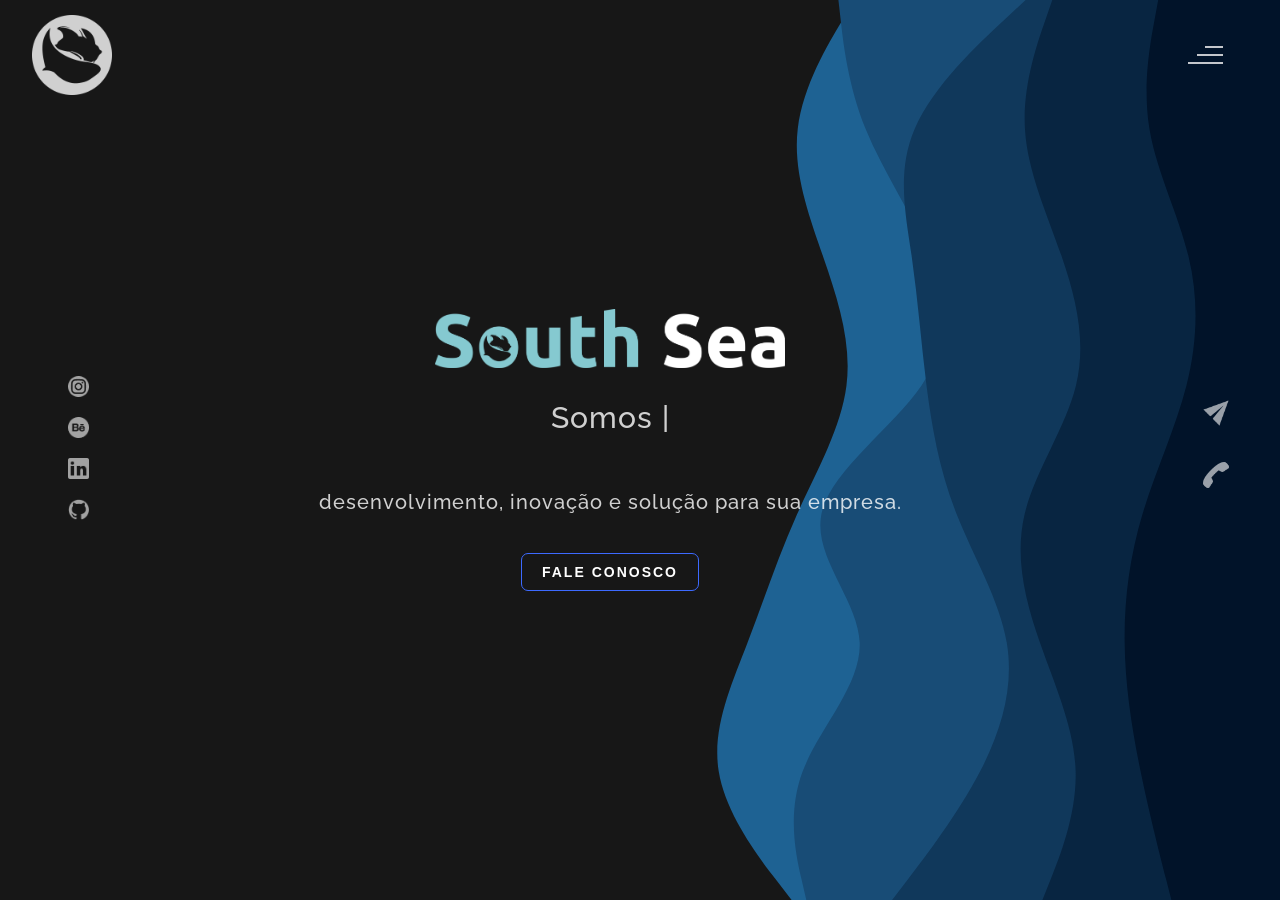
==== index.html @ e0b82077 "linkedinatt" ====
<!DOCTYPE html>
<html lang="en">
<head>
    <meta charset="UTF-8">
    <meta name="viewport" content="width=device-width, initial-scale=1.0">
    <meta name="description" content="South Sea" />
	<meta name="keywords" content="blog, business card, creative, creative portfolio, cv theme, online resume, personal, portfolio, professional cv, responsive portfolio, resume, resume theme, vcard" />
	<meta name="author" content="south sea" />
    <title>South Sea</title>
  <!--favicon-img--> 
   <link rel="icon" type="image/png" href="images/faviconnew.png">
   <!--favicon-img-->
   <!--main css file should not be removed -->
    <link rel="stylesheet" href="css/index.css">
    <!--main css file-->
    <script src="https://cdnjs.cloudflare.com/ajax/libs/gsap/3.2.6/gsap.min.js"></script>
    <style>
        @import url('https://fonts.googleapis.com/css2?family=Ubuntu:wght@500&display=swap');
      </style>
</head>
<body>
    <!--contains all the div-->
    <div id="all">
    <!--mouse  follower-->
        <div class="cursor"></div>
    <!--mouse  follower-->
    <!--loader-->
        <!-- <div id="loader">
            <span class="color">South</span>Sea 
        </div> -->
    <!--loader-end-->
    <!--link-screen-->
        <div id="breaker">
        </div>
        <div id="breaker-two">
        </div>
    <!--link-screen-->
        <!--Main-Section-->
        <!--Navigator-fullscreen-->
        <div id="navigation-content">
            <div class="logo">
                <a href="https://southsea.vercel.app/"></a>
                <img src="images/200x200new.png" alt="logo">
            </div>
            <div class="navigation-close">
                <span class="close-first"></span>
                <span class="close-second"></span>
            </div>
            <div class="navigation-links">
                <a href="#" data-text="HOME" id="home-link" >HOME</a>
                <a href="#" data-text="SOBRE" id="about-link" >SOBRE</a>
                <!-- <a href="#" data-text="BLOG" id="blog-link" >BLOG</a> -->
                <a href="#" data-text="PORTFOLIO" id="portfolio-link" >PORTFOLIO</a>
                <a href="https://wa.me/5548988780389" data-text="CONTATO" id="" >CONTATO</a>
            </div>
        </div>
        <!--Navigator-Fullscreen END-->
          <!--Home Page-->
        <!--Menubar-->
        <div id="navigation-bar">
            <a href="https://southsea.vercel.app/"></a>
            <img src="images/200x200new.png" alt="logo">
            <div class="menubar">
                <span class="first-span"></span>
                <span class="second-span"></span>
                <span class="third-span"></span>
            </div>
        </div>
        <!--Menubar End-->
          <!--Header-->
        <div id="header">
            <div id="particles"></div>
              <!--Social Media Links-->
            <div class="social-media-links">
               <a href="https://www.instagram.com/co.southsea/"><img src="images/instagrafa.png" class="social-media" alt="instagram-logo"></a><!--Your instagram homepage link inser in place of "#"-->
                <a href="https://www.behance.net/alefymikael"><img src="images/behance.png" class="social-media" alt="facebook-logo"></a>
                <a href="https://www.linkedin.com/company/southsea/"><img src="images/linkedin logo.png" class="social-media" alt="linkedin-logo"></a>
                <a href="https://github.com/garciapaulo95"><img src="images/github.png" class="social-media" alt="twitter-logo"></a>

            </div>
            <!--Social Media Links end-->
            <div class="header-content">
                <div class="header-content-box">
                    <img src="/images/logowithicon.png" width="350vw" alt="">
                <!-- <div class="firstline"><span class="color">South </span>Sea</div> -->
                <div class="secondline">
                Somos
            <span class="txt-rotate color" data-period="1200"data-rotate='[ " Design.", " Marketing.", " Developers.", "Gestão.", "Copywriting.", "Branding." ]'></span>
            <span class="slash">|</span>
            <br>
            <div> 
                <br>
                <div class="thirdline">
                    desenvolvimento, inovação e solução para sua empresa.</div>
                
            
            </div>
                <br>
            <button onclick="window.location.href='https://api.whatsapp.com/send/?phone=5548988780389&text&type=phone_number&app_absent=0';">
                FALE CONOSCO
            </button>
           </div>
                    <div class="contact">
                <a href="Mailto:garciapaulo1995@gmail.com"><img src="images/mail.png" alt="email-pic" class="contactpic"></a><!--Your email Id write in place of "#"-->
                <a href="https://wa.me/5548988780389"><img src="images/call.png" alt="phone-pic" class="contactpic"></a><!--Your telephone number Id write in place of "#"-->
                    </div>    
            </div>
            </div>
            <!--header image-->
            <div class="header-image">
            <img src="images/layered-waves-haikei (1).svg" alt="logo">
            </div>
            <!--header image end-->
        </div>
           <!--Header End-->
        <!--HomePage End-->
        <!--Main-Section End-->
        <!--about-->
        <div id="about">
            <div class="color-changer">
            <div class="color-panel">
                <img src="images/gear.png" alt="">
            </div>
            <!-- <div class="color-selector">
                <div class="heading">Custom Colors</div>
                <div class="colors">
                    <ul >
                    <li>
                        <a href="#0" class="color-red " title="color-red"></a>
                    </li>
                    <li>
                        <a href="#0" class="color-purple" title="color-purple"></a>
                    </li>
                    <li>
                        <a href="#0" class="color-malt" title="color-malt"></a>
                    </li>
                    <li>
                        <a href="#0" class="color-green" title="color-green"></a>
                    </li>
                    <li>
                        <a href="#0" class="color-blue" title="color-blue"></a>
                    </li>
                    <li>
                        <a href="#0" class="color-orange" title="color-orange"></a>
                    </li>
                    </ul>
                </div>
            </div> -->
            </div>
            <!--about content-->
            <div id="about-content">
                <div class="about-header">
                    Quem <span class="color">somos</span>
                    <span class ="header-caption">Get to Know <span class="color"> us.</span></span>
                </div>
                <div class="about-main">
            <div class="about-first-paragraph wow">
            <!--about description-->
               <span class="about-first-line">
                    Somos desenvolvedores, gestores e designers
                    <span class="color">criativos.</span>
                    <br>
                     Estamos em Floripa, SC. </span>
                     <br>
               <span class="about-second-line"> Somos uma equipe de developers, designer e gestores apaixonados por criar soluções digitais inovadoras e personalizadas. Oferecemos serviços de design, desenvolvimento, manutenção e otimização de sites e anúncios para diversos segmentos. </span>
               <div class="cv">
                <!-- <a href="#"><button>Download <span class="colors">CV</span></button></a> -->
            </div>
            </div>
            <!--about picture-->
            <div class="about-img">
                <img src="images/sobre.jpg" alt="Your Image">
            </div>
            </div>
    
            </div>
            <!--services start-->
            <div id="services">
                <div class="color-changer">
                    <div class="color-panel">
                        <img src="images/gear.png" alt="">
                    </div>
                    <!-- <div class="color-selector">
                        <div class="heading">Custom Colors</div>
                        <div class="colors">
                            <ul >
                            <li>
                                <a href="#0" class="color-red " title="color-red"></a>
                            </li>
                            <li>
                                <a href="#0" class="color-purple" title="color-purple"></a>
                            </li>
                            <li>
                                <a href="#0" class="color-malt" title="color-malt"></a>
                            </li>
                            <li>
                                <a href="#0" class="color-green" title="color-green"></a>
                            </li>
                            <li>
                                <a href="#0" class="color-blue" title="color-blue"></a>
                            </li>
                            <li>
                                <a href="#0" class="color-orange" title="color-orange"></a>
                            </li>
                            </ul>
                        </div>
                    </div> -->
                    </div>
            <!--services header-->
                    <div class="services-heading wow">
                        <span class="color">Nossos</span> Serviços
                    </div>
            <!--services header end-->
            <!--services content-->
                    <div class="services-content">
                           <div class="service-one service wow">
                               <div class="service-img">
                               <img src="images/developer.svg" alt="service-one">
                               </div>
                               <div class="service-description">
                                <h2>Development</h2>
                                <p>Criação e desenvolvimento de presença web.</p>
                               </div>
                           </div>
                           <div class="service-two service wow">
                               <div class="service-img">
                               <img src="images/design.svg" alt="service-two">
                               </div>
                               <div class="service-description">
                                <h2>Design</h2>
                                <p>Rebranding, criativos e muito mais!</p>
                               </div>
                           </div>
                           <div class="service-three service wow">
                            <div class="service-img">
                               <img src="images/gestao (1).svg" alt="service-three">
                            </div>
                            <div class="service-description">
                                <h2>Gestão de tráfego</h2>
                                <p>Seu anúncio pro cliente certo, na hora certa.</p>
                            </div>
                        </div>
                    </div>
            </div>
            <!--services content end-->
            <!--services end-->
            <div id="skills">
                <div class="skills-header">
                     Our <span class="color"> Skills</span>
                </div>
                <div class="skills-content " style="text-align: center;">
                    <div class="skill-html skill">
                        <div class="skill-text">
                    <div class="html">
                        HTML
                    </div>
                        </div>
                    <div class="html-prog wow prog">
                 <div class="html-progress wow">95%</div>
                    </div>
                    </div>
                    <div class="skill-html skill">
                        <div class="skill-text">
                    <div class="html">
                      CSS
                    </div>
                        </div>
                    <div class="html-prog wow prog">
                 <div class="js-progress wow">90%</div>
                    </div>
                    </div>
                    <div class="skill-html skill">
                        <div class="skill-text">
                    <div class="html">
                        Pacote Adobe
                    </div>
                        </div>
                    <div class="html-prog wow prog">
                 <div class="adobe-progress wow">83%</div>
                    </div>
                    </div>
                    <div class="skill-html skill">
                        <div class="skill-text">
                    <div class="html">
                        Figma
                    </div>
                        </div>
                    <div class="html-prog wow prog">
                 <div class="php-progress wow">87%</div>
                    </div>
                    </div>
                    <div class="skill-html skill">
                        <div class="skill-text">
                    <div class="html">
                        Meta/Google Ads
                    </div>
                        </div>
                    <div class="html-prog wow prog">
                 <div class="jquery-progress wow">94%</div>
                    </div>
                    </div>
                    <div class="skill-html skill">
                        <div class="skill-text">
                    <div class="html">
                        SEO
                    </div>
                        </div>
                    <div class="html-prog wow prog">
                 <div class="seo-progress wow">84%</div>
                    </div>
                    </div>
                </div>
            </div>
    <!--copyright-section You Can Remove After Downloading-->
            <div class="footer">
             <div class="footer-text">
                 <img src="./images/copyright.png" alt="copyright-img" class="images" height="14px"> South Sea
             </div>
            </div>
    <!--copyright-section-->
        </div>
        <!--about end-->
        <!--portfolio-->
        <div id="portfolio">
            <div class="color-changer">
                <div class="color-panel">
                    <img src="images/gear.png" alt="">
                </div>
                <!-- <div class="color-selector">
                    <div class="heading">Custom Colors</div>
                    <div class="colors">
                        <ul >
                        <li>
                            <a href="#0" class="color-red " title="color-red"></a>
                        </li>
                        <li>
                            <a href="#0" class="color-purple" title="color-purple"></a>
                        </li>
                        <li>
                            <a href="#0" class="color-malt" title="color-malt"></a>
                        </li>
                        <li>
                            <a href="#0" class="color-green" title="color-green"></a>
                        </li>
                        <li>
                            <a href="#0" class="color-blue" title="color-blue"></a>
                        </li>
                        <li>
                            <a href="#0" class="color-orange" title="color-orange"></a>
                        </li>
                        </ul>
                    </div>
                </div> -->
                </div>
            <div class="portfolio-header"> <span class="color"> Nosso </span> Portfolio
            <span class ="header-caption"> Alguns de nossos <span class="color"> trabalhos</span></span></div>
             <div id="portfolio-content">
                 <div class="portfolio portfolio-first">
                     <div class="portfolio-image">
                        <img src="images/lariprodutos.png" alt="portfolio-first">
                     </div>
                     <div class="portfolio-text">
                         <h2>Lari Saboaria</h2>
                         <p>Desenvolvimento de website com foco em captação de leads para gerar vendas.</p>
                         <div class="button"><a href="https://www.behance.net/alefymikael"><button><span class="index"> Ver projeto<i class="gg-arrow-right"></i></span></button></a></div>
                     </div>
                 </div>
                 <div class="portfolio portfolio-second">
                    <div class="portfolio-image">
                        <img src="images/formafitness.png" alt="portfolio-second">
                    </div>
                    <div class="portfolio-text">
                        <h2>Forma Fitness</h2>
                        <p>Desenvolvimento de website para captação de leads e gerar mais vendas para a academia.</p>
                        <div class="button"><a href="https://www.behance.net/gallery/172143427/Website-da-Academia-FORMA-FITNESS"><button><span class="index"> Ver projeto<i class="gg-arrow-right"></i></span></button></a></div>
                    </div>
                </div>
             
                <div class="portfolio portfolio-third">
                    <div class="portfolio-image">
                        <img src="images/djvoxxx.png" alt="portfolio-third">
                    </div>
                    <div class="portfolio-text">
                        <h2>VOXXX</h2>
                        <p>Criação e manutenção do website do DJ VOXXX</p>
                        <div class="button"><a href="#"><button><span class="index"> Ver projeto<i class="gg-arrow-right"></i></span></button></a></div>
                    </div>
                </div>
                <div class="portfolio portfolio-fourth">
                    <div class=" portfolio-image">
                        <img src="images/shapes.png" alt="portfolio-fourth">
                    </div>
                    <div class="portfolio-text">
                        <h2>SHAPES</h2>
                        <p>Rebranding da marca, com nova identidade visual, criação de site para captação de leads e gestão de tráfego.</p>
                        <div class="button"><a href="https://www.behance.net/gallery/172223185/Portfolio-SHAPES-SCHOOL"><button><span class="index"> Ver projeto<i class="gg-arrow-right"></i></span></button></a></div>
                    </div>
                </div>
                 </div>
                    <!--copyright-section You Can Remove After Downloading-->
            <div class="footer">
                <div class="footer-text">
                    <img src="./images/copyright.png" alt="copyright-img" class="images" height="14px"> South Sea
                </div>
               </div>
       <!--copyright-section-->
             </div>
        <!--portfolio end-->
        <!--blog-->
        <div id="blog">
            <div class="color-changer">
                <div class="color-panel">
                    <img src="images/gear.png" alt="">
                </div>
                <!-- <div class="color-selector">
                    <div class="heading">Custom Colors</div>
                    <div class="colors">
                        <ul >
                        <li>
                            <a href="#0" class="color-red " title="color-red"></a>
                        </li>
                        <li>
                            <a href="#0" class="color-purple" title="color-purple"></a>
                        </li>
                        <li>
                            <a href="#0" class="color-malt" title="color-malt"></a>
                        </li>
                        <li>
                            <a href="#0" class="color-green" title="color-green"></a>
                        </li>
                        <li>
                            <a href="#0" class="color-blue" title="color-blue"></a>
                        </li>
                        <li>
                            <a href="#0" class="color-orange" title="color-orange"></a>
                        </li>
                        </ul>
                    </div>
                </div> -->
                </div>
        <div class="blog-header"> Blogs</span>
            <span class ="header-caption"> My Latest <span class="color"> blog posts.</span></span></div>
            <div class="blog-content">
                 <div class="blogs">
                     <a href="#">
                     <div class="img">
                         <img src="images/post-one.jpg" alt="blog-one">
                        <div class="blog-date">8 May,20</div>
                     </div>
                     <div class="blog-text">
                         <h3>Harleys In Hawaai</h3>
                         <p>Lorem ipsum dolor sit amet consectetur adipisicing elit. Possimus alias dolore recusandae illum, corrupti quo 
                             veniam saepe aliquid! Quis voluptates ratione consequuntur vel, perferendis cum provident? Magnam fugiat voluptas
                              libero.</p>
                     </div></a>
                 </div>      
                 <div class="blogs">
                    <a href="#">
                    <div class="img">
                        <img src="images/post-two.jpg" alt="blog-two">
                        <div class="blog-date">16 Jan,20</div>
                    </div>
                    <div class="blog-text">
                        <h3>Key To Be Productive</h3>
                        <p>Lorem ipsum dolor, sit amet consectetur adipisicing elit. Incidunt maiores, 
                            recusandae cupiditate ducimus a non tempora, architecto obcaecati eaque ipsum assumenda harum dolorum iusto tenetur
                             eius eligendi dolor magnam sit!</p>
                    </div></a>
                </div>      
                <div class="blogs">
                    <a href="#">
                    <div class="img">
                        <img src="images/post-three.jpg" alt="blog-three">
                        <div class="blog-date">30 Nov,19</div>
                    </div>
                    <div class="blog-text">
                        <h3>Caffeine Addict</h3>
                        <p>Lorem ipsum, dolor sit amet consectetur adipisicing elit. Nemo nostrum impedit 
                            ipsam perspiciatis ratione sapiente quasi optio reprehenderit, labore consequuntur suscipit cum quas.
                             Officiis dolorem asperiores, ut necessitatibus quas doloremque?</p>
                    </div></a>
                </div>
                <div class="blogs">
                    <a href="#">
                    <div class="img">
                        <img src="images/post-four.jpg" alt="blog-four">
                        <div class="blog-date">6 Jul,19</div>
                    </div>
                    <div class="blog-text">
                        <h3>Web Development</h3>
                        <p>Lorem ipsum dolor sit amet consectetur adipisicing elit. Dolorem, veniam ratione quam vitae,
                             quibusdam explicabo rem debitis velit ipsa repellat, impedit nulla fuga? Amet corporis praesentium quae.
                              Sed, quibusdam necessitatibus.</p>
                    </div></a>
                </div>  
                <div class="blogs">
                    <a href="#">
                    <div class="img">
                        <img src="images/post-five.jpg" alt="blog-five">
                        <div class="blog-date">1 Jun,19</div>
                    </div>
                    <div class="blog-text">
                        <h3>Work From Home</h3>
                        <p>Lorem ipsum dolor sit amet consectetur adipisicing elit. Fuga sunt eum necessitatibus rem 
                            dignissimos nulla mollitia cumque, provident officiis non vitae? Animi aut doloremque illum, soluta hic minus 
                            sint explicabo..</p>
                    </div></a>
                </div>  
                <div class="blogs">
                    <a href="#">
                    <div class="img">
                        <img src="images/post-six.jpg" alt="blog-six">
                        <div class="blog-date">28 Feb,19</div>
                    </div>
                    <div class="blog-text">
                        <h3>Business Trip</h3>
                        <p>Lorem ipsum dolor sit amet consectetur adipisicing elit. Explicabo tempora dolorum fuga ratione, unde, 
                            ex quaerat iste numquam nemo nihil nobis rem sint quia recusandae dignissimos quos ut rerum nam.</p>
                    </div></a>
                </div>        
            </div>
               <!--copyright-section You Can Remove After Downloading-->
               <div class="footer">
                <div class="footer-text">
                    <img src="./images/copyright.png" alt="copyright-img" class="images" height="14px"> South Sea
                </div>
               </div>
       <!--copyright-section-->
        </div>
        <!--blog end-->
        <!--contact-->
     <div id="contact">
        <div class="color-changer">
            <div class="color-panel">
                <img src="images/gear.png" alt="">
            </div>
            <!-- <div class="color-selector">
                <div class="heading">Custom Colors</div>
                <div class="colors">
                    <ul >
                    <li>
                        <a href="#0" class="color-red " title="color-red"></a>
                    </li>
                    <li>
                        <a href="#0" class="color-purple" title="color-purple"></a>
                    </li>
                    <li>
                        <a href="#0" class="color-malt" title="color-malt"></a>
                    </li>
                    <li>
                        <a href="#0" class="color-green" title="color-green"></a>
                    </li>
                    <li>
                        <a href="#0" class="color-blue" title="color-blue"></a>
                    </li>
                    <li>
                        <a href="#0" class="color-orange" title="color-orange"></a>
                    </li>
                    </ul>
                </div>
            </div> -->
            </div>
         <div class="contact-header">Contact <span class="color"> Me</span>
        <div class="contact-header-caption"> <span class="color"> Get</span> In Touch.</div></div>
        <div class="contact-content">
            <!--Contact form-->
             <div class="contact-form">
                 <div class="form-header">
                     Message Me
                 </div>
                 <form id="myForm" action="#">
                    <div class="input-line">
                        <input  id="name" type="text" placeholder="Name" class="input-name">
                        <input id="email" type="email" placeholder="Email"  class="input-name">
                    </div>
                    <input type="text" id="subject" placeholder="subject" class="input-subject">
                    <textarea id ="body" class="input-textarea" placeholder="message"></textarea>
                    <button type="button" id ="submit" value="send">Submit</button>
                 </form>
               
             </div>
            <!--Contact form-->
            <!--Contact information-->
             <div class="contact-info">
                <div class="contact-info-header">
                    Contact Info
                </div>
                <div class="contact-info-content">
                <div class="contect-info-content-line">
                    <img src="./images/icon-name.png" class="icon" alt="name-icon">
                    <div class="contact-info-icon-text">
                        <h6>Name</h6>
                        <p>Arlo Brown</p>
                  </div>
                </div>
                <div class="contect-info-content-line">
                  <img src="./images/icon-location.png" class="icon" alt="location-icon">
                  <div class="contact-info-icon-text">
                      <h6>Location</h6>
                      <p>New York, USA</p>
                </div>
              </div>
              <div class="contect-info-content-line">
                  <img src="./images/icon-phone.png" class="icon" alt="phone-icon">
                  <div class="contact-info-icon-text">
                      <h6>Call</h6>
                      <p>+9865376531</p>
                </div>
              </div>
              
              <div class="contect-info-content-line">
                  <img src="./images/icon-email.png" class="icon" alt="email-icon">
                  <div class="contact-info-icon-text">
                      <h6>Email</h6>
                      <p>Info@example.com</p>
                </div>
              </div>
                </div>
            <!--Contact information end-->
           </div>
        </div>
                    <!--copyright-section You Can Remove After Downloading-->
                    <div class="footer">
                        <div class="footer-text">
                            <img src="./images/copyright.png" alt="copyright-img" class="images" height="14px"> South Sea
                        </div>
                       </div>
               <!--copyright-section-->
     </div>
        <!--contact end-->
    </div>
    <!--all the divisions-->
    <script src="js/jquery.min.js"></script>
    <script src="js/index.js"></script>


</body>
</html>
---- css/index.css ----
/*!
  * Item: Willy Wonka Theme
  * Description: Personal Portfolio Website Template
  * Author/Developer: Sujal
  * Version: v1
  */
@import url("https://fonts.googleapis.com/css?family=Raleway:300&display=swap");
@import url("https://fonts.googleapis.com/css?family=Monoton&display=swap");
@import url("https://fonts.googleapis.com/css?family=Poppins:500&display=swap");
* {
  padding: 0%;
  margin: 0%;
  box-sizing: border-box;
}
::-webkit-scrollbar {
  width: 4px;
  color: #d34a24;
  transition: all 0.4s ease;
}

::-webkit-scrollbar-thumb {
  background: #d34a24;
  border-radius: 4px;
  width: 4px;
  transition: all 0.4s ease;
}
::-webkit-scrollbar-track {
  background: #101010;
  border-radius: 4px;
  width: 4px;
}
input::-webkit-outer-spin-button,
input::-webkit-inner-spin-button {
  -webkit-appearance: none;
  margin: 0;
}

/* Firefox */
input[type="number"] {
  -moz-appearance: textfield;
}
html {
  background: #101010;
}
#loader {
  display: flex;
  align-items: center;
  justify-content: center;
  flex-direction: column;
  height: 100vh;
  position: fixed;
  z-index: 100;
  font-family: poppins;
  background-color: #202020;
  color: whitesmoke;
  font-size: 70px;
  width: 100%;
}
body {
  user-select: none;
  height: auto;
  overflow-x: hidden;
  width: 100%;
  background: #171717;
}
#header {
  background: #171717;
  height: 100vh;
  width: 100%;
  overflow: hidden;
  animation: scale 1.5s ease;
  position: relative;
  display: block;
}
#particles {
  position: absolute;
  top: 0;
  left: 0;
  height: 100%;
  width: 100vw;
  background-size: cover;
  background-position: 50% 50%;
  display: block;
}
#navigation-content {
  height: 100vh;
  width: 100%;
  position: fixed;
  z-index: 5;
  background-color: #020202;
  transform: translateY(-200%);
  display: flex;
  flex-direction: column;
  align-items: center;
  justify-content: center;
}
#navigation-bar {
  position: fixed;
  height: 100px;
  width: 100%;
  z-index: 3;
  padding: 10px;
  background: transparent;
  overflow: hidden;
}
.menubar {
  position: absolute;
  right: 4%;
  top: 40%;
  cursor: pointer;
  opacity: 0.8;
  transition: all 0.4s ease;
}
.menubar span {
  position: relative;
  background-color: transparent;
  height: 2px;
  width: 20px;
  display: block;
  margin: 6px;
  border-radius: 20px;
}
.menubar .first-span {
  width: 35px;
}
.menubar .first-span::before {
  content: "";
  position: absolute;
  height: 100%;
  width: 50%;
  top: 0;
  right: 0;
  background-color: whitesmoke;
  transition: all 0.5s ease;
}
.menubar .second-span {
  width: 35px;
}
.menubar .second-span::before {
  content: "";
  position: absolute;
  height: 100%;
  width: 75%;
  top: 0;
  right: 0;
  background-color: whitesmoke;
  transition: all 0.3s ease;
}
.menubar .third-span {
  width: 35px;
}
.menubar .third-span::before {
  content: "";
  position: absolute;
  height: 100%;
  width: 100%;
  top: 0;
  right: 0;
  background-color: whitesmoke;
  transition: all 0.3s ease;
}
.menubar:hover .second-span::before,
.menubar:hover .first-span::before {
  width: 100%;
}
.menubar:hover {
  opacity: 1;
}
.close-first,
.close-second {
  height: 2px;
  width: 35px;
  background-color: whitesmoke;
  display: block;
  margin: 4px;
  cursor: pointer;
  padding: 1px;
  border-radius: 20px;
}
.close-first {
  transform: rotate(45deg);
}
.close-second {
  transform: rotate(-45deg);
}
.navigation-close {
  position: absolute;
  top: 6%;
  right: 4%;
  padding: 10px;
  cursor: pointer;
  transition: all.3s ease;
  opacity: 0.8;
}
.navigation-close:hover {
  opacity: 1;
  transform: rotate(90deg);
}
.logo img {
  height: 80px;
  position: absolute;
  top: 3%;
  left: 2.5%;
  opacity: 0.8;
  z-index: 2;
  cursor: pointer;
  transition: all 0.4s ease;
}
.logo img:hover {
  opacity: 1;
  transform: rotate(-45deg);
}
#navigation-bar img {
  height: 80px;
  position: absolute;
  top: 15%;
  left: 2.5%;
  opacity: 0.8;
  transition: all 0.4s ease;
}
#navigation-bar img:hover {
  opacity: 1;
  transform: rotate(-45deg);
}
.header-image img {
  height: 100vh;
  float: right;
}
.header-image {
  float: right;
  height: auto;
  background-size: cover;
  background-position: center;
  width: 40%;
  height: 100vh;
}
.header-content {
  height: 100vh;
  width: 100%;
  float: left;
  display: flex;
  position: absolute;
  align-items: center;
  justify-content: center;
  color: whitesmoke;
  font-family: raleway;
  font-weight: 400;
  letter-spacing: 1px;
  flex-direction: column;
  font-size: 50px;
  z-index: 1;
}
.header-content-box {
  z-index: 2;
  text-align: center;
  height: auto;
  padding-right: 60px;
  width: auto;
}
.header-content .firstline {
  z-index: 2;
  font-weight: 700;
  font-family: "Ubuntu", sans-serif;
  font-size: 65px;
}
.header-content .secondline {
  z-index: 2;
  font-size: 30px;
  padding-top: 20px;
  font-weight: 500;
  color: rgb(255, 255, 255, 0.8);
}

.thirdline {
  z-index: 2;
  font-size: 20px;
  padding-top: 20px;
  font-weight: 500;
  color: rgb(255, 255, 255, 0.8);
  padding-left: 10px;
  padding-right: 10px;
}

.slash {
  animation-name: animateslash;
  animation-duration: 0.8s;
  animation-iteration-count: infinite;
  animation-play-state: running;
}
@keyframes animateslash {
  0% {
    opacity: 1;
    z-index: 2;
  }
  100% {
    opacity: 0;
    z-index: 0;
  }
}
@-webkit-keyframes animateslash {
  0% {
    opacity: 1;
    z-index: 2;
  }
  100% {
    opacity: 0;
    z-index: 0;
  }
}
.social-media-links {
  height: 100vh;
  position: absolute;
  z-index: 2;
  padding: 60px;
  width: auto;
  display: flex;
  flex-direction: column;
  align-items: center;
  justify-content: center;
}
.social-media {
  color: white;
  width: 21px;
  opacity: 0.6;
  margin: 8px;
  transition: all 0.4s ease;
}
.social-media:hover {
  opacity: 1;
  transform: scale(1.1);
}
.navigation-links {
  display: flex;
  align-items: center;
  justify-content: center;
  flex-direction: column;
  font-family: poppins;
}
.navigation-links a {
  padding: 10px;
  text-decoration: none;
  color: white;
  font-size: 30px;
  opacity: 0.7;
  transition: all 0.4s ease;
}
.navigation-links a:hover {
  opacity: 1;
}
.navigation-links a::before {
  content: "";
  position: absolute;
  top: 50%;
  left: 50%;
  display: flex;
  justify-content: center;
  transform: translate(-50%, -50%);
  align-items: center;
  font-size: 5em;
  font-weight: 400;
  font-family: monoton;
  color: rgb(255, 255, 255, 0.1);
  z-index: 1;
  pointer-events: none;
  opacity: 0;
  letter-spacing: 100px;
  transition: all 0.4s ease;
}
.navigation-links a:hover::before {
  content: attr(data-text);
  opacity: 1;
  letter-spacing: 10px;
}
.contact {
  display: flex;
  position: absolute;
  width: 10%;
  right: 0;
  top: 0;
  height: 100%;
  align-items: center;
  justify-content: center;
  flex-direction: column;
  z-index: 3;
}
.contact a {
  z-index: 3;
}
.contact img {
  margin: 10px;
  height: 30px;
  opacity: 0.6;
  transition: all 0.4s ease;
}
.contact img:hover {
  opacity: 1;
  transform: scale(1.1);
}
#breaker {
  height: 100vh;
  width: 200%;
  background-color: #85c9d0;
  opacity: 1;
  animation: breakeranimate 2s linear;
  display: none;
  transition: all 0.4s ease;
  border-radius: 5px;
  z-index: 10;
  position: fixed;
}
@keyframes breakeranimate {
  0% {
    transform: translateX(-100%);
  }
  50% {
    transform: translateX(0%);
  }
  100% {
    transform: translateX(100%);
  }
}
@-webkit-keyframes breakeranimate {
  0% {
    transform: translateX(-100%);
  }
  50% {
    transform: translateX(0%);
  }
  100% {
    transform: translateX(100%);
  }
}
.color {
  color: #85c9d0;
  transition: all 0.4s ease;
}
#about {
  background-color: #101010;
  display: none;
  width: 100%;
  height: auto;
  overflow: hidden;
}
@keyframes scale {
  0% {
    transform: scale(0.6);
  }
  100% {
    transform: scale(1);
  }
}
@-webkit-keyframes breakeranimate {
  0% {
    transform: scale(0.6);
  }
  100% {
    transform: scale(1);
  }
}
#about-content {
  display: flex;
  flex-direction: column;
  align-items: center;
  color: whitesmoke;
  justify-content: center;
  height: auto;
  width: 100%;
  padding: 30px;
}
.about-header {
  height: auto;
  width: 100%;
  text-align: center;
  align-items: center;
  justify-content: center;
  font-size: 45px;
  font-family: raleway;
  color: whitesmoke;
  padding: 10px;
  padding-bottom: 30px;
  padding-top: 60px;
  font-weight: 900;
}
.about-first-paragraph {
  color: whitesmoke;
  justify-content: center;
  font-size: 20px;
  font-family: poppins;
  width: 50%;
  padding: 30px;
  font-weight: 400;
}
.about-first-paragraph .color {
  font-size: 40px;
}
.about-first-line {
  font-size: 35px;
  opacity: 1;
  margin-bottom: 10px;
  display: block;
}
.about-second-line {
  opacity: 0.8;
  font-size: 18px;
  font-weight: 200;
}
.about-main {
  display: flex;
  align-items: center;
  justify-content: center;
  width: 100vw;
  height: auto;
  padding-left: 50px;
  padding-right: 50px;
  flex-direction: row;
}
.about-img img {
  width: 100%;
  height: 380px;
  padding: 30px;
  border-radius: 40px;
}
.about-img {
  width: 550px;
  height: auto;
  padding: 30px;
  padding-top: 10px;
  border-radius: 40px;
}

#about-content a {
  text-decoration: none;
  font-family: aileron;
  font-weight: 400;
  font-size: 35px;
  color: #d34a24;
  transition: all 0.4s ease;
}
.cv {
  padding-top: 40px;
}
.cv a button {
  background: transparent;
  border: none;
  padding: 15px 30px;
  color: whitesmoke;
  background: #d34a24;
  outline: none;
  font-size: 20px;
  font-family: aileron;
  border-radius: 4px;
  font-weight: 400;
  cursor: pointer;
  position: relative;
  transition: all 0.4s ease;
}
.cv a button:hover {
  opacity: 1;
  transform: scale(1.05);
}
#services {
  position: relative;
}

.services-heading {
  height: auto;
  width: 100%;
  text-align: center;
  align-items: center;
  justify-content: center;
  font-size: 45px;
  font-family: raleway;
  color: whitesmoke;
  padding: 10px;
  padding-bottom: 30px;
  padding-top: 30px;
  font-weight: 900;
}
.about-first-paragraph {
  display: flex;
  align-items: center;
  justify-content: center;
  flex-direction: column;
}
.colors {
  color: whitesmoke;
}
.services-content {
  height: auto;
  width: 100%;
  overflow: hidden;
  text-align: center;
  padding: 2.5%;
}
.service {
  height: 380px;
  width: 28%;
  margin: 1.5%;
  background-color: #191919;
  display: inline-block;
  box-shadow: 0px 0px 25px rgb(0, 0, 0, 0.05);
  position: relative;
  text-align: center;
  z-index: 2;
  border-radius: 10px;
  overflow: hidden;
  animation: opacity 1.4s ease;
}
.service-img {
  text-align: center;
}

.service-img img {
  display: inline-block;
  z-index: 2;
  position: relative;
  margin: 20px;
  border-radius: 30%;
  padding: 10px;
  border: 0px solid #d34a24;
  background: #d34a24;
  box-shadow: 0px 0px 0px 0px #d34a24;
  height: 100px;
  transition: all 0.8s ease;
}
.service:hover .service-img img {
  box-shadow: 0px 0px 0px 400px #d34a24;
}
.service-description {
  font-family: poppins;
  color: whitesmoke;
  position: relative;
  display: inline-block;
  z-index: 2;
}
.service-description h2 {
  padding: 10px;
  margin: 5px;
  font-weight: 200;
  font-size: 25px;
}
.service-description p {
  padding: 10px;
  font-weight: 200;
  font-size: 16px;
  opacity: 0.8;
}
#skills {
  width: 100%;
  height: auto;
}
.skills-header {
  height: auto;
  width: 100%;
  text-align: center;
  align-items: center;
  justify-content: center;
  font-size: 45px;
  font-family: raleway;
  color: whitesmoke;
  padding: 10px;
  padding-bottom: 30px;
  padding-top: 30px;
  font-weight: 900;
}
.skills-content {
  height: auto;
  width: 100%;
  margin-top: 20px;
  margin-bottom: 80px;
}
.skill-html {
  height: auto;
  width: 45%;
  padding: 0%;
  position: relative;
  font-family: poppins;
  color: whitesmoke;
  display: inline-block;
  padding: 1.5%;
}
.skill-text {
  width: 80%;
  position: relative;
  height: 50px;
}
.html {
  display: inline-block;
  position: absolute;
  left: 5%;
  top: 30%;
}
.html-prog {
  width: 100%;
  height: 40px;
  border-radius: 10px;
  background: #191919;
  box-shadow: 0px 0px 25px rgb(0, 0, 0, 0.1);
  position: relative;
  overflow: hidden;
}
.html-progress {
  position: absolute;
  top: 10%;
  left: 1%;
  height: 80%;
  display: flex;
  align-items: center;
  justify-content: center;
  transition: all 0.4s ease;
  width: 95%;
  border-radius: 10px;
  background: #d34a24;
}
.js-progress {
  position: absolute;
  top: 10%;
  left: 1%;
  height: 80%;
  display: flex;
  align-items: center;
  font-family: poppins;
  justify-content: center;
  transition: all 0.4s ease;
  width: 90%;
  border-radius: 10px;
  background: #d34a24;
}
.adobe-progress {
  position: absolute;
  top: 10%;
  left: 1%;
  height: 80%;
  display: flex;
  align-items: center;
  justify-content: center;
  transition: all 0.4s ease;
  width: 83%;
  border-radius: 10px;
  background: #d34a24;
}
.php-progress {
  position: absolute;
  top: 10%;
  left: 1%;
  height: 80%;
  display: flex;
  align-items: center;
  justify-content: center;
  width: 85%;
  border-radius: 10px;
  background: #d34a24;
  transition: all 0.4s ease;
}
.jquery-progress {
  position: absolute;
  top: 10%;
  left: 1%;
  height: 80%;
  display: flex;
  align-items: center;
  justify-content: center;
  transition: all 0.4s ease;
  width: 94%;
  border-radius: 10px;
  background: #d34a24;
}
.seo-progress {
  position: absolute;
  top: 10%;
  left: 1%;
  height: 80%;
  display: flex;
  align-items: center;
  justify-content: center;
  width: 84%;
  border-radius: 10px;
  transition: all 0.4s ease;
  background: #d34a24;
}
.portfolio-header {
  height: auto;
  width: 100%;
  text-align: center;
  align-items: center;
  justify-content: center;
  font-size: 45px;
  font-family: raleway;
  transition: all 0.4s ease;
  color: whitesmoke;
  padding: 10px;
  padding-bottom: 30px;
  padding-top: 60px;
  font-weight: 900;
}

.header-caption {
  opacity: 0.8;
  display: block;
  font-size: 20px;
  font-family: raleway;
  padding: 8px;
  padding-top: 15px;
  color: whitesmoke;
  font-weight: 400;
}
.portfolio {
  height: auto;
  width: 100%;
  display: flex;
  flex-direction: row;
  align-items: center;
  justify-content: center;
  padding: 1.5%;
  padding-right: 2%;
  padding-top: 50px;
  padding-bottom: 40px;
}

.portfolio-text {
  width: 40%;
  padding-left: 1%;
  margin: 1%;
  margin-left: -40px;
  margin-top: 160px;
  z-index: 3;
  opacity: 1;
  background: #080808;
  padding-top: 10px;
  padding-bottom: 10px;
}

.portfolio-text h2 {
  font-size: 35px;
  font-family: poppins;
  font-weight: 200;
  padding: 20px;
  color: #d34a24;
  transition: all 0.4s ease;
}
.portfolio-text p {
  font-size: 16px;
  opacity: 0.8;
  font-family: poppins;
  font-weight: 200;
  padding: 20px;
}
.portfolio-text button {
  font-size: 16px;
  opacity: 0.8;
  font-family: poppins;
  font-weight: 200;
  padding: 10px 20px;
  background: transparent;
  color: #d34a24;
  transition: all 0.4s ease;
  outline: none;
  margin: 20px;
  border: 1.5px solid #d34a24;
  cursor: pointer;
  overflow: hidden;
  position: relative;
  transition: all 0.4s ease;
}
.portfolio-text button::before {
  content: "";
  position: absolute;
  width: 0%;
  height: 200%;
  transform: rotate(-15deg) translateY(-20px);
  top: 0;
  left: 0;
  z-index: 3;
  background: #d34a24;
  transition: all 0.7s ease;
}
.portfolio-text button:hover {
  opacity: 1;
  color: whitesmoke;
}
button:hover .index {
  position: relative;
  z-index: 4;
}
.portfolio-text button:hover::before {
  opacity: 1;
  width: 120%;
}
.button {
  text-align: center;
}
.portfolio-image img {
  height: 400px;
  width: 100%;
  position: relative;
}
.portfolio-image {
  height: 400px;
  width: 40%;
}
.portfolio-image img::before {
  content: "";
  height: 100%;
  width: 100%;
  background: #d34a24;
  opacity: 0.1;
  top: 0;
  left: 0;
  transition: all 0.4s ease;
  position: absolute;
  z-index: 2;
}
#portfolio-content {
  width: 100%;
  display: flex;
  height: auto;
  flex-direction: column;
  justify-content: center;
  overflow: hidden;
}
#portfolio {
  display: none;
  height: auto;
  overflow-x: hidden;
  background-color: #101010;
  width: 100%;
  color: whitesmoke;
}
.blog-header {
  height: auto;
  width: 100%;
  text-align: center;
  align-items: center;
  justify-content: center;
  font-size: 45px;
  font-family: raleway;
  color: whitesmoke;
  padding: 10px;
  padding-bottom: 30px;
  padding-top: 60px;
  font-weight: 900;
}
/* .cursor {
  height: 50px;
  width: 50px;
  display: block;
  border-radius: 50%;
  border: 1px solid whitesmoke;
  background: transparent;
  pointer-events: none;
  position: fixed;
  top: -25px;
  left: -25px;
  z-index: 10;
  opacity: 0.6;
  transition: scale 0.5s ease; */

.cursor-small {
  height: 50px;
  width: 50px;
  display: block;
  border-radius: 50%;
  border: 1px solid whitesmoke;
  background: transparent;
  pointer-events: none;
  position: fixed;
  top: -25px;
  left: -25px;
  z-index: 10;
  opacity: 0.6;
  transition: scale 0.4s ease;
}

#blog {
  background: #101010;
  display: none;
  color: whitesmoke;
  width: 100%;
  height: auto;
}
.blog-content {
  display: flex;
  flex-wrap: wrap;
  align-items: center;
  justify-content: center;
}
.blogs {
  height: 420px;
  width: 40%;
  margin: 20px;
  border-radius: 8px;
  position: relative;
  overflow: hidden;
}
.blogs .img {
  height: 80%;
  width: 100%;
  overflow: hidden;
  transition: all 0.65s ease;
  position: relative;
}
.blog-date {
  position: absolute;
  left: 0;
  bottom: 0;
  background: #d34a24;
  color: whitesmoke;
  font-size: 18px;
  text-align: center;
  font-weight: 400;
  font-family: poppins;
  padding: 3px;
  transition: all 0.4s ease;
  width: 25%;
  height: auto;
}
.blogs .img img {
  height: 100%;
  width: 100%;
  transition: all 0.65s ease;
}
.blog-text {
  height: 80%;
  width: 100%;
  text-align: center;
  vertical-align: center;
  font-family: poppins;
  color: whitesmoke;
  background-color: #050505;
  transition: all 0.5s ease;
}
.blog-text h3 {
  font-size: 28px;
  font-weight: 500;
  height: 20%;
  padding: 20px;
  letter-spacing: 1px;
}
.blog-text p {
  font-size: 18px;
  opacity: 0.9;
  font-weight: 400;
  height: 80%;
  padding: 30px;
  letter-spacing: 1px;
}
.blogs:hover .img {
  transform: translateY(-70%);
}
.blogs:hover .blog-text {
  transform: translateY(-70%);
}
.blogs a {
  text-decoration: none;
  color: whitesmoke;
}
#contact {
  display: none;
  height: auto;
  text-align: center;
  width: 100%;
  background: #101010;
  position: relative;
}
.contact-header {
  height: auto;
  width: 100%;
  text-align: center;
  align-items: center;
  justify-content: center;
  font-size: 45px;
  font-family: raleway;
  color: whitesmoke;
  padding: 10px;
  padding-bottom: 30px;
  padding-top: 60px;
  font-weight: 900;
}
.contact-header-caption {
  padding: 10px;
  color: whitesmoke;
  opacity: 0.9;
  font-family: raleway;
  font-size: 18px;
}
.contact-content {
  width: 90%;
  margin: auto;
  height: auto;
  display: flex;
  flex-direction: row;
  align-items: center;
  justify-content: center;
}
.contact-info {
  width: 40%;
  height: 500px;
  background: url(../images/contact-back.jpg);
  background-position: center;
  background-size: cover;
  border-radius: 16px;
  margin-bottom: 50px;
  position: relative;
  overflow: hidden;
}
.contact-info::before {
  content: "";
  width: 100%;
  height: 100%;
  position: absolute;
  top: 0;
  left: 0;
  background: #101010;
  opacity: 0.8;
  pointer-events: none;
}
.contact-form {
  height: 550px;
  padding-right: 40px;
  width: 60%;
  display: flex;
  flex-direction: column;
}
form {
  display: flex;
  flex-direction: column;
  height: auto;
  width: auto;
  align-items: center;
  position: relative;
}
.input-line {
  width: 100%;
  height: auto;
  display: flex;
  flex-direction: row;
  align-items: center;
  justify-content: center;
}
.input-name {
  width: 40%;
  padding: 10px 20px;
  margin: 14px;
  border-radius: 8px;
  outline: none;
  background: #050505;
  border: none;
  color: whitesmoke;
  font-family: poppins;
  font-size: 18px;
}
.form-header {
  font-size: 24px;
  font-family: poppins;
  font-weight: 400;
  color: whitesmoke;
  padding: 28px;
}
.input-subject {
  width: 84%;
  padding: 10px 20px;
  margin: 24px;
  border-radius: 8px;
  outline: none;
  background: #050505;
  border: none;
  color: whitesmoke;
  font-family: poppins;
  font-size: 18px;
}
.input-textarea {
  width: 84%;
  padding: 10px 20px;
  margin: 15px;
  height: 150px;
  border-radius: 8px;
  outline: none;
  background: #050505;
  border: none;
  color: whitesmoke;
  font-family: poppins;
  font-size: 18px;
}
form button {
  padding: 8px 24px;
  font-family: poppins;
  font-size: 20px;
  color: whitesmoke;
  background: #bb0035;
  opacity: 0.8;
  margin: 20px;
  cursor: pointer;
  border: none;
  border-radius: 8px;
  transition: all 0.4s ease;
}
form button:hover {
  opacity: 1;
}
.contact-info-header {
  position: relative;
  z-index: 2;
  font-size: 24px;
  font-family: poppins;
  font-weight: 400;
  color: whitesmoke;
  padding: 30px;
}
.contect-info-content-line {
  height: auto;
  padding: 10px;
  position: relative;
  z-index: 2;
  display: flex;
  flex-direction: row;
  align-items: center;
  text-align: left;
  margin-left: 100px;
}
.contact-info-icon-text {
  color: whitesmoke;
  padding: 15px;
  font-family: poppins;
}
.contact-info-icon-text h6 {
  font-size: 15px;
  opacity: 0.8;
}
.contact-info-icon-text p {
  font-size: 14px;
  opacity: 0.7;
}
.icon {
  height: 40px;
  opacity: 0.8;
}

.footer {
  background: #080808;
  width: 100%;
  padding: 20px;
  color: whitesmoke;
  display: flex;
  flex-direction: row;
  font-family: poppins;
  align-items: center;
  justify-content: center;
}
.footer .footer-text {
  position: relative;
  display: inline;
  font-size: 18px;
  font-weight: 400;
  opacity: 1;
}
.color-changer {
  height: auto;
  width: auto;
  display: flex;
  flex-direction: row;
  position: fixed;
  right: -150px;
  top: 40%;
  z-index: 4;
  color: black;
  transition: all 0.4s ease;
}
.color-changer-active {
  right: 0px;
  transition: all 0.4s ease;
}
.color-panel {
  height: 45px;
  cursor: pointer;
  width: 45px;
  display: flex;
  align-items: center;
  justify-content: center;
  border-bottom-left-radius: 3px;
  border-top-left-radius: 3px;
  background: whitesmoke;
}
.color-panel img {
  height: 40px;
  width: 40px;
  padding: 2px;
  animation: rotate 2s linear infinite;
}
.colors ul {
  display: flex;
  flex-wrap: wrap;
  height: auto;
  max-width: 150px;
  text-align: center;
  justify-content: center;
  margin-top: 10px;
}
.colors li {
  height: 30px;
  width: 30px;
  margin: 5px;
  border-radius: 20%;
  position: relative;
  overflow: hidden;
}
.colors li a {
  position: absolute;
  top: 0;
  left: 0;
  height: 100%;
  width: 100%;
}
.color-red {
  background: #1e6293;
}
.color-purple {
  background: #481380;
}
.color-green {
  background: #04a777;
}
.color-blue {
  background: #035aa6;
}
.color-malt {
  background: #00909e;
}
.color-orange {
  background: #dd7631;
}
@keyframes rotate {
  0% {
    transform: rotate(0deg);
  }
  100% {
    transform: rotate(360deg);
  }
}
@-webkit-keyframes rotate {
  0% {
    transform: rotate(0deg);
  }
  100% {
    transform: rotate(360deg);
  }
}
.color-selector {
  height: auto;
  width: 150px;
  padding: 10px;
  background: whitesmoke;
  font-family: poppins;
  font-size: 16px;
  display: flex;
  color: black;
  flex-direction: column;
  align-items: center;
  justify-content: center;
}
.color-selector li {
  list-style: none;
}

/*

For devices with smaller width like mobile phone


*/

@media only screen and (max-width: 550px) {
  .header-content {
    height: 100vh;
    width: 100%;
    float: left;
    display: flex;
    align-items: center;
    justify-content: center;
    flex-direction: column;
    color: whitesmoke;
    font-family: raleway;
    font-weight: 500;
    letter-spacing: 2px;
    font-size: 40px;
  }
  .contact {
    display: none;
  }
  .header-image {
    float: right;
    height: auto;
    width: 0%;
  }
  .social-media-links {
    width: 100%;
    left: 0;
    bottom: 0;
    position: absolute;
    padding: 10px;
    height: auto;
    display: flex;
    flex-direction: row;
    align-items: center;
    justify-content: center;
  }
  .header-content-box {
    padding-left: 0px;
    z-index: 2;
    text-align: center;
  }
  #contact {
    display: none;
  }
  #breaker {
    height: 100vh;
    width: 200%;
    background-color: #85c9d0;
    opacity: 1;
    animation: breakeranimate 2s linear;
    display: none;
    transition: all 0.4s ease;
    z-index: 10;
    position: cover;
  }
  @keyframes breakeranimate {
    0% {
      transform: translateX(-100%);
    }
    50% {
      transform: translateX(0%);
    }
    100% {
      transform: translateX(100%);
    }
  }
  @-webkit-keyframes breakeranimate {
    0% {
      transform: translateX(-100%);
    }
    50% {
      transform: translateX(0%);
    }
    100% {
      transform: translateX(100%);
    }
  }
  .header-content-box {
    z-index: 2;
    text-align: center;
    height: auto;
    padding-right: 0px;
    width: auto;
  }
  #about-content {
    display: flex;
    flex-direction: column;
    align-items: center;
    color: whitesmoke;
    justify-content: center;
    height: auto;
    width: 100%;
    padding: 30px;
  }
  .about-header {
    color: whitesmoke;

    justify-content: center;
    font-size: 35px;
    font-family: raleway;
    padding: 10px;
    font-weight: 900;
  }
  .about-first-paragraph {
    color: whitesmoke;
    justify-content: center;
    font-size: 20px;
    font-family: poppins;
    width: 95%;
    padding: 10px;
    font-weight: 400;
  }
  .about-first-paragraph .color {
    font-size: 30px;
  }
  .about-first-line {
    font-size: 28px;
    opacity: 1;
    margin-bottom: 10px;
    display: block;
  }
  .about-second-line {
    opacity: 0.8;
    font-size: 15px;
  }
  .about-main {
    display: flex;
    align-items: center;
    justify-content: center;
    width: 100vw;
    height: auto;
    padding-left: 10px;
    padding-right: 10px;
    flex-direction: column-reverse;
  }
  .about-img img {
    width: 280px;
    height: 220px;
    padding: 5px;
    border-radius: 10%;
  }
  .about-img {
    width: 100%;
    height: 250px;
    text-align: center;
    overflow: hidden;
    border-radius: 10%;
  }
  .service {
    height: 320px;
    width: 90%;
    margin: 1.5%;
    background-color: #191919;
    display: inline-block;
    box-shadow: 0px 0px 25px rgb(0, 0, 0, 0.1);
    position: relative;
    text-align: center;
    z-index: 2;
    border-radius: 10px;
    overflow: hidden;
  }
  .service-img img {
    display: inline-block;
    z-index: 2;
    position: relative;
    margin: 20px;
    border-radius: 30%;
    padding: 10px;
    height: 80px;
    transition: all 0.8s ease;
  }
  .skill {
    width: 80%;
  }
  .prog {
    height: 30px;
  }
  .skills-content {
    height: auto;
    width: 100%;
    margin-top: 20px;
    margin-bottom: 15px;
  }
  .portfolio {
    height: auto;
    width: 100%;
    display: flex;
    flex-direction: column;
    align-items: center;
    justify-content: center;
    padding: 1.5%;
    padding-right: 2%;
    padding-top: 50px;
    padding-bottom: 40px;
  }
  .portfolio-text {
    width: 90%;
    padding-left: 0%;
    margin: 0%;
    margin-left: 0px;
    margin-top: 0px;
    z-index: 1;
    background: #070707;
    padding-top: 10px;
    padding-bottom: 10px;
  }
  .portfolio-image {
    position: relative;
  }
  .portfolio-text h2 {
    font-size: 22px;
    font-family: poppins;
    font-weight: 200;
    padding: 10px;
  }
  .portfolio-text p {
    font-size: 15px;
    opacity: 0.8;
    font-family: poppins;
    font-weight: 200;
    padding: 15px;
  }
  .cursor {
    display: none;
  }
  .service:hover .service-img img {
    box-shadow: 0px 0px 0px 0px #d34a24;
  }
  .portfolio-image img {
    height: 300px;
    width: 100%;
  }
  .portfolio-image {
    height: 300px;
    width: 90%;
  }
  #navigation-bar img {
    height: 80px;
    position: absolute;
    top: 15%;
    left: 2.5%;
    opacity: 0.8;
    transition: all 0.4s ease;
    display: none;
  }
  .blogs {
    height: auto;
    width: 90%;
    margin: 10px;
    margin-top: 20px;
    margin-bottom: 20px;
    position: relative;
  }
  .blogs .img {
    height: 80%;
    width: 100%;
    overflow: hidden;
    transition: all 0.65s ease;
    position: relative;
  }
  .blog-date {
    position: absolute;
    left: 0;
    bottom: 0;
    color: whitesmoke;
    font-size: 18px;
    text-align: center;
    font-weight: 400;
    font-family: poppins;
    padding: 3px;
    width: 35%;
    height: auto;
  }
  .blogs .img img {
    height: 100%;
    width: 100%;
    transition: all 0.65s ease;
  }
  .blog-text {
    height: auto;
    width: 100%;
    text-align: center;
    vertical-align: center;
    font-family: poppins;
    color: whitesmoke;
    background-color: #000000;
    transition: all 0.5s ease;
  }
  .blog-text h3 {
    font-size: 24px;
    font-weight: 200;
    height: 15%;
    padding: 10px;
    letter-spacing: 1px;
  }
  .blog-text p {
    font-size: 15px;
    opacity: 0.9;
    font-weight: 200;
    height: 85%;
    padding: 20px;
    letter-spacing: 1px;
  }
  .blogs:hover .img {
    transform: translateY(0%);
  }
  .blogs:hover .blog-text {
    transform: translateY(0%);
  }
  .contact-content {
    width: 90%;
    margin: auto;
    height: auto;
    display: flex;
    flex-direction: column;
    align-items: center;
    justify-content: center;
  }
  .contact-info {
    width: 90%;
    height: 500px;
    background-position: center;
    background-size: cover;
    border-radius: 16px;
    margin-bottom: 25px;
    position: relative;
    overflow: hidden;
  }
  .contact-info::before {
    content: "";
    width: 100%;
    height: 100%;
    position: absolute;
    top: 0;
    left: 0;
    background: #101010;
    opacity: 0.7;
    pointer-events: none;
  }
  .contact-form {
    height: auto;
    width: 90%;
    display: flex;
    padding-bottom: 40px;
    padding-right: 0px;
    flex-direction: column;
  }
  form {
    display: flex;
    flex-direction: column;
    height: auto;
    width: auto;
    align-items: center;
    position: relative;
  }
  .input-line {
    width: 100%;
    height: auto;
    display: flex;
    flex-direction: column;
    align-items: center;
    justify-content: center;
  }
  .input-name {
    width: 90%;
    padding: 10px 20px;
    margin: 14px;
    border-radius: 8px;
    outline: none;
    background: #050505;
    border: none;
    color: whitesmoke;
    font-family: poppins;
    font-size: 16px;
  }
  .form-header {
    font-size: 22px;
    font-family: poppins;
    font-weight: 400;
    color: whitesmoke;
    padding: 20px;
    padding-top: 0px;
  }
  .input-subject {
    width: 90%;
    padding: 10px 20px;
    margin: 24px;
    border-radius: 8px;
    outline: none;
    background: #050505;
    border: none;
    color: whitesmoke;
    font-family: poppins;
    font-size: 16px;
  }
  .input-textarea {
    width: 90%;
    padding: 10px 20px;
    margin: 15px;
    height: 140px;
    border-radius: 8px;
    outline: none;
    background: #050505;
    border: none;
    color: whitesmoke;
    font-family: poppins;
    font-size: 16px;
  }
  form button {
    padding: 8px 24px;
    font-family: poppins;
    font-size: 20px;
    color: whitesmoke;
    opacity: 0.8;
    margin: 20px;
    cursor: pointer;
    border: none;
    border-radius: 8px;
    transition: all 0.4s ease;
  }
  form button:hover {
    opacity: 1;
  }
  .contact-info-header {
    position: relative;
    z-index: 2;
    font-size: 24px;
    font-family: poppins;
    font-weight: 400;
    color: whitesmoke;
    padding: 20px;
  }
  .contect-info-content-line {
    height: auto;
    padding: 10px;
    position: relative;
    z-index: 2;
    display: flex;
    flex-direction: row;
    align-items: center;
    text-align: left;
    margin-left: 5%;
  }
  .contact-info-icon-text {
    color: whitesmoke;
    padding: 15px;
    font-family: poppins;
  }
  .contact-info-icon-text h6 {
    font-size: 15px;
    opacity: 0.8;
  }
  .contact-info-icon-text p {
    font-size: 14px;
    opacity: 0.7;
  }
  .hire-me-section {
    display: none;
  }
}

/*

for tabs and large phones

*/

@media all and (max-width: 1025px) and (min-width: 551px) {
  .header-content {
    height: 100vh;
    width: 100%;
    float: left;
    display: flex;
    align-items: center;
    justify-content: center;
    flex-direction: column;
    color: whitesmoke;
    font-family: raleway;
    font-weight: 500;
    letter-spacing: 2px;
    font-size: 40px;
  }
  .header-image {
    float: right;
    height: auto;
    width: 0%;
  }
  .social-media-links {
    width: 100%;
    left: 0;
    bottom: 0;
    position: absolute;
    padding: 10px;
    height: auto;
    display: flex;
    flex-direction: row;
    align-items: center;
    justify-content: center;
  }
  .header-content-box {
    padding-left: 0px;
    z-index: 2;
    text-align: center;
  }
  .contact {
    display: none;
  }
  #breaker {
    height: 100vh;
    width: 200%;
    background-color: #85c9d0;
    opacity: 1;
    animation: breakeranimate 2s linear;
    display: none;
    transition: all 0.4s ease;
    z-index: 10;
    position: fixed;
  }
  @keyframes breakeranimate {
    0% {
      transform: translateX(-100%);
    }
    50% {
      transform: translateX(0%);
    }
    100% {
      transform: translateX(100%);
    }
  }
  @-webkit-keyframes breakeranimate {
    0% {
      transform: translateX(-100%);
    }
    50% {
      transform: translateX(0%);
    }
    100% {
      transform: translateX(100%);
    }
  }
  .header-content-box {
    z-index: 2;
    text-align: center;
    height: auto;
    padding-right: 0px;
    width: auto;
  }
  #about-content {
    display: flex;
    flex-direction: column;
    align-items: center;
    color: whitesmoke;
    justify-content: center;
    height: auto;
    width: 100%;
    padding: 10px;
  }
  .about-header {
    color: whitesmoke;
    justify-content: center;
    font-size: 45px;
    font-family: raleway;
    padding: 15px;
    font-weight: 900;
  }
  .about-first-paragraph {
    color: whitesmoke;
    justify-content: center;
    font-size: 40px;
    font-family: poppins;
    width: 95%;
    padding: 25px;
    font-weight: 400;
  }
  .about-first-paragraph .color {
    font-size: 35px;
  }
  .about-first-line {
    font-size: 32px;
    opacity: 1;
    margin-bottom: 10px;
    display: block;
  }
  .about-second-line {
    opacity: 0.8;
    font-size: 24px;
  }
  .about-main {
    display: flex;
    align-items: center;
    justify-content: center;
    width: 100vw;
    height: auto;
    padding-left: 10px;
    padding-right: 10px;
    flex-direction: column-reverse;
  }
  .about-img img {
    width: 100%;
    height: 380px;
    padding: 30px;
    border-radius: 40px;
  }
  .about-img {
    width: 550px;
    height: auto;
    padding: 30px;
    padding-top: 10px;
    border-radius: 40px;
  }
  .cv a button {
    border: none;
    padding: 20px 30px;
    color: whitesmoke;
    outline: none;
    font-size: 20px;
    font-family: aileron;
    border-radius: 8px;
    font-weight: 400;
    cursor: pointer;
    position: relative;
    transition: all 0.4s ease;
  }
  .service {
    height: auto;
    width: 45%;
    margin: 2%;
    background-color: #191919;
    display: inline-block;
    box-shadow: 0px 0px 25px rgb(0, 0, 0, 0.1);
    position: relative;
    text-align: center;
    z-index: 2;
    border-radius: 10px;
    padding: 10px;
    overflow: hidden;
  }
  .service-description h2 {
    padding: 10px;
    margin: 5px;
    font-weight: 200;
    font-size: 22px;
  }
  .service-description p {
    padding: 10px;
    font-weight: 200;
    font-size: 15px;
    opacity: 0.8;
  }
  .skill {
    width: 40%;
  }
  .prog {
    height: 35px;
  }
  .skills-content {
    height: auto;
    width: 100%;
    margin-top: 20px;
    margin-bottom: 15px;
  }
  .portfolio {
    height: auto;
    width: 100%;
    display: flex;
    flex-direction: column;
    align-items: center;
    justify-content: center;
    padding: 1.5%;
    padding-right: 2%;
    padding-top: 50px;
    padding-bottom: 40px;
  }
  .portfolio-text {
    width: 70%;
    padding-left: 0%;
    margin: 0%;
    margin-left: 0px;
    margin-top: 0px;
    z-index: 1;
    background: #080808;
    padding-top: 15px;
    padding-bottom: 15px;
  }
  .portfolio-image {
    position: relative;
  }
  .portfolio-text h2 {
    font-size: 35px;
    font-family: poppins;
    font-weight: 200;
    padding: 15px;
  }
  .portfolio-text p {
    font-size: 20px;
    opacity: 0.8;
    font-family: poppins;
    font-weight: 200;
    padding: 15px;
  }
  .cursor {
    display: none;
  }
  .service:hover .service-img img {
    box-shadow: 0px 0px 0px 0px #d34a24;
  }
  .portfolio-image img {
    height: 380px;
    width: 100%;
    position: relative;
  }
  .portfolio-image {
    height: 380px;
    width: 70%;
  }
  #navigation-bar img {
    height: 80px;
    position: absolute;
    top: 15%;
    left: 2.5%;
    opacity: 0.8;
    transition: all 0.4s ease;
  }
  .blogs {
    height: auto;
    width: 75%;
    margin: 10px;
    margin-top: 20px;
    margin-bottom: 20px;
    position: relative;
  }
  .blogs .img {
    height: 60%;
    width: 100%;
    overflow: hidden;
    transition: all 0.65s ease;
    position: relative;
  }
  .blog-date {
    position: absolute;
    left: 0;
    bottom: 0;
    color: whitesmoke;
    font-size: 18px;
    text-align: center;
    font-weight: 400;
    font-family: poppins;
    padding: 3px;
    width: 35%;
    height: auto;
  }
  .blogs .img img {
    height: 100%;
    width: 100%;
    transition: all 0.65s ease;
  }
  .blog-text {
    height: auto;
    width: 100%;
    text-align: center;
    vertical-align: center;
    font-family: poppins;
    color: whitesmoke;
    background-color: #050505;
    padding: 10px;
    transition: all 0.5s ease;
  }
  .blog-text h3 {
    font-size: 28px;
    font-weight: 200;
    height: 15%;
    padding: 10px;
    letter-spacing: 1px;
  }
  .blog-text p {
    font-size: 17px;
    opacity: 0.9;
    font-weight: 200;
    height: 85%;
    padding: 20px;
    letter-spacing: 1px;
  }
  .blogs:hover .img {
    transform: translateY(0%);
  }
  .blogs:hover .blog-text {
    transform: translateY(0%);
  }
  .contact-content {
    width: 90%;
    margin: auto;
    height: auto;
    display: flex;
    flex-direction: column;
    align-items: center;
    justify-content: center;
  }
  .contact-info {
    width: 70%;
    height: 500px;
    background-position: center;
    background-size: cover;
    border-radius: 16px;
    margin-bottom: 50px;
    position: relative;
    overflow: hidden;
  }
  .contact-info::before {
    content: "";
    width: 100%;
    height: 100%;
    position: absolute;
    top: 0;
    left: 0;
    background: #101010;
    opacity: 0.7;
    pointer-events: none;
  }
  .contact-form {
    height: auto;
    width: 90%;
    display: flex;
    padding-bottom: 40px;
    padding-right: 0px;
    flex-direction: column;
  }
  form {
    display: flex;
    flex-direction: column;
    height: auto;
    width: auto;
    align-items: center;
    position: relative;
  }
  .input-line {
    width: 100%;
    height: auto;
    display: flex;
    flex-direction: column;
    align-items: center;
    justify-content: center;
  }
  .input-name {
    width: 80%;
    padding: 10px 20px;
    margin: 14px;
    border-radius: 8px;
    outline: none;
    background: #050505;
    border: none;
    color: whitesmoke;
    font-family: poppins;
    font-size: 16px;
  }
  .form-header {
    font-size: 22px;
    font-family: poppins;
    font-weight: 400;
    color: whitesmoke;
    padding: 20px;
    padding-top: 0px;
  }
  .input-subject {
    width: 80%;
    padding: 10px 20px;
    margin: 24px;
    border-radius: 8px;
    outline: none;
    background: #050505;
    border: none;
    color: whitesmoke;
    font-family: poppins;
    font-size: 16px;
  }
  .input-textarea {
    width: 80%;
    padding: 10px 20px;
    margin: 15px;
    height: 140px;
    border-radius: 8px;
    outline: none;
    background: #050505;
    border: none;
    color: whitesmoke;
    font-family: poppins;
    font-size: 16px;
  }
  form button {
    padding: 8px 24px;
    font-family: poppins;
    font-size: 20px;
    color: whitesmoke;
    opacity: 0.8;
    margin: 20px;
    cursor: pointer;
    border: none;
    border-radius: 8px;
    transition: all 0.4s ease;
  }
  form button:hover {
    opacity: 1;
  }
  .contact-info-header {
    position: relative;
    z-index: 2;
    font-size: 24px;
    font-family: poppins;
    font-weight: 400;
    color: whitesmoke;
    padding: 20px;
  }
  .contect-info-content-line {
    height: auto;
    padding: 10px;
    position: relative;
    z-index: 2;
    display: flex;
    flex-direction: row;
    align-items: center;
    text-align: left;
    margin-left: 30%;
  }
  .hire-me-section {
    display: none;
  }
}

@media all and (max-width: 9000px) and (min-width: 1441px) {
  .portfolio-image img {
    height: 500px;
    width: 100%;
    position: relative;
  }
  .portfolio-image {
    height: 500px;
    width: 40%;
  }
  .about-img img {
    width: 100%;
    height: 450px;
    padding: 30px;
    border-radius: 40px;
    animation: opacity 1.4s ease;
  }
  .about-img {
    width: 40%;
    height: 450px;
    padding: 30px;
    border-radius: 40px;
  }
  .about-first-line {
    font-size: 45px;
    opacity: 1;
    margin-bottom: 10px;
    display: block;
  }
  .about-first-line .color {
    font-size: 46px;
  }
  .about-second-line {
    opacity: 0.8;
    font-size: 28px;
    font-weight: 200;
  }
  .cv a button {
    background: transparent;
    border: none;
    padding: 25px 35px;
    color: whitesmoke;
    outline: none;
    font-size: 30px;
    font-family: aileron;
    border-radius: 4px;
    font-weight: 400;
    cursor: pointer;
    position: relative;
    transition: all 0.4s ease;
  }
  .service {
    height: 400px;
    width: 28%;
    margin: 1.5%;
    padding: 10px;
    background-color: #191919;
    display: inline-block;
    box-shadow: 0px 0px 25px rgb(0, 0, 0, 0.05);
    position: relative;
    text-align: center;
    z-index: 2;
    border-radius: 10px;
    overflow: hidden;
    animation: opacity 1.4s ease;
  }
  .service-img {
    text-align: center;
  }

  .service-img img {
    display: inline-block;
    z-index: 2;
    position: relative;
    margin: 20px;
    border-radius: 30%;
    padding: 10px;
    height: 120px;
    transition: all 0.8s ease;
  }
  .service-description h2 {
    padding: 10px;
    margin: 5px;
    font-weight: 200;
    font-size: 32px;
  }
  .service-description p {
    padding: 10px;
    font-weight: 200;
    font-size: 18px;
    opacity: 0.8;
  }
  .blogs {
    height: 420px;
    width: 30%;
    margin: auto;
    margin-top: 50px;
    margin-bottom: 50px;
    position: relative;
    overflow: hidden;
  }
  .blogs .img {
    height: 80%;
    width: 100%;
    overflow: hidden;
    transition: all 0.65s ease;
    position: relative;
  }
  .blog-date {
    position: absolute;
    left: 0;
    bottom: 0;
    color: whitesmoke;
    font-size: 18px;
    text-align: center;
    font-weight: 400;
    font-family: poppins;
    padding: 3px;
    width: 25%;
    height: auto;
  }
  .blogs .img img {
    height: 100%;
    width: 100%;
    transition: all 0.65s ease;
  }
  .blog-text {
    height: 80%;
    width: 100%;
    text-align: center;
    vertical-align: center;
    font-family: poppins;
    color: whitesmoke;
    background-color: #050505;
    transition: all 0.5s ease;
  }
  .blog-text h3 {
    font-size: 28px;
    font-weight: 500;
    height: 20%;
    padding: 20px;
    letter-spacing: 1px;
  }
  .blog-text p {
    font-size: 18px;
    opacity: 0.9;
    font-weight: 400;
    height: 80%;
    padding: 30px;
    letter-spacing: 1px;
  }
  .blogs:hover .img {
    transform: translateY(-70%);
  }
  .blogs:hover .blog-text {
    transform: translateY(-70%);
  }
  .contact-header {
    height: auto;
    width: 100%;
    text-align: center;
    align-items: center;
    justify-content: center;
    font-size: 45px;
    font-family: raleway;
    color: whitesmoke;
    padding: 10px;
    padding-bottom: 30px;
    padding-top: 60px;
    font-weight: 900;
  }
  .contact-header-caption {
    padding: 10px;
    color: whitesmoke;
    opacity: 0.9;
    font-family: raleway;
    font-size: 18px;
  }
  .contact-content {
    width: 90%;
    margin: auto;
    height: auto;
    display: flex;
    flex-direction: row;
    align-items: center;
    justify-content: center;
  }
  .contact-info {
    width: 40%;
    height: 600px;
    background-position: center;
    background-size: cover;
    border-radius: 16px;
    margin-bottom: 50px;
    position: relative;
    overflow: hidden;
  }
  .contact-info::before {
    content: "";
    width: 100%;
    height: 100%;
    position: absolute;
    top: 0;
    left: 0;
    background: #101010;
    opacity: 0.7;
    pointer-events: none;
  }
  .contact-form {
    height: 600px;
    width: 60%;
    display: flex;
    flex-direction: column;
  }
  form {
    display: flex;
    flex-direction: column;
    height: auto;
    width: auto;
    align-items: center;
    position: relative;
  }
  .input-line {
    width: 100%;
    height: auto;
    display: flex;
    flex-direction: column;
    align-items: center;
    justify-content: center;
  }
  .input-name {
    width: 60%;
    padding: 10px 20px;
    margin: 14px;
    border-radius: 8px;
    outline: none;
    background: #050505;
    border: none;
    color: whitesmoke;
    font-family: poppins;
    font-size: 18px;
  }
  .form-header {
    font-size: 24px;
    font-family: poppins;
    font-weight: 400;
    color: whitesmoke;
    padding: 20px;
    padding-top: 0px;
  }
  .input-subject {
    width: 60%;
    padding: 10px 20px;
    margin: 24px;
    border-radius: 8px;
    outline: none;
    background: #050505;
    border: none;
    color: whitesmoke;
    font-family: poppins;
    font-size: 18px;
  }
  .input-textarea {
    width: 60%;
    padding: 10px 20px;
    margin: 15px;
    height: 150px;
    border-radius: 8px;
    outline: none;
    background: #050505;
    border: none;
    color: whitesmoke;
    font-family: poppins;
    font-size: 18px;
  }
  form button {
    padding: 8px 24px;
    font-family: poppins;
    font-size: 20px;
    color: whitesmoke;
    opacity: 0.8;
    margin: 20px;
    cursor: pointer;
    border: none;
    border-radius: 8px;
    transition: all 0.4s ease;
  }
}
/* BUTTON */
button {
  position: relative;
  padding: 10px 20px;
  border-radius: 7px;
  border: 1px solid rgb(61, 106, 255);
  font-size: 14px;
  text-transform: uppercase;
  font-weight: 600;
  letter-spacing: 2px;
  background: transparent;
  color: #fff;
  overflow: hidden;
  box-shadow: 0 0 0 0 transparent;
  -webkit-transition: all 0.2s ease-in;
  -moz-transition: all 0.2s ease-in;
  transition: all 0.2s ease-in;
}

button:hover {
  background: rgb(61, 106, 255);
  box-shadow: 0 0 30px 5px rgba(0, 142, 236, 0.815);
  -webkit-transition: all 0.2s ease-out;
  -moz-transition: all 0.2s ease-out;
  transition: all 0.2s ease-out;
}

button:hover::before {
  -webkit-animation: sh02 0.5s 0s linear;
  -moz-animation: sh02 0.5s 0s linear;
  animation: sh02 0.5s 0s linear;
}

button::before {
  content: "";
  display: block;
  width: 0px;
  height: 86%;
  position: absolute;
  top: 7%;
  left: 0%;
  opacity: 0;
  background: #fff;
  box-shadow: 0 0 50px 30px #fff;
  -webkit-transform: skewX(-20deg);
  -moz-transform: skewX(-20deg);
  -ms-transform: skewX(-20deg);
  -o-transform: skewX(-20deg);
  transform: skewX(-20deg);
}

@keyframes sh02 {
  from {
    opacity: 0;
    left: 0%;
  }

  50% {
    opacity: 1;
  }

  to {
    opacity: 0;
    left: 100%;
  }
}

button:active {
  box-shadow: 0 0 0 0 transparent;
  -webkit-transition: box-shadow 0.2s ease-in;
  -moz-transition: box-shadow 0.2s ease-in;
  transition: box-shadow 0.2s ease-in;
}
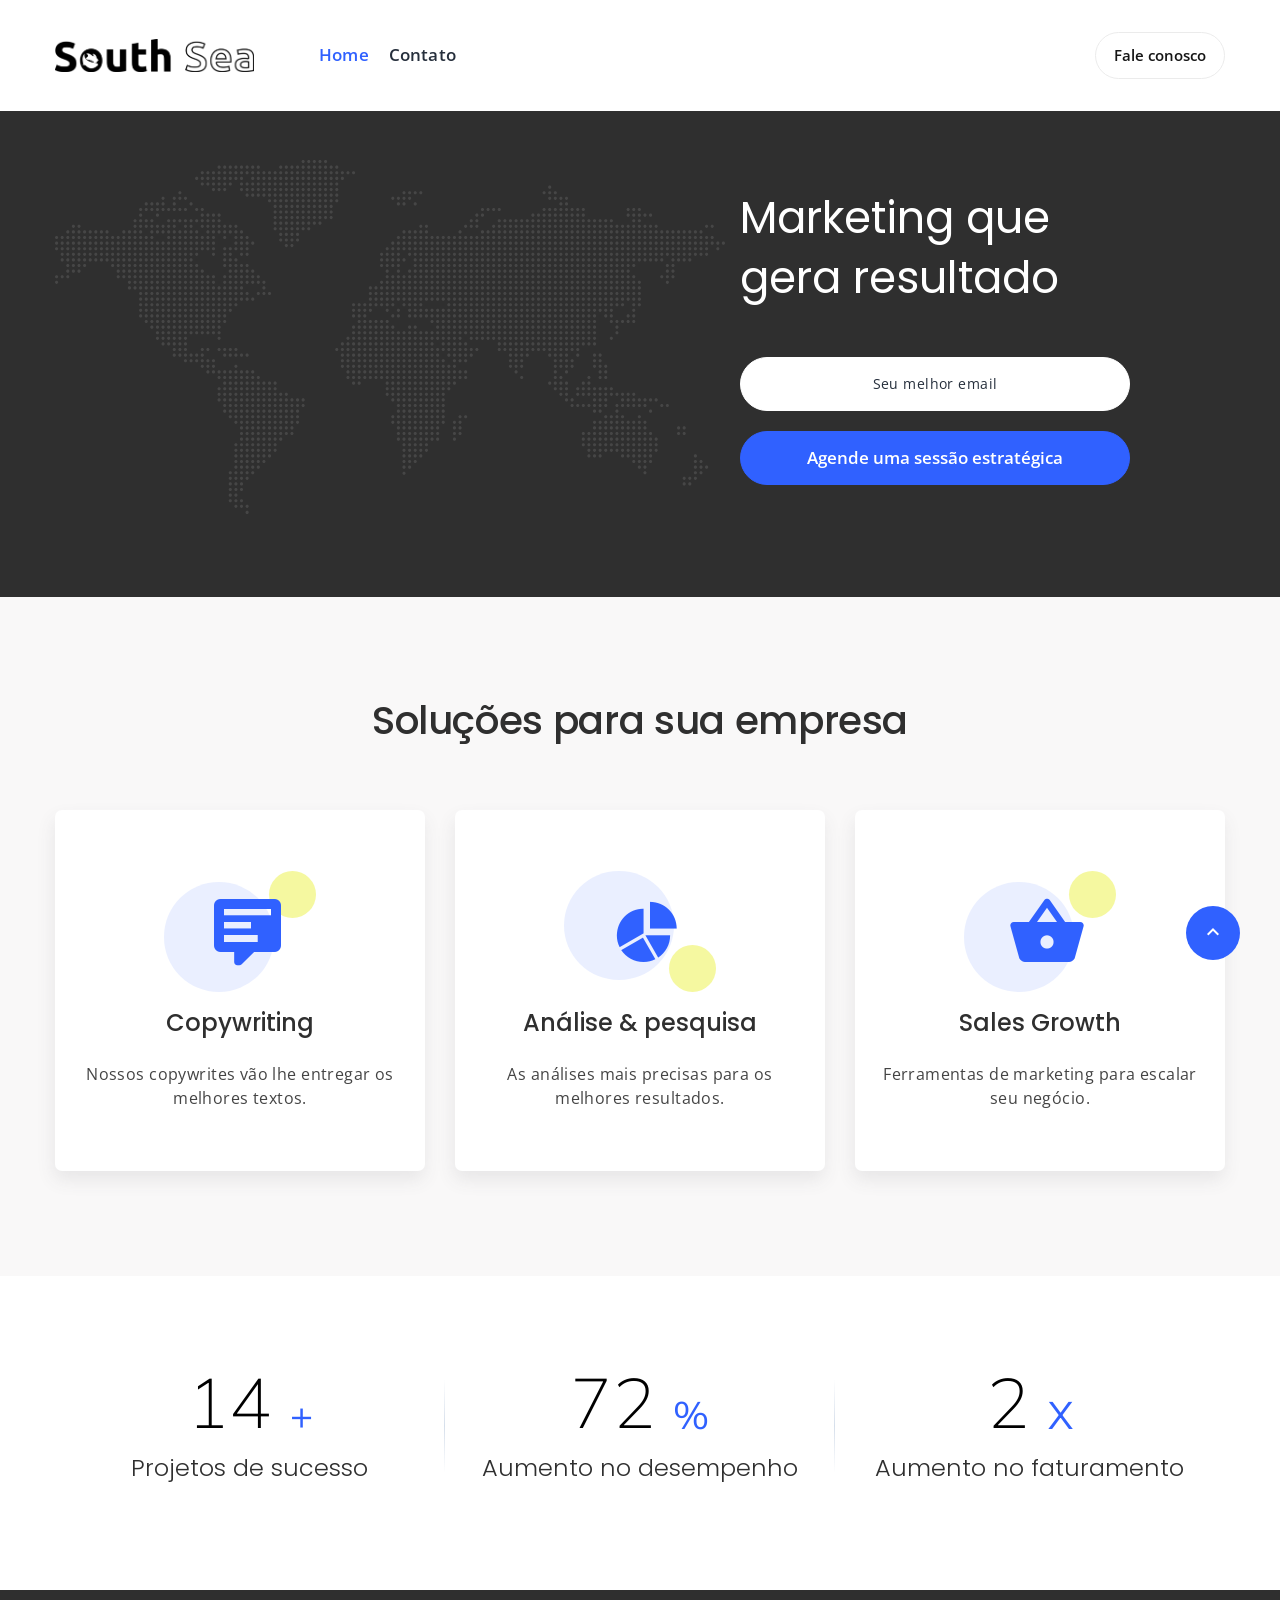
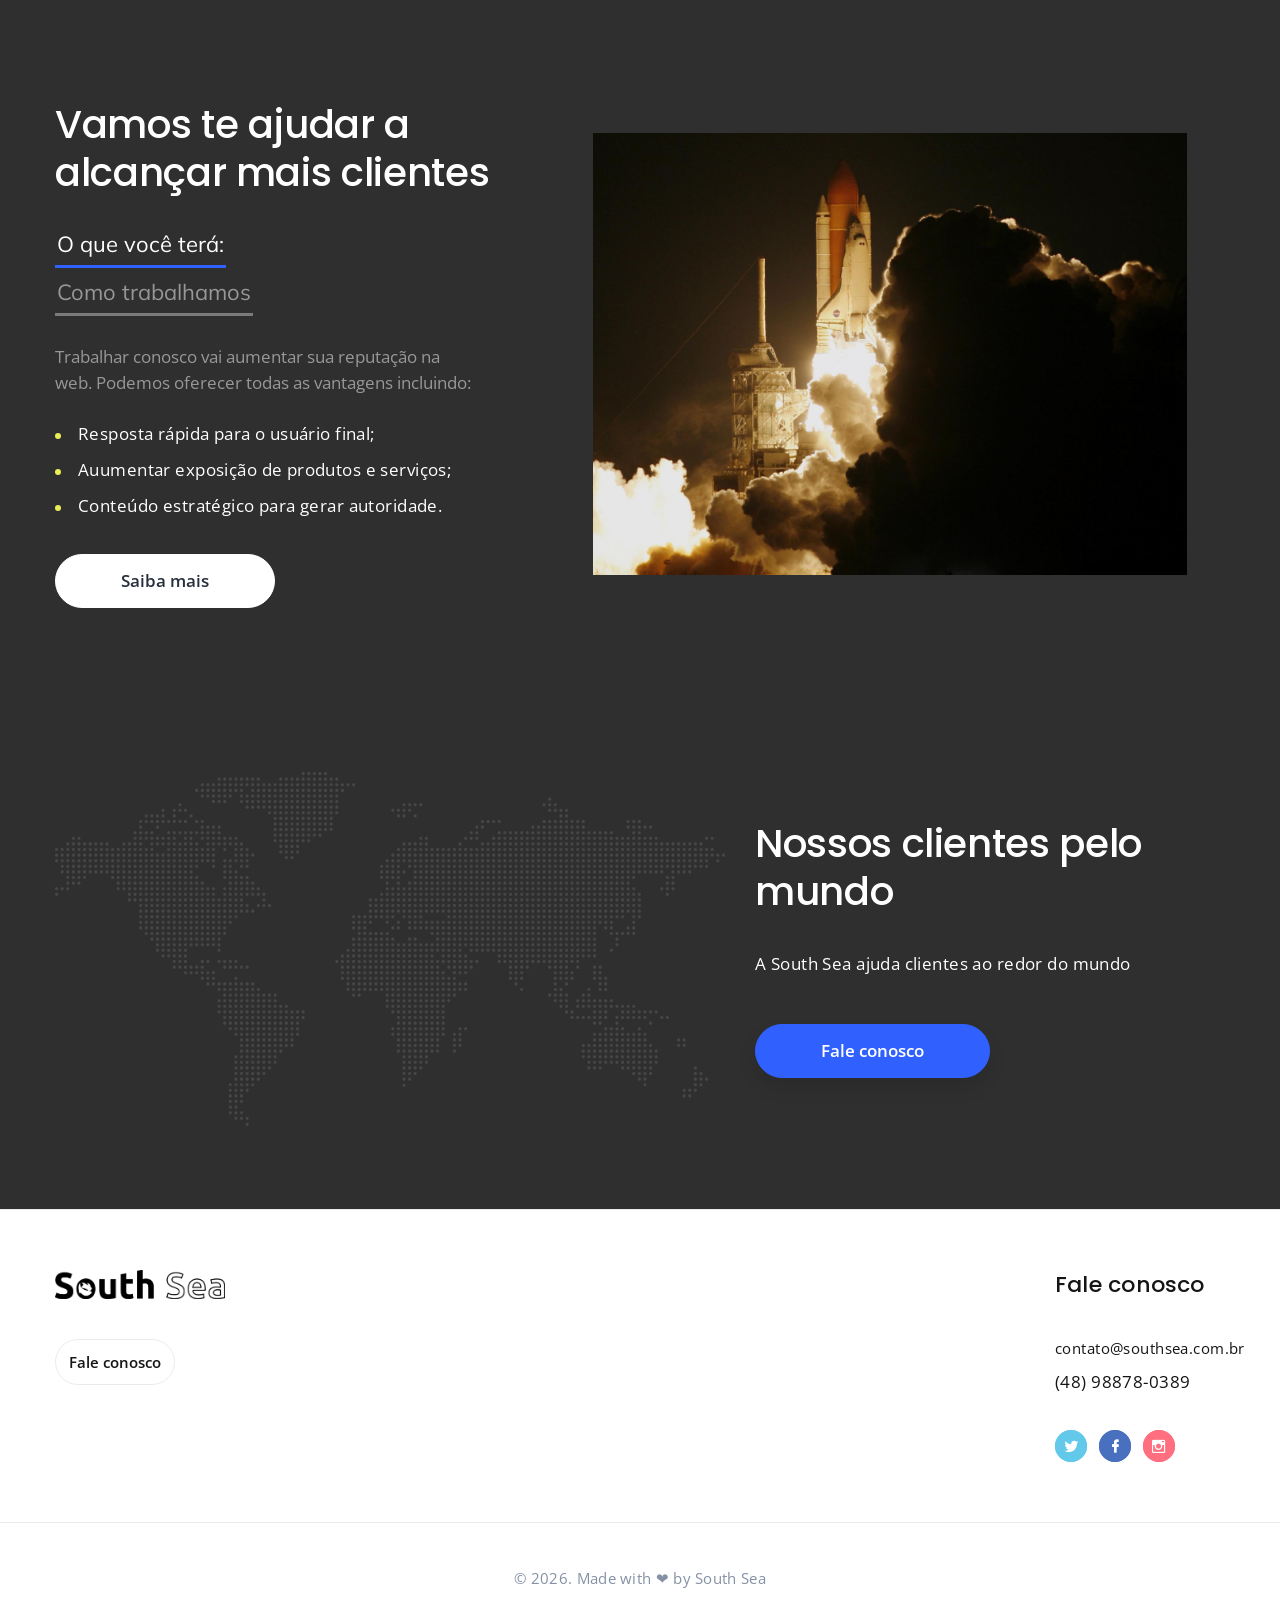
==== commit 6ef3a7c6: "att" ====
--- a/index.html
+++ b/index.html
@@ -1,639 +1,710 @@
+<!DOCTYPE html>
+<html class="wide wow-animation" lang="en">
+  <head>
+    <title>Home</title>
+    <meta
+      name="viewport"
+      content="width=device-width height=device-height initial-scale=1.0"
+    />
+    <meta charset="utf-8" />
+    <meta http-equiv="X-UA-Compatible" content="IE=edge" />
+    <link rel="icon" href="images/200x200new.png" type="image/x-icon" />
+    <link
+      rel="stylesheet"
+      type="text/css"
+      href="//fonts.googleapis.com/css?family=Open+Sans:300,400,500,600,700,800%7CPoppins:300,400,500,600,700%7CMuli:200,300,400,500"
+    />
+    <link rel="stylesheet" href="css/bootstrap.css" />
+    <link rel="stylesheet" href="css/fonts.css" />
+    <link rel="stylesheet" href="css/style.css" />
+    <style>
+      .ie-panel {
+        display: none;
+        background: #212121;
+        padding: 10px 0;
+        box-shadow: 3px 3px 5px 0 rgba(0, 0, 0, 0.3);
+        clear: both;
+        text-align: center;
+        position: relative;
+        z-index: 1;
+      }
+      html.ie-10 .ie-panel,
+      html.lt-ie-10 .ie-panel {
+        display: block;
+      }
+    </style>
+  </head>
+  <body>
+    <div class="ie-panel">
+      <a href="http://windows.microsoft.com/en-US/internet-explorer/"
+        ><img
+          src="images/ie8-panel/warning_bar_0000_us.jpg"
+          height="42"
+          width="820"
+          alt="You are using an outdated browser. For a faster, safer browsing experience, upgrade for free today."
+      /></a>
+    </div>
+    <div class="preloader" id="loading">
+      <div class="preloader-body">
+        <div id="loading-center-object">
+          <div class="object" id="object_four"></div>
+          <div class="object" id="object_three"></div>
+          <div class="object" id="object_two"></div>
+          <div class="object" id="object_one"></div>
+        </div>
+      </div>
+    </div>
+    <div class="page">
+      <header class="section page-header">
+        <!-- RD Navbar-->
+        <div class="rd-navbar-wrap">
+          <nav
+            class="rd-navbar rd-navbar-modern"
+            data-layout="rd-navbar-fixed"
+            data-sm-layout="rd-navbar-fixed"
+            data-md-layout="rd-navbar-fixed"
+            data-md-device-layout="rd-navbar-fixed"
+            data-lg-layout="rd-navbar-fixed"
+            data-lg-device-layout="rd-navbar-fixed"
+            data-xl-layout="rd-navbar-static"
+            data-xl-device-layout="rd-navbar-static"
+            data-xxl-layout="rd-navbar-static"
+            data-xxl-device-layout="rd-navbar-static"
+            data-lg-stick-up-offset="10px"
+            data-xl-stick-up-offset="10px"
+            data-xxl-stick-up-offset="10px"
+            data-lg-stick-up="true"
+            data-xl-stick-up="true"
+            data-xxl-stick-up="true"
+          >
+            <div class="rd-navbar-main">
+              <!-- RD Navbar Panel-->
+              <div class="rd-navbar-panel">
+                <!-- RD Navbar Toggle-->
+                <button
+                  class="rd-navbar-toggle"
+                  data-rd-navbar-toggle=".rd-navbar-nav-wrap"
+                >
+                  <span></span>
+                </button>
+                <!-- RD Navbar Brand-->
+                <div class="rd-navbar-brand">
+                  <a class="brand" href="index.html"
+                    ><img
+                      src="images/newnewlogosouthsea.png"
+                      alt=""
+                      width="199"
+                      height="41"
+                  /></a>
+                </div>
+              </div>
+              <div class="rd-navbar-nav-wrap">
+                <!-- RD Navbar Nav-->
+                <ul class="rd-navbar-nav">
+                  <li class="rd-nav-item active">
+                    <a class="rd-nav-link" href="index.html">Home</a>
+                  </li>
+                  <!-- <li class="rd-nav-item">
+                    <a class="rd-nav-link" href="about-us.html">Quem somos</a>
+                  </li> -->
+                  <!-- <li class="rd-nav-item">
+                    <a class="rd-nav-link" href="typography.html">Typography</a>
+                  </li> -->
+                  <li class="rd-nav-item">
+                    <a class="rd-nav-link" href="https://api.whatsapp.com/send/?phone=5548988780389&text&type=phone_number&app_absent=0">Contato</a>
+                  </li>
+                </ul>
+                <!-- <div class="rd-navbar-tel">
+                  <p>Ligue agora</p>
+                  <a href="tel:48988094069">(48) 98809-4069</a>
+                </div> -->
+              </div>
+              <div class="rd-navbar-element">
+                <a
+                  class="button button-sm button-default-outline button-winona"
+                  href="https://api.whatsapp.com/send/?phone=5548988780389&text&type=phone_number&app_absent=0"
+                  >Fale conosco</a
+                >
+              </div>
+              <div class="rd-navbar-dummy"></div>
+            </div>
+          </nav>
+        </div>
+      </header>
+      <!-- FScreen-->
+      <!-- start -->
+      <section class="section section-sm bg-image bg-accent" id="download">
+        <div class="container">
+          <div
+            class="row row-50justify-content-center justify-content-lg-start align-items-center"
+          >
+            <div class="col-lg-7 wow fadeIn" data-wow-delay=".3s">
+              <div class="map">
+                <div class="map-inner">
+                  <img
+                    class="map-image"
+                    src="images/world-map-light.svg"
+                    alt=""
+                  />
+                  
+                </div>
+              </div>
+            </div>
+            <div class="box-custom-2-inner">
+              <h2 class="wow fadeIn">Marketing que gera resultado</h2>
+              <!-- <h4 class="text-default wow fadeIn" data-wow-delay=".2s">
+                Get the free checklist with 7 ways to improve your business.
+              </h4> -->
+              <form
+                class="rd-form rd-mailform form-shadow block-11 ot50"
+                data-form-output="form-output-global"
+                data-form-type="subscribe"
+                method="post"
+                action="bat/rd-mailform.php"
+              >
+                <div class="form-wrap">
+                  <input
+                    class="form-input text-center"
+                    id="subscribe-form-email"
+                    type="email"
+                    name="email"
+                    data-constraints="@Email @Required"
+                  />
+                  <label
+                    class="form-label text-center"
+                    for="subscribe-form-email"
+                    >Seu melhor email</label
+                  >
+                </div>
+                <div class="form-button">
+                  <button
+                    class="button button-block button-primary button-winona"
+                    type="submit"
+                  >
+                    Agende uma sessão estratégica
+                  </button>
+                </div>
+              </form>
+            </div>
+          </div>
+        </div>
+      </section>
+      <!-- end -->
+      
 
-<!DOCTYPE html>
-<html lang="en">
-<head>
-    <meta charset="UTF-8">
-    <meta name="viewport" content="width=device-width, initial-scale=1.0">
-    <meta name="description" content="South Sea" />
-	<meta name="keywords" content="blog, business card, creative, creative portfolio, cv theme, online resume, personal, portfolio, professional cv, responsive portfolio, resume, resume theme, vcard" />
-	<meta name="author" content="south sea" />
-    <title>South Sea</title>
-  <!--favicon-img--> 
-   <link rel="icon" type="image/png" href="images/faviconnew.png">
-   <!--favicon-img-->
-   <!--main css file should not be removed -->
-    <link rel="stylesheet" href="css/index.css">
-    <!--main css file-->
-    <script src="https://cdnjs.cloudflare.com/ajax/libs/gsap/3.2.6/gsap.min.js"></script>
-    <style>
-        @import url('https://fonts.googleapis.com/css2?family=Ubuntu:wght@500&display=swap');
-      </style>
-</head>
-<body>
-    <!--contains all the div-->
-    <div id="all">
-    <!--mouse  follower-->
-        <div class="cursor"></div>
-    <!--mouse  follower-->
-    <!--loader-->
-        <!-- <div id="loader">
-            <span class="color">South</span>Sea 
-        </div> -->
-    <!--loader-end-->
-    <!--link-screen-->
-        <div id="breaker">
-        </div>
-        <div id="breaker-two">
-        </div>
-    <!--link-screen-->
-        <!--Main-Section-->
-        <!--Navigator-fullscreen-->
-        <div id="navigation-content">
-            <div class="logo">
-                <a href="https://southsea.vercel.app/"></a>
-                <img src="images/200x200new.png" alt="logo">
-            </div>
-            <div class="navigation-close">
-                <span class="close-first"></span>
-                <span class="close-second"></span>
-            </div>
-            <div class="navigation-links">
-                <a href="#" data-text="HOME" id="home-link" >HOME</a>
-                <a href="#" data-text="SOBRE" id="about-link" >SOBRE</a>
-                <!-- <a href="#" data-text="BLOG" id="blog-link" >BLOG</a> -->
-                <a href="#" data-text="PORTFOLIO" id="portfolio-link" >PORTFOLIO</a>
-                <a href="https://wa.me/5548988780389" data-text="CONTATO" id="" >CONTATO</a>
-            </div>
-        </div>
-        <!--Navigator-Fullscreen END-->
-          <!--Home Page-->
-        <!--Menubar-->
-        <div id="navigation-bar">
-            <a href="https://southsea.vercel.app/"></a>
-            <img src="images/200x200new.png" alt="logo">
-            <div class="menubar">
-                <span class="first-span"></span>
-                <span class="second-span"></span>
-                <span class="third-span"></span>
-            </div>
-        </div>
-        <!--Menubar End-->
-          <!--Header-->
-        <div id="header">
-            <div id="particles"></div>
-              <!--Social Media Links-->
-            <div class="social-media-links">
-               <a href="https://www.instagram.com/co.southsea/"><img src="images/instagrafa.png" class="social-media" alt="instagram-logo"></a><!--Your instagram homepage link inser in place of "#"-->
-                <a href="https://www.behance.net/alefymikael"><img src="images/behance.png" class="social-media" alt="facebook-logo"></a>
-                <a href="https://www.linkedin.com/company/southsea/"><img src="images/linkedin logo.png" class="social-media" alt="linkedin-logo"></a>
-                <a href="https://github.com/garciapaulo95"><img src="images/github.png" class="social-media" alt="twitter-logo"></a>
+      <!-- Our Solutions-->
+      <section
+        class="section section-lg bg-gray-100 text-center"
+        id="solutions"
+      >
+        <div class="container">
+          <h3 class="wow fadeIn" data-wow-delay=".1s">
+            Soluções para sua empresa
+          </h3>
+          <div class="row row-30 row-md-50 row-xl-60">
+            <div class="col-sm-6 col-lg-4 wow fadeIn">
+              <!-- Box Modern-->
+              <article class="box-modern" data-anime="circles-1">
+                <div class="box-modern-media">
+                  <div class="box-modern-icon mdi mdi-comment-text"></div>
+                  <div class="box-modern-circle box-modern-circle-1"></div>
+                  <div class="box-modern-circle box-modern-circle-2"></div>
+                </div>
+                <p class="box-modern-title">Copywriting</p>
+                <div class="box-modern-text">
+                  <p>Nossos copywrites vão lhe entregar os melhores textos.</p>
+                </div>
+              </article>
+            </div>
+            <div class="col-sm-6 col-lg-4 wow fadeIn" data-wow-delay=".1s">
+              <!-- Box Modern-->
+              <article
+                class="box-modern box-modern_alternate"
+                data-anime="circles-2"
+              >
+                <div class="box-modern-media">
+                  <div class="box-modern-icon mdi mdi-chart-pie"></div>
+                  <div class="box-modern-circle box-modern-circle-1"></div>
+                  <div class="box-modern-circle box-modern-circle-2"></div>
+                </div>
+                <p class="box-modern-title">Análise & pesquisa</p>
+                <div class="box-modern-text">
+                  <p>As análises mais precisas para os melhores resultados.</p>
+                </div>
+              </article>
+            </div>
+            <div class="col-sm-6 col-lg-4 wow fadeIn" data-wow-delay=".2s">
+              <!-- Box Modern-->
+              <article class="box-modern" data-anime="circles-1">
+                <div class="box-modern-media">
+                  <div class="box-modern-icon mdi mdi-basket"></div>
+                  <div class="box-modern-circle box-modern-circle-1"></div>
+                  <div class="box-modern-circle box-modern-circle-2"></div>
+                </div>
+                <p class="box-modern-title">Sales Growth</p>
+                <div class="box-modern-text">
+                  <p>Ferramentas de marketing para escalar seu negócio.</p>
+                </div>
+              </article>
+            </div>
+          </div>
+        </div>
+      </section>
 
-            </div>
-            <!--Social Media Links end-->
-            <div class="header-content">
-                <div class="header-content-box">
-                    <img src="/images/logowithicon.png" width="350vw" alt="">
-                <!-- <div class="firstline"><span class="color">South </span>Sea</div> -->
-                <div class="secondline">
-                Somos
-            <span class="txt-rotate color" data-period="1200"data-rotate='[ " Design.", " Marketing.", " Developers.", "Gestão.", "Copywriting.", "Branding." ]'></span>
-            <span class="slash">|</span>
-            <br>
-            <div> 
-                <br>
-                <div class="thirdline">
-                    desenvolvimento, inovação e solução para sua empresa.</div>
-                
-            
-            </div>
-                <br>
-            <button onclick="window.location.href='https://api.whatsapp.com/send/?phone=5548988780389&text&type=phone_number&app_absent=0';">
-                FALE CONOSCO
-            </button>
-           </div>
-                    <div class="contact">
-                <a href="Mailto:garciapaulo1995@gmail.com"><img src="images/mail.png" alt="email-pic" class="contactpic"></a><!--Your email Id write in place of "#"-->
-                <a href="https://wa.me/5548988780389"><img src="images/call.png" alt="phone-pic" class="contactpic"></a><!--Your telephone number Id write in place of "#"-->
-                    </div>    
-            </div>
-            </div>
-            <!--header image-->
-            <div class="header-image">
-            <img src="images/layered-waves-haikei (1).svg" alt="logo">
-            </div>
-            <!--header image end-->
-        </div>
-           <!--Header End-->
-        <!--HomePage End-->
-        <!--Main-Section End-->
-        <!--about-->
-        <div id="about">
-            <div class="color-changer">
-            <div class="color-panel">
-                <img src="images/gear.png" alt="">
-            </div>
-            <!-- <div class="color-selector">
-                <div class="heading">Custom Colors</div>
-                <div class="colors">
-                    <ul >
-                    <li>
-                        <a href="#0" class="color-red " title="color-red"></a>
-                    </li>
-                    <li>
-                        <a href="#0" class="color-purple" title="color-purple"></a>
-                    </li>
-                    <li>
-                        <a href="#0" class="color-malt" title="color-malt"></a>
-                    </li>
-                    <li>
-                        <a href="#0" class="color-green" title="color-green"></a>
-                    </li>
-                    <li>
-                        <a href="#0" class="color-blue" title="color-blue"></a>
-                    </li>
-                    <li>
-                        <a href="#0" class="color-orange" title="color-orange"></a>
-                    </li>
+      <!-- Counters-->
+      <section class="section section-md text-center">
+        <div class="container">
+          <div class="layout-bordered-1">
+            <div class="layout-bordered-1-item">
+              <!-- Counter Classic-->
+              <article class="counter-classic">
+                <div class="counter-classic-main">
+                  <div class="counter">20</div>
+                  <span class="small text-primary">+</span>
+                </div>
+                <h4 class="counter-classic-title">Projetos de sucesso</h4>
+              </article>
+            </div>
+            <div class="layout-bordered-1-item">
+              <!-- Counter Classic-->
+              <article class="counter-classic">
+                <div class="counter-classic-main">
+                  <div class="counter">100</div>
+                  <span class="small text-primary">%</span>
+                </div>
+                <h4 class="counter-classic-title">Aumento no desempenho</h4>
+              </article>
+            </div>
+            <div class="layout-bordered-1-item">
+              <!-- Counter Classic-->
+              <article class="counter-classic">
+                <div class="counter-classic-main">
+                  <div class="counter">3</div>
+                  <span class="small text-primary">X</span>
+                </div>
+                <h4 class="counter-classic-title">Aumento no faturamento</h4>
+              </article>
+            </div>
+          </div>
+        </div>
+      </section>
+
+      <!-- What We Do-->
+      <section class="section section-xl bg-gray-900" id="what-we-do">
+        <div class="container">
+          <div
+            class="row row-50 justify-content-center justify-content-xl-between align-items-center"
+          >
+            <div class="col-sm-10 col-lg-5">
+              <h3>Vamos te ajudar a alcançar mais clientes</h3>
+              <!-- Bootstrap tabs-->
+              <div
+                class="tabs-custom tabs-horizontal tabs-line tabs-line_1 block-8"
+                id="tabs-1"
+              >
+                <!-- Nav tabs-->
+                <ul class="nav nav-tabs">
+                  <li class="nav-item" role="presentation">
+                    <a
+                      class="nav-link active"
+                      href="#tabs-1-1"
+                      data-toggle="tab"
+                      ><span>O que você terá:</span></a
+                    >
+                  </li>
+                  <li class="nav-item" role="presentation">
+                    <a class="nav-link" href="#tabs-1-2" data-toggle="tab"
+                      ><span>Como trabalhamos</span></a
+                    >
+                  </li>
+                </ul>
+                <!-- Tab panes-->
+                <div class="tab-content">
+                  <div class="tab-pane fade show active" id="tabs-1-1">
+                    <p class="big">
+                      Trabalhar conosco vai aumentar sua reputação na web.
+                      Podemos oferecer todas as vantagens incluindo:
+                    </p>
+                    <ul class="list-marked list-marked_secondary">
+                      <li>Resposta rápida para o usuário final;</li>
+                      <li>Auumentar exposição de produtos e serviços;</li>
+                      <li>Conteúdo estratégico para gerar autoridade.</li>
                     </ul>
-                </div>
-            </div> -->
-            </div>
-            <!--about content-->
-            <div id="about-content">
-                <div class="about-header">
-                    Quem <span class="color">somos</span>
-                    <span class ="header-caption">Get to Know <span class="color"> us.</span></span>
-                </div>
-                <div class="about-main">
-            <div class="about-first-paragraph wow">
-            <!--about description-->
-               <span class="about-first-line">
-                    Somos desenvolvedores, gestores e designers
-                    <span class="color">criativos.</span>
-                    <br>
-                     Estamos em Floripa, SC. </span>
-                     <br>
-               <span class="about-second-line"> Somos uma equipe de developers, designer e gestores apaixonados por criar soluções digitais inovadoras e personalizadas. Oferecemos serviços de design, desenvolvimento, manutenção e otimização de sites e anúncios para diversos segmentos. </span>
-               <div class="cv">
-                <!-- <a href="#"><button>Download <span class="colors">CV</span></button></a> -->
-            </div>
-            </div>
-            <!--about picture-->
-            <div class="about-img">
-                <img src="images/sobre.jpg" alt="Your Image">
-            </div>
-            </div>
-    
-            </div>
-            <!--services start-->
-            <div id="services">
-                <div class="color-changer">
-                    <div class="color-panel">
-                        <img src="images/gear.png" alt="">
-                    </div>
-                    <!-- <div class="color-selector">
-                        <div class="heading">Custom Colors</div>
-                        <div class="colors">
-                            <ul >
-                            <li>
-                                <a href="#0" class="color-red " title="color-red"></a>
-                            </li>
-                            <li>
-                                <a href="#0" class="color-purple" title="color-purple"></a>
-                            </li>
-                            <li>
-                                <a href="#0" class="color-malt" title="color-malt"></a>
-                            </li>
-                            <li>
-                                <a href="#0" class="color-green" title="color-green"></a>
-                            </li>
-                            <li>
-                                <a href="#0" class="color-blue" title="color-blue"></a>
-                            </li>
-                            <li>
-                                <a href="#0" class="color-orange" title="color-orange"></a>
-                            </li>
-                            </ul>
-                        </div>
-                    </div> -->
-                    </div>
-            <!--services header-->
-                    <div class="services-heading wow">
-                        <span class="color">Nossos</span> Serviços
-                    </div>
-            <!--services header end-->
-            <!--services content-->
-                    <div class="services-content">
-                           <div class="service-one service wow">
-                               <div class="service-img">
-                               <img src="images/developer.svg" alt="service-one">
-                               </div>
-                               <div class="service-description">
-                                <h2>Development</h2>
-                                <p>Criação e desenvolvimento de presença web.</p>
-                               </div>
-                           </div>
-                           <div class="service-two service wow">
-                               <div class="service-img">
-                               <img src="images/design.svg" alt="service-two">
-                               </div>
-                               <div class="service-description">
-                                <h2>Design</h2>
-                                <p>Rebranding, criativos e muito mais!</p>
-                               </div>
-                           </div>
-                           <div class="service-three service wow">
-                            <div class="service-img">
-                               <img src="images/gestao (1).svg" alt="service-three">
-                            </div>
-                            <div class="service-description">
-                                <h2>Gestão de tráfego</h2>
-                                <p>Seu anúncio pro cliente certo, na hora certa.</p>
-                            </div>
-                        </div>
-                    </div>
-            </div>
-            <!--services content end-->
-            <!--services end-->
-            <div id="skills">
-                <div class="skills-header">
-                     Our <span class="color"> Skills</span>
-                </div>
-                <div class="skills-content " style="text-align: center;">
-                    <div class="skill-html skill">
-                        <div class="skill-text">
-                    <div class="html">
-                        HTML
-                    </div>
-                        </div>
-                    <div class="html-prog wow prog">
-                 <div class="html-progress wow">95%</div>
-                    </div>
-                    </div>
-                    <div class="skill-html skill">
-                        <div class="skill-text">
-                    <div class="html">
-                      CSS
-                    </div>
-                        </div>
-                    <div class="html-prog wow prog">
-                 <div class="js-progress wow">90%</div>
-                    </div>
-                    </div>
-                    <div class="skill-html skill">
-                        <div class="skill-text">
-                    <div class="html">
-                        Pacote Adobe
-                    </div>
-                        </div>
-                    <div class="html-prog wow prog">
-                 <div class="adobe-progress wow">83%</div>
-                    </div>
-                    </div>
-                    <div class="skill-html skill">
-                        <div class="skill-text">
-                    <div class="html">
-                        Figma
-                    </div>
-                        </div>
-                    <div class="html-prog wow prog">
-                 <div class="php-progress wow">87%</div>
-                    </div>
-                    </div>
-                    <div class="skill-html skill">
-                        <div class="skill-text">
-                    <div class="html">
-                        Meta/Google Ads
-                    </div>
-                        </div>
-                    <div class="html-prog wow prog">
-                 <div class="jquery-progress wow">94%</div>
-                    </div>
-                    </div>
-                    <div class="skill-html skill">
-                        <div class="skill-text">
-                    <div class="html">
-                        SEO
-                    </div>
-                        </div>
-                    <div class="html-prog wow prog">
-                 <div class="seo-progress wow">84%</div>
-                    </div>
-                    </div>
-                </div>
-            </div>
-    <!--copyright-section You Can Remove After Downloading-->
-            <div class="footer">
-             <div class="footer-text">
-                 <img src="./images/copyright.png" alt="copyright-img" class="images" height="14px"> South Sea
-             </div>
-            </div>
-    <!--copyright-section-->
-        </div>
-        <!--about end-->
-        <!--portfolio-->
-        <div id="portfolio">
-            <div class="color-changer">
-                <div class="color-panel">
-                    <img src="images/gear.png" alt="">
-                </div>
-                <!-- <div class="color-selector">
-                    <div class="heading">Custom Colors</div>
-                    <div class="colors">
-                        <ul >
-                        <li>
-                            <a href="#0" class="color-red " title="color-red"></a>
-                        </li>
-                        <li>
-                            <a href="#0" class="color-purple" title="color-purple"></a>
-                        </li>
-                        <li>
-                            <a href="#0" class="color-malt" title="color-malt"></a>
-                        </li>
-                        <li>
-                            <a href="#0" class="color-green" title="color-green"></a>
-                        </li>
-                        <li>
-                            <a href="#0" class="color-blue" title="color-blue"></a>
-                        </li>
-                        <li>
-                            <a href="#0" class="color-orange" title="color-orange"></a>
-                        </li>
-                        </ul>
-                    </div>
-                </div> -->
-                </div>
-            <div class="portfolio-header"> <span class="color"> Nosso </span> Portfolio
-            <span class ="header-caption"> Alguns de nossos <span class="color"> trabalhos</span></span></div>
-             <div id="portfolio-content">
-                 <div class="portfolio portfolio-first">
-                     <div class="portfolio-image">
-                        <img src="images/lariprodutos.png" alt="portfolio-first">
-                     </div>
-                     <div class="portfolio-text">
-                         <h2>Lari Saboaria</h2>
-                         <p>Desenvolvimento de website com foco em captação de leads para gerar vendas.</p>
-                         <div class="button"><a href="https://www.behance.net/alefymikael"><button><span class="index"> Ver projeto<i class="gg-arrow-right"></i></span></button></a></div>
-                     </div>
-                 </div>
-                 <div class="portfolio portfolio-second">
-                    <div class="portfolio-image">
-                        <img src="images/formafitness.png" alt="portfolio-second">
-                    </div>
-                    <div class="portfolio-text">
-                        <h2>Forma Fitness</h2>
-                        <p>Desenvolvimento de website para captação de leads e gerar mais vendas para a academia.</p>
-                        <div class="button"><a href="https://www.behance.net/gallery/172143427/Website-da-Academia-FORMA-FITNESS"><button><span class="index"> Ver projeto<i class="gg-arrow-right"></i></span></button></a></div>
-                    </div>
-                </div>
-             
-                <div class="portfolio portfolio-third">
-                    <div class="portfolio-image">
-                        <img src="images/djvoxxx.png" alt="portfolio-third">
-                    </div>
-                    <div class="portfolio-text">
-                        <h2>VOXXX</h2>
-                        <p>Criação e manutenção do website do DJ VOXXX</p>
-                        <div class="button"><a href="#"><button><span class="index"> Ver projeto<i class="gg-arrow-right"></i></span></button></a></div>
-                    </div>
-                </div>
-                <div class="portfolio portfolio-fourth">
-                    <div class=" portfolio-image">
-                        <img src="images/shapes.png" alt="portfolio-fourth">
-                    </div>
-                    <div class="portfolio-text">
-                        <h2>SHAPES</h2>
-                        <p>Rebranding da marca, com nova identidade visual, criação de site para captação de leads e gestão de tráfego.</p>
-                        <div class="button"><a href="https://www.behance.net/gallery/172223185/Portfolio-SHAPES-SCHOOL"><button><span class="index"> Ver projeto<i class="gg-arrow-right"></i></span></button></a></div>
-                    </div>
-                </div>
-                 </div>
-                    <!--copyright-section You Can Remove After Downloading-->
-            <div class="footer">
-                <div class="footer-text">
-                    <img src="./images/copyright.png" alt="copyright-img" class="images" height="14px"> South Sea
-                </div>
-               </div>
-       <!--copyright-section-->
-             </div>
-        <!--portfolio end-->
-        <!--blog-->
-        <div id="blog">
-            <div class="color-changer">
-                <div class="color-panel">
-                    <img src="images/gear.png" alt="">
-                </div>
-                <!-- <div class="color-selector">
-                    <div class="heading">Custom Colors</div>
-                    <div class="colors">
-                        <ul >
-                        <li>
-                            <a href="#0" class="color-red " title="color-red"></a>
-                        </li>
-                        <li>
-                            <a href="#0" class="color-purple" title="color-purple"></a>
-                        </li>
-                        <li>
-                            <a href="#0" class="color-malt" title="color-malt"></a>
-                        </li>
-                        <li>
-                            <a href="#0" class="color-green" title="color-green"></a>
-                        </li>
-                        <li>
-                            <a href="#0" class="color-blue" title="color-blue"></a>
-                        </li>
-                        <li>
-                            <a href="#0" class="color-orange" title="color-orange"></a>
-                        </li>
-                        </ul>
-                    </div>
-                </div> -->
-                </div>
-        <div class="blog-header"> Blogs</span>
-            <span class ="header-caption"> My Latest <span class="color"> blog posts.</span></span></div>
-            <div class="blog-content">
-                 <div class="blogs">
-                     <a href="#">
-                     <div class="img">
-                         <img src="images/post-one.jpg" alt="blog-one">
-                        <div class="blog-date">8 May,20</div>
-                     </div>
-                     <div class="blog-text">
-                         <h3>Harleys In Hawaai</h3>
-                         <p>Lorem ipsum dolor sit amet consectetur adipisicing elit. Possimus alias dolore recusandae illum, corrupti quo 
-                             veniam saepe aliquid! Quis voluptates ratione consequuntur vel, perferendis cum provident? Magnam fugiat voluptas
-                              libero.</p>
-                     </div></a>
-                 </div>      
-                 <div class="blogs">
-                    <a href="#">
-                    <div class="img">
-                        <img src="images/post-two.jpg" alt="blog-two">
-                        <div class="blog-date">16 Jan,20</div>
-                    </div>
-                    <div class="blog-text">
-                        <h3>Key To Be Productive</h3>
-                        <p>Lorem ipsum dolor, sit amet consectetur adipisicing elit. Incidunt maiores, 
-                            recusandae cupiditate ducimus a non tempora, architecto obcaecati eaque ipsum assumenda harum dolorum iusto tenetur
-                             eius eligendi dolor magnam sit!</p>
-                    </div></a>
-                </div>      
-                <div class="blogs">
-                    <a href="#">
-                    <div class="img">
-                        <img src="images/post-three.jpg" alt="blog-three">
-                        <div class="blog-date">30 Nov,19</div>
-                    </div>
-                    <div class="blog-text">
-                        <h3>Caffeine Addict</h3>
-                        <p>Lorem ipsum, dolor sit amet consectetur adipisicing elit. Nemo nostrum impedit 
-                            ipsam perspiciatis ratione sapiente quasi optio reprehenderit, labore consequuntur suscipit cum quas.
-                             Officiis dolorem asperiores, ut necessitatibus quas doloremque?</p>
-                    </div></a>
-                </div>
-                <div class="blogs">
-                    <a href="#">
-                    <div class="img">
-                        <img src="images/post-four.jpg" alt="blog-four">
-                        <div class="blog-date">6 Jul,19</div>
-                    </div>
-                    <div class="blog-text">
-                        <h3>Web Development</h3>
-                        <p>Lorem ipsum dolor sit amet consectetur adipisicing elit. Dolorem, veniam ratione quam vitae,
-                             quibusdam explicabo rem debitis velit ipsa repellat, impedit nulla fuga? Amet corporis praesentium quae.
-                              Sed, quibusdam necessitatibus.</p>
-                    </div></a>
-                </div>  
-                <div class="blogs">
-                    <a href="#">
-                    <div class="img">
-                        <img src="images/post-five.jpg" alt="blog-five">
-                        <div class="blog-date">1 Jun,19</div>
-                    </div>
-                    <div class="blog-text">
-                        <h3>Work From Home</h3>
-                        <p>Lorem ipsum dolor sit amet consectetur adipisicing elit. Fuga sunt eum necessitatibus rem 
-                            dignissimos nulla mollitia cumque, provident officiis non vitae? Animi aut doloremque illum, soluta hic minus 
-                            sint explicabo..</p>
-                    </div></a>
-                </div>  
-                <div class="blogs">
-                    <a href="#">
-                    <div class="img">
-                        <img src="images/post-six.jpg" alt="blog-six">
-                        <div class="blog-date">28 Feb,19</div>
-                    </div>
-                    <div class="blog-text">
-                        <h3>Business Trip</h3>
-                        <p>Lorem ipsum dolor sit amet consectetur adipisicing elit. Explicabo tempora dolorum fuga ratione, unde, 
-                            ex quaerat iste numquam nemo nihil nobis rem sint quia recusandae dignissimos quos ut rerum nam.</p>
-                    </div></a>
-                </div>        
-            </div>
-               <!--copyright-section You Can Remove After Downloading-->
-               <div class="footer">
-                <div class="footer-text">
-                    <img src="./images/copyright.png" alt="copyright-img" class="images" height="14px"> South Sea
-                </div>
-               </div>
-       <!--copyright-section-->
-        </div>
-        <!--blog end-->
-        <!--contact-->
-     <div id="contact">
-        <div class="color-changer">
-            <div class="color-panel">
-                <img src="images/gear.png" alt="">
-            </div>
-            <!-- <div class="color-selector">
-                <div class="heading">Custom Colors</div>
-                <div class="colors">
-                    <ul >
-                    <li>
-                        <a href="#0" class="color-red " title="color-red"></a>
-                    </li>
-                    <li>
-                        <a href="#0" class="color-purple" title="color-purple"></a>
-                    </li>
-                    <li>
-                        <a href="#0" class="color-malt" title="color-malt"></a>
-                    </li>
-                    <li>
-                        <a href="#0" class="color-green" title="color-green"></a>
-                    </li>
-                    <li>
-                        <a href="#0" class="color-blue" title="color-blue"></a>
-                    </li>
-                    <li>
-                        <a href="#0" class="color-orange" title="color-orange"></a>
-                    </li>
+                    <a
+                      class="button button-default button-winona"
+                      href="/about-us.html"
+                      >Saiba mais</a
+                    >
+                  </div>
+                  <div class="tab-pane fade" id="tabs-1-2">
+                    <p class="big">
+                      Nossa agência trabalha para garantir a melhor qualidade do
+                      marketing e soluções para nossos clientes e suas empresas.
+                      Nossas features são:
+                    </p>
+                    <ul class="list-marked list-marked_secondary">
+                      <li>Consultoria inicial com o cliente;</li>
+                      <li>Planejamento e análise;</li>
+                      <li>Implementação de campanha de marketing.</li>
                     </ul>
-                </div>
-            </div> -->
-            </div>
-         <div class="contact-header">Contact <span class="color"> Me</span>
-        <div class="contact-header-caption"> <span class="color"> Get</span> In Touch.</div></div>
-        <div class="contact-content">
-            <!--Contact form-->
-             <div class="contact-form">
-                 <div class="form-header">
-                     Message Me
-                 </div>
-                 <form id="myForm" action="#">
-                    <div class="input-line">
-                        <input  id="name" type="text" placeholder="Name" class="input-name">
-                        <input id="email" type="email" placeholder="Email"  class="input-name">
-                    </div>
-                    <input type="text" id="subject" placeholder="subject" class="input-subject">
-                    <textarea id ="body" class="input-textarea" placeholder="message"></textarea>
-                    <button type="button" id ="submit" value="send">Submit</button>
-                 </form>
-               
-             </div>
-            <!--Contact form-->
-            <!--Contact information-->
-             <div class="contact-info">
-                <div class="contact-info-header">
-                    Contact Info
-                </div>
-                <div class="contact-info-content">
-                <div class="contect-info-content-line">
-                    <img src="./images/icon-name.png" class="icon" alt="name-icon">
-                    <div class="contact-info-icon-text">
-                        <h6>Name</h6>
-                        <p>Arlo Brown</p>
-                  </div>
-                </div>
-                <div class="contect-info-content-line">
-                  <img src="./images/icon-location.png" class="icon" alt="location-icon">
-                  <div class="contact-info-icon-text">
-                      <h6>Location</h6>
-                      <p>New York, USA</p>
-                </div>
-              </div>
-              <div class="contect-info-content-line">
-                  <img src="./images/icon-phone.png" class="icon" alt="phone-icon">
-                  <div class="contact-info-icon-text">
-                      <h6>Call</h6>
-                      <p>+9865376531</p>
-                </div>
-              </div>
-              
-              <div class="contect-info-content-line">
-                  <img src="./images/icon-email.png" class="icon" alt="email-icon">
-                  <div class="contact-info-icon-text">
-                      <h6>Email</h6>
-                      <p>Info@example.com</p>
-                </div>
-              </div>
-                </div>
-            <!--Contact information end-->
-           </div>
-        </div>
-                    <!--copyright-section You Can Remove After Downloading-->
-                    <div class="footer">
-                        <div class="footer-text">
-                            <img src="./images/copyright.png" alt="copyright-img" class="images" height="14px"> South Sea
-                        </div>
-                       </div>
-               <!--copyright-section-->
-     </div>
-        <!--contact end-->
+                    <a
+                      class="button button-default button-winona"
+                      href="/about-us.html"
+                      >Saiba mais</a
+                    >
+                  </div>
+                </div>
+              </div>
+            </div>
+            <div
+              class="col-sm-10 col-lg-7 wow fadeIn text-center"
+              data-wow-delay=".2s"
+            >
+              <img
+                src="images/pexelsrocket.jpg"
+                alt=""
+                width="594"
+                height="493"
+              />
+            </div>
+          </div>
+        </div>
+      </section>
+
+      <!-- Testimonials-->
+      <!-- <section
+        class="section section-md-2 text-center bg-white"
+        id="testimonials"
+      >
+        <div class="container">
+          <h3>Depoimentos</h3>
+          Isotope
+          <div class="isotope-outer">
+            <div
+              class="row row-15 row-md-30 row-xl-40 isotope"
+              data-isotope-layout="masonry"
+            >
+              <div class="col-md-6 col-lg-4 isotope-item wow fadeInUpSmall">
+                Quote Modern
+                <blockquote class="quote-modern">
+                  <div class="quote-modern-header">
+                    <div class="quote-modern-info">
+                      <img
+                        class="quote-modern-avatar"
+                        src="images/testimonials-1-74x74.jpg"
+                        alt=""
+                        width="74"
+                        height="74"
+                      />
+                      <div class="quote-modern-info-main">
+                        <cite class="quote-modern-cite">Ann Smith</cite>
+                        <p class="quote-modern-position">Regular Client</p>
+                      </div>
+                    </div>
+                  </div>
+                  <div class="quote-modern-main">
+                    <div class="quote-modern-text">
+                      <p>
+                        I would just like to say thank you for your effective
+                        online marketing services, for your friendly and
+                        professional support and answers to my questions!
+                      </p>
+                    </div>
+                    <div class="quote-modern-meta">
+                      <a
+                        class="quote-modern-link icon mdi mdi-facebook"
+                        href="#"
+                      ></a>
+                      <time class="quote-modern-time" datetime="2019"
+                        >Mar 24, 2019</time
+                      >
+                    </div>
+                  </div>
+                </blockquote>
+              </div>
+              <div
+                class="col-md-6 col-lg-4 isotope-item wow fadeInUpSmall"
+                data-wow-delay=".1s"
+              >
+                Quote Modern
+                <blockquote class="quote-modern">
+                  <div class="quote-modern-header">
+                    <div class="quote-modern-info">
+                      <img
+                        class="quote-modern-avatar"
+                        src="images/testimonials-2-74x74.jpg"
+                        alt=""
+                        width="74"
+                        height="74"
+                      />
+                      <div class="quote-modern-info-main">
+                        <cite class="quote-modern-cite">John Doe</cite>
+                        <p class="quote-modern-position">Regular Client</p>
+                      </div>
+                    </div>
+                  </div>
+                  <div class="quote-modern-main">
+                    <div class="quote-modern-text">
+                      <p>
+                        LeadGen Agency has been a great help to my marketing
+                        efforts for the past several years.
+                      </p>
+                    </div>
+                    <div class="quote-modern-meta">
+                      <a
+                        class="quote-modern-link icon mdi mdi-facebook"
+                        href="#"
+                      ></a>
+                      <time class="quote-modern-time" datetime="2019"
+                        >Mar 24, 2019</time
+                      >
+                    </div>
+                  </div>
+                </blockquote>
+              </div>
+              <div
+                class="col-md-6 col-lg-4 isotope-item wow fadeInUpSmall"
+                data-wow-delay=".3s"
+              >
+                Quote Modern
+                <blockquote class="quote-modern">
+                  <div class="quote-modern-header">
+                    <div class="quote-modern-info">
+                      <img
+                        class="quote-modern-avatar"
+                        src="images/testimonials-3-74x74.jpg"
+                        alt=""
+                        width="74"
+                        height="74"
+                      />
+                      <div class="quote-modern-info-main">
+                        <cite class="quote-modern-cite">Jane Pearson</cite>
+                        <p class="quote-modern-position">Regular Client</p>
+                      </div>
+                    </div>
+                  </div>
+                  <div class="quote-modern-main">
+                    <div class="quote-modern-text">
+                      <p>
+                        Thank you for email marketing services you delivered.
+                        You helped my website attract new partners and promote
+                        my own services to a greater number of customers.
+                      </p>
+                    </div>
+                    <div class="quote-modern-meta">
+                      <a
+                        class="quote-modern-link icon mdi mdi-facebook"
+                        href="#"
+                      ></a>
+                      <time class="quote-modern-time" datetime="2019"
+                        >Mar 24, 2019</time
+                      >
+                    </div>
+                  </div>
+                </blockquote>
+              </div>
+            </div>
+          </div>
+        </div>
+      </section> -->
+
+      <!-- Our Clients-->
+      <!-- <section class="section section-xxl text-center bg-white" id="clients">
+        <div class="container">
+          <h3>Nossos clientes</h3>
+          Owl Carousel
+          <div
+            class="owl-carousel owl-carousel-centered"
+            data-items="2"
+            data-sm-items="3"
+            data-md-items="4"
+            data-lg-items="5"
+            data-dots="true"
+            data-nav="false"
+            data-stage-padding="0"
+            data-loop="true"
+            data-margin="30"
+            data-mouse-drag="false"
+          >
+            <div class="wow clipInLeft">
+              <a class="link-image-1" href="#"
+                ><img
+                  src="images/investor-1-88x77.png"
+                  alt=""
+                  width="88"
+                  height="77"
+              /></a>
+            </div>
+            <div class="wow clipInLeft" data-wow-delay=".1s">
+              <a class="link-image-1" href="#"
+                ><img
+                  src="images/investor-2-73x78.png"
+                  alt=""
+                  width="73"
+                  height="78"
+              /></a>
+            </div>
+            <div class="wow clipInLeft" data-wow-delay=".2s">
+              <a class="link-image-1" href="#"
+                ><img
+                  src="images/investor-3-96x62.png"
+                  alt=""
+                  width="96"
+                  height="62"
+              /></a>
+            </div>
+            <div class="wow clipInLeft" data-wow-delay=".3s">
+              <a class="link-image-1" href="#"
+                ><img
+                  src="images/investor-4-78x80.png"
+                  alt=""
+                  width="78"
+                  height="80"
+              /></a>
+            </div>
+            <div class="wow clipInLeft" data-wow-delay=".4s">
+              <a class="link-image-1" href="#"
+                ><img
+                  src="images/investor-5-87x76.png"
+                  alt=""
+                  width="87"
+                  height="76"
+              /></a>
+            </div>
+          </div>
+        </div>
+      </section> -->
+
+      <!-- CTA-->
+      <section class="section section-sm bg-image bg-accent" id="download">
+        <div class="container">
+          <div
+            class="row row-50justify-content-center justify-content-lg-start align-items-center"
+          >
+            <div class="col-lg-7 wow fadeIn" data-wow-delay=".3s">
+              <div class="map">
+                <div class="map-inner">
+                  <img
+                    class="map-image"
+                    src="images/world-map-light.svg"
+                    alt=""
+                  />
+                </div>
+              </div>
+            </div>
+            <div class="col-md-10 col-lg-5">
+              <h3 class="wow clipInLeft" data-wow-delay=".1s">
+                Nossos clientes pelo mundo
+              </h3>
+              <p class="big wow clipInLeft" data-wow-delay=".2s">
+                A South Sea ajuda clientes ao redor do mundo
+              </p>
+              <a
+                class="button button-primary button-winona button-shadow"
+                href="https://api.whatsapp.com/send/?phone=5548988780389&text&type=phone_number&app_absent=0"
+                >Fale conosco</a
+              >
+            </div>
+          </div>
+        </div>
+      </section>
+
+      <!-- Page Footer-->
+      <!-- <a
+        class="banner"
+        href="https://www.templatemonster.com/website-templates/monstroid2.html"
+        target="_blank"
+        ><img src="images/monstroid_big.jpg" alt="" height="0"
+      /></a> -->
+      <footer class="section footer-classic">
+        <div class="footer-classic-main">
+          <div class="container">
+            <div class="row row-50 justify-content-lg-between">
+              <div class="col-sm-7 col-lg-3 col-xl-2">
+                <a class="brand" href="index.html"
+                  ><img
+                    src="images/newnewlogosouthsea.png"
+                    alt=""
+                    width="199"
+                    height="41"
+                /></a>
+                <p>
+                  <!-- <span style="max-width: 250px"
+                    >Our agency provides quality digital marketing
+                    services.</span
+                  > -->
+                </p>
+                <a
+                  class="button button-sm button-default-outline button-winona"
+                  href="https://api.whatsapp.com/send/?phone=5548988780389&text&type=phone_number&app_absent=0"
+                  >Fale conosco</a
+                >
+              </div>
+              <div class="col-sm-5 col-lg-3 col-xl-2">
+                <!-- <h4 class="footer-classic-title">Sobre</h4> -->
+                <ul class="list footer-classic-list">
+                  <!-- <li><a href="about-us.html">Quem somos</a></li> -->
+                  <!-- <li><a href="#">Careers</a></li>
+                  <li><a href="#">Press and media</a></li> -->
+                </ul>
+              </div>
+              <!-- <div class="col-sm-7 col-lg-5 col-xl-3">
+                <h4 class="footer-classic-title">Quick Links</h4>
+                <ul class="list footer-classic-list footer-classic-list_2-cols">
+                  <li><a href="#">Sign Up</a></li>
+                  <li><a href="#">Our Team</a></li>
+                  <li><a href="#">Portfolio</a></li>
+                  <li><a href="#">Pricing</a></li>
+                  <li><a href="#">Testimonials</a></li>
+                  <li><a href="#">FAQ</a></li>
+                  <li><a href="#">Services</a></li>
+                </ul>
+              </div> -->
+              <div class="col-sm-5 col-lg-9 col-xl-2">
+                <h4 class="footer-classic-title">Fale conosco</h4>
+                <div class="row row-20 row-sm-35">
+                  <div class="col-6 col-sm-12 col-lg-8 col-xl-12">
+                    <div class="row row-10 text-default">
+                      <div class="col-lg-6 col-xl-12">
+                        <a href="mailto:#">contato@southsea.com.br</a>
+                      </div>
+                      <div class="col-lg-6 col-xl-12">
+                        <a class="big" href="tel:#">(48) 98878-0389</a>
+                      </div>
+                    </div>
+                  </div>
+                  <div
+                    class="col-6 col-sm-12 col-lg-4 col-xl-12 text-right text-sm-left"
+                  >
+                    <div class="group group-xs">
+                      <a class="link link-social-1 mdi mdi-twitter" href="#"></a
+                      ><a
+                        class="link link-social-1 mdi mdi-facebook"
+                        href="#"
+                      ></a
+                      ><a
+                        class="link link-social-1 mdi mdi-instagram"
+                        href="https://www.instagram.com/co,southsea/"
+                      ></a>
+                    </div>
+                  </div>
+                </div>
+              </div>
+            </div>
+          </div>
+        </div>
+        <div class="footer-classic-aside">
+          <div class="container">
+            <p class="rights">
+              <span>&copy;&nbsp;</span><span class="copyright-year"></span>.
+              Made with ❤ by <a href="https://southsea.com.br">South Sea</a>
+            </p>
+          </div>
+        </div>
+      </footer>
     </div>
-    <!--all the divisions-->
-    <script src="js/jquery.min.js"></script>
-    <script src="js/index.js"></script>
-
-
-</body>
-</html>+    <div class="snackbars" id="form-output-global"></div>
+    <script src="js/core.min.js"></script>
+    <script src="js/script.js"></script>
+  </body>
+</html>
--- a/css/fonts.css
+++ b/css/fonts.css
@@ -0,0 +1,12967 @@
+/*
+* Fonts
+*/+/*
+* Font Awesome Icons 4.7.0
+*/+@font-face {+	font-family: 'FontAwesome';+	src: url("../fonts/fontawesome-webfont.eot?v=4.7.0");+	src: url("../fonts/fontawesome-webfont.eot?#iefix&v=4.7.0") format("embedded-opentype"), url("../fonts/fontawesome-webfont.woff2?v=4.7.0") format("woff2"), url("../fonts/fontawesome-webfont.woff?v=4.7.0") format("woff"), url("../fonts/fontawesome-webfont.ttf?v=4.7.0") format("truetype"), url("../fonts/fontawesome-webfont.svg?v=4.7.0#fontawesomeregular") format("svg");+	font-weight: normal;+	font-style: normal;+}++.fa {+	display: inline-block;+	font-family: 'FontAwesome';+	font-size: inherit;+	text-rendering: auto;+	-webkit-font-smoothing: antialiased;+	-moz-osx-font-smoothing: grayscale;+}++[class*='fa-']:before {+	font-weight: 400;+	font-family: 'FontAwesome';+}++/* makes the font 33% larger relative to the icon container */+.fa-lg {+	font-size: 1.33333333em;+	line-height: 0.75em;+	vertical-align: -15%;+}++.fa-2x {+	font-size: 2em;+}++.fa-3x {+	font-size: 3em;+}++.fa-4x {+	font-size: 4em;+}++.fa-5x {+	font-size: 5em;+}++.fa-fw {+	width: 1.28571429em;+	text-align: center;+}++.fa-ul {+	padding-left: 0;+	margin-left: 2.14285714em;+	list-style-type: none;+}++.fa-ul > li {+	position: relative;+}++.fa-li {+	position: absolute;+	left: -2.14285714em;+	width: 2.14285714em;+	top: 0.14285714em;+	text-align: center;+}++.fa-li.fa-lg {+	left: -1.85714286em;+}++.fa-border {+	padding: .2em .25em .15em;+	border: solid 0.08em #eeeeee;+	border-radius: .1em;+}++.fa-pull-left {+	float: left;+}++.fa-pull-right {+	float: right;+}++.fa.fa-pull-left {+	margin-right: .3em;+}++.fa.fa-pull-right {+	margin-left: .3em;+}++/* Deprecated as of 4.4.0 */+.pull-right {+	float: right;+}++.pull-left {+	float: left;+}++.fa.pull-left {+	margin-right: .3em;+}++.fa.pull-right {+	margin-left: .3em;+}++.fa-spin {+	-webkit-animation: fa-spin 2s infinite linear;+	animation: fa-spin 2s infinite linear;+}++.fa-pulse {+	-webkit-animation: fa-spin 1s infinite steps(8);+	animation: fa-spin 1s infinite steps(8);+}++@-webkit-keyframes fa-spin {+	0% {+		-webkit-transform: rotate(0deg);+		transform: rotate(0deg);+	}+	100% {+		-webkit-transform: rotate(359deg);+		transform: rotate(359deg);+	}+}++@keyframes fa-spin {+	0% {+		-webkit-transform: rotate(0deg);+		transform: rotate(0deg);+	}+	100% {+		-webkit-transform: rotate(359deg);+		transform: rotate(359deg);+	}+}++.fa-rotate-90 {+	-ms-filter: "progid:DXImageTransform.Microsoft.BasicImage(rotation=1)";+	-webkit-transform: rotate(90deg);+	-ms-transform: rotate(90deg);+	transform: rotate(90deg);+}++.fa-rotate-180 {+	-ms-filter: "progid:DXImageTransform.Microsoft.BasicImage(rotation=2)";+	-webkit-transform: rotate(180deg);+	-ms-transform: rotate(180deg);+	transform: rotate(180deg);+}++.fa-rotate-270 {+	-ms-filter: "progid:DXImageTransform.Microsoft.BasicImage(rotation=3)";+	-webkit-transform: rotate(270deg);+	-ms-transform: rotate(270deg);+	transform: rotate(270deg);+}++.fa-flip-horizontal {+	-ms-filter: "progid:DXImageTransform.Microsoft.BasicImage(rotation=0, mirror=1)";+	-webkit-transform: scale(-1, 1);+	-ms-transform: scale(-1, 1);+	transform: scale(-1, 1);+}++.fa-flip-vertical {+	-ms-filter: "progid:DXImageTransform.Microsoft.BasicImage(rotation=2, mirror=1)";+	-webkit-transform: scale(1, -1);+	-ms-transform: scale(1, -1);+	transform: scale(1, -1);+}++:root .fa-rotate-90,+:root .fa-rotate-180,+:root .fa-rotate-270,+:root .fa-flip-horizontal,+:root .fa-flip-vertical {+	filter: none;+}++.fa-stack {+	position: relative;+	display: inline-block;+	width: 2em;+	height: 2em;+	line-height: 2em;+	vertical-align: middle;+}++.fa-stack-1x,+.fa-stack-2x {+	position: absolute;+	left: 0;+	width: 100%;+	text-align: center;+}++.fa-stack-1x {+	line-height: inherit;+}++.fa-stack-2x {+	font-size: 2em;+}++.fa-inverse {+	color: #ffffff;+}++/* Font Awesome uses the Unicode Private Use Area (PUA) to ensure screen
+   readers do not read off random characters that represent icons */+.fa-glass:before {+	content: "\f000";+}++.fa-music:before {+	content: "\f001";+}++.fa-search:before {+	content: "\f002";+}++.fa-envelope-o:before {+	content: "\f003";+}++.fa-heart:before {+	content: "\f004";+}++.fa-star:before {+	content: "\f005";+}++.fa-star-o:before {+	content: "\f006";+}++.fa-user:before {+	content: "\f007";+}++.fa-film:before {+	content: "\f008";+}++.fa-th-large:before {+	content: "\f009";+}++.fa-th:before {+	content: "\f00a";+}++.fa-th-list:before {+	content: "\f00b";+}++.fa-check:before {+	content: "\f00c";+}++.fa-remove:before,+.fa-close:before,+.fa-times:before {+	content: "\f00d";+}++.fa-search-plus:before {+	content: "\f00e";+}++.fa-search-minus:before {+	content: "\f010";+}++.fa-power-off:before {+	content: "\f011";+}++.fa-signal:before {+	content: "\f012";+}++.fa-gear:before,+.fa-cog:before {+	content: "\f013";+}++.fa-trash-o:before {+	content: "\f014";+}++.fa-home:before {+	content: "\f015";+}++.fa-file-o:before {+	content: "\f016";+}++.fa-clock-o:before {+	content: "\f017";+}++.fa-road:before {+	content: "\f018";+}++.fa-download:before {+	content: "\f019";+}++.fa-arrow-circle-o-down:before {+	content: "\f01a";+}++.fa-arrow-circle-o-up:before {+	content: "\f01b";+}++.fa-inbox:before {+	content: "\f01c";+}++.fa-play-circle-o:before {+	content: "\f01d";+}++.fa-rotate-right:before,+.fa-repeat:before {+	content: "\f01e";+}++.fa-refresh:before {+	content: "\f021";+}++.fa-list-alt:before {+	content: "\f022";+}++.fa-lock:before {+	content: "\f023";+}++.fa-flag:before {+	content: "\f024";+}++.fa-headphones:before {+	content: "\f025";+}++.fa-volume-off:before {+	content: "\f026";+}++.fa-volume-down:before {+	content: "\f027";+}++.fa-volume-up:before {+	content: "\f028";+}++.fa-qrcode:before {+	content: "\f029";+}++.fa-barcode:before {+	content: "\f02a";+}++.fa-tag:before {+	content: "\f02b";+}++.fa-tags:before {+	content: "\f02c";+}++.fa-book:before {+	content: "\f02d";+}++.fa-bookmark:before {+	content: "\f02e";+}++.fa-print:before {+	content: "\f02f";+}++.fa-camera:before {+	content: "\f030";+}++.fa-font:before {+	content: "\f031";+}++.fa-bold:before {+	content: "\f032";+}++.fa-italic:before {+	content: "\f033";+}++.fa-text-height:before {+	content: "\f034";+}++.fa-text-width:before {+	content: "\f035";+}++.fa-align-left:before {+	content: "\f036";+}++.fa-align-center:before {+	content: "\f037";+}++.fa-align-right:before {+	content: "\f038";+}++.fa-align-justify:before {+	content: "\f039";+}++.fa-list:before {+	content: "\f03a";+}++.fa-dedent:before,+.fa-outdent:before {+	content: "\f03b";+}++.fa-indent:before {+	content: "\f03c";+}++.fa-video-camera:before {+	content: "\f03d";+}++.fa-photo:before,+.fa-image:before,+.fa-picture-o:before {+	content: "\f03e";+}++.fa-pencil:before {+	content: "\f040";+}++.fa-map-marker:before {+	content: "\f041";+}++.fa-adjust:before {+	content: "\f042";+}++.fa-tint:before {+	content: "\f043";+}++.fa-edit:before,+.fa-pencil-square-o:before {+	content: "\f044";+}++.fa-share-square-o:before {+	content: "\f045";+}++.fa-check-square-o:before {+	content: "\f046";+}++.fa-arrows:before {+	content: "\f047";+}++.fa-step-backward:before {+	content: "\f048";+}++.fa-fast-backward:before {+	content: "\f049";+}++.fa-backward:before {+	content: "\f04a";+}++.fa-play:before {+	content: "\f04b";+}++.fa-pause:before {+	content: "\f04c";+}++.fa-stop:before {+	content: "\f04d";+}++.fa-forward:before {+	content: "\f04e";+}++.fa-fast-forward:before {+	content: "\f050";+}++.fa-step-forward:before {+	content: "\f051";+}++.fa-eject:before {+	content: "\f052";+}++.fa-chevron-left:before {+	content: "\f053";+}++.fa-chevron-right:before {+	content: "\f054";+}++.fa-plus-circle:before {+	content: "\f055";+}++.fa-minus-circle:before {+	content: "\f056";+}++.fa-times-circle:before {+	content: "\f057";+}++.fa-check-circle:before {+	content: "\f058";+}++.fa-question-circle:before {+	content: "\f059";+}++.fa-info-circle:before {+	content: "\f05a";+}++.fa-crosshairs:before {+	content: "\f05b";+}++.fa-times-circle-o:before {+	content: "\f05c";+}++.fa-check-circle-o:before {+	content: "\f05d";+}++.fa-ban:before {+	content: "\f05e";+}++.fa-arrow-left:before {+	content: "\f060";+}++.fa-arrow-right:before {+	content: "\f061";+}++.fa-arrow-up:before {+	content: "\f062";+}++.fa-arrow-down:before {+	content: "\f063";+}++.fa-mail-forward:before,+.fa-share:before {+	content: "\f064";+}++.fa-expand:before {+	content: "\f065";+}++.fa-compress:before {+	content: "\f066";+}++.fa-plus:before {+	content: "\f067";+}++.fa-minus:before {+	content: "\f068";+}++.fa-asterisk:before {+	content: "\f069";+}++.fa-exclamation-circle:before {+	content: "\f06a";+}++.fa-gift:before {+	content: "\f06b";+}++.fa-leaf:before {+	content: "\f06c";+}++.fa-fire:before {+	content: "\f06d";+}++.fa-eye:before {+	content: "\f06e";+}++.fa-eye-slash:before {+	content: "\f070";+}++.fa-warning:before,+.fa-exclamation-triangle:before {+	content: "\f071";+}++.fa-plane:before {+	content: "\f072";+}++.fa-calendar:before {+	content: "\f073";+}++.fa-random:before {+	content: "\f074";+}++.fa-comment:before {+	content: "\f075";+}++.fa-magnet:before {+	content: "\f076";+}++.fa-chevron-up:before {+	content: "\f077";+}++.fa-chevron-down:before {+	content: "\f078";+}++.fa-retweet:before {+	content: "\f079";+}++.fa-shopping-cart:before {+	content: "\f07a";+}++.fa-folder:before {+	content: "\f07b";+}++.fa-folder-open:before {+	content: "\f07c";+}++.fa-arrows-v:before {+	content: "\f07d";+}++.fa-arrows-h:before {+	content: "\f07e";+}++.fa-bar-chart-o:before,+.fa-bar-chart:before {+	content: "\f080";+}++.fa-twitter-square:before {+	content: "\f081";+}++.fa-facebook-square:before {+	content: "\f082";+}++.fa-camera-retro:before {+	content: "\f083";+}++.fa-key:before {+	content: "\f084";+}++.fa-gears:before,+.fa-cogs:before {+	content: "\f085";+}++.fa-comments:before {+	content: "\f086";+}++.fa-thumbs-o-up:before {+	content: "\f087";+}++.fa-thumbs-o-down:before {+	content: "\f088";+}++.fa-star-half:before {+	content: "\f089";+}++.fa-heart-o:before {+	content: "\f08a";+}++.fa-sign-out:before {+	content: "\f08b";+}++.fa-linkedin-square:before {+	content: "\f08c";+}++.fa-thumb-tack:before {+	content: "\f08d";+}++.fa-external-link:before {+	content: "\f08e";+}++.fa-sign-in:before {+	content: "\f090";+}++.fa-trophy:before {+	content: "\f091";+}++.fa-github-square:before {+	content: "\f092";+}++.fa-upload:before {+	content: "\f093";+}++.fa-lemon-o:before {+	content: "\f094";+}++.fa-phone:before {+	content: "\f095";+}++.fa-square-o:before {+	content: "\f096";+}++.fa-bookmark-o:before {+	content: "\f097";+}++.fa-phone-square:before {+	content: "\f098";+}++.fa-twitter:before {+	content: "\f099";+}++.fa-facebook-f:before,+.fa-facebook:before {+	content: "\f09a";+}++.fa-github:before {+	content: "\f09b";+}++.fa-unlock:before {+	content: "\f09c";+}++.fa-credit-card:before {+	content: "\f09d";+}++.fa-feed:before,+.fa-rss:before {+	content: "\f09e";+}++.fa-hdd-o:before {+	content: "\f0a0";+}++.fa-bullhorn:before {+	content: "\f0a1";+}++.fa-bell:before {+	content: "\f0f3";+}++.fa-certificate:before {+	content: "\f0a3";+}++.fa-hand-o-right:before {+	content: "\f0a4";+}++.fa-hand-o-left:before {+	content: "\f0a5";+}++.fa-hand-o-up:before {+	content: "\f0a6";+}++.fa-hand-o-down:before {+	content: "\f0a7";+}++.fa-arrow-circle-left:before {+	content: "\f0a8";+}++.fa-arrow-circle-right:before {+	content: "\f0a9";+}++.fa-arrow-circle-up:before {+	content: "\f0aa";+}++.fa-arrow-circle-down:before {+	content: "\f0ab";+}++.fa-globe:before {+	content: "\f0ac";+}++.fa-wrench:before {+	content: "\f0ad";+}++.fa-tasks:before {+	content: "\f0ae";+}++.fa-filter:before {+	content: "\f0b0";+}++.fa-briefcase:before {+	content: "\f0b1";+}++.fa-arrows-alt:before {+	content: "\f0b2";+}++.fa-group:before,+.fa-users:before {+	content: "\f0c0";+}++.fa-chain:before,+.fa-link:before {+	content: "\f0c1";+}++.fa-cloud:before {+	content: "\f0c2";+}++.fa-flask:before {+	content: "\f0c3";+}++.fa-cut:before,+.fa-scissors:before {+	content: "\f0c4";+}++.fa-copy:before,+.fa-files-o:before {+	content: "\f0c5";+}++.fa-paperclip:before {+	content: "\f0c6";+}++.fa-save:before,+.fa-floppy-o:before {+	content: "\f0c7";+}++.fa-square:before {+	content: "\f0c8";+}++.fa-navicon:before,+.fa-reorder:before,+.fa-bars:before {+	content: "\f0c9";+}++.fa-list-ul:before {+	content: "\f0ca";+}++.fa-list-ol:before {+	content: "\f0cb";+}++.fa-strikethrough:before {+	content: "\f0cc";+}++.fa-underline:before {+	content: "\f0cd";+}++.fa-table:before {+	content: "\f0ce";+}++.fa-magic:before {+	content: "\f0d0";+}++.fa-truck:before {+	content: "\f0d1";+}++.fa-pinterest:before {+	content: "\f0d2";+}++.fa-pinterest-square:before {+	content: "\f0d3";+}++.fa-google-plus-square:before {+	content: "\f0d4";+}++.fa-google-plus:before {+	content: "\f0d5";+}++.fa-money:before {+	content: "\f0d6";+}++.fa-caret-down:before {+	content: "\f0d7";+}++.fa-caret-up:before {+	content: "\f0d8";+}++.fa-caret-left:before {+	content: "\f0d9";+}++.fa-caret-right:before {+	content: "\f0da";+}++.fa-columns:before {+	content: "\f0db";+}++.fa-unsorted:before,+.fa-sort:before {+	content: "\f0dc";+}++.fa-sort-down:before,+.fa-sort-desc:before {+	content: "\f0dd";+}++.fa-sort-up:before,+.fa-sort-asc:before {+	content: "\f0de";+}++.fa-envelope:before {+	content: "\f0e0";+}++.fa-linkedin:before {+	content: "\f0e1";+}++.fa-rotate-left:before,+.fa-undo:before {+	content: "\f0e2";+}++.fa-legal:before,+.fa-gavel:before {+	content: "\f0e3";+}++.fa-dashboard:before,+.fa-tachometer:before {+	content: "\f0e4";+}++.fa-comment-o:before {+	content: "\f0e5";+}++.fa-comments-o:before {+	content: "\f0e6";+}++.fa-flash:before,+.fa-bolt:before {+	content: "\f0e7";+}++.fa-sitemap:before {+	content: "\f0e8";+}++.fa-umbrella:before {+	content: "\f0e9";+}++.fa-paste:before,+.fa-clipboard:before {+	content: "\f0ea";+}++.fa-lightbulb-o:before {+	content: "\f0eb";+}++.fa-exchange:before {+	content: "\f0ec";+}++.fa-cloud-download:before {+	content: "\f0ed";+}++.fa-cloud-upload:before {+	content: "\f0ee";+}++.fa-user-md:before {+	content: "\f0f0";+}++.fa-stethoscope:before {+	content: "\f0f1";+}++.fa-suitcase:before {+	content: "\f0f2";+}++.fa-bell-o:before {+	content: "\f0a2";+}++.fa-coffee:before {+	content: "\f0f4";+}++.fa-cutlery:before {+	content: "\f0f5";+}++.fa-file-text-o:before {+	content: "\f0f6";+}++.fa-building-o:before {+	content: "\f0f7";+}++.fa-hospital-o:before {+	content: "\f0f8";+}++.fa-ambulance:before {+	content: "\f0f9";+}++.fa-medkit:before {+	content: "\f0fa";+}++.fa-fighter-jet:before {+	content: "\f0fb";+}++.fa-beer:before {+	content: "\f0fc";+}++.fa-h-square:before {+	content: "\f0fd";+}++.fa-plus-square:before {+	content: "\f0fe";+}++.fa-angle-double-left:before {+	content: "\f100";+}++.fa-angle-double-right:before {+	content: "\f101";+}++.fa-angle-double-up:before {+	content: "\f102";+}++.fa-angle-double-down:before {+	content: "\f103";+}++.fa-angle-left:before {+	content: "\f104";+}++.fa-angle-right:before {+	content: "\f105";+}++.fa-angle-up:before {+	content: "\f106";+}++.fa-angle-down:before {+	content: "\f107";+}++.fa-desktop:before {+	content: "\f108";+}++.fa-laptop:before {+	content: "\f109";+}++.fa-tablet:before {+	content: "\f10a";+}++.fa-mobile-phone:before,+.fa-mobile:before {+	content: "\f10b";+}++.fa-circle-o:before {+	content: "\f10c";+}++.fa-quote-left:before {+	content: "\f10d";+}++.fa-quote-right:before {+	content: "\f10e";+}++.fa-spinner:before {+	content: "\f110";+}++.fa-circle:before {+	content: "\f111";+}++.fa-mail-reply:before,+.fa-reply:before {+	content: "\f112";+}++.fa-github-alt:before {+	content: "\f113";+}++.fa-folder-o:before {+	content: "\f114";+}++.fa-folder-open-o:before {+	content: "\f115";+}++.fa-smile-o:before {+	content: "\f118";+}++.fa-frown-o:before {+	content: "\f119";+}++.fa-meh-o:before {+	content: "\f11a";+}++.fa-gamepad:before {+	content: "\f11b";+}++.fa-keyboard-o:before {+	content: "\f11c";+}++.fa-flag-o:before {+	content: "\f11d";+}++.fa-flag-checkered:before {+	content: "\f11e";+}++.fa-terminal:before {+	content: "\f120";+}++.fa-code:before {+	content: "\f121";+}++.fa-mail-reply-all:before,+.fa-reply-all:before {+	content: "\f122";+}++.fa-star-half-empty:before,+.fa-star-half-full:before,+.fa-star-half-o:before {+	content: "\f123";+}++.fa-location-arrow:before {+	content: "\f124";+}++.fa-crop:before {+	content: "\f125";+}++.fa-code-fork:before {+	content: "\f126";+}++.fa-unlink:before,+.fa-chain-broken:before {+	content: "\f127";+}++.fa-question:before {+	content: "\f128";+}++.fa-info:before {+	content: "\f129";+}++.fa-exclamation:before {+	content: "\f12a";+}++.fa-superscript:before {+	content: "\f12b";+}++.fa-subscript:before {+	content: "\f12c";+}++.fa-eraser:before {+	content: "\f12d";+}++.fa-puzzle-piece:before {+	content: "\f12e";+}++.fa-microphone:before {+	content: "\f130";+}++.fa-microphone-slash:before {+	content: "\f131";+}++.fa-shield:before {+	content: "\f132";+}++.fa-calendar-o:before {+	content: "\f133";+}++.fa-fire-extinguisher:before {+	content: "\f134";+}++.fa-rocket:before {+	content: "\f135";+}++.fa-maxcdn:before {+	content: "\f136";+}++.fa-chevron-circle-left:before {+	content: "\f137";+}++.fa-chevron-circle-right:before {+	content: "\f138";+}++.fa-chevron-circle-up:before {+	content: "\f139";+}++.fa-chevron-circle-down:before {+	content: "\f13a";+}++.fa-html5:before {+	content: "\f13b";+}++.fa-css3:before {+	content: "\f13c";+}++.fa-anchor:before {+	content: "\f13d";+}++.fa-unlock-alt:before {+	content: "\f13e";+}++.fa-bullseye:before {+	content: "\f140";+}++.fa-ellipsis-h:before {+	content: "\f141";+}++.fa-ellipsis-v:before {+	content: "\f142";+}++.fa-rss-square:before {+	content: "\f143";+}++.fa-play-circle:before {+	content: "\f144";+}++.fa-ticket:before {+	content: "\f145";+}++.fa-minus-square:before {+	content: "\f146";+}++.fa-minus-square-o:before {+	content: "\f147";+}++.fa-level-up:before {+	content: "\f148";+}++.fa-level-down:before {+	content: "\f149";+}++.fa-check-square:before {+	content: "\f14a";+}++.fa-pencil-square:before {+	content: "\f14b";+}++.fa-external-link-square:before {+	content: "\f14c";+}++.fa-share-square:before {+	content: "\f14d";+}++.fa-compass:before {+	content: "\f14e";+}++.fa-toggle-down:before,+.fa-caret-square-o-down:before {+	content: "\f150";+}++.fa-toggle-up:before,+.fa-caret-square-o-up:before {+	content: "\f151";+}++.fa-toggle-right:before,+.fa-caret-square-o-right:before {+	content: "\f152";+}++.fa-euro:before,+.fa-eur:before {+	content: "\f153";+}++.fa-gbp:before {+	content: "\f154";+}++.fa-dollar:before,+.fa-usd:before {+	content: "\f155";+}++.fa-rupee:before,+.fa-inr:before {+	content: "\f156";+}++.fa-cny:before,+.fa-rmb:before,+.fa-yen:before,+.fa-jpy:before {+	content: "\f157";+}++.fa-ruble:before,+.fa-rouble:before,+.fa-rub:before {+	content: "\f158";+}++.fa-won:before,+.fa-krw:before {+	content: "\f159";+}++.fa-bitcoin:before,+.fa-btc:before {+	content: "\f15a";+}++.fa-file:before {+	content: "\f15b";+}++.fa-file-text:before {+	content: "\f15c";+}++.fa-sort-alpha-asc:before {+	content: "\f15d";+}++.fa-sort-alpha-desc:before {+	content: "\f15e";+}++.fa-sort-amount-asc:before {+	content: "\f160";+}++.fa-sort-amount-desc:before {+	content: "\f161";+}++.fa-sort-numeric-asc:before {+	content: "\f162";+}++.fa-sort-numeric-desc:before {+	content: "\f163";+}++.fa-thumbs-up:before {+	content: "\f164";+}++.fa-thumbs-down:before {+	content: "\f165";+}++.fa-youtube-square:before {+	content: "\f166";+}++.fa-youtube:before {+	content: "\f167";+}++.fa-xing:before {+	content: "\f168";+}++.fa-xing-square:before {+	content: "\f169";+}++.fa-youtube-play:before {+	content: "\f16a";+}++.fa-dropbox:before {+	content: "\f16b";+}++.fa-stack-overflow:before {+	content: "\f16c";+}++.fa-instagram:before {+	content: "\f16d";+}++.fa-flickr:before {+	content: "\f16e";+}++.fa-adn:before {+	content: "\f170";+}++.fa-bitbucket:before {+	content: "\f171";+}++.fa-bitbucket-square:before {+	content: "\f172";+}++.fa-tumblr:before {+	content: "\f173";+}++.fa-tumblr-square:before {+	content: "\f174";+}++.fa-long-arrow-down:before {+	content: "\f175";+}++.fa-long-arrow-up:before {+	content: "\f176";+}++.fa-long-arrow-left:before {+	content: "\f177";+}++.fa-long-arrow-right:before {+	content: "\f178";+}++.fa-apple:before {+	content: "\f179";+}++.fa-windows:before {+	content: "\f17a";+}++.fa-android:before {+	content: "\f17b";+}++.fa-linux:before {+	content: "\f17c";+}++.fa-dribbble:before {+	content: "\f17d";+}++.fa-skype:before {+	content: "\f17e";+}++.fa-foursquare:before {+	content: "\f180";+}++.fa-trello:before {+	content: "\f181";+}++.fa-female:before {+	content: "\f182";+}++.fa-male:before {+	content: "\f183";+}++.fa-gittip:before,+.fa-gratipay:before {+	content: "\f184";+}++.fa-sun-o:before {+	content: "\f185";+}++.fa-moon-o:before {+	content: "\f186";+}++.fa-archive:before {+	content: "\f187";+}++.fa-bug:before {+	content: "\f188";+}++.fa-vk:before {+	content: "\f189";+}++.fa-weibo:before {+	content: "\f18a";+}++.fa-renren:before {+	content: "\f18b";+}++.fa-pagelines:before {+	content: "\f18c";+}++.fa-stack-exchange:before {+	content: "\f18d";+}++.fa-arrow-circle-o-right:before {+	content: "\f18e";+}++.fa-arrow-circle-o-left:before {+	content: "\f190";+}++.fa-toggle-left:before,+.fa-caret-square-o-left:before {+	content: "\f191";+}++.fa-dot-circle-o:before {+	content: "\f192";+}++.fa-wheelchair:before {+	content: "\f193";+}++.fa-vimeo-square:before {+	content: "\f194";+}++.fa-turkish-lira:before,+.fa-try:before {+	content: "\f195";+}++.fa-plus-square-o:before {+	content: "\f196";+}++.fa-space-shuttle:before {+	content: "\f197";+}++.fa-slack:before {+	content: "\f198";+}++.fa-envelope-square:before {+	content: "\f199";+}++.fa-wordpress:before {+	content: "\f19a";+}++.fa-openid:before {+	content: "\f19b";+}++.fa-institution:before,+.fa-bank:before,+.fa-university:before {+	content: "\f19c";+}++.fa-mortar-board:before,+.fa-graduation-cap:before {+	content: "\f19d";+}++.fa-yahoo:before {+	content: "\f19e";+}++.fa-google:before {+	content: "\f1a0";+}++.fa-reddit:before {+	content: "\f1a1";+}++.fa-reddit-square:before {+	content: "\f1a2";+}++.fa-stumbleupon-circle:before {+	content: "\f1a3";+}++.fa-stumbleupon:before {+	content: "\f1a4";+}++.fa-delicious:before {+	content: "\f1a5";+}++.fa-digg:before {+	content: "\f1a6";+}++.fa-pied-piper-pp:before {+	content: "\f1a7";+}++.fa-pied-piper-alt:before {+	content: "\f1a8";+}++.fa-drupal:before {+	content: "\f1a9";+}++.fa-joomla:before {+	content: "\f1aa";+}++.fa-language:before {+	content: "\f1ab";+}++.fa-fax:before {+	content: "\f1ac";+}++.fa-building:before {+	content: "\f1ad";+}++.fa-child:before {+	content: "\f1ae";+}++.fa-paw:before {+	content: "\f1b0";+}++.fa-spoon:before {+	content: "\f1b1";+}++.fa-cube:before {+	content: "\f1b2";+}++.fa-cubes:before {+	content: "\f1b3";+}++.fa-behance:before {+	content: "\f1b4";+}++.fa-behance-square:before {+	content: "\f1b5";+}++.fa-steam:before {+	content: "\f1b6";+}++.fa-steam-square:before {+	content: "\f1b7";+}++.fa-recycle:before {+	content: "\f1b8";+}++.fa-automobile:before,+.fa-car:before {+	content: "\f1b9";+}++.fa-cab:before,+.fa-taxi:before {+	content: "\f1ba";+}++.fa-tree:before {+	content: "\f1bb";+}++.fa-spotify:before {+	content: "\f1bc";+}++.fa-deviantart:before {+	content: "\f1bd";+}++.fa-soundcloud:before {+	content: "\f1be";+}++.fa-database:before {+	content: "\f1c0";+}++.fa-file-pdf-o:before {+	content: "\f1c1";+}++.fa-file-word-o:before {+	content: "\f1c2";+}++.fa-file-excel-o:before {+	content: "\f1c3";+}++.fa-file-powerpoint-o:before {+	content: "\f1c4";+}++.fa-file-photo-o:before,+.fa-file-picture-o:before,+.fa-file-image-o:before {+	content: "\f1c5";+}++.fa-file-zip-o:before,+.fa-file-archive-o:before {+	content: "\f1c6";+}++.fa-file-sound-o:before,+.fa-file-audio-o:before {+	content: "\f1c7";+}++.fa-file-movie-o:before,+.fa-file-video-o:before {+	content: "\f1c8";+}++.fa-file-code-o:before {+	content: "\f1c9";+}++.fa-vine:before {+	content: "\f1ca";+}++.fa-codepen:before {+	content: "\f1cb";+}++.fa-jsfiddle:before {+	content: "\f1cc";+}++.fa-life-bouy:before,+.fa-life-buoy:before,+.fa-life-saver:before,+.fa-support:before,+.fa-life-ring:before {+	content: "\f1cd";+}++.fa-circle-o-notch:before {+	content: "\f1ce";+}++.fa-ra:before,+.fa-resistance:before,+.fa-rebel:before {+	content: "\f1d0";+}++.fa-ge:before,+.fa-empire:before {+	content: "\f1d1";+}++.fa-git-square:before {+	content: "\f1d2";+}++.fa-git:before {+	content: "\f1d3";+}++.fa-y-combinator-square:before,+.fa-yc-square:before,+.fa-hacker-news:before {+	content: "\f1d4";+}++.fa-tencent-weibo:before {+	content: "\f1d5";+}++.fa-qq:before {+	content: "\f1d6";+}++.fa-wechat:before,+.fa-weixin:before {+	content: "\f1d7";+}++.fa-send:before,+.fa-paper-plane:before {+	content: "\f1d8";+}++.fa-send-o:before,+.fa-paper-plane-o:before {+	content: "\f1d9";+}++.fa-history:before {+	content: "\f1da";+}++.fa-circle-thin:before {+	content: "\f1db";+}++.fa-header:before {+	content: "\f1dc";+}++.fa-paragraph:before {+	content: "\f1dd";+}++.fa-sliders:before {+	content: "\f1de";+}++.fa-share-alt:before {+	content: "\f1e0";+}++.fa-share-alt-square:before {+	content: "\f1e1";+}++.fa-bomb:before {+	content: "\f1e2";+}++.fa-soccer-ball-o:before,+.fa-futbol-o:before {+	content: "\f1e3";+}++.fa-tty:before {+	content: "\f1e4";+}++.fa-binoculars:before {+	content: "\f1e5";+}++.fa-plug:before {+	content: "\f1e6";+}++.fa-slideshare:before {+	content: "\f1e7";+}++.fa-twitch:before {+	content: "\f1e8";+}++.fa-yelp:before {+	content: "\f1e9";+}++.fa-newspaper-o:before {+	content: "\f1ea";+}++.fa-wifi:before {+	content: "\f1eb";+}++.fa-calculator:before {+	content: "\f1ec";+}++.fa-paypal:before {+	content: "\f1ed";+}++.fa-google-wallet:before {+	content: "\f1ee";+}++.fa-cc-visa:before {+	content: "\f1f0";+}++.fa-cc-mastercard:before {+	content: "\f1f1";+}++.fa-cc-discover:before {+	content: "\f1f2";+}++.fa-cc-amex:before {+	content: "\f1f3";+}++.fa-cc-paypal:before {+	content: "\f1f4";+}++.fa-cc-stripe:before {+	content: "\f1f5";+}++.fa-bell-slash:before {+	content: "\f1f6";+}++.fa-bell-slash-o:before {+	content: "\f1f7";+}++.fa-trash:before {+	content: "\f1f8";+}++.fa-copyright:before {+	content: "\f1f9";+}++.fa-at:before {+	content: "\f1fa";+}++.fa-eyedropper:before {+	content: "\f1fb";+}++.fa-paint-brush:before {+	content: "\f1fc";+}++.fa-birthday-cake:before {+	content: "\f1fd";+}++.fa-area-chart:before {+	content: "\f1fe";+}++.fa-pie-chart:before {+	content: "\f200";+}++.fa-line-chart:before {+	content: "\f201";+}++.fa-lastfm:before {+	content: "\f202";+}++.fa-lastfm-square:before {+	content: "\f203";+}++.fa-toggle-off:before {+	content: "\f204";+}++.fa-toggle-on:before {+	content: "\f205";+}++.fa-bicycle:before {+	content: "\f206";+}++.fa-bus:before {+	content: "\f207";+}++.fa-ioxhost:before {+	content: "\f208";+}++.fa-angellist:before {+	content: "\f209";+}++.fa-cc:before {+	content: "\f20a";+}++.fa-shekel:before,+.fa-sheqel:before,+.fa-ils:before {+	content: "\f20b";+}++.fa-meanpath:before {+	content: "\f20c";+}++.fa-buysellads:before {+	content: "\f20d";+}++.fa-connectdevelop:before {+	content: "\f20e";+}++.fa-dashcube:before {+	content: "\f210";+}++.fa-forumbee:before {+	content: "\f211";+}++.fa-leanpub:before {+	content: "\f212";+}++.fa-sellsy:before {+	content: "\f213";+}++.fa-shirtsinbulk:before {+	content: "\f214";+}++.fa-simplybuilt:before {+	content: "\f215";+}++.fa-skyatlas:before {+	content: "\f216";+}++.fa-cart-plus:before {+	content: "\f217";+}++.fa-cart-arrow-down:before {+	content: "\f218";+}++.fa-diamond:before {+	content: "\f219";+}++.fa-ship:before {+	content: "\f21a";+}++.fa-user-secret:before {+	content: "\f21b";+}++.fa-motorcycle:before {+	content: "\f21c";+}++.fa-street-view:before {+	content: "\f21d";+}++.fa-heartbeat:before {+	content: "\f21e";+}++.fa-venus:before {+	content: "\f221";+}++.fa-mars:before {+	content: "\f222";+}++.fa-mercury:before {+	content: "\f223";+}++.fa-intersex:before,+.fa-transgender:before {+	content: "\f224";+}++.fa-transgender-alt:before {+	content: "\f225";+}++.fa-venus-double:before {+	content: "\f226";+}++.fa-mars-double:before {+	content: "\f227";+}++.fa-venus-mars:before {+	content: "\f228";+}++.fa-mars-stroke:before {+	content: "\f229";+}++.fa-mars-stroke-v:before {+	content: "\f22a";+}++.fa-mars-stroke-h:before {+	content: "\f22b";+}++.fa-neuter:before {+	content: "\f22c";+}++.fa-genderless:before {+	content: "\f22d";+}++.fa-facebook-official:before {+	content: "\f230";+}++.fa-pinterest-p:before {+	content: "\f231";+}++.fa-whatsapp:before {+	content: "\f232";+}++.fa-server:before {+	content: "\f233";+}++.fa-user-plus:before {+	content: "\f234";+}++.fa-user-times:before {+	content: "\f235";+}++.fa-hotel:before,+.fa-bed:before {+	content: "\f236";+}++.fa-viacoin:before {+	content: "\f237";+}++.fa-train:before {+	content: "\f238";+}++.fa-subway:before {+	content: "\f239";+}++.fa-medium:before {+	content: "\f23a";+}++.fa-yc:before,+.fa-y-combinator:before {+	content: "\f23b";+}++.fa-optin-monster:before {+	content: "\f23c";+}++.fa-opencart:before {+	content: "\f23d";+}++.fa-expeditedssl:before {+	content: "\f23e";+}++.fa-battery-4:before,+.fa-battery:before,+.fa-battery-full:before {+	content: "\f240";+}++.fa-battery-3:before,+.fa-battery-three-quarters:before {+	content: "\f241";+}++.fa-battery-2:before,+.fa-battery-half:before {+	content: "\f242";+}++.fa-battery-1:before,+.fa-battery-quarter:before {+	content: "\f243";+}++.fa-battery-0:before,+.fa-battery-empty:before {+	content: "\f244";+}++.fa-mouse-pointer:before {+	content: "\f245";+}++.fa-i-cursor:before {+	content: "\f246";+}++.fa-object-group:before {+	content: "\f247";+}++.fa-object-ungroup:before {+	content: "\f248";+}++.fa-sticky-note:before {+	content: "\f249";+}++.fa-sticky-note-o:before {+	content: "\f24a";+}++.fa-cc-jcb:before {+	content: "\f24b";+}++.fa-cc-diners-club:before {+	content: "\f24c";+}++.fa-clone:before {+	content: "\f24d";+}++.fa-balance-scale:before {+	content: "\f24e";+}++.fa-hourglass-o:before {+	content: "\f250";+}++.fa-hourglass-1:before,+.fa-hourglass-start:before {+	content: "\f251";+}++.fa-hourglass-2:before,+.fa-hourglass-half:before {+	content: "\f252";+}++.fa-hourglass-3:before,+.fa-hourglass-end:before {+	content: "\f253";+}++.fa-hourglass:before {+	content: "\f254";+}++.fa-hand-grab-o:before,+.fa-hand-rock-o:before {+	content: "\f255";+}++.fa-hand-stop-o:before,+.fa-hand-paper-o:before {+	content: "\f256";+}++.fa-hand-scissors-o:before {+	content: "\f257";+}++.fa-hand-lizard-o:before {+	content: "\f258";+}++.fa-hand-spock-o:before {+	content: "\f259";+}++.fa-hand-pointer-o:before {+	content: "\f25a";+}++.fa-hand-peace-o:before {+	content: "\f25b";+}++.fa-trademark:before {+	content: "\f25c";+}++.fa-registered:before {+	content: "\f25d";+}++.fa-creative-commons:before {+	content: "\f25e";+}++.fa-gg:before {+	content: "\f260";+}++.fa-gg-circle:before {+	content: "\f261";+}++.fa-tripadvisor:before {+	content: "\f262";+}++.fa-odnoklassniki:before {+	content: "\f263";+}++.fa-odnoklassniki-square:before {+	content: "\f264";+}++.fa-get-pocket:before {+	content: "\f265";+}++.fa-wikipedia-w:before {+	content: "\f266";+}++.fa-safari:before {+	content: "\f267";+}++.fa-chrome:before {+	content: "\f268";+}++.fa-firefox:before {+	content: "\f269";+}++.fa-opera:before {+	content: "\f26a";+}++.fa-internet-explorer:before {+	content: "\f26b";+}++.fa-tv:before,+.fa-television:before {+	content: "\f26c";+}++.fa-contao:before {+	content: "\f26d";+}++.fa-500px:before {+	content: "\f26e";+}++.fa-amazon:before {+	content: "\f270";+}++.fa-calendar-plus-o:before {+	content: "\f271";+}++.fa-calendar-minus-o:before {+	content: "\f272";+}++.fa-calendar-times-o:before {+	content: "\f273";+}++.fa-calendar-check-o:before {+	content: "\f274";+}++.fa-industry:before {+	content: "\f275";+}++.fa-map-pin:before {+	content: "\f276";+}++.fa-map-signs:before {+	content: "\f277";+}++.fa-map-o:before {+	content: "\f278";+}++.fa-map:before {+	content: "\f279";+}++.fa-commenting:before {+	content: "\f27a";+}++.fa-commenting-o:before {+	content: "\f27b";+}++.fa-houzz:before {+	content: "\f27c";+}++.fa-vimeo:before {+	content: "\f27d";+}++.fa-black-tie:before {+	content: "\f27e";+}++.fa-fonticons:before {+	content: "\f280";+}++.fa-reddit-alien:before {+	content: "\f281";+}++.fa-edge:before {+	content: "\f282";+}++.fa-credit-card-alt:before {+	content: "\f283";+}++.fa-codiepie:before {+	content: "\f284";+}++.fa-modx:before {+	content: "\f285";+}++.fa-fort-awesome:before {+	content: "\f286";+}++.fa-usb:before {+	content: "\f287";+}++.fa-product-hunt:before {+	content: "\f288";+}++.fa-mixcloud:before {+	content: "\f289";+}++.fa-scribd:before {+	content: "\f28a";+}++.fa-pause-circle:before {+	content: "\f28b";+}++.fa-pause-circle-o:before {+	content: "\f28c";+}++.fa-stop-circle:before {+	content: "\f28d";+}++.fa-stop-circle-o:before {+	content: "\f28e";+}++.fa-shopping-bag:before {+	content: "\f290";+}++.fa-shopping-basket:before {+	content: "\f291";+}++.fa-hashtag:before {+	content: "\f292";+}++.fa-bluetooth:before {+	content: "\f293";+}++.fa-bluetooth-b:before {+	content: "\f294";+}++.fa-percent:before {+	content: "\f295";+}++.fa-gitlab:before {+	content: "\f296";+}++.fa-wpbeginner:before {+	content: "\f297";+}++.fa-wpforms:before {+	content: "\f298";+}++.fa-envira:before {+	content: "\f299";+}++.fa-universal-access:before {+	content: "\f29a";+}++.fa-wheelchair-alt:before {+	content: "\f29b";+}++.fa-question-circle-o:before {+	content: "\f29c";+}++.fa-blind:before {+	content: "\f29d";+}++.fa-audio-description:before {+	content: "\f29e";+}++.fa-volume-control-phone:before {+	content: "\f2a0";+}++.fa-braille:before {+	content: "\f2a1";+}++.fa-assistive-listening-systems:before {+	content: "\f2a2";+}++.fa-asl-interpreting:before,+.fa-american-sign-language-interpreting:before {+	content: "\f2a3";+}++.fa-deafness:before,+.fa-hard-of-hearing:before,+.fa-deaf:before {+	content: "\f2a4";+}++.fa-glide:before {+	content: "\f2a5";+}++.fa-glide-g:before {+	content: "\f2a6";+}++.fa-signing:before,+.fa-sign-language:before {+	content: "\f2a7";+}++.fa-low-vision:before {+	content: "\f2a8";+}++.fa-viadeo:before {+	content: "\f2a9";+}++.fa-viadeo-square:before {+	content: "\f2aa";+}++.fa-snapchat:before {+	content: "\f2ab";+}++.fa-snapchat-ghost:before {+	content: "\f2ac";+}++.fa-snapchat-square:before {+	content: "\f2ad";+}++.fa-pied-piper:before {+	content: "\f2ae";+}++.fa-first-order:before {+	content: "\f2b0";+}++.fa-yoast:before {+	content: "\f2b1";+}++.fa-themeisle:before {+	content: "\f2b2";+}++.fa-google-plus-circle:before,+.fa-google-plus-official:before {+	content: "\f2b3";+}++.fa-fa:before,+.fa-font-awesome:before {+	content: "\f2b4";+}++.fa-handshake-o:before {+	content: "\f2b5";+}++.fa-envelope-open:before {+	content: "\f2b6";+}++.fa-envelope-open-o:before {+	content: "\f2b7";+}++.fa-linode:before {+	content: "\f2b8";+}++.fa-address-book:before {+	content: "\f2b9";+}++.fa-address-book-o:before {+	content: "\f2ba";+}++.fa-vcard:before,+.fa-address-card:before {+	content: "\f2bb";+}++.fa-vcard-o:before,+.fa-address-card-o:before {+	content: "\f2bc";+}++.fa-user-circle:before {+	content: "\f2bd";+}++.fa-user-circle-o:before {+	content: "\f2be";+}++.fa-user-o:before {+	content: "\f2c0";+}++.fa-id-badge:before {+	content: "\f2c1";+}++.fa-drivers-license:before,+.fa-id-card:before {+	content: "\f2c2";+}++.fa-drivers-license-o:before,+.fa-id-card-o:before {+	content: "\f2c3";+}++.fa-quora:before {+	content: "\f2c4";+}++.fa-free-code-camp:before {+	content: "\f2c5";+}++.fa-telegram:before {+	content: "\f2c6";+}++.fa-thermometer-4:before,+.fa-thermometer:before,+.fa-thermometer-full:before {+	content: "\f2c7";+}++.fa-thermometer-3:before,+.fa-thermometer-three-quarters:before {+	content: "\f2c8";+}++.fa-thermometer-2:before,+.fa-thermometer-half:before {+	content: "\f2c9";+}++.fa-thermometer-1:before,+.fa-thermometer-quarter:before {+	content: "\f2ca";+}++.fa-thermometer-0:before,+.fa-thermometer-empty:before {+	content: "\f2cb";+}++.fa-shower:before {+	content: "\f2cc";+}++.fa-bathtub:before,+.fa-s15:before,+.fa-bath:before {+	content: "\f2cd";+}++.fa-podcast:before {+	content: "\f2ce";+}++.fa-window-maximize:before {+	content: "\f2d0";+}++.fa-window-minimize:before {+	content: "\f2d1";+}++.fa-window-restore:before {+	content: "\f2d2";+}++.fa-times-rectangle:before,+.fa-window-close:before {+	content: "\f2d3";+}++.fa-times-rectangle-o:before,+.fa-window-close-o:before {+	content: "\f2d4";+}++.fa-bandcamp:before {+	content: "\f2d5";+}++.fa-grav:before {+	content: "\f2d6";+}++.fa-etsy:before {+	content: "\f2d7";+}++.fa-imdb:before {+	content: "\f2d8";+}++.fa-ravelry:before {+	content: "\f2d9";+}++.fa-eercast:before {+	content: "\f2da";+}++.fa-microchip:before {+	content: "\f2db";+}++.fa-snowflake-o:before {+	content: "\f2dc";+}++.fa-superpowers:before {+	content: "\f2dd";+}++.fa-wpexplorer:before {+	content: "\f2de";+}++.fa-meetup:before {+	content: "\f2e0";+}++.sr-only {+	position: absolute;+	width: 1px;+	height: 1px;+	padding: 0;+	margin: -1px;+	overflow: hidden;+	clip: rect(0, 0, 0, 0);+	border: 0;+}++.sr-only-focusable:active,+.sr-only-focusable:focus {+	position: static;+	width: auto;+	height: auto;+	margin: 0;+	overflow: visible;+	clip: auto;+}++/*
+* Material Design Icons
+*/+@font-face {+	font-family: "Material Design Icons";+	src: url("../fonts/materialdesignicons-webfont.eot?v=1.4.57");+	src: url("../fonts/materialdesignicons-webfont.eot?#iefix&v=1.4.57") format("embedded-opentype"), url("../fonts/materialdesignicons-webfont.woff2?v=1.4.57") format("woff2"), url("../fonts/materialdesignicons-webfont.woff?v=1.4.57") format("woff"), url("../fonts/materialdesignicons-webfont.ttf?v=1.4.57") format("truetype"), url("../fonts/materialdesignicons-webfont.svg?v=1.4.57#materialdesigniconsregular") format("svg");+	font-weight: normal;+	font-style: normal;+}++.mdi {+	display: inline-block;+	font: normal normal normal 24px/1 "Material Design Icons";+	font-size: inherit;+	text-rendering: auto;+	-webkit-font-smoothing: antialiased;+	-moz-osx-font-smoothing: grayscale;+	transform: translate(0, 0);+}++.mdi-access-point:before {+	content: "\f101";+}++.mdi-access-point-network:before {+	content: "\f102";+}++.mdi-account:before {+	content: "\f103";+}++.mdi-account-alert:before {+	content: "\f104";+}++.mdi-account-box:before {+	content: "\f105";+}++.mdi-account-box-outline:before {+	content: "\f106";+}++.mdi-account-check:before {+	content: "\f107";+}++.mdi-account-circle:before {+	content: "\f108";+}++.mdi-account-convert:before {+	content: "\f109";+}++.mdi-account-key:before {+	content: "\f10a";+}++.mdi-account-location:before {+	content: "\f10b";+}++.mdi-account-minus:before {+	content: "\f10c";+}++.mdi-account-multiple:before {+	content: "\f10d";+}++.mdi-account-multiple-outline:before {+	content: "\f10e";+}++.mdi-account-multiple-plus:before {+	content: "\f10f";+}++.mdi-account-network:before {+	content: "\f110";+}++.mdi-account-off:before {+	content: "\f111";+}++.mdi-account-outline:before {+	content: "\f112";+}++.mdi-account-plus:before {+	content: "\f113";+}++.mdi-account-remove:before {+	content: "\f114";+}++.mdi-account-search:before {+	content: "\f115";+}++.mdi-account-star:before {+	content: "\f116";+}++.mdi-account-star-variant:before {+	content: "\f117";+}++.mdi-account-switch:before {+	content: "\f118";+}++.mdi-adjust:before {+	content: "\f119";+}++.mdi-air-conditioner:before {+	content: "\f11a";+}++.mdi-airballoon:before {+	content: "\f11b";+}++.mdi-airplane:before {+	content: "\f11c";+}++.mdi-airplane-off:before {+	content: "\f11d";+}++.mdi-airplay:before {+	content: "\f11e";+}++.mdi-alarm:before {+	content: "\f11f";+}++.mdi-alarm-check:before {+	content: "\f120";+}++.mdi-alarm-multiple:before {+	content: "\f121";+}++.mdi-alarm-off:before {+	content: "\f122";+}++.mdi-alarm-plus:before {+	content: "\f123";+}++.mdi-album:before {+	content: "\f124";+}++.mdi-alert:before {+	content: "\f125";+}++.mdi-alert-box:before {+	content: "\f126";+}++.mdi-alert-circle:before {+	content: "\f127";+}++.mdi-alert-octagon:before {+	content: "\f128";+}++.mdi-alert-outline:before {+	content: "\f129";+}++.mdi-alpha:before {+	content: "\f12a";+}++.mdi-alphabetical:before {+	content: "\f12b";+}++.mdi-amazon:before {+	content: "\f12c";+}++.mdi-amazon-clouddrive:before {+	content: "\f12d";+}++.mdi-ambulance:before {+	content: "\f12e";+}++.mdi-anchor:before {+	content: "\f12f";+}++.mdi-android:before {+	content: "\f130";+}++.mdi-android-debug-bridge:before {+	content: "\f131";+}++.mdi-android-studio:before {+	content: "\f132";+}++.mdi-apple:before {+	content: "\f133";+}++.mdi-apple-finder:before {+	content: "\f134";+}++.mdi-apple-ios:before {+	content: "\f135";+}++.mdi-apple-mobileme:before {+	content: "\f136";+}++.mdi-apple-safari:before {+	content: "\f137";+}++.mdi-appnet:before {+	content: "\f138";+}++.mdi-apps:before {+	content: "\f139";+}++.mdi-archive:before {+	content: "\f13a";+}++.mdi-arrange-bring-forward:before {+	content: "\f13b";+}++.mdi-arrange-bring-to-front:before {+	content: "\f13c";+}++.mdi-arrange-send-backward:before {+	content: "\f13d";+}++.mdi-arrange-send-to-back:before {+	content: "\f13e";+}++.mdi-arrow-all:before {+	content: "\f13f";+}++.mdi-arrow-bottom-drop-circle:before {+	content: "\f140";+}++.mdi-arrow-bottom-left:before {+	content: "\f141";+}++.mdi-arrow-bottom-right:before {+	content: "\f142";+}++.mdi-arrow-collapse:before {+	content: "\f143";+}++.mdi-arrow-down:before {+	content: "\f144";+}++.mdi-arrow-down-bold:before {+	content: "\f145";+}++.mdi-arrow-down-bold-circle:before {+	content: "\f146";+}++.mdi-arrow-down-bold-circle-outline:before {+	content: "\f147";+}++.mdi-arrow-down-bold-hexagon-outline:before {+	content: "\f148";+}++.mdi-arrow-expand:before {+	content: "\f149";+}++.mdi-arrow-left:before {+	content: "\f14a";+}++.mdi-arrow-left-bold:before {+	content: "\f14b";+}++.mdi-arrow-left-bold-circle:before {+	content: "\f14c";+}++.mdi-arrow-left-bold-circle-outline:before {+	content: "\f14d";+}++.mdi-arrow-left-bold-hexagon-outline:before {+	content: "\f14e";+}++.mdi-arrow-right:before {+	content: "\f14f";+}++.mdi-arrow-right-bold:before {+	content: "\f150";+}++.mdi-arrow-right-bold-circle:before {+	content: "\f151";+}++.mdi-arrow-right-bold-circle-outline:before {+	content: "\f152";+}++.mdi-arrow-right-bold-hexagon-outline:before {+	content: "\f153";+}++.mdi-arrow-top-left:before {+	content: "\f154";+}++.mdi-arrow-top-right:before {+	content: "\f155";+}++.mdi-arrow-up:before {+	content: "\f156";+}++.mdi-arrow-up-bold:before {+	content: "\f157";+}++.mdi-arrow-up-bold-circle:before {+	content: "\f158";+}++.mdi-arrow-up-bold-circle-outline:before {+	content: "\f159";+}++.mdi-arrow-up-bold-hexagon-outline:before {+	content: "\f15a";+}++.mdi-assistant:before {+	content: "\f15b";+}++.mdi-at:before {+	content: "\f15c";+}++.mdi-attachment:before {+	content: "\f15d";+}++.mdi-audiobook:before {+	content: "\f15e";+}++.mdi-auto-fix:before {+	content: "\f15f";+}++.mdi-auto-upload:before {+	content: "\f160";+}++.mdi-autorenew:before {+	content: "\f161";+}++.mdi-av-timer:before {+	content: "\f162";+}++.mdi-baby:before {+	content: "\f163";+}++.mdi-backburger:before {+	content: "\f164";+}++.mdi-backspace:before {+	content: "\f165";+}++.mdi-backup-restore:before {+	content: "\f166";+}++.mdi-bank:before {+	content: "\f167";+}++.mdi-barcode:before {+	content: "\f168";+}++.mdi-barcode-scan:before {+	content: "\f169";+}++.mdi-barley:before {+	content: "\f16a";+}++.mdi-barrel:before {+	content: "\f16b";+}++.mdi-basecamp:before {+	content: "\f16c";+}++.mdi-basket:before {+	content: "\f16d";+}++.mdi-basket-fill:before {+	content: "\f16e";+}++.mdi-basket-unfill:before {+	content: "\f16f";+}++.mdi-battery:before {+	content: "\f170";+}++.mdi-battery-10:before {+	content: "\f171";+}++.mdi-battery-20:before {+	content: "\f172";+}++.mdi-battery-30:before {+	content: "\f173";+}++.mdi-battery-40:before {+	content: "\f174";+}++.mdi-battery-50:before {+	content: "\f175";+}++.mdi-battery-60:before {+	content: "\f176";+}++.mdi-battery-70:before {+	content: "\f177";+}++.mdi-battery-80:before {+	content: "\f178";+}++.mdi-battery-90:before {+	content: "\f179";+}++.mdi-battery-alert:before {+	content: "\f17a";+}++.mdi-battery-charging:before {+	content: "\f17b";+}++.mdi-battery-charging-100:before {+	content: "\f17c";+}++.mdi-battery-charging-20:before {+	content: "\f17d";+}++.mdi-battery-charging-30:before {+	content: "\f17e";+}++.mdi-battery-charging-40:before {+	content: "\f17f";+}++.mdi-battery-charging-60:before {+	content: "\f180";+}++.mdi-battery-charging-80:before {+	content: "\f181";+}++.mdi-battery-charging-90:before {+	content: "\f182";+}++.mdi-battery-minus:before {+	content: "\f183";+}++.mdi-battery-negative:before {+	content: "\f184";+}++.mdi-battery-outline:before {+	content: "\f185";+}++.mdi-battery-plus:before {+	content: "\f186";+}++.mdi-battery-positive:before {+	content: "\f187";+}++.mdi-battery-unknown:before {+	content: "\f188";+}++.mdi-beach:before {+	content: "\f189";+}++.mdi-beaker:before {+	content: "\f18a";+}++.mdi-beaker-empty:before {+	content: "\f18b";+}++.mdi-beaker-empty-outline:before {+	content: "\f18c";+}++.mdi-beaker-outline:before {+	content: "\f18d";+}++.mdi-beats:before {+	content: "\f18e";+}++.mdi-beer:before {+	content: "\f18f";+}++.mdi-behance:before {+	content: "\f190";+}++.mdi-bell:before {+	content: "\f191";+}++.mdi-bell-off:before {+	content: "\f192";+}++.mdi-bell-outline:before {+	content: "\f193";+}++.mdi-bell-plus:before {+	content: "\f194";+}++.mdi-bell-ring:before {+	content: "\f195";+}++.mdi-bell-ring-outline:before {+	content: "\f196";+}++.mdi-bell-sleep:before {+	content: "\f197";+}++.mdi-beta:before {+	content: "\f198";+}++.mdi-bike:before {+	content: "\f199";+}++.mdi-bing:before {+	content: "\f19a";+}++.mdi-binoculars:before {+	content: "\f19b";+}++.mdi-bio:before {+	content: "\f19c";+}++.mdi-biohazard:before {+	content: "\f19d";+}++.mdi-bitbucket:before {+	content: "\f19e";+}++.mdi-black-mesa:before {+	content: "\f19f";+}++.mdi-blackberry:before {+	content: "\f1a0";+}++.mdi-blender:before {+	content: "\f1a1";+}++.mdi-blinds:before {+	content: "\f1a2";+}++.mdi-block-helper:before {+	content: "\f1a3";+}++.mdi-blogger:before {+	content: "\f1a4";+}++.mdi-bluetooth:before {+	content: "\f1a5";+}++.mdi-bluetooth-audio:before {+	content: "\f1a6";+}++.mdi-bluetooth-connect:before {+	content: "\f1a7";+}++.mdi-bluetooth-off:before {+	content: "\f1a8";+}++.mdi-bluetooth-settings:before {+	content: "\f1a9";+}++.mdi-bluetooth-transfer:before {+	content: "\f1aa";+}++.mdi-blur:before {+	content: "\f1ab";+}++.mdi-blur-linear:before {+	content: "\f1ac";+}++.mdi-blur-off:before {+	content: "\f1ad";+}++.mdi-blur-radial:before {+	content: "\f1ae";+}++.mdi-bone:before {+	content: "\f1af";+}++.mdi-book:before {+	content: "\f1b0";+}++.mdi-book-multiple:before {+	content: "\f1b1";+}++.mdi-book-multiple-variant:before {+	content: "\f1b2";+}++.mdi-book-open:before {+	content: "\f1b3";+}++.mdi-book-open-variant:before {+	content: "\f1b4";+}++.mdi-book-variant:before {+	content: "\f1b5";+}++.mdi-bookmark:before {+	content: "\f1b6";+}++.mdi-bookmark-check:before {+	content: "\f1b7";+}++.mdi-bookmark-music:before {+	content: "\f1b8";+}++.mdi-bookmark-outline:before {+	content: "\f1b9";+}++.mdi-bookmark-outline-plus:before {+	content: "\f1ba";+}++.mdi-bookmark-plus:before {+	content: "\f1bb";+}++.mdi-bookmark-remove:before {+	content: "\f1bc";+}++.mdi-border-all:before {+	content: "\f1bd";+}++.mdi-border-bottom:before {+	content: "\f1be";+}++.mdi-border-color:before {+	content: "\f1bf";+}++.mdi-border-horizontal:before {+	content: "\f1c0";+}++.mdi-border-inside:before {+	content: "\f1c1";+}++.mdi-border-left:before {+	content: "\f1c2";+}++.mdi-border-none:before {+	content: "\f1c3";+}++.mdi-border-outside:before {+	content: "\f1c4";+}++.mdi-border-right:before {+	content: "\f1c5";+}++.mdi-border-style:before {+	content: "\f1c6";+}++.mdi-border-top:before {+	content: "\f1c7";+}++.mdi-border-vertical:before {+	content: "\f1c8";+}++.mdi-bowling:before {+	content: "\f1c9";+}++.mdi-box:before {+	content: "\f1ca";+}++.mdi-box-cutter:before {+	content: "\f1cb";+}++.mdi-briefcase:before {+	content: "\f1cc";+}++.mdi-briefcase-check:before {+	content: "\f1cd";+}++.mdi-briefcase-download:before {+	content: "\f1ce";+}++.mdi-briefcase-upload:before {+	content: "\f1cf";+}++.mdi-brightness-1:before {+	content: "\f1d0";+}++.mdi-brightness-2:before {+	content: "\f1d1";+}++.mdi-brightness-3:before {+	content: "\f1d2";+}++.mdi-brightness-4:before {+	content: "\f1d3";+}++.mdi-brightness-5:before {+	content: "\f1d4";+}++.mdi-brightness-6:before {+	content: "\f1d5";+}++.mdi-brightness-7:before {+	content: "\f1d6";+}++.mdi-brightness-auto:before {+	content: "\f1d7";+}++.mdi-broom:before {+	content: "\f1d8";+}++.mdi-brush:before {+	content: "\f1d9";+}++.mdi-bug:before {+	content: "\f1da";+}++.mdi-bulletin-board:before {+	content: "\f1db";+}++.mdi-bullhorn:before {+	content: "\f1dc";+}++.mdi-bus:before {+	content: "\f1dd";+}++.mdi-cached:before {+	content: "\f1de";+}++.mdi-cake:before {+	content: "\f1df";+}++.mdi-cake-layered:before {+	content: "\f1e0";+}++.mdi-cake-variant:before {+	content: "\f1e1";+}++.mdi-calculator:before {+	content: "\f1e2";+}++.mdi-calendar:before {+	content: "\f1e3";+}++.mdi-calendar-blank:before {+	content: "\f1e4";+}++.mdi-calendar-check:before {+	content: "\f1e5";+}++.mdi-calendar-clock:before {+	content: "\f1e6";+}++.mdi-calendar-multiple:before {+	content: "\f1e7";+}++.mdi-calendar-multiple-check:before {+	content: "\f1e8";+}++.mdi-calendar-plus:before {+	content: "\f1e9";+}++.mdi-calendar-remove:before {+	content: "\f1ea";+}++.mdi-calendar-text:before {+	content: "\f1eb";+}++.mdi-calendar-today:before {+	content: "\f1ec";+}++.mdi-call-made:before {+	content: "\f1ed";+}++.mdi-call-merge:before {+	content: "\f1ee";+}++.mdi-call-missed:before {+	content: "\f1ef";+}++.mdi-call-received:before {+	content: "\f1f0";+}++.mdi-call-split:before {+	content: "\f1f1";+}++.mdi-camcorder:before {+	content: "\f1f2";+}++.mdi-camcorder-box:before {+	content: "\f1f3";+}++.mdi-camcorder-box-off:before {+	content: "\f1f4";+}++.mdi-camcorder-off:before {+	content: "\f1f5";+}++.mdi-camera:before {+	content: "\f1f6";+}++.mdi-camera-enhance:before {+	content: "\f1f7";+}++.mdi-camera-front:before {+	content: "\f1f8";+}++.mdi-camera-front-variant:before {+	content: "\f1f9";+}++.mdi-camera-iris:before {+	content: "\f1fa";+}++.mdi-camera-party-mode:before {+	content: "\f1fb";+}++.mdi-camera-rear:before {+	content: "\f1fc";+}++.mdi-camera-rear-variant:before {+	content: "\f1fd";+}++.mdi-camera-switch:before {+	content: "\f1fe";+}++.mdi-camera-timer:before {+	content: "\f1ff";+}++.mdi-candycane:before {+	content: "\f200";+}++.mdi-car:before {+	content: "\f201";+}++.mdi-car-battery:before {+	content: "\f202";+}++.mdi-car-connected:before {+	content: "\f203";+}++.mdi-car-wash:before {+	content: "\f204";+}++.mdi-carrot:before {+	content: "\f205";+}++.mdi-cart:before {+	content: "\f206";+}++.mdi-cart-outline:before {+	content: "\f207";+}++.mdi-cart-plus:before {+	content: "\f208";+}++.mdi-case-sensitive-alt:before {+	content: "\f209";+}++.mdi-cash:before {+	content: "\f20a";+}++.mdi-cash-100:before {+	content: "\f20b";+}++.mdi-cash-multiple:before {+	content: "\f20c";+}++.mdi-cash-usd:before {+	content: "\f20d";+}++.mdi-cast:before {+	content: "\f20e";+}++.mdi-cast-connected:before {+	content: "\f20f";+}++.mdi-castle:before {+	content: "\f210";+}++.mdi-cat:before {+	content: "\f211";+}++.mdi-cellphone:before {+	content: "\f212";+}++.mdi-cellphone-android:before {+	content: "\f213";+}++.mdi-cellphone-basic:before {+	content: "\f214";+}++.mdi-cellphone-dock:before {+	content: "\f215";+}++.mdi-cellphone-iphone:before {+	content: "\f216";+}++.mdi-cellphone-link:before {+	content: "\f217";+}++.mdi-cellphone-link-off:before {+	content: "\f218";+}++.mdi-cellphone-settings:before {+	content: "\f219";+}++.mdi-certificate:before {+	content: "\f21a";+}++.mdi-chair-school:before {+	content: "\f21b";+}++.mdi-chart-arc:before {+	content: "\f21c";+}++.mdi-chart-areaspline:before {+	content: "\f21d";+}++.mdi-chart-bar:before {+	content: "\f21e";+}++.mdi-chart-histogram:before {+	content: "\f21f";+}++.mdi-chart-line:before {+	content: "\f220";+}++.mdi-chart-pie:before {+	content: "\f221";+}++.mdi-check:before {+	content: "\f222";+}++.mdi-check-all:before {+	content: "\f223";+}++.mdi-checkbox-blank:before {+	content: "\f224";+}++.mdi-checkbox-blank-circle:before {+	content: "\f225";+}++.mdi-checkbox-blank-circle-outline:before {+	content: "\f226";+}++.mdi-checkbox-blank-outline:before {+	content: "\f227";+}++.mdi-checkbox-marked:before {+	content: "\f228";+}++.mdi-checkbox-marked-circle:before {+	content: "\f229";+}++.mdi-checkbox-marked-circle-outline:before {+	content: "\f22a";+}++.mdi-checkbox-marked-outline:before {+	content: "\f22b";+}++.mdi-checkbox-multiple-blank:before {+	content: "\f22c";+}++.mdi-checkbox-multiple-blank-outline:before {+	content: "\f22d";+}++.mdi-checkbox-multiple-marked:before {+	content: "\f22e";+}++.mdi-checkbox-multiple-marked-outline:before {+	content: "\f22f";+}++.mdi-checkerboard:before {+	content: "\f230";+}++.mdi-chemical-weapon:before {+	content: "\f231";+}++.mdi-chevron-double-down:before {+	content: "\f232";+}++.mdi-chevron-double-left:before {+	content: "\f233";+}++.mdi-chevron-double-right:before {+	content: "\f234";+}++.mdi-chevron-double-up:before {+	content: "\f235";+}++.mdi-chevron-down:before {+	content: "\f236";+}++.mdi-chevron-left:before {+	content: "\f237";+}++.mdi-chevron-right:before {+	content: "\f238";+}++.mdi-chevron-up:before {+	content: "\f239";+}++.mdi-church:before {+	content: "\f23a";+}++.mdi-cisco-webex:before {+	content: "\f23b";+}++.mdi-city:before {+	content: "\f23c";+}++.mdi-clipboard:before {+	content: "\f23d";+}++.mdi-clipboard-account:before {+	content: "\f23e";+}++.mdi-clipboard-alert:before {+	content: "\f23f";+}++.mdi-clipboard-arrow-down:before {+	content: "\f240";+}++.mdi-clipboard-arrow-left:before {+	content: "\f241";+}++.mdi-clipboard-check:before {+	content: "\f242";+}++.mdi-clipboard-outline:before {+	content: "\f243";+}++.mdi-clipboard-text:before {+	content: "\f244";+}++.mdi-clippy:before {+	content: "\f245";+}++.mdi-clock:before {+	content: "\f246";+}++.mdi-clock-end:before {+	content: "\f247";+}++.mdi-clock-fast:before {+	content: "\f248";+}++.mdi-clock-in:before {+	content: "\f249";+}++.mdi-clock-out:before {+	content: "\f24a";+}++.mdi-clock-start:before {+	content: "\f24b";+}++.mdi-close:before {+	content: "\f24c";+}++.mdi-close-box:before {+	content: "\f24d";+}++.mdi-close-box-outline:before {+	content: "\f24e";+}++.mdi-close-circle:before {+	content: "\f24f";+}++.mdi-close-circle-outline:before {+	content: "\f250";+}++.mdi-close-network:before {+	content: "\f251";+}++.mdi-close-octagon:before {+	content: "\f252";+}++.mdi-close-octagon-outline:before {+	content: "\f253";+}++.mdi-closed-caption:before {+	content: "\f254";+}++.mdi-cloud:before {+	content: "\f255";+}++.mdi-cloud-check:before {+	content: "\f256";+}++.mdi-cloud-circle:before {+	content: "\f257";+}++.mdi-cloud-download:before {+	content: "\f258";+}++.mdi-cloud-outline:before {+	content: "\f259";+}++.mdi-cloud-outline-off:before {+	content: "\f25a";+}++.mdi-cloud-print:before {+	content: "\f25b";+}++.mdi-cloud-print-outline:before {+	content: "\f25c";+}++.mdi-cloud-upload:before {+	content: "\f25d";+}++.mdi-code-array:before {+	content: "\f25e";+}++.mdi-code-braces:before {+	content: "\f25f";+}++.mdi-code-brackets:before {+	content: "\f260";+}++.mdi-code-equal:before {+	content: "\f261";+}++.mdi-code-greater-than:before {+	content: "\f262";+}++.mdi-code-greater-than-or-equal:before {+	content: "\f263";+}++.mdi-code-less-than:before {+	content: "\f264";+}++.mdi-code-less-than-or-equal:before {+	content: "\f265";+}++.mdi-code-not-equal:before {+	content: "\f266";+}++.mdi-code-not-equal-variant:before {+	content: "\f267";+}++.mdi-code-parentheses:before {+	content: "\f268";+}++.mdi-code-string:before {+	content: "\f269";+}++.mdi-code-tags:before {+	content: "\f26a";+}++.mdi-codepen:before {+	content: "\f26b";+}++.mdi-coffee:before {+	content: "\f26c";+}++.mdi-coffee-to-go:before {+	content: "\f26d";+}++.mdi-coin:before {+	content: "\f26e";+}++.mdi-color-helper:before {+	content: "\f26f";+}++.mdi-comment:before {+	content: "\f270";+}++.mdi-comment-account:before {+	content: "\f271";+}++.mdi-comment-account-outline:before {+	content: "\f272";+}++.mdi-comment-alert:before {+	content: "\f273";+}++.mdi-comment-alert-outline:before {+	content: "\f274";+}++.mdi-comment-check:before {+	content: "\f275";+}++.mdi-comment-check-outline:before {+	content: "\f276";+}++.mdi-comment-multiple-outline:before {+	content: "\f277";+}++.mdi-comment-outline:before {+	content: "\f278";+}++.mdi-comment-plus-outline:before {+	content: "\f279";+}++.mdi-comment-processing:before {+	content: "\f27a";+}++.mdi-comment-processing-outline:before {+	content: "\f27b";+}++.mdi-comment-question-outline:before {+	content: "\f27c";+}++.mdi-comment-remove-outline:before {+	content: "\f27d";+}++.mdi-comment-text:before {+	content: "\f27e";+}++.mdi-comment-text-outline:before {+	content: "\f27f";+}++.mdi-compare:before {+	content: "\f280";+}++.mdi-compass:before {+	content: "\f281";+}++.mdi-compass-outline:before {+	content: "\f282";+}++.mdi-console:before {+	content: "\f283";+}++.mdi-contact-mail:before {+	content: "\f284";+}++.mdi-content-copy:before {+	content: "\f285";+}++.mdi-content-cut:before {+	content: "\f286";+}++.mdi-content-duplicate:before {+	content: "\f287";+}++.mdi-content-paste:before {+	content: "\f288";+}++.mdi-content-save:before {+	content: "\f289";+}++.mdi-content-save-all:before {+	content: "\f28a";+}++.mdi-contrast:before {+	content: "\f28b";+}++.mdi-contrast-box:before {+	content: "\f28c";+}++.mdi-contrast-circle:before {+	content: "\f28d";+}++.mdi-cookie:before {+	content: "\f28e";+}++.mdi-cow:before {+	content: "\f28f";+}++.mdi-credit-card:before {+	content: "\f290";+}++.mdi-credit-card-multiple:before {+	content: "\f291";+}++.mdi-credit-card-scan:before {+	content: "\f292";+}++.mdi-crop:before {+	content: "\f293";+}++.mdi-crop-free:before {+	content: "\f294";+}++.mdi-crop-landscape:before {+	content: "\f295";+}++.mdi-crop-portrait:before {+	content: "\f296";+}++.mdi-crop-square:before {+	content: "\f297";+}++.mdi-crosshairs:before {+	content: "\f298";+}++.mdi-crosshairs-gps:before {+	content: "\f299";+}++.mdi-crown:before {+	content: "\f29a";+}++.mdi-cube:before {+	content: "\f29b";+}++.mdi-cube-outline:before {+	content: "\f29c";+}++.mdi-cube-send:before {+	content: "\f29d";+}++.mdi-cube-unfolded:before {+	content: "\f29e";+}++.mdi-cup:before {+	content: "\f29f";+}++.mdi-cup-water:before {+	content: "\f2a0";+}++.mdi-currency-btc:before {+	content: "\f2a1";+}++.mdi-currency-eur:before {+	content: "\f2a2";+}++.mdi-currency-gbp:before {+	content: "\f2a3";+}++.mdi-currency-inr:before {+	content: "\f2a4";+}++.mdi-currency-ngn:before {+	content: "\f2a5";+}++.mdi-currency-rub:before {+	content: "\f2a6";+}++.mdi-currency-try:before {+	content: "\f2a7";+}++.mdi-currency-usd:before {+	content: "\f2a8";+}++.mdi-cursor-default:before {+	content: "\f2a9";+}++.mdi-cursor-default-outline:before {+	content: "\f2aa";+}++.mdi-cursor-move:before {+	content: "\f2ab";+}++.mdi-cursor-pointer:before {+	content: "\f2ac";+}++.mdi-database:before {+	content: "\f2ad";+}++.mdi-database-minus:before {+	content: "\f2ae";+}++.mdi-database-plus:before {+	content: "\f2af";+}++.mdi-debug-step-into:before {+	content: "\f2b0";+}++.mdi-debug-step-out:before {+	content: "\f2b1";+}++.mdi-debug-step-over:before {+	content: "\f2b2";+}++.mdi-decimal-decrease:before {+	content: "\f2b3";+}++.mdi-decimal-increase:before {+	content: "\f2b4";+}++.mdi-delete:before {+	content: "\f2b5";+}++.mdi-delete-variant:before {+	content: "\f2b6";+}++.mdi-delta:before {+	content: "\f2b7";+}++.mdi-deskphone:before {+	content: "\f2b8";+}++.mdi-desktop-mac:before {+	content: "\f2b9";+}++.mdi-desktop-tower:before {+	content: "\f2ba";+}++.mdi-details:before {+	content: "\f2bb";+}++.mdi-deviantart:before {+	content: "\f2bc";+}++.mdi-diamond:before {+	content: "\f2bd";+}++.mdi-dice:before {+	content: "\f2be";+}++.mdi-dice-1:before {+	content: "\f2bf";+}++.mdi-dice-2:before {+	content: "\f2c0";+}++.mdi-dice-3:before {+	content: "\f2c1";+}++.mdi-dice-4:before {+	content: "\f2c2";+}++.mdi-dice-5:before {+	content: "\f2c3";+}++.mdi-dice-6:before {+	content: "\f2c4";+}++.mdi-directions:before {+	content: "\f2c5";+}++.mdi-disk-alert:before {+	content: "\f2c6";+}++.mdi-disqus:before {+	content: "\f2c7";+}++.mdi-disqus-outline:before {+	content: "\f2c8";+}++.mdi-division:before {+	content: "\f2c9";+}++.mdi-division-box:before {+	content: "\f2ca";+}++.mdi-dns:before {+	content: "\f2cb";+}++.mdi-domain:before {+	content: "\f2cc";+}++.mdi-dots-horizontal:before {+	content: "\f2cd";+}++.mdi-dots-vertical:before {+	content: "\f2ce";+}++.mdi-download:before {+	content: "\f2cf";+}++.mdi-drag:before {+	content: "\f2d0";+}++.mdi-drag-horizontal:before {+	content: "\f2d1";+}++.mdi-drag-vertical:before {+	content: "\f2d2";+}++.mdi-drawing:before {+	content: "\f2d3";+}++.mdi-drawing-box:before {+	content: "\f2d4";+}++.mdi-dribbble:before {+	content: "\f2d5";+}++.mdi-dribbble-box:before {+	content: "\f2d6";+}++.mdi-drone:before {+	content: "\f2d7";+}++.mdi-dropbox:before {+	content: "\f2d8";+}++.mdi-drupal:before {+	content: "\f2d9";+}++.mdi-duck:before {+	content: "\f2da";+}++.mdi-dumbbell:before {+	content: "\f2db";+}++.mdi-earth:before {+	content: "\f2dc";+}++.mdi-earth-off:before {+	content: "\f2dd";+}++.mdi-edge:before {+	content: "\f2de";+}++.mdi-eject:before {+	content: "\f2df";+}++.mdi-elevation-decline:before {+	content: "\f2e0";+}++.mdi-elevation-rise:before {+	content: "\f2e1";+}++.mdi-elevator:before {+	content: "\f2e2";+}++.mdi-email:before {+	content: "\f2e3";+}++.mdi-email-open:before {+	content: "\f2e4";+}++.mdi-email-outline:before {+	content: "\f2e5";+}++.mdi-email-secure:before {+	content: "\f2e6";+}++.mdi-emoticon:before {+	content: "\f2e7";+}++.mdi-emoticon-cool:before {+	content: "\f2e8";+}++.mdi-emoticon-devil:before {+	content: "\f2e9";+}++.mdi-emoticon-happy:before {+	content: "\f2ea";+}++.mdi-emoticon-neutral:before {+	content: "\f2eb";+}++.mdi-emoticon-poop:before {+	content: "\f2ec";+}++.mdi-emoticon-sad:before {+	content: "\f2ed";+}++.mdi-emoticon-tongue:before {+	content: "\f2ee";+}++.mdi-engine:before {+	content: "\f2ef";+}++.mdi-engine-outline:before {+	content: "\f2f0";+}++.mdi-equal:before {+	content: "\f2f1";+}++.mdi-equal-box:before {+	content: "\f2f2";+}++.mdi-eraser:before {+	content: "\f2f3";+}++.mdi-escalator:before {+	content: "\f2f4";+}++.mdi-ethernet:before {+	content: "\f2f5";+}++.mdi-ethernet-cable:before {+	content: "\f2f6";+}++.mdi-ethernet-cable-off:before {+	content: "\f2f7";+}++.mdi-etsy:before {+	content: "\f2f8";+}++.mdi-evernote:before {+	content: "\f2f9";+}++.mdi-exclamation:before {+	content: "\f2fa";+}++.mdi-exit-to-app:before {+	content: "\f2fb";+}++.mdi-export:before {+	content: "\f2fc";+}++.mdi-eye:before {+	content: "\f2fd";+}++.mdi-eye-off:before {+	content: "\f2fe";+}++.mdi-eyedropper:before {+	content: "\f2ff";+}++.mdi-eyedropper-variant:before {+	content: "\f300";+}++.mdi-facebook:before {+	content: "\f301";+}++.mdi-facebook-box:before {+	content: "\f302";+}++.mdi-facebook-messenger:before {+	content: "\f303";+}++.mdi-factory:before {+	content: "\f304";+}++.mdi-fan:before {+	content: "\f305";+}++.mdi-fast-forward:before {+	content: "\f306";+}++.mdi-fax:before {+	content: "\f307";+}++.mdi-ferry:before {+	content: "\f308";+}++.mdi-file:before {+	content: "\f309";+}++.mdi-file-chart:before {+	content: "\f30a";+}++.mdi-file-check:before {+	content: "\f30b";+}++.mdi-file-cloud:before {+	content: "\f30c";+}++.mdi-file-delimited:before {+	content: "\f30d";+}++.mdi-file-document:before {+	content: "\f30e";+}++.mdi-file-document-box:before {+	content: "\f30f";+}++.mdi-file-excel:before {+	content: "\f310";+}++.mdi-file-excel-box:before {+	content: "\f311";+}++.mdi-file-export:before {+	content: "\f312";+}++.mdi-file-find:before {+	content: "\f313";+}++.mdi-file-image:before {+	content: "\f314";+}++.mdi-file-import:before {+	content: "\f315";+}++.mdi-file-lock:before {+	content: "\f316";+}++.mdi-file-multiple:before {+	content: "\f317";+}++.mdi-file-music:before {+	content: "\f318";+}++.mdi-file-outline:before {+	content: "\f319";+}++.mdi-file-pdf:before {+	content: "\f31a";+}++.mdi-file-pdf-box:before {+	content: "\f31b";+}++.mdi-file-powerpoint:before {+	content: "\f31c";+}++.mdi-file-powerpoint-box:before {+	content: "\f31d";+}++.mdi-file-presentation-box:before {+	content: "\f31e";+}++.mdi-file-send:before {+	content: "\f31f";+}++.mdi-file-video:before {+	content: "\f320";+}++.mdi-file-word:before {+	content: "\f321";+}++.mdi-file-word-box:before {+	content: "\f322";+}++.mdi-file-xml:before {+	content: "\f323";+}++.mdi-film:before {+	content: "\f324";+}++.mdi-filmstrip:before {+	content: "\f325";+}++.mdi-filmstrip-off:before {+	content: "\f326";+}++.mdi-filter:before {+	content: "\f327";+}++.mdi-filter-outline:before {+	content: "\f328";+}++.mdi-filter-remove:before {+	content: "\f329";+}++.mdi-filter-remove-outline:before {+	content: "\f32a";+}++.mdi-filter-variant:before {+	content: "\f32b";+}++.mdi-fingerprint:before {+	content: "\f32c";+}++.mdi-fire:before {+	content: "\f32d";+}++.mdi-firefox:before {+	content: "\f32e";+}++.mdi-fish:before {+	content: "\f32f";+}++.mdi-flag:before {+	content: "\f330";+}++.mdi-flag-checkered:before {+	content: "\f331";+}++.mdi-flag-outline:before {+	content: "\f332";+}++.mdi-flag-outline-variant:before {+	content: "\f333";+}++.mdi-flag-triangle:before {+	content: "\f334";+}++.mdi-flag-variant:before {+	content: "\f335";+}++.mdi-flash:before {+	content: "\f336";+}++.mdi-flash-auto:before {+	content: "\f337";+}++.mdi-flash-off:before {+	content: "\f338";+}++.mdi-flashlight:before {+	content: "\f339";+}++.mdi-flashlight-off:before {+	content: "\f33a";+}++.mdi-flattr:before {+	content: "\f33b";+}++.mdi-flip-to-back:before {+	content: "\f33c";+}++.mdi-flip-to-front:before {+	content: "\f33d";+}++.mdi-floppy:before {+	content: "\f33e";+}++.mdi-flower:before {+	content: "\f33f";+}++.mdi-folder:before {+	content: "\f340";+}++.mdi-folder-account:before {+	content: "\f341";+}++.mdi-folder-download:before {+	content: "\f342";+}++.mdi-folder-google-drive:before {+	content: "\f343";+}++.mdi-folder-image:before {+	content: "\f344";+}++.mdi-folder-lock:before {+	content: "\f345";+}++.mdi-folder-lock-open:before {+	content: "\f346";+}++.mdi-folder-move:before {+	content: "\f347";+}++.mdi-folder-multiple:before {+	content: "\f348";+}++.mdi-folder-multiple-image:before {+	content: "\f349";+}++.mdi-folder-multiple-outline:before {+	content: "\f34a";+}++.mdi-folder-outline:before {+	content: "\f34b";+}++.mdi-folder-plus:before {+	content: "\f34c";+}++.mdi-folder-remove:before {+	content: "\f34d";+}++.mdi-folder-upload:before {+	content: "\f34e";+}++.mdi-food:before {+	content: "\f34f";+}++.mdi-food-apple:before {+	content: "\f350";+}++.mdi-food-variant:before {+	content: "\f351";+}++.mdi-football:before {+	content: "\f352";+}++.mdi-football-australian:before {+	content: "\f353";+}++.mdi-football-helmet:before {+	content: "\f354";+}++.mdi-format-align-center:before {+	content: "\f355";+}++.mdi-format-align-justify:before {+	content: "\f356";+}++.mdi-format-align-left:before {+	content: "\f357";+}++.mdi-format-align-right:before {+	content: "\f358";+}++.mdi-format-bold:before {+	content: "\f359";+}++.mdi-format-clear:before {+	content: "\f35a";+}++.mdi-format-color-fill:before {+	content: "\f35b";+}++.mdi-format-float-center:before {+	content: "\f35c";+}++.mdi-format-float-left:before {+	content: "\f35d";+}++.mdi-format-float-none:before {+	content: "\f35e";+}++.mdi-format-float-right:before {+	content: "\f35f";+}++.mdi-format-header-1:before {+	content: "\f360";+}++.mdi-format-header-2:before {+	content: "\f361";+}++.mdi-format-header-3:before {+	content: "\f362";+}++.mdi-format-header-4:before {+	content: "\f363";+}++.mdi-format-header-5:before {+	content: "\f364";+}++.mdi-format-header-6:before {+	content: "\f365";+}++.mdi-format-header-decrease:before {+	content: "\f366";+}++.mdi-format-header-equal:before {+	content: "\f367";+}++.mdi-format-header-increase:before {+	content: "\f368";+}++.mdi-format-header-pound:before {+	content: "\f369";+}++.mdi-format-indent-decrease:before {+	content: "\f36a";+}++.mdi-format-indent-increase:before {+	content: "\f36b";+}++.mdi-format-italic:before {+	content: "\f36c";+}++.mdi-format-line-spacing:before {+	content: "\f36d";+}++.mdi-format-list-bulleted:before {+	content: "\f36e";+}++.mdi-format-list-bulleted-type:before {+	content: "\f36f";+}++.mdi-format-list-numbers:before {+	content: "\f370";+}++.mdi-format-paint:before {+	content: "\f371";+}++.mdi-format-paragraph:before {+	content: "\f372";+}++.mdi-format-quote:before {+	content: "\f373";+}++.mdi-format-size:before {+	content: "\f374";+}++.mdi-format-strikethrough:before {+	content: "\f375";+}++.mdi-format-strikethrough-variant:before {+	content: "\f376";+}++.mdi-format-subscript:before {+	content: "\f377";+}++.mdi-format-superscript:before {+	content: "\f378";+}++.mdi-format-text:before {+	content: "\f379";+}++.mdi-format-textdirection-l-to-r:before {+	content: "\f37a";+}++.mdi-format-textdirection-r-to-l:before {+	content: "\f37b";+}++.mdi-format-underline:before {+	content: "\f37c";+}++.mdi-format-wrap-inline:before {+	content: "\f37d";+}++.mdi-format-wrap-square:before {+	content: "\f37e";+}++.mdi-format-wrap-tight:before {+	content: "\f37f";+}++.mdi-format-wrap-top-bottom:before {+	content: "\f380";+}++.mdi-forum:before {+	content: "\f381";+}++.mdi-forward:before {+	content: "\f382";+}++.mdi-foursquare:before {+	content: "\f383";+}++.mdi-fridge:before {+	content: "\f384";+}++.mdi-fridge-filled:before {+	content: "\f385";+}++.mdi-fridge-filled-bottom:before {+	content: "\f386";+}++.mdi-fridge-filled-top:before {+	content: "\f387";+}++.mdi-fullscreen:before {+	content: "\f388";+}++.mdi-fullscreen-exit:before {+	content: "\f389";+}++.mdi-function:before {+	content: "\f38a";+}++.mdi-gamepad:before {+	content: "\f38b";+}++.mdi-gamepad-variant:before {+	content: "\f38c";+}++.mdi-gas-station:before {+	content: "\f38d";+}++.mdi-gate:before {+	content: "\f38e";+}++.mdi-gauge:before {+	content: "\f38f";+}++.mdi-gavel:before {+	content: "\f390";+}++.mdi-gender-female:before {+	content: "\f391";+}++.mdi-gender-male:before {+	content: "\f392";+}++.mdi-gender-male-female:before {+	content: "\f393";+}++.mdi-gender-transgender:before {+	content: "\f394";+}++.mdi-ghost:before {+	content: "\f395";+}++.mdi-gift:before {+	content: "\f396";+}++.mdi-git:before {+	content: "\f397";+}++.mdi-github-box:before {+	content: "\f398";+}++.mdi-github-circle:before {+	content: "\f399";+}++.mdi-glass-flute:before {+	content: "\f39a";+}++.mdi-glass-mug:before {+	content: "\f39b";+}++.mdi-glass-stange:before {+	content: "\f39c";+}++.mdi-glass-tulip:before {+	content: "\f39d";+}++.mdi-glasses:before {+	content: "\f39e";+}++.mdi-gmail:before {+	content: "\f39f";+}++.mdi-google:before {+	content: "\f3a0";+}++.mdi-google-cardboard:before {+	content: "\f3a1";+}++.mdi-google-chrome:before {+	content: "\f3a2";+}++.mdi-google-circles:before {+	content: "\f3a3";+}++.mdi-google-circles-communities:before {+	content: "\f3a4";+}++.mdi-google-circles-extended:before {+	content: "\f3a5";+}++.mdi-google-circles-group:before {+	content: "\f3a6";+}++.mdi-google-controller:before {+	content: "\f3a7";+}++.mdi-google-controller-off:before {+	content: "\f3a8";+}++.mdi-google-drive:before {+	content: "\f3a9";+}++.mdi-google-earth:before {+	content: "\f3aa";+}++.mdi-google-glass:before {+	content: "\f3ab";+}++.mdi-google-nearby:before {+	content: "\f3ac";+}++.mdi-google-pages:before {+	content: "\f3ad";+}++.mdi-google-physical-web:before {+	content: "\f3ae";+}++.mdi-google-play:before {+	content: "\f3af";+}++.mdi-google-plus:before {+	content: "\f3b0";+}++.mdi-google-plus-box:before {+	content: "\f3b1";+}++.mdi-google-translate:before {+	content: "\f3b2";+}++.mdi-google-wallet:before {+	content: "\f3b3";+}++.mdi-grid:before {+	content: "\f3b4";+}++.mdi-grid-off:before {+	content: "\f3b5";+}++.mdi-group:before {+	content: "\f3b6";+}++.mdi-guitar:before {+	content: "\f3b7";+}++.mdi-guitar-pick:before {+	content: "\f3b8";+}++.mdi-guitar-pick-outline:before {+	content: "\f3b9";+}++.mdi-hand-pointing-right:before {+	content: "\f3ba";+}++.mdi-hanger:before {+	content: "\f3bb";+}++.mdi-hangouts:before {+	content: "\f3bc";+}++.mdi-harddisk:before {+	content: "\f3bd";+}++.mdi-headphones:before {+	content: "\f3be";+}++.mdi-headphones-box:before {+	content: "\f3bf";+}++.mdi-headphones-settings:before {+	content: "\f3c0";+}++.mdi-headset:before {+	content: "\f3c1";+}++.mdi-headset-dock:before {+	content: "\f3c2";+}++.mdi-headset-off:before {+	content: "\f3c3";+}++.mdi-heart:before {+	content: "\f3c4";+}++.mdi-heart-box:before {+	content: "\f3c5";+}++.mdi-heart-box-outline:before {+	content: "\f3c6";+}++.mdi-heart-broken:before {+	content: "\f3c7";+}++.mdi-heart-outline:before {+	content: "\f3c8";+}++.mdi-help:before {+	content: "\f3c9";+}++.mdi-help-circle:before {+	content: "\f3ca";+}++.mdi-hexagon:before {+	content: "\f3cb";+}++.mdi-hexagon-outline:before {+	content: "\f3cc";+}++.mdi-history:before {+	content: "\f3cd";+}++.mdi-hololens:before {+	content: "\f3ce";+}++.mdi-home:before {+	content: "\f3cf";+}++.mdi-home-modern:before {+	content: "\f3d0";+}++.mdi-home-variant:before {+	content: "\f3d1";+}++.mdi-hops:before {+	content: "\f3d2";+}++.mdi-hospital:before {+	content: "\f3d3";+}++.mdi-hospital-building:before {+	content: "\f3d4";+}++.mdi-hospital-marker:before {+	content: "\f3d5";+}++.mdi-hotel:before {+	content: "\f3d6";+}++.mdi-houzz:before {+	content: "\f3d7";+}++.mdi-houzz-box:before {+	content: "\f3d8";+}++.mdi-human:before {+	content: "\f3d9";+}++.mdi-human-child:before {+	content: "\f3da";+}++.mdi-human-male-female:before {+	content: "\f3db";+}++.mdi-image:before {+	content: "\f3dc";+}++.mdi-image-album:before {+	content: "\f3dd";+}++.mdi-image-area:before {+	content: "\f3de";+}++.mdi-image-area-close:before {+	content: "\f3df";+}++.mdi-image-broken:before {+	content: "\f3e0";+}++.mdi-image-broken-variant:before {+	content: "\f3e1";+}++.mdi-image-filter:before {+	content: "\f3e2";+}++.mdi-image-filter-black-white:before {+	content: "\f3e3";+}++.mdi-image-filter-center-focus:before {+	content: "\f3e4";+}++.mdi-image-filter-center-focus-weak:before {+	content: "\f3e5";+}++.mdi-image-filter-drama:before {+	content: "\f3e6";+}++.mdi-image-filter-frames:before {+	content: "\f3e7";+}++.mdi-image-filter-hdr:before {+	content: "\f3e8";+}++.mdi-image-filter-none:before {+	content: "\f3e9";+}++.mdi-image-filter-tilt-shift:before {+	content: "\f3ea";+}++.mdi-image-filter-vintage:before {+	content: "\f3eb";+}++.mdi-image-multiple:before {+	content: "\f3ec";+}++.mdi-import:before {+	content: "\f3ed";+}++.mdi-inbox:before {+	content: "\f3ee";+}++.mdi-information:before {+	content: "\f3ef";+}++.mdi-information-outline:before {+	content: "\f3f0";+}++.mdi-instagram:before {+	content: "\f3f1";+}++.mdi-instapaper:before {+	content: "\f3f2";+}++.mdi-internet-explorer:before {+	content: "\f3f3";+}++.mdi-invert-colors:before {+	content: "\f3f4";+}++.mdi-jeepney:before {+	content: "\f3f5";+}++.mdi-jira:before {+	content: "\f3f6";+}++.mdi-jsfiddle:before {+	content: "\f3f7";+}++.mdi-keg:before {+	content: "\f3f8";+}++.mdi-key:before {+	content: "\f3f9";+}++.mdi-key-change:before {+	content: "\f3fa";+}++.mdi-key-minus:before {+	content: "\f3fb";+}++.mdi-key-plus:before {+	content: "\f3fc";+}++.mdi-key-remove:before {+	content: "\f3fd";+}++.mdi-key-variant:before {+	content: "\f3fe";+}++.mdi-keyboard:before {+	content: "\f3ff";+}++.mdi-keyboard-backspace:before {+	content: "\f400";+}++.mdi-keyboard-caps:before {+	content: "\f401";+}++.mdi-keyboard-close:before {+	content: "\f402";+}++.mdi-keyboard-off:before {+	content: "\f403";+}++.mdi-keyboard-return:before {+	content: "\f404";+}++.mdi-keyboard-tab:before {+	content: "\f405";+}++.mdi-keyboard-variant:before {+	content: "\f406";+}++.mdi-label:before {+	content: "\f407";+}++.mdi-label-outline:before {+	content: "\f408";+}++.mdi-lan:before {+	content: "\f409";+}++.mdi-lan-connect:before {+	content: "\f40a";+}++.mdi-lan-disconnect:before {+	content: "\f40b";+}++.mdi-lan-pending:before {+	content: "\f40c";+}++.mdi-language-csharp:before {+	content: "\f40d";+}++.mdi-language-css3:before {+	content: "\f40e";+}++.mdi-language-html5:before {+	content: "\f40f";+}++.mdi-language-javascript:before {+	content: "\f410";+}++.mdi-language-php:before {+	content: "\f411";+}++.mdi-language-python:before {+	content: "\f412";+}++.mdi-language-python-text:before {+	content: "\f413";+}++.mdi-laptop:before {+	content: "\f414";+}++.mdi-laptop-chromebook:before {+	content: "\f415";+}++.mdi-laptop-mac:before {+	content: "\f416";+}++.mdi-laptop-windows:before {+	content: "\f417";+}++.mdi-lastfm:before {+	content: "\f418";+}++.mdi-launch:before {+	content: "\f419";+}++.mdi-layers:before {+	content: "\f41a";+}++.mdi-layers-off:before {+	content: "\f41b";+}++.mdi-leaf:before {+	content: "\f41c";+}++.mdi-led-off:before {+	content: "\f41d";+}++.mdi-led-on:before {+	content: "\f41e";+}++.mdi-led-outline:before {+	content: "\f41f";+}++.mdi-led-variant-off:before {+	content: "\f420";+}++.mdi-led-variant-on:before {+	content: "\f421";+}++.mdi-led-variant-outline:before {+	content: "\f422";+}++.mdi-library:before {+	content: "\f423";+}++.mdi-library-books:before {+	content: "\f424";+}++.mdi-library-music:before {+	content: "\f425";+}++.mdi-library-plus:before {+	content: "\f426";+}++.mdi-lightbulb:before {+	content: "\f427";+}++.mdi-lightbulb-outline:before {+	content: "\f428";+}++.mdi-link:before {+	content: "\f429";+}++.mdi-link-off:before {+	content: "\f42a";+}++.mdi-link-variant:before {+	content: "\f42b";+}++.mdi-link-variant-off:before {+	content: "\f42c";+}++.mdi-linkedin:before {+	content: "\f42d";+}++.mdi-linkedin-box:before {+	content: "\f42e";+}++.mdi-linux:before {+	content: "\f42f";+}++.mdi-lock:before {+	content: "\f430";+}++.mdi-lock-open:before {+	content: "\f431";+}++.mdi-lock-open-outline:before {+	content: "\f432";+}++.mdi-lock-outline:before {+	content: "\f433";+}++.mdi-login:before {+	content: "\f434";+}++.mdi-logout:before {+	content: "\f435";+}++.mdi-looks:before {+	content: "\f436";+}++.mdi-loupe:before {+	content: "\f437";+}++.mdi-lumx:before {+	content: "\f438";+}++.mdi-magnet:before {+	content: "\f439";+}++.mdi-magnet-on:before {+	content: "\f43a";+}++.mdi-magnify:before {+	content: "\f43b";+}++.mdi-magnify-minus:before {+	content: "\f43c";+}++.mdi-magnify-plus:before {+	content: "\f43d";+}++.mdi-mail-ru:before {+	content: "\f43e";+}++.mdi-map:before {+	content: "\f43f";+}++.mdi-map-marker:before {+	content: "\f440";+}++.mdi-map-marker-circle:before {+	content: "\f441";+}++.mdi-map-marker-multiple:before {+	content: "\f442";+}++.mdi-map-marker-off:before {+	content: "\f443";+}++.mdi-map-marker-radius:before {+	content: "\f444";+}++.mdi-margin:before {+	content: "\f445";+}++.mdi-markdown:before {+	content: "\f446";+}++.mdi-marker-check:before {+	content: "\f447";+}++.mdi-martini:before {+	content: "\f448";+}++.mdi-material-ui:before {+	content: "\f449";+}++.mdi-math-compass:before {+	content: "\f44a";+}++.mdi-maxcdn:before {+	content: "\f44b";+}++.mdi-medium:before {+	content: "\f44c";+}++.mdi-memory:before {+	content: "\f44d";+}++.mdi-menu:before {+	content: "\f44e";+}++.mdi-menu-down:before {+	content: "\f44f";+}++.mdi-menu-left:before {+	content: "\f450";+}++.mdi-menu-right:before {+	content: "\f451";+}++.mdi-menu-up:before {+	content: "\f452";+}++.mdi-message:before {+	content: "\f453";+}++.mdi-message-alert:before {+	content: "\f454";+}++.mdi-message-draw:before {+	content: "\f455";+}++.mdi-message-image:before {+	content: "\f456";+}++.mdi-message-outline:before {+	content: "\f457";+}++.mdi-message-processing:before {+	content: "\f458";+}++.mdi-message-reply:before {+	content: "\f459";+}++.mdi-message-reply-text:before {+	content: "\f45a";+}++.mdi-message-text:before {+	content: "\f45b";+}++.mdi-message-text-outline:before {+	content: "\f45c";+}++.mdi-message-video:before {+	content: "\f45d";+}++.mdi-microphone:before {+	content: "\f45e";+}++.mdi-microphone-off:before {+	content: "\f45f";+}++.mdi-microphone-outline:before {+	content: "\f460";+}++.mdi-microphone-settings:before {+	content: "\f461";+}++.mdi-microphone-variant:before {+	content: "\f462";+}++.mdi-microphone-variant-off:before {+	content: "\f463";+}++.mdi-microsoft:before {+	content: "\f464";+}++.mdi-minus:before {+	content: "\f465";+}++.mdi-minus-box:before {+	content: "\f466";+}++.mdi-minus-circle:before {+	content: "\f467";+}++.mdi-minus-circle-outline:before {+	content: "\f468";+}++.mdi-minus-network:before {+	content: "\f469";+}++.mdi-monitor:before {+	content: "\f46a";+}++.mdi-monitor-multiple:before {+	content: "\f46b";+}++.mdi-more:before {+	content: "\f46c";+}++.mdi-motorbike:before {+	content: "\f46d";+}++.mdi-mouse:before {+	content: "\f46e";+}++.mdi-mouse-off:before {+	content: "\f46f";+}++.mdi-mouse-variant:before {+	content: "\f470";+}++.mdi-mouse-variant-off:before {+	content: "\f471";+}++.mdi-movie:before {+	content: "\f472";+}++.mdi-multiplication:before {+	content: "\f473";+}++.mdi-multiplication-box:before {+	content: "\f474";+}++.mdi-music-box:before {+	content: "\f475";+}++.mdi-music-box-outline:before {+	content: "\f476";+}++.mdi-music-circle:before {+	content: "\f477";+}++.mdi-music-note:before {+	content: "\f478";+}++.mdi-music-note-eighth:before {+	content: "\f479";+}++.mdi-music-note-half:before {+	content: "\f47a";+}++.mdi-music-note-off:before {+	content: "\f47b";+}++.mdi-music-note-quarter:before {+	content: "\f47c";+}++.mdi-music-note-sixteenth:before {+	content: "\f47d";+}++.mdi-music-note-whole:before {+	content: "\f47e";+}++.mdi-nature:before {+	content: "\f47f";+}++.mdi-nature-people:before {+	content: "\f480";+}++.mdi-navigation:before {+	content: "\f481";+}++.mdi-needle:before {+	content: "\f482";+}++.mdi-nest-protect:before {+	content: "\f483";+}++.mdi-nest-thermostat:before {+	content: "\f484";+}++.mdi-newspaper:before {+	content: "\f485";+}++.mdi-nfc:before {+	content: "\f486";+}++.mdi-nfc-tap:before {+	content: "\f487";+}++.mdi-nfc-variant:before {+	content: "\f488";+}++.mdi-nodejs:before {+	content: "\f489";+}++.mdi-note:before {+	content: "\f48a";+}++.mdi-note-outline:before {+	content: "\f48b";+}++.mdi-note-plus:before {+	content: "\f48c";+}++.mdi-note-plus-outline:before {+	content: "\f48d";+}++.mdi-note-text:before {+	content: "\f48e";+}++.mdi-notification-clear-all:before {+	content: "\f48f";+}++.mdi-numeric:before {+	content: "\f490";+}++.mdi-numeric-0-box:before {+	content: "\f491";+}++.mdi-numeric-0-box-multiple-outline:before {+	content: "\f492";+}++.mdi-numeric-0-box-outline:before {+	content: "\f493";+}++.mdi-numeric-1-box:before {+	content: "\f494";+}++.mdi-numeric-1-box-multiple-outline:before {+	content: "\f495";+}++.mdi-numeric-1-box-outline:before {+	content: "\f496";+}++.mdi-numeric-2-box:before {+	content: "\f497";+}++.mdi-numeric-2-box-multiple-outline:before {+	content: "\f498";+}++.mdi-numeric-2-box-outline:before {+	content: "\f499";+}++.mdi-numeric-3-box:before {+	content: "\f49a";+}++.mdi-numeric-3-box-multiple-outline:before {+	content: "\f49b";+}++.mdi-numeric-3-box-outline:before {+	content: "\f49c";+}++.mdi-numeric-4-box:before {+	content: "\f49d";+}++.mdi-numeric-4-box-multiple-outline:before {+	content: "\f49e";+}++.mdi-numeric-4-box-outline:before {+	content: "\f49f";+}++.mdi-numeric-5-box:before {+	content: "\f4a0";+}++.mdi-numeric-5-box-multiple-outline:before {+	content: "\f4a1";+}++.mdi-numeric-5-box-outline:before {+	content: "\f4a2";+}++.mdi-numeric-6-box:before {+	content: "\f4a3";+}++.mdi-numeric-6-box-multiple-outline:before {+	content: "\f4a4";+}++.mdi-numeric-6-box-outline:before {+	content: "\f4a5";+}++.mdi-numeric-7-box:before {+	content: "\f4a6";+}++.mdi-numeric-7-box-multiple-outline:before {+	content: "\f4a7";+}++.mdi-numeric-7-box-outline:before {+	content: "\f4a8";+}++.mdi-numeric-8-box:before {+	content: "\f4a9";+}++.mdi-numeric-8-box-multiple-outline:before {+	content: "\f4aa";+}++.mdi-numeric-8-box-outline:before {+	content: "\f4ab";+}++.mdi-numeric-9-box:before {+	content: "\f4ac";+}++.mdi-numeric-9-box-multiple-outline:before {+	content: "\f4ad";+}++.mdi-numeric-9-box-outline:before {+	content: "\f4ae";+}++.mdi-numeric-9-plus-box:before {+	content: "\f4af";+}++.mdi-numeric-9-plus-box-multiple-outline:before {+	content: "\f4b0";+}++.mdi-numeric-9-plus-box-outline:before {+	content: "\f4b1";+}++.mdi-nutrition:before {+	content: "\f4b2";+}++.mdi-octagon:before {+	content: "\f4b3";+}++.mdi-octagon-outline:before {+	content: "\f4b4";+}++.mdi-odnoklassniki:before {+	content: "\f4b5";+}++.mdi-office:before {+	content: "\f4b6";+}++.mdi-oil:before {+	content: "\f4b7";+}++.mdi-oil-temperature:before {+	content: "\f4b8";+}++.mdi-omega:before {+	content: "\f4b9";+}++.mdi-onedrive:before {+	content: "\f4ba";+}++.mdi-open-in-app:before {+	content: "\f4bb";+}++.mdi-open-in-new:before {+	content: "\f4bc";+}++.mdi-opera:before {+	content: "\f4bd";+}++.mdi-ornament:before {+	content: "\f4be";+}++.mdi-ornament-variant:before {+	content: "\f4bf";+}++.mdi-outbox:before {+	content: "\f4c0";+}++.mdi-owl:before {+	content: "\f4c1";+}++.mdi-package:before {+	content: "\f4c2";+}++.mdi-package-down:before {+	content: "\f4c3";+}++.mdi-package-up:before {+	content: "\f4c4";+}++.mdi-package-variant:before {+	content: "\f4c5";+}++.mdi-package-variant-closed:before {+	content: "\f4c6";+}++.mdi-palette:before {+	content: "\f4c7";+}++.mdi-palette-advanced:before {+	content: "\f4c8";+}++.mdi-panda:before {+	content: "\f4c9";+}++.mdi-pandora:before {+	content: "\f4ca";+}++.mdi-panorama:before {+	content: "\f4cb";+}++.mdi-panorama-fisheye:before {+	content: "\f4cc";+}++.mdi-panorama-horizontal:before {+	content: "\f4cd";+}++.mdi-panorama-vertical:before {+	content: "\f4ce";+}++.mdi-panorama-wide-angle:before {+	content: "\f4cf";+}++.mdi-paper-cut-vertical:before {+	content: "\f4d0";+}++.mdi-paperclip:before {+	content: "\f4d1";+}++.mdi-parking:before {+	content: "\f4d2";+}++.mdi-pause:before {+	content: "\f4d3";+}++.mdi-pause-circle:before {+	content: "\f4d4";+}++.mdi-pause-circle-outline:before {+	content: "\f4d5";+}++.mdi-pause-octagon:before {+	content: "\f4d6";+}++.mdi-pause-octagon-outline:before {+	content: "\f4d7";+}++.mdi-paw:before {+	content: "\f4d8";+}++.mdi-pen:before {+	content: "\f4d9";+}++.mdi-pencil:before {+	content: "\f4da";+}++.mdi-pencil-box:before {+	content: "\f4db";+}++.mdi-pencil-box-outline:before {+	content: "\f4dc";+}++.mdi-pencil-lock:before {+	content: "\f4dd";+}++.mdi-pencil-off:before {+	content: "\f4de";+}++.mdi-percent:before {+	content: "\f4df";+}++.mdi-pharmacy:before {+	content: "\f4e0";+}++.mdi-phone:before {+	content: "\f4e1";+}++.mdi-phone-bluetooth:before {+	content: "\f4e2";+}++.mdi-phone-forward:before {+	content: "\f4e3";+}++.mdi-phone-hangup:before {+	content: "\f4e4";+}++.mdi-phone-in-talk:before {+	content: "\f4e5";+}++.mdi-phone-incoming:before {+	content: "\f4e6";+}++.mdi-phone-locked:before {+	content: "\f4e7";+}++.mdi-phone-log:before {+	content: "\f4e8";+}++.mdi-phone-missed:before {+	content: "\f4e9";+}++.mdi-phone-outgoing:before {+	content: "\f4ea";+}++.mdi-phone-paused:before {+	content: "\f4eb";+}++.mdi-phone-settings:before {+	content: "\f4ec";+}++.mdi-phone-voip:before {+	content: "\f4ed";+}++.mdi-pi:before {+	content: "\f4ee";+}++.mdi-pi-box:before {+	content: "\f4ef";+}++.mdi-pig:before {+	content: "\f4f0";+}++.mdi-pill:before {+	content: "\f4f1";+}++.mdi-pin:before {+	content: "\f4f2";+}++.mdi-pin-off:before {+	content: "\f4f3";+}++.mdi-pine-tree:before {+	content: "\f4f4";+}++.mdi-pine-tree-box:before {+	content: "\f4f5";+}++.mdi-pinterest:before {+	content: "\f4f6";+}++.mdi-pinterest-box:before {+	content: "\f4f7";+}++.mdi-pizza:before {+	content: "\f4f8";+}++.mdi-play:before {+	content: "\f4f9";+}++.mdi-play-box-outline:before {+	content: "\f4fa";+}++.mdi-play-circle:before {+	content: "\f4fb";+}++.mdi-play-circle-outline:before {+	content: "\f4fc";+}++.mdi-play-pause:before {+	content: "\f4fd";+}++.mdi-play-protected-content:before {+	content: "\f4fe";+}++.mdi-playlist-minus:before {+	content: "\f4ff";+}++.mdi-playlist-play:before {+	content: "\f500";+}++.mdi-playlist-plus:before {+	content: "\f501";+}++.mdi-playlist-remove:before {+	content: "\f502";+}++.mdi-playstation:before {+	content: "\f503";+}++.mdi-plus:before {+	content: "\f504";+}++.mdi-plus-box:before {+	content: "\f505";+}++.mdi-plus-circle:before {+	content: "\f506";+}++.mdi-plus-circle-multiple-outline:before {+	content: "\f507";+}++.mdi-plus-circle-outline:before {+	content: "\f508";+}++.mdi-plus-network:before {+	content: "\f509";+}++.mdi-plus-one:before {+	content: "\f50a";+}++.mdi-pocket:before {+	content: "\f50b";+}++.mdi-pokeball:before {+	content: "\f50c";+}++.mdi-polaroid:before {+	content: "\f50d";+}++.mdi-poll:before {+	content: "\f50e";+}++.mdi-poll-box:before {+	content: "\f50f";+}++.mdi-polymer:before {+	content: "\f510";+}++.mdi-popcorn:before {+	content: "\f511";+}++.mdi-pound:before {+	content: "\f512";+}++.mdi-pound-box:before {+	content: "\f513";+}++.mdi-power:before {+	content: "\f514";+}++.mdi-power-settings:before {+	content: "\f515";+}++.mdi-power-socket:before {+	content: "\f516";+}++.mdi-presentation:before {+	content: "\f517";+}++.mdi-presentation-play:before {+	content: "\f518";+}++.mdi-printer:before {+	content: "\f519";+}++.mdi-printer-3d:before {+	content: "\f51a";+}++.mdi-printer-alert:before {+	content: "\f51b";+}++.mdi-professional-hexagon:before {+	content: "\f51c";+}++.mdi-projector:before {+	content: "\f51d";+}++.mdi-projector-screen:before {+	content: "\f51e";+}++.mdi-pulse:before {+	content: "\f51f";+}++.mdi-puzzle:before {+	content: "\f520";+}++.mdi-qrcode:before {+	content: "\f521";+}++.mdi-qrcode-scan:before {+	content: "\f522";+}++.mdi-quadcopter:before {+	content: "\f523";+}++.mdi-quality-high:before {+	content: "\f524";+}++.mdi-quicktime:before {+	content: "\f525";+}++.mdi-radar:before {+	content: "\f526";+}++.mdi-radiator:before {+	content: "\f527";+}++.mdi-radio:before {+	content: "\f528";+}++.mdi-radio-handheld:before {+	content: "\f529";+}++.mdi-radio-tower:before {+	content: "\f52a";+}++.mdi-radioactive:before {+	content: "\f52b";+}++.mdi-radiobox-blank:before {+	content: "\f52c";+}++.mdi-radiobox-marked:before {+	content: "\f52d";+}++.mdi-raspberrypi:before {+	content: "\f52e";+}++.mdi-ray-end:before {+	content: "\f52f";+}++.mdi-ray-end-arrow:before {+	content: "\f530";+}++.mdi-ray-start:before {+	content: "\f531";+}++.mdi-ray-start-arrow:before {+	content: "\f532";+}++.mdi-ray-start-end:before {+	content: "\f533";+}++.mdi-ray-vertex:before {+	content: "\f534";+}++.mdi-rdio:before {+	content: "\f535";+}++.mdi-read:before {+	content: "\f536";+}++.mdi-readability:before {+	content: "\f537";+}++.mdi-receipt:before {+	content: "\f538";+}++.mdi-record:before {+	content: "\f539";+}++.mdi-record-rec:before {+	content: "\f53a";+}++.mdi-recycle:before {+	content: "\f53b";+}++.mdi-reddit:before {+	content: "\f53c";+}++.mdi-redo:before {+	content: "\f53d";+}++.mdi-redo-variant:before {+	content: "\f53e";+}++.mdi-refresh:before {+	content: "\f53f";+}++.mdi-regex:before {+	content: "\f540";+}++.mdi-relative-scale:before {+	content: "\f541";+}++.mdi-reload:before {+	content: "\f542";+}++.mdi-remote:before {+	content: "\f543";+}++.mdi-rename-box:before {+	content: "\f544";+}++.mdi-repeat:before {+	content: "\f545";+}++.mdi-repeat-off:before {+	content: "\f546";+}++.mdi-repeat-once:before {+	content: "\f547";+}++.mdi-replay:before {+	content: "\f548";+}++.mdi-reply:before {+	content: "\f549";+}++.mdi-reply-all:before {+	content: "\f54a";+}++.mdi-reproduction:before {+	content: "\f54b";+}++.mdi-resize-bottom-right:before {+	content: "\f54c";+}++.mdi-responsive:before {+	content: "\f54d";+}++.mdi-rewind:before {+	content: "\f54e";+}++.mdi-ribbon:before {+	content: "\f54f";+}++.mdi-road:before {+	content: "\f550";+}++.mdi-road-variant:before {+	content: "\f551";+}++.mdi-rocket:before {+	content: "\f552";+}++.mdi-rotate-3d:before {+	content: "\f553";+}++.mdi-rotate-left:before {+	content: "\f554";+}++.mdi-rotate-left-variant:before {+	content: "\f555";+}++.mdi-rotate-right:before {+	content: "\f556";+}++.mdi-rotate-right-variant:before {+	content: "\f557";+}++.mdi-router-wireless:before {+	content: "\f558";+}++.mdi-routes:before {+	content: "\f559";+}++.mdi-rss:before {+	content: "\f55a";+}++.mdi-rss-box:before {+	content: "\f55b";+}++.mdi-ruler:before {+	content: "\f55c";+}++.mdi-run:before {+	content: "\f55d";+}++.mdi-sale:before {+	content: "\f55e";+}++.mdi-satellite:before {+	content: "\f55f";+}++.mdi-satellite-variant:before {+	content: "\f560";+}++.mdi-scale:before {+	content: "\f561";+}++.mdi-scale-bathroom:before {+	content: "\f562";+}++.mdi-school:before {+	content: "\f563";+}++.mdi-screen-rotation:before {+	content: "\f564";+}++.mdi-screen-rotation-lock:before {+	content: "\f565";+}++.mdi-screwdriver:before {+	content: "\f566";+}++.mdi-script:before {+	content: "\f567";+}++.mdi-sd:before {+	content: "\f568";+}++.mdi-seal:before {+	content: "\f569";+}++.mdi-seat-flat:before {+	content: "\f56a";+}++.mdi-seat-flat-angled:before {+	content: "\f56b";+}++.mdi-seat-individual-suite:before {+	content: "\f56c";+}++.mdi-seat-legroom-extra:before {+	content: "\f56d";+}++.mdi-seat-legroom-normal:before {+	content: "\f56e";+}++.mdi-seat-legroom-reduced:before {+	content: "\f56f";+}++.mdi-seat-recline-extra:before {+	content: "\f570";+}++.mdi-seat-recline-normal:before {+	content: "\f571";+}++.mdi-security:before {+	content: "\f572";+}++.mdi-security-network:before {+	content: "\f573";+}++.mdi-select:before {+	content: "\f574";+}++.mdi-select-all:before {+	content: "\f575";+}++.mdi-select-inverse:before {+	content: "\f576";+}++.mdi-select-off:before {+	content: "\f577";+}++.mdi-selection:before {+	content: "\f578";+}++.mdi-send:before {+	content: "\f579";+}++.mdi-server:before {+	content: "\f57a";+}++.mdi-server-minus:before {+	content: "\f57b";+}++.mdi-server-network:before {+	content: "\f57c";+}++.mdi-server-network-off:before {+	content: "\f57d";+}++.mdi-server-off:before {+	content: "\f57e";+}++.mdi-server-plus:before {+	content: "\f57f";+}++.mdi-server-remove:before {+	content: "\f580";+}++.mdi-server-security:before {+	content: "\f581";+}++.mdi-settings:before {+	content: "\f582";+}++.mdi-settings-box:before {+	content: "\f583";+}++.mdi-shape-plus:before {+	content: "\f584";+}++.mdi-share:before {+	content: "\f585";+}++.mdi-share-variant:before {+	content: "\f586";+}++.mdi-shield:before {+	content: "\f587";+}++.mdi-shield-outline:before {+	content: "\f588";+}++.mdi-shopping:before {+	content: "\f589";+}++.mdi-shopping-music:before {+	content: "\f58a";+}++.mdi-shredder:before {+	content: "\f58b";+}++.mdi-shuffle:before {+	content: "\f58c";+}++.mdi-shuffle-disabled:before {+	content: "\f58d";+}++.mdi-shuffle-variant:before {+	content: "\f58e";+}++.mdi-sigma:before {+	content: "\f58f";+}++.mdi-sign-caution:before {+	content: "\f590";+}++.mdi-signal:before {+	content: "\f591";+}++.mdi-silverware:before {+	content: "\f592";+}++.mdi-silverware-fork:before {+	content: "\f593";+}++.mdi-silverware-spoon:before {+	content: "\f594";+}++.mdi-silverware-variant:before {+	content: "\f595";+}++.mdi-sim:before {+	content: "\f596";+}++.mdi-sim-alert:before {+	content: "\f597";+}++.mdi-sim-off:before {+	content: "\f598";+}++.mdi-sitemap:before {+	content: "\f599";+}++.mdi-skip-backward:before {+	content: "\f59a";+}++.mdi-skip-forward:before {+	content: "\f59b";+}++.mdi-skip-next:before {+	content: "\f59c";+}++.mdi-skip-previous:before {+	content: "\f59d";+}++.mdi-skype:before {+	content: "\f59e";+}++.mdi-skype-business:before {+	content: "\f59f";+}++.mdi-slack:before {+	content: "\f5a0";+}++.mdi-sleep:before {+	content: "\f5a1";+}++.mdi-sleep-off:before {+	content: "\f5a2";+}++.mdi-smoking:before {+	content: "\f5a3";+}++.mdi-smoking-off:before {+	content: "\f5a4";+}++.mdi-snapchat:before {+	content: "\f5a5";+}++.mdi-snowman:before {+	content: "\f5a6";+}++.mdi-sofa:before {+	content: "\f5a7";+}++.mdi-sort:before {+	content: "\f5a8";+}++.mdi-sort-alphabetical:before {+	content: "\f5a9";+}++.mdi-sort-ascending:before {+	content: "\f5aa";+}++.mdi-sort-descending:before {+	content: "\f5ab";+}++.mdi-sort-numeric:before {+	content: "\f5ac";+}++.mdi-sort-variant:before {+	content: "\f5ad";+}++.mdi-soundcloud:before {+	content: "\f5ae";+}++.mdi-source-fork:before {+	content: "\f5af";+}++.mdi-source-pull:before {+	content: "\f5b0";+}++.mdi-speaker:before {+	content: "\f5b1";+}++.mdi-speaker-off:before {+	content: "\f5b2";+}++.mdi-speedometer:before {+	content: "\f5b3";+}++.mdi-spellcheck:before {+	content: "\f5b4";+}++.mdi-spotify:before {+	content: "\f5b5";+}++.mdi-spotlight:before {+	content: "\f5b6";+}++.mdi-spotlight-beam:before {+	content: "\f5b7";+}++.mdi-square-inc:before {+	content: "\f5b8";+}++.mdi-square-inc-cash:before {+	content: "\f5b9";+}++.mdi-stackoverflow:before {+	content: "\f5ba";+}++.mdi-stairs:before {+	content: "\f5bb";+}++.mdi-star:before {+	content: "\f5bc";+}++.mdi-star-circle:before {+	content: "\f5bd";+}++.mdi-star-half:before {+	content: "\f5be";+}++.mdi-star-off:before {+	content: "\f5bf";+}++.mdi-star-outline:before {+	content: "\f5c0";+}++.mdi-steam:before {+	content: "\f5c1";+}++.mdi-steering:before {+	content: "\f5c2";+}++.mdi-step-backward:before {+	content: "\f5c3";+}++.mdi-step-backward-2:before {+	content: "\f5c4";+}++.mdi-step-forward:before {+	content: "\f5c5";+}++.mdi-step-forward-2:before {+	content: "\f5c6";+}++.mdi-stethoscope:before {+	content: "\f5c7";+}++.mdi-stocking:before {+	content: "\f5c8";+}++.mdi-stop:before {+	content: "\f5c9";+}++.mdi-store:before {+	content: "\f5ca";+}++.mdi-store-24-hour:before {+	content: "\f5cb";+}++.mdi-stove:before {+	content: "\f5cc";+}++.mdi-subway:before {+	content: "\f5cd";+}++.mdi-sunglasses:before {+	content: "\f5ce";+}++.mdi-swap-horizontal:before {+	content: "\f5cf";+}++.mdi-swap-vertical:before {+	content: "\f5d0";+}++.mdi-swim:before {+	content: "\f5d1";+}++.mdi-switch:before {+	content: "\f5d2";+}++.mdi-sword:before {+	content: "\f5d3";+}++.mdi-sync:before {+	content: "\f5d4";+}++.mdi-sync-alert:before {+	content: "\f5d5";+}++.mdi-sync-off:before {+	content: "\f5d6";+}++.mdi-tab:before {+	content: "\f5d7";+}++.mdi-tab-unselected:before {+	content: "\f5d8";+}++.mdi-table:before {+	content: "\f5d9";+}++.mdi-table-column-plus-after:before {+	content: "\f5da";+}++.mdi-table-column-plus-before:before {+	content: "\f5db";+}++.mdi-table-column-remove:before {+	content: "\f5dc";+}++.mdi-table-column-width:before {+	content: "\f5dd";+}++.mdi-table-edit:before {+	content: "\f5de";+}++.mdi-table-large:before {+	content: "\f5df";+}++.mdi-table-row-height:before {+	content: "\f5e0";+}++.mdi-table-row-plus-after:before {+	content: "\f5e1";+}++.mdi-table-row-plus-before:before {+	content: "\f5e2";+}++.mdi-table-row-remove:before {+	content: "\f5e3";+}++.mdi-tablet:before {+	content: "\f5e4";+}++.mdi-tablet-android:before {+	content: "\f5e5";+}++.mdi-tablet-ipad:before {+	content: "\f5e6";+}++.mdi-tag:before {+	content: "\f5e7";+}++.mdi-tag-faces:before {+	content: "\f5e8";+}++.mdi-tag-multiple:before {+	content: "\f5e9";+}++.mdi-tag-outline:before {+	content: "\f5ea";+}++.mdi-tag-text-outline:before {+	content: "\f5eb";+}++.mdi-target:before {+	content: "\f5ec";+}++.mdi-taxi:before {+	content: "\f5ed";+}++.mdi-teamviewer:before {+	content: "\f5ee";+}++.mdi-telegram:before {+	content: "\f5ef";+}++.mdi-television:before {+	content: "\f5f0";+}++.mdi-television-guide:before {+	content: "\f5f1";+}++.mdi-temperature-celsius:before {+	content: "\f5f2";+}++.mdi-temperature-fahrenheit:before {+	content: "\f5f3";+}++.mdi-temperature-kelvin:before {+	content: "\f5f4";+}++.mdi-tennis:before {+	content: "\f5f5";+}++.mdi-tent:before {+	content: "\f5f6";+}++.mdi-terrain:before {+	content: "\f5f7";+}++.mdi-text-to-speech:before {+	content: "\f5f8";+}++.mdi-text-to-speech-off:before {+	content: "\f5f9";+}++.mdi-texture:before {+	content: "\f5fa";+}++.mdi-theater:before {+	content: "\f5fb";+}++.mdi-theme-light-dark:before {+	content: "\f5fc";+}++.mdi-thermometer:before {+	content: "\f5fd";+}++.mdi-thermometer-lines:before {+	content: "\f5fe";+}++.mdi-thumb-down:before {+	content: "\f5ff";+}++.mdi-thumb-down-outline:before {+	content: "\f600";+}++.mdi-thumb-up:before {+	content: "\f601";+}++.mdi-thumb-up-outline:before {+	content: "\f602";+}++.mdi-thumbs-up-down:before {+	content: "\f603";+}++.mdi-ticket:before {+	content: "\f604";+}++.mdi-ticket-account:before {+	content: "\f605";+}++.mdi-ticket-confirmation:before {+	content: "\f606";+}++.mdi-tie:before {+	content: "\f607";+}++.mdi-timelapse:before {+	content: "\f608";+}++.mdi-timer:before {+	content: "\f609";+}++.mdi-timer-10:before {+	content: "\f60a";+}++.mdi-timer-3:before {+	content: "\f60b";+}++.mdi-timer-off:before {+	content: "\f60c";+}++.mdi-timer-sand:before {+	content: "\f60d";+}++.mdi-timetable:before {+	content: "\f60e";+}++.mdi-toggle-switch:before {+	content: "\f60f";+}++.mdi-toggle-switch-off:before {+	content: "\f610";+}++.mdi-tooltip:before {+	content: "\f611";+}++.mdi-tooltip-edit:before {+	content: "\f612";+}++.mdi-tooltip-image:before {+	content: "\f613";+}++.mdi-tooltip-outline:before {+	content: "\f614";+}++.mdi-tooltip-outline-plus:before {+	content: "\f615";+}++.mdi-tooltip-text:before {+	content: "\f616";+}++.mdi-tor:before {+	content: "\f617";+}++.mdi-traffic-light:before {+	content: "\f618";+}++.mdi-train:before {+	content: "\f619";+}++.mdi-tram:before {+	content: "\f61a";+}++.mdi-transcribe:before {+	content: "\f61b";+}++.mdi-transcribe-close:before {+	content: "\f61c";+}++.mdi-transfer:before {+	content: "\f61d";+}++.mdi-tree:before {+	content: "\f61e";+}++.mdi-trello:before {+	content: "\f61f";+}++.mdi-trending-down:before {+	content: "\f620";+}++.mdi-trending-neutral:before {+	content: "\f621";+}++.mdi-trending-up:before {+	content: "\f622";+}++.mdi-triangle:before {+	content: "\f623";+}++.mdi-triangle-outline:before {+	content: "\f624";+}++.mdi-trophy:before {+	content: "\f625";+}++.mdi-trophy-award:before {+	content: "\f626";+}++.mdi-trophy-outline:before {+	content: "\f627";+}++.mdi-trophy-variant:before {+	content: "\f628";+}++.mdi-trophy-variant-outline:before {+	content: "\f629";+}++.mdi-truck:before {+	content: "\f62a";+}++.mdi-truck-delivery:before {+	content: "\f62b";+}++.mdi-tshirt-crew:before {+	content: "\f62c";+}++.mdi-tshirt-v:before {+	content: "\f62d";+}++.mdi-tumblr:before {+	content: "\f62e";+}++.mdi-tumblr-reblog:before {+	content: "\f62f";+}++.mdi-twitch:before {+	content: "\f630";+}++.mdi-twitter:before {+	content: "\f631";+}++.mdi-twitter-box:before {+	content: "\f632";+}++.mdi-twitter-circle:before {+	content: "\f633";+}++.mdi-twitter-retweet:before {+	content: "\f634";+}++.mdi-ubuntu:before {+	content: "\f635";+}++.mdi-umbraco:before {+	content: "\f636";+}++.mdi-umbrella:before {+	content: "\f637";+}++.mdi-umbrella-outline:before {+	content: "\f638";+}++.mdi-undo:before {+	content: "\f639";+}++.mdi-undo-variant:before {+	content: "\f63a";+}++.mdi-unfold-less:before {+	content: "\f63b";+}++.mdi-unfold-more:before {+	content: "\f63c";+}++.mdi-ungroup:before {+	content: "\f63d";+}++.mdi-untappd:before {+	content: "\f63e";+}++.mdi-upload:before {+	content: "\f63f";+}++.mdi-usb:before {+	content: "\f640";+}++.mdi-vector-arrange-above:before {+	content: "\f641";+}++.mdi-vector-arrange-below:before {+	content: "\f642";+}++.mdi-vector-circle:before {+	content: "\f643";+}++.mdi-vector-circle-variant:before {+	content: "\f644";+}++.mdi-vector-combine:before {+	content: "\f645";+}++.mdi-vector-curve:before {+	content: "\f646";+}++.mdi-vector-difference:before {+	content: "\f647";+}++.mdi-vector-difference-ab:before {+	content: "\f648";+}++.mdi-vector-difference-ba:before {+	content: "\f649";+}++.mdi-vector-intersection:before {+	content: "\f64a";+}++.mdi-vector-line:before {+	content: "\f64b";+}++.mdi-vector-point:before {+	content: "\f64c";+}++.mdi-vector-polygon:before {+	content: "\f64d";+}++.mdi-vector-polyline:before {+	content: "\f64e";+}++.mdi-vector-selection:before {+	content: "\f64f";+}++.mdi-vector-square:before {+	content: "\f650";+}++.mdi-vector-triangle:before {+	content: "\f651";+}++.mdi-vector-union:before {+	content: "\f652";+}++.mdi-verified:before {+	content: "\f653";+}++.mdi-vibrate:before {+	content: "\f654";+}++.mdi-video:before {+	content: "\f655";+}++.mdi-video-off:before {+	content: "\f656";+}++.mdi-video-switch:before {+	content: "\f657";+}++.mdi-view-agenda:before {+	content: "\f658";+}++.mdi-view-array:before {+	content: "\f659";+}++.mdi-view-carousel:before {+	content: "\f65a";+}++.mdi-view-column:before {+	content: "\f65b";+}++.mdi-view-dashboard:before {+	content: "\f65c";+}++.mdi-view-day:before {+	content: "\f65d";+}++.mdi-view-grid:before {+	content: "\f65e";+}++.mdi-view-headline:before {+	content: "\f65f";+}++.mdi-view-list:before {+	content: "\f660";+}++.mdi-view-module:before {+	content: "\f661";+}++.mdi-view-quilt:before {+	content: "\f662";+}++.mdi-view-stream:before {+	content: "\f663";+}++.mdi-view-week:before {+	content: "\f664";+}++.mdi-vimeo:before {+	content: "\f665";+}++.mdi-vine:before {+	content: "\f666";+}++.mdi-vk:before {+	content: "\f667";+}++.mdi-vk-box:before {+	content: "\f668";+}++.mdi-vk-circle:before {+	content: "\f669";+}++.mdi-voicemail:before {+	content: "\f66a";+}++.mdi-volume-high:before {+	content: "\f66b";+}++.mdi-volume-low:before {+	content: "\f66c";+}++.mdi-volume-medium:before {+	content: "\f66d";+}++.mdi-volume-off:before {+	content: "\f66e";+}++.mdi-vpn:before {+	content: "\f66f";+}++.mdi-walk:before {+	content: "\f670";+}++.mdi-wallet:before {+	content: "\f671";+}++.mdi-wallet-giftcard:before {+	content: "\f672";+}++.mdi-wallet-membership:before {+	content: "\f673";+}++.mdi-wallet-travel:before {+	content: "\f674";+}++.mdi-wan:before {+	content: "\f675";+}++.mdi-watch:before {+	content: "\f676";+}++.mdi-watch-export:before {+	content: "\f677";+}++.mdi-watch-import:before {+	content: "\f678";+}++.mdi-water:before {+	content: "\f679";+}++.mdi-water-off:before {+	content: "\f67a";+}++.mdi-water-percent:before {+	content: "\f67b";+}++.mdi-water-pump:before {+	content: "\f67c";+}++.mdi-weather-cloudy:before {+	content: "\f67d";+}++.mdi-weather-fog:before {+	content: "\f67e";+}++.mdi-weather-hail:before {+	content: "\f67f";+}++.mdi-weather-lightning:before {+	content: "\f680";+}++.mdi-weather-night:before {+	content: "\f681";+}++.mdi-weather-partlycloudy:before {+	content: "\f682";+}++.mdi-weather-pouring:before {+	content: "\f683";+}++.mdi-weather-rainy:before {+	content: "\f684";+}++.mdi-weather-snowy:before {+	content: "\f685";+}++.mdi-weather-sunny:before {+	content: "\f686";+}++.mdi-weather-sunset:before {+	content: "\f687";+}++.mdi-weather-sunset-down:before {+	content: "\f688";+}++.mdi-weather-sunset-up:before {+	content: "\f689";+}++.mdi-weather-windy:before {+	content: "\f68a";+}++.mdi-weather-windy-variant:before {+	content: "\f68b";+}++.mdi-web:before {+	content: "\f68c";+}++.mdi-webcam:before {+	content: "\f68d";+}++.mdi-weight:before {+	content: "\f68e";+}++.mdi-weight-kilogram:before {+	content: "\f68f";+}++.mdi-whatsapp:before {+	content: "\f690";+}++.mdi-wheelchair-accessibility:before {+	content: "\f691";+}++.mdi-white-balance-auto:before {+	content: "\f692";+}++.mdi-white-balance-incandescent:before {+	content: "\f693";+}++.mdi-white-balance-irradescent:before {+	content: "\f694";+}++.mdi-white-balance-sunny:before {+	content: "\f695";+}++.mdi-wifi:before {+	content: "\f696";+}++.mdi-wifi-off:before {+	content: "\f697";+}++.mdi-wii:before {+	content: "\f698";+}++.mdi-wikipedia:before {+	content: "\f699";+}++.mdi-window-close:before {+	content: "\f69a";+}++.mdi-window-closed:before {+	content: "\f69b";+}++.mdi-window-maximize:before {+	content: "\f69c";+}++.mdi-window-minimize:before {+	content: "\f69d";+}++.mdi-window-open:before {+	content: "\f69e";+}++.mdi-window-restore:before {+	content: "\f69f";+}++.mdi-windows:before {+	content: "\f6a0";+}++.mdi-wordpress:before {+	content: "\f6a1";+}++.mdi-worker:before {+	content: "\f6a2";+}++.mdi-wrap:before {+	content: "\f6a3";+}++.mdi-wrench:before {+	content: "\f6a4";+}++.mdi-wunderlist:before {+	content: "\f6a5";+}++.mdi-xbox:before {+	content: "\f6a6";+}++.mdi-xbox-controller:before {+	content: "\f6a7";+}++.mdi-xbox-controller-off:before {+	content: "\f6a8";+}++.mdi-xda:before {+	content: "\f6a9";+}++.mdi-xing:before {+	content: "\f6aa";+}++.mdi-xing-box:before {+	content: "\f6ab";+}++.mdi-xing-circle:before {+	content: "\f6ac";+}++.mdi-xml:before {+	content: "\f6ad";+}++.mdi-yeast:before {+	content: "\f6ae";+}++.mdi-yelp:before {+	content: "\f6af";+}++.mdi-youtube-play:before {+	content: "\f6b0";+}++.mdi-zip-box:before {+	content: "\f6b1";+}++.mdi-18px {+	font-size: 18px;+}++.mdi-24px {+	font-size: 24px;+}++.mdi-36px {+	font-size: 36px;+}++.mdi-48px {+	font-size: 48px;+}++.mdi-dark {+	color: rgba(0, 0, 0, 0.54);+}++.mdi-dark.mdi-inactive {+	color: rgba(0, 0, 0, 0.26);+}++.mdi-light {+	color: white;+}++.mdi-light.mdi-inactive {+	color: rgba(255, 255, 255, 0.3);+}++@font-face {+	font-family: 'Linearicons';+	font-weight: normal;+	font-style: normal;+	src: url(../fonts/Linearicons.eot);+	/* For IE6-8 */+	src: local("Linearicons"), local("Linearicons"), url(../fonts/Linearicons.woff) format("woff"), url(../fonts/Linearicons.ttf) format("truetype");+}++.linearicons,+[class^="linearicons-"], [class*=" linearicons-"] {+	/* use !important to prevent issues with browser extensions that change fonts */+	font-family: 'Linearicons' !important;+	speak: none;+	font-style: normal;+	font-weight: normal;+	font-variant: normal;+	text-transform: none;+	line-height: 1;+	/* Better Font Rendering =========== */+	-webkit-font-smoothing: antialiased;+	-moz-osx-font-smoothing: grayscale;+}++.linearicons-home:before {+	content: "\e900";+}++.linearicons-home2:before {+	content: "\e901";+}++.linearicons-home3:before {+	content: "\e902";+}++.linearicons-home4:before {+	content: "\e903";+}++.linearicons-home5:before {+	content: "\e904";+}++.linearicons-home6:before {+	content: "\e905";+}++.linearicons-bathtub:before {+	content: "\e906";+}++.linearicons-toothbrush:before {+	content: "\e907";+}++.linearicons-bed:before {+	content: "\e908";+}++.linearicons-couch:before {+	content: "\e909";+}++.linearicons-chair:before {+	content: "\e90a";+}++.linearicons-city:before {+	content: "\e90b";+}++.linearicons-apartment:before {+	content: "\e90c";+}++.linearicons-pencil:before {+	content: "\e90d";+}++.linearicons-pencil2:before {+	content: "\e90e";+}++.linearicons-pen:before {+	content: "\e90f";+}++.linearicons-pencil3:before {+	content: "\e910";+}++.linearicons-eraser:before {+	content: "\e911";+}++.linearicons-pencil4:before {+	content: "\e912";+}++.linearicons-pencil5:before {+	content: "\e913";+}++.linearicons-feather:before {+	content: "\e914";+}++.linearicons-feather2:before {+	content: "\e915";+}++.linearicons-feather3:before {+	content: "\e916";+}++.linearicons-pen2:before {+	content: "\e917";+}++.linearicons-pen-add:before {+	content: "\e918";+}++.linearicons-pen-remove:before {+	content: "\e919";+}++.linearicons-vector:before {+	content: "\e91a";+}++.linearicons-pen3:before {+	content: "\e91b";+}++.linearicons-blog:before {+	content: "\e91c";+}++.linearicons-brush:before {+	content: "\e91d";+}++.linearicons-brush2:before {+	content: "\e91e";+}++.linearicons-spray:before {+	content: "\e91f";+}++.linearicons-paint-roller:before {+	content: "\e920";+}++.linearicons-stamp:before {+	content: "\e921";+}++.linearicons-tape:before {+	content: "\e922";+}++.linearicons-desk-tape:before {+	content: "\e923";+}++.linearicons-texture:before {+	content: "\e924";+}++.linearicons-eye-dropper:before {+	content: "\e925";+}++.linearicons-palette:before {+	content: "\e926";+}++.linearicons-color-sampler:before {+	content: "\e927";+}++.linearicons-bucket:before {+	content: "\e928";+}++.linearicons-gradient:before {+	content: "\e929";+}++.linearicons-gradient2:before {+	content: "\e92a";+}++.linearicons-magic-wand:before {+	content: "\e92b";+}++.linearicons-magnet:before {+	content: "\e92c";+}++.linearicons-pencil-ruler:before {+	content: "\e92d";+}++.linearicons-pencil-ruler2:before {+	content: "\e92e";+}++.linearicons-compass:before {+	content: "\e92f";+}++.linearicons-aim:before {+	content: "\e930";+}++.linearicons-gun:before {+	content: "\e931";+}++.linearicons-bottle:before {+	content: "\e932";+}++.linearicons-drop:before {+	content: "\e933";+}++.linearicons-drop-crossed:before {+	content: "\e934";+}++.linearicons-drop2:before {+	content: "\e935";+}++.linearicons-snow:before {+	content: "\e936";+}++.linearicons-snow2:before {+	content: "\e937";+}++.linearicons-fire:before {+	content: "\e938";+}++.linearicons-lighter:before {+	content: "\e939";+}++.linearicons-knife:before {+	content: "\e93a";+}++.linearicons-dagger:before {+	content: "\e93b";+}++.linearicons-tissue:before {+	content: "\e93c";+}++.linearicons-toilet-paper:before {+	content: "\e93d";+}++.linearicons-poop:before {+	content: "\e93e";+}++.linearicons-umbrella:before {+	content: "\e93f";+}++.linearicons-umbrella2:before {+	content: "\e940";+}++.linearicons-rain:before {+	content: "\e941";+}++.linearicons-tornado:before {+	content: "\e942";+}++.linearicons-wind:before {+	content: "\e943";+}++.linearicons-fan:before {+	content: "\e944";+}++.linearicons-contrast:before {+	content: "\e945";+}++.linearicons-sun-small:before {+	content: "\e946";+}++.linearicons-sun:before {+	content: "\e947";+}++.linearicons-sun2:before {+	content: "\e948";+}++.linearicons-moon:before {+	content: "\e949";+}++.linearicons-cloud:before {+	content: "\e94a";+}++.linearicons-cloud-upload:before {+	content: "\e94b";+}++.linearicons-cloud-download:before {+	content: "\e94c";+}++.linearicons-cloud-rain:before {+	content: "\e94d";+}++.linearicons-cloud-hailstones:before {+	content: "\e94e";+}++.linearicons-cloud-snow:before {+	content: "\e94f";+}++.linearicons-cloud-windy:before {+	content: "\e950";+}++.linearicons-sun-wind:before {+	content: "\e951";+}++.linearicons-cloud-fog:before {+	content: "\e952";+}++.linearicons-cloud-sun:before {+	content: "\e953";+}++.linearicons-cloud-lightning:before {+	content: "\e954";+}++.linearicons-cloud-sync:before {+	content: "\e955";+}++.linearicons-cloud-lock:before {+	content: "\e956";+}++.linearicons-cloud-gear:before {+	content: "\e957";+}++.linearicons-cloud-alert:before {+	content: "\e958";+}++.linearicons-cloud-check:before {+	content: "\e959";+}++.linearicons-cloud-cross:before {+	content: "\e95a";+}++.linearicons-cloud-crossed:before {+	content: "\e95b";+}++.linearicons-cloud-database:before {+	content: "\e95c";+}++.linearicons-database:before {+	content: "\e95d";+}++.linearicons-database-add:before {+	content: "\e95e";+}++.linearicons-database-remove:before {+	content: "\e95f";+}++.linearicons-database-lock:before {+	content: "\e960";+}++.linearicons-database-refresh:before {+	content: "\e961";+}++.linearicons-database-check:before {+	content: "\e962";+}++.linearicons-database-history:before {+	content: "\e963";+}++.linearicons-database-upload:before {+	content: "\e964";+}++.linearicons-database-download:before {+	content: "\e965";+}++.linearicons-server:before {+	content: "\e966";+}++.linearicons-shield:before {+	content: "\e967";+}++.linearicons-shield-check:before {+	content: "\e968";+}++.linearicons-shield-alert:before {+	content: "\e969";+}++.linearicons-shield-cross:before {+	content: "\e96a";+}++.linearicons-lock:before {+	content: "\e96b";+}++.linearicons-rotation-lock:before {+	content: "\e96c";+}++.linearicons-unlock:before {+	content: "\e96d";+}++.linearicons-key:before {+	content: "\e96e";+}++.linearicons-key-hole:before {+	content: "\e96f";+}++.linearicons-toggle-off:before {+	content: "\e970";+}++.linearicons-toggle-on:before {+	content: "\e971";+}++.linearicons-cog:before {+	content: "\e972";+}++.linearicons-cog2:before {+	content: "\e973";+}++.linearicons-wrench:before {+	content: "\e974";+}++.linearicons-screwdriver:before {+	content: "\e975";+}++.linearicons-hammer-wrench:before {+	content: "\e976";+}++.linearicons-hammer:before {+	content: "\e977";+}++.linearicons-saw:before {+	content: "\e978";+}++.linearicons-axe:before {+	content: "\e979";+}++.linearicons-axe2:before {+	content: "\e97a";+}++.linearicons-shovel:before {+	content: "\e97b";+}++.linearicons-pickaxe:before {+	content: "\e97c";+}++.linearicons-factory:before {+	content: "\e97d";+}++.linearicons-factory2:before {+	content: "\e97e";+}++.linearicons-recycle:before {+	content: "\e97f";+}++.linearicons-trash:before {+	content: "\e980";+}++.linearicons-trash2:before {+	content: "\e981";+}++.linearicons-trash3:before {+	content: "\e982";+}++.linearicons-broom:before {+	content: "\e983";+}++.linearicons-game:before {+	content: "\e984";+}++.linearicons-gamepad:before {+	content: "\e985";+}++.linearicons-joystick:before {+	content: "\e986";+}++.linearicons-dice:before {+	content: "\e987";+}++.linearicons-spades:before {+	content: "\e988";+}++.linearicons-diamonds:before {+	content: "\e989";+}++.linearicons-clubs:before {+	content: "\e98a";+}++.linearicons-hearts:before {+	content: "\e98b";+}++.linearicons-heart:before {+	content: "\e98c";+}++.linearicons-star:before {+	content: "\e98d";+}++.linearicons-star-half:before {+	content: "\e98e";+}++.linearicons-star-empty:before {+	content: "\e98f";+}++.linearicons-flag:before {+	content: "\e990";+}++.linearicons-flag2:before {+	content: "\e991";+}++.linearicons-flag3:before {+	content: "\e992";+}++.linearicons-mailbox-full:before {+	content: "\e993";+}++.linearicons-mailbox-empty:before {+	content: "\e994";+}++.linearicons-at-sign:before {+	content: "\e995";+}++.linearicons-envelope:before {+	content: "\e996";+}++.linearicons-envelope-open:before {+	content: "\e997";+}++.linearicons-paperclip:before {+	content: "\e998";+}++.linearicons-paper-plane:before {+	content: "\e999";+}++.linearicons-reply:before {+	content: "\e99a";+}++.linearicons-reply-all:before {+	content: "\e99b";+}++.linearicons-inbox:before {+	content: "\e99c";+}++.linearicons-inbox2:before {+	content: "\e99d";+}++.linearicons-outbox:before {+	content: "\e99e";+}++.linearicons-box:before {+	content: "\e99f";+}++.linearicons-archive:before {+	content: "\e9a0";+}++.linearicons-archive2:before {+	content: "\e9a1";+}++.linearicons-drawers:before {+	content: "\e9a2";+}++.linearicons-drawers2:before {+	content: "\e9a3";+}++.linearicons-drawers3:before {+	content: "\e9a4";+}++.linearicons-eye:before {+	content: "\e9a5";+}++.linearicons-eye-crossed:before {+	content: "\e9a6";+}++.linearicons-eye-plus:before {+	content: "\e9a7";+}++.linearicons-eye-minus:before {+	content: "\e9a8";+}++.linearicons-binoculars:before {+	content: "\e9a9";+}++.linearicons-binoculars2:before {+	content: "\e9aa";+}++.linearicons-hdd:before {+	content: "\e9ab";+}++.linearicons-hdd-down:before {+	content: "\e9ac";+}++.linearicons-hdd-up:before {+	content: "\e9ad";+}++.linearicons-floppy-disk:before {+	content: "\e9ae";+}++.linearicons-disc:before {+	content: "\e9af";+}++.linearicons-tape2:before {+	content: "\e9b0";+}++.linearicons-printer:before {+	content: "\e9b1";+}++.linearicons-shredder:before {+	content: "\e9b2";+}++.linearicons-file-empty:before {+	content: "\e9b3";+}++.linearicons-file-add:before {+	content: "\e9b4";+}++.linearicons-file-check:before {+	content: "\e9b5";+}++.linearicons-file-lock:before {+	content: "\e9b6";+}++.linearicons-files:before {+	content: "\e9b7";+}++.linearicons-copy:before {+	content: "\e9b8";+}++.linearicons-compare:before {+	content: "\e9b9";+}++.linearicons-folder:before {+	content: "\e9ba";+}++.linearicons-folder-search:before {+	content: "\e9bb";+}++.linearicons-folder-plus:before {+	content: "\e9bc";+}++.linearicons-folder-minus:before {+	content: "\e9bd";+}++.linearicons-folder-download:before {+	content: "\e9be";+}++.linearicons-folder-upload:before {+	content: "\e9bf";+}++.linearicons-folder-star:before {+	content: "\e9c0";+}++.linearicons-folder-heart:before {+	content: "\e9c1";+}++.linearicons-folder-user:before {+	content: "\e9c2";+}++.linearicons-folder-shared:before {+	content: "\e9c3";+}++.linearicons-folder-music:before {+	content: "\e9c4";+}++.linearicons-folder-picture:before {+	content: "\e9c5";+}++.linearicons-folder-film:before {+	content: "\e9c6";+}++.linearicons-scissors:before {+	content: "\e9c7";+}++.linearicons-paste:before {+	content: "\e9c8";+}++.linearicons-clipboard-empty:before {+	content: "\e9c9";+}++.linearicons-clipboard-pencil:before {+	content: "\e9ca";+}++.linearicons-clipboard-text:before {+	content: "\e9cb";+}++.linearicons-clipboard-check:before {+	content: "\e9cc";+}++.linearicons-clipboard-down:before {+	content: "\e9cd";+}++.linearicons-clipboard-left:before {+	content: "\e9ce";+}++.linearicons-clipboard-alert:before {+	content: "\e9cf";+}++.linearicons-clipboard-user:before {+	content: "\e9d0";+}++.linearicons-register:before {+	content: "\e9d1";+}++.linearicons-enter:before {+	content: "\e9d2";+}++.linearicons-exit:before {+	content: "\e9d3";+}++.linearicons-papers:before {+	content: "\e9d4";+}++.linearicons-news:before {+	content: "\e9d5";+}++.linearicons-reading:before {+	content: "\e9d6";+}++.linearicons-typewriter:before {+	content: "\e9d7";+}++.linearicons-document:before {+	content: "\e9d8";+}++.linearicons-document2:before {+	content: "\e9d9";+}++.linearicons-graduation-hat:before {+	content: "\e9da";+}++.linearicons-license:before {+	content: "\e9db";+}++.linearicons-license2:before {+	content: "\e9dc";+}++.linearicons-medal-empty:before {+	content: "\e9dd";+}++.linearicons-medal-first:before {+	content: "\e9de";+}++.linearicons-medal-second:before {+	content: "\e9df";+}++.linearicons-medal-third:before {+	content: "\e9e0";+}++.linearicons-podium:before {+	content: "\e9e1";+}++.linearicons-trophy:before {+	content: "\e9e2";+}++.linearicons-trophy2:before {+	content: "\e9e3";+}++.linearicons-music-note:before {+	content: "\e9e4";+}++.linearicons-music-note2:before {+	content: "\e9e5";+}++.linearicons-music-note3:before {+	content: "\e9e6";+}++.linearicons-playlist:before {+	content: "\e9e7";+}++.linearicons-playlist-add:before {+	content: "\e9e8";+}++.linearicons-guitar:before {+	content: "\e9e9";+}++.linearicons-trumpet:before {+	content: "\e9ea";+}++.linearicons-album:before {+	content: "\e9eb";+}++.linearicons-shuffle:before {+	content: "\e9ec";+}++.linearicons-repeat-one:before {+	content: "\e9ed";+}++.linearicons-repeat:before {+	content: "\e9ee";+}++.linearicons-headphones:before {+	content: "\e9ef";+}++.linearicons-headset:before {+	content: "\e9f0";+}++.linearicons-loudspeaker:before {+	content: "\e9f1";+}++.linearicons-equalizer:before {+	content: "\e9f2";+}++.linearicons-theater:before {+	content: "\e9f3";+}++.linearicons-3d-glasses:before {+	content: "\e9f4";+}++.linearicons-ticket:before {+	content: "\e9f5";+}++.linearicons-presentation:before {+	content: "\e9f6";+}++.linearicons-play:before {+	content: "\e9f7";+}++.linearicons-film-play:before {+	content: "\e9f8";+}++.linearicons-clapboard-play:before {+	content: "\e9f9";+}++.linearicons-media:before {+	content: "\e9fa";+}++.linearicons-film:before {+	content: "\e9fb";+}++.linearicons-film2:before {+	content: "\e9fc";+}++.linearicons-surveillance:before {+	content: "\e9fd";+}++.linearicons-surveillance2:before {+	content: "\e9fe";+}++.linearicons-camera:before {+	content: "\e9ff";+}++.linearicons-camera-crossed:before {+	content: "\ea00";+}++.linearicons-camera-play:before {+	content: "\ea01";+}++.linearicons-time-lapse:before {+	content: "\ea02";+}++.linearicons-record:before {+	content: "\ea03";+}++.linearicons-camera2:before {+	content: "\ea04";+}++.linearicons-camera-flip:before {+	content: "\ea05";+}++.linearicons-panorama:before {+	content: "\ea06";+}++.linearicons-time-lapse2:before {+	content: "\ea07";+}++.linearicons-shutter:before {+	content: "\ea08";+}++.linearicons-shutter2:before {+	content: "\ea09";+}++.linearicons-face-detection:before {+	content: "\ea0a";+}++.linearicons-flare:before {+	content: "\ea0b";+}++.linearicons-convex:before {+	content: "\ea0c";+}++.linearicons-concave:before {+	content: "\ea0d";+}++.linearicons-picture:before {+	content: "\ea0e";+}++.linearicons-picture2:before {+	content: "\ea0f";+}++.linearicons-picture3:before {+	content: "\ea10";+}++.linearicons-pictures:before {+	content: "\ea11";+}++.linearicons-book:before {+	content: "\ea12";+}++.linearicons-audio-book:before {+	content: "\ea13";+}++.linearicons-book2:before {+	content: "\ea14";+}++.linearicons-bookmark:before {+	content: "\ea15";+}++.linearicons-bookmark2:before {+	content: "\ea16";+}++.linearicons-label:before {+	content: "\ea17";+}++.linearicons-library:before {+	content: "\ea18";+}++.linearicons-library2:before {+	content: "\ea19";+}++.linearicons-contacts:before {+	content: "\ea1a";+}++.linearicons-profile:before {+	content: "\ea1b";+}++.linearicons-portrait:before {+	content: "\ea1c";+}++.linearicons-portrait2:before {+	content: "\ea1d";+}++.linearicons-user:before {+	content: "\ea1e";+}++.linearicons-user-plus:before {+	content: "\ea1f";+}++.linearicons-user-minus:before {+	content: "\ea20";+}++.linearicons-user-lock:before {+	content: "\ea21";+}++.linearicons-users:before {+	content: "\ea22";+}++.linearicons-users2:before {+	content: "\ea23";+}++.linearicons-users-plus:before {+	content: "\ea24";+}++.linearicons-users-minus:before {+	content: "\ea25";+}++.linearicons-group-work:before {+	content: "\ea26";+}++.linearicons-woman:before {+	content: "\ea27";+}++.linearicons-man:before {+	content: "\ea28";+}++.linearicons-baby:before {+	content: "\ea29";+}++.linearicons-baby2:before {+	content: "\ea2a";+}++.linearicons-baby3:before {+	content: "\ea2b";+}++.linearicons-baby-bottle:before {+	content: "\ea2c";+}++.linearicons-walk:before {+	content: "\ea2d";+}++.linearicons-hand-waving:before {+	content: "\ea2e";+}++.linearicons-jump:before {+	content: "\ea2f";+}++.linearicons-run:before {+	content: "\ea30";+}++.linearicons-woman2:before {+	content: "\ea31";+}++.linearicons-man2:before {+	content: "\ea32";+}++.linearicons-man-woman:before {+	content: "\ea33";+}++.linearicons-height:before {+	content: "\ea34";+}++.linearicons-weight:before {+	content: "\ea35";+}++.linearicons-scale:before {+	content: "\ea36";+}++.linearicons-button:before {+	content: "\ea37";+}++.linearicons-bow-tie:before {+	content: "\ea38";+}++.linearicons-tie:before {+	content: "\ea39";+}++.linearicons-socks:before {+	content: "\ea3a";+}++.linearicons-shoe:before {+	content: "\ea3b";+}++.linearicons-shoes:before {+	content: "\ea3c";+}++.linearicons-hat:before {+	content: "\ea3d";+}++.linearicons-pants:before {+	content: "\ea3e";+}++.linearicons-shorts:before {+	content: "\ea3f";+}++.linearicons-flip-flops:before {+	content: "\ea40";+}++.linearicons-shirt:before {+	content: "\ea41";+}++.linearicons-hanger:before {+	content: "\ea42";+}++.linearicons-laundry:before {+	content: "\ea43";+}++.linearicons-store:before {+	content: "\ea44";+}++.linearicons-haircut:before {+	content: "\ea45";+}++.linearicons-store-24:before {+	content: "\ea46";+}++.linearicons-barcode:before {+	content: "\ea47";+}++.linearicons-barcode2:before {+	content: "\ea48";+}++.linearicons-barcode3:before {+	content: "\ea49";+}++.linearicons-cashier:before {+	content: "\ea4a";+}++.linearicons-bag:before {+	content: "\ea4b";+}++.linearicons-bag2:before {+	content: "\ea4c";+}++.linearicons-cart:before {+	content: "\ea4d";+}++.linearicons-cart-empty:before {+	content: "\ea4e";+}++.linearicons-cart-full:before {+	content: "\ea4f";+}++.linearicons-cart-plus:before {+	content: "\ea50";+}++.linearicons-cart-plus2:before {+	content: "\ea51";+}++.linearicons-cart-add:before {+	content: "\ea52";+}++.linearicons-cart-remove:before {+	content: "\ea53";+}++.linearicons-cart-exchange:before {+	content: "\ea54";+}++.linearicons-tag:before {+	content: "\ea55";+}++.linearicons-tags:before {+	content: "\ea56";+}++.linearicons-receipt:before {+	content: "\ea57";+}++.linearicons-wallet:before {+	content: "\ea58";+}++.linearicons-credit-card:before {+	content: "\ea59";+}++.linearicons-cash-dollar:before {+	content: "\ea5a";+}++.linearicons-cash-euro:before {+	content: "\ea5b";+}++.linearicons-cash-pound:before {+	content: "\ea5c";+}++.linearicons-cash-yen:before {+	content: "\ea5d";+}++.linearicons-bag-dollar:before {+	content: "\ea5e";+}++.linearicons-bag-euro:before {+	content: "\ea5f";+}++.linearicons-bag-pound:before {+	content: "\ea60";+}++.linearicons-bag-yen:before {+	content: "\ea61";+}++.linearicons-coin-dollar:before {+	content: "\ea62";+}++.linearicons-coin-euro:before {+	content: "\ea63";+}++.linearicons-coin-pound:before {+	content: "\ea64";+}++.linearicons-coin-yen:before {+	content: "\ea65";+}++.linearicons-calculator:before {+	content: "\ea66";+}++.linearicons-calculator2:before {+	content: "\ea67";+}++.linearicons-abacus:before {+	content: "\ea68";+}++.linearicons-vault:before {+	content: "\ea69";+}++.linearicons-telephone:before {+	content: "\ea6a";+}++.linearicons-phone-lock:before {+	content: "\ea6b";+}++.linearicons-phone-wave:before {+	content: "\ea6c";+}++.linearicons-phone-pause:before {+	content: "\ea6d";+}++.linearicons-phone-outgoing:before {+	content: "\ea6e";+}++.linearicons-phone-incoming:before {+	content: "\ea6f";+}++.linearicons-phone-in-out:before {+	content: "\ea70";+}++.linearicons-phone-error:before {+	content: "\ea71";+}++.linearicons-phone-sip:before {+	content: "\ea72";+}++.linearicons-phone-plus:before {+	content: "\ea73";+}++.linearicons-phone-minus:before {+	content: "\ea74";+}++.linearicons-voicemail:before {+	content: "\ea75";+}++.linearicons-dial:before {+	content: "\ea76";+}++.linearicons-telephone2:before {+	content: "\ea77";+}++.linearicons-pushpin:before {+	content: "\ea78";+}++.linearicons-pushpin2:before {+	content: "\ea79";+}++.linearicons-map-marker:before {+	content: "\ea7a";+}++.linearicons-map-marker-user:before {+	content: "\ea7b";+}++.linearicons-map-marker-down:before {+	content: "\ea7c";+}++.linearicons-map-marker-check:before {+	content: "\ea7d";+}++.linearicons-map-marker-crossed:before {+	content: "\ea7e";+}++.linearicons-radar:before {+	content: "\ea7f";+}++.linearicons-compass2:before {+	content: "\ea80";+}++.linearicons-map:before {+	content: "\ea81";+}++.linearicons-map2:before {+	content: "\ea82";+}++.linearicons-location:before {+	content: "\ea83";+}++.linearicons-road-sign:before {+	content: "\ea84";+}++.linearicons-calendar-empty:before {+	content: "\ea85";+}++.linearicons-calendar-check:before {+	content: "\ea86";+}++.linearicons-calendar-cross:before {+	content: "\ea87";+}++.linearicons-calendar-31:before {+	content: "\ea88";+}++.linearicons-calendar-full:before {+	content: "\ea89";+}++.linearicons-calendar-insert:before {+	content: "\ea8a";+}++.linearicons-calendar-text:before {+	content: "\ea8b";+}++.linearicons-calendar-user:before {+	content: "\ea8c";+}++.linearicons-mouse:before {+	content: "\ea8d";+}++.linearicons-mouse-left:before {+	content: "\ea8e";+}++.linearicons-mouse-right:before {+	content: "\ea8f";+}++.linearicons-mouse-both:before {+	content: "\ea90";+}++.linearicons-keyboard:before {+	content: "\ea91";+}++.linearicons-keyboard-up:before {+	content: "\ea92";+}++.linearicons-keyboard-down:before {+	content: "\ea93";+}++.linearicons-delete:before {+	content: "\ea94";+}++.linearicons-spell-check:before {+	content: "\ea95";+}++.linearicons-escape:before {+	content: "\ea96";+}++.linearicons-enter2:before {+	content: "\ea97";+}++.linearicons-screen:before {+	content: "\ea98";+}++.linearicons-aspect-ratio:before {+	content: "\ea99";+}++.linearicons-signal:before {+	content: "\ea9a";+}++.linearicons-signal-lock:before {+	content: "\ea9b";+}++.linearicons-signal-80:before {+	content: "\ea9c";+}++.linearicons-signal-60:before {+	content: "\ea9d";+}++.linearicons-signal-40:before {+	content: "\ea9e";+}++.linearicons-signal-20:before {+	content: "\ea9f";+}++.linearicons-signal-0:before {+	content: "\eaa0";+}++.linearicons-signal-blocked:before {+	content: "\eaa1";+}++.linearicons-sim:before {+	content: "\eaa2";+}++.linearicons-flash-memory:before {+	content: "\eaa3";+}++.linearicons-usb-drive:before {+	content: "\eaa4";+}++.linearicons-phone:before {+	content: "\eaa5";+}++.linearicons-smartphone:before {+	content: "\eaa6";+}++.linearicons-smartphone-notification:before {+	content: "\eaa7";+}++.linearicons-smartphone-vibration:before {+	content: "\eaa8";+}++.linearicons-smartphone-embed:before {+	content: "\eaa9";+}++.linearicons-smartphone-waves:before {+	content: "\eaaa";+}++.linearicons-tablet:before {+	content: "\eaab";+}++.linearicons-tablet2:before {+	content: "\eaac";+}++.linearicons-laptop:before {+	content: "\eaad";+}++.linearicons-laptop-phone:before {+	content: "\eaae";+}++.linearicons-desktop:before {+	content: "\eaaf";+}++.linearicons-launch:before {+	content: "\eab0";+}++.linearicons-new-tab:before {+	content: "\eab1";+}++.linearicons-window:before {+	content: "\eab2";+}++.linearicons-cable:before {+	content: "\eab3";+}++.linearicons-cable2:before {+	content: "\eab4";+}++.linearicons-tv:before {+	content: "\eab5";+}++.linearicons-radio:before {+	content: "\eab6";+}++.linearicons-remote-control:before {+	content: "\eab7";+}++.linearicons-power-switch:before {+	content: "\eab8";+}++.linearicons-power:before {+	content: "\eab9";+}++.linearicons-power-crossed:before {+	content: "\eaba";+}++.linearicons-flash-auto:before {+	content: "\eabb";+}++.linearicons-lamp:before {+	content: "\eabc";+}++.linearicons-flashlight:before {+	content: "\eabd";+}++.linearicons-lampshade:before {+	content: "\eabe";+}++.linearicons-cord:before {+	content: "\eabf";+}++.linearicons-outlet:before {+	content: "\eac0";+}++.linearicons-battery-power:before {+	content: "\eac1";+}++.linearicons-battery-empty:before {+	content: "\eac2";+}++.linearicons-battery-alert:before {+	content: "\eac3";+}++.linearicons-battery-error:before {+	content: "\eac4";+}++.linearicons-battery-low1:before {+	content: "\eac5";+}++.linearicons-battery-low2:before {+	content: "\eac6";+}++.linearicons-battery-low3:before {+	content: "\eac7";+}++.linearicons-battery-mid1:before {+	content: "\eac8";+}++.linearicons-battery-mid2:before {+	content: "\eac9";+}++.linearicons-battery-mid3:before {+	content: "\eaca";+}++.linearicons-battery-full:before {+	content: "\eacb";+}++.linearicons-battery-charging:before {+	content: "\eacc";+}++.linearicons-battery-charging2:before {+	content: "\eacd";+}++.linearicons-battery-charging3:before {+	content: "\eace";+}++.linearicons-battery-charging4:before {+	content: "\eacf";+}++.linearicons-battery-charging5:before {+	content: "\ead0";+}++.linearicons-battery-charging6:before {+	content: "\ead1";+}++.linearicons-battery-charging7:before {+	content: "\ead2";+}++.linearicons-chip:before {+	content: "\ead3";+}++.linearicons-chip-x64:before {+	content: "\ead4";+}++.linearicons-chip-x86:before {+	content: "\ead5";+}++.linearicons-bubble:before {+	content: "\ead6";+}++.linearicons-bubbles:before {+	content: "\ead7";+}++.linearicons-bubble-dots:before {+	content: "\ead8";+}++.linearicons-bubble-alert:before {+	content: "\ead9";+}++.linearicons-bubble-question:before {+	content: "\eada";+}++.linearicons-bubble-text:before {+	content: "\eadb";+}++.linearicons-bubble-pencil:before {+	content: "\eadc";+}++.linearicons-bubble-picture:before {+	content: "\eadd";+}++.linearicons-bubble-video:before {+	content: "\eade";+}++.linearicons-bubble-user:before {+	content: "\eadf";+}++.linearicons-bubble-quote:before {+	content: "\eae0";+}++.linearicons-bubble-heart:before {+	content: "\eae1";+}++.linearicons-bubble-emoticon:before {+	content: "\eae2";+}++.linearicons-bubble-attachment:before {+	content: "\eae3";+}++.linearicons-phone-bubble:before {+	content: "\eae4";+}++.linearicons-quote-open:before {+	content: "\eae5";+}++.linearicons-quote-close:before {+	content: "\eae6";+}++.linearicons-dna:before {+	content: "\eae7";+}++.linearicons-heart-pulse:before {+	content: "\eae8";+}++.linearicons-pulse:before {+	content: "\eae9";+}++.linearicons-syringe:before {+	content: "\eaea";+}++.linearicons-pills:before {+	content: "\eaeb";+}++.linearicons-first-aid:before {+	content: "\eaec";+}++.linearicons-lifebuoy:before {+	content: "\eaed";+}++.linearicons-bandage:before {+	content: "\eaee";+}++.linearicons-bandages:before {+	content: "\eaef";+}++.linearicons-thermometer:before {+	content: "\eaf0";+}++.linearicons-microscope:before {+	content: "\eaf1";+}++.linearicons-brain:before {+	content: "\eaf2";+}++.linearicons-beaker:before {+	content: "\eaf3";+}++.linearicons-skull:before {+	content: "\eaf4";+}++.linearicons-bone:before {+	content: "\eaf5";+}++.linearicons-construction:before {+	content: "\eaf6";+}++.linearicons-construction-cone:before {+	content: "\eaf7";+}++.linearicons-pie-chart:before {+	content: "\eaf8";+}++.linearicons-pie-chart2:before {+	content: "\eaf9";+}++.linearicons-graph:before {+	content: "\eafa";+}++.linearicons-chart-growth:before {+	content: "\eafb";+}++.linearicons-chart-bars:before {+	content: "\eafc";+}++.linearicons-chart-settings:before {+	content: "\eafd";+}++.linearicons-cake:before {+	content: "\eafe";+}++.linearicons-gift:before {+	content: "\eaff";+}++.linearicons-balloon:before {+	content: "\eb00";+}++.linearicons-rank:before {+	content: "\eb01";+}++.linearicons-rank2:before {+	content: "\eb02";+}++.linearicons-rank3:before {+	content: "\eb03";+}++.linearicons-crown:before {+	content: "\eb04";+}++.linearicons-lotus:before {+	content: "\eb05";+}++.linearicons-diamond:before {+	content: "\eb06";+}++.linearicons-diamond2:before {+	content: "\eb07";+}++.linearicons-diamond3:before {+	content: "\eb08";+}++.linearicons-diamond4:before {+	content: "\eb09";+}++.linearicons-linearicons:before {+	content: "\eb0a";+}++.linearicons-teacup:before {+	content: "\eb0b";+}++.linearicons-teapot:before {+	content: "\eb0c";+}++.linearicons-glass:before {+	content: "\eb0d";+}++.linearicons-bottle2:before {+	content: "\eb0e";+}++.linearicons-glass-cocktail:before {+	content: "\eb0f";+}++.linearicons-glass2:before {+	content: "\eb10";+}++.linearicons-dinner:before {+	content: "\eb11";+}++.linearicons-dinner2:before {+	content: "\eb12";+}++.linearicons-chef:before {+	content: "\eb13";+}++.linearicons-scale2:before {+	content: "\eb14";+}++.linearicons-egg:before {+	content: "\eb15";+}++.linearicons-egg2:before {+	content: "\eb16";+}++.linearicons-eggs:before {+	content: "\eb17";+}++.linearicons-platter:before {+	content: "\eb18";+}++.linearicons-steak:before {+	content: "\eb19";+}++.linearicons-hamburger:before {+	content: "\eb1a";+}++.linearicons-hotdog:before {+	content: "\eb1b";+}++.linearicons-pizza:before {+	content: "\eb1c";+}++.linearicons-sausage:before {+	content: "\eb1d";+}++.linearicons-chicken:before {+	content: "\eb1e";+}++.linearicons-fish:before {+	content: "\eb1f";+}++.linearicons-carrot:before {+	content: "\eb20";+}++.linearicons-cheese:before {+	content: "\eb21";+}++.linearicons-bread:before {+	content: "\eb22";+}++.linearicons-ice-cream:before {+	content: "\eb23";+}++.linearicons-ice-cream2:before {+	content: "\eb24";+}++.linearicons-candy:before {+	content: "\eb25";+}++.linearicons-lollipop:before {+	content: "\eb26";+}++.linearicons-coffee-bean:before {+	content: "\eb27";+}++.linearicons-coffee-cup:before {+	content: "\eb28";+}++.linearicons-cherry:before {+	content: "\eb29";+}++.linearicons-grapes:before {+	content: "\eb2a";+}++.linearicons-citrus:before {+	content: "\eb2b";+}++.linearicons-apple:before {+	content: "\eb2c";+}++.linearicons-leaf:before {+	content: "\eb2d";+}++.linearicons-landscape:before {+	content: "\eb2e";+}++.linearicons-pine-tree:before {+	content: "\eb2f";+}++.linearicons-tree:before {+	content: "\eb30";+}++.linearicons-cactus:before {+	content: "\eb31";+}++.linearicons-paw:before {+	content: "\eb32";+}++.linearicons-footprint:before {+	content: "\eb33";+}++.linearicons-speed-slow:before {+	content: "\eb34";+}++.linearicons-speed-medium:before {+	content: "\eb35";+}++.linearicons-speed-fast:before {+	content: "\eb36";+}++.linearicons-rocket:before {+	content: "\eb37";+}++.linearicons-hammer2:before {+	content: "\eb38";+}++.linearicons-balance:before {+	content: "\eb39";+}++.linearicons-briefcase:before {+	content: "\eb3a";+}++.linearicons-luggage-weight:before {+	content: "\eb3b";+}++.linearicons-dolly:before {+	content: "\eb3c";+}++.linearicons-plane:before {+	content: "\eb3d";+}++.linearicons-plane-crossed:before {+	content: "\eb3e";+}++.linearicons-helicopter:before {+	content: "\eb3f";+}++.linearicons-traffic-lights:before {+	content: "\eb40";+}++.linearicons-siren:before {+	content: "\eb41";+}++.linearicons-road:before {+	content: "\eb42";+}++.linearicons-engine:before {+	content: "\eb43";+}++.linearicons-oil-pressure:before {+	content: "\eb44";+}++.linearicons-coolant-temperature:before {+	content: "\eb45";+}++.linearicons-car-battery:before {+	content: "\eb46";+}++.linearicons-gas:before {+	content: "\eb47";+}++.linearicons-gallon:before {+	content: "\eb48";+}++.linearicons-transmission:before {+	content: "\eb49";+}++.linearicons-car:before {+	content: "\eb4a";+}++.linearicons-car-wash:before {+	content: "\eb4b";+}++.linearicons-car-wash2:before {+	content: "\eb4c";+}++.linearicons-bus:before {+	content: "\eb4d";+}++.linearicons-bus2:before {+	content: "\eb4e";+}++.linearicons-car2:before {+	content: "\eb4f";+}++.linearicons-parking:before {+	content: "\eb50";+}++.linearicons-car-lock:before {+	content: "\eb51";+}++.linearicons-taxi:before {+	content: "\eb52";+}++.linearicons-car-siren:before {+	content: "\eb53";+}++.linearicons-car-wash3:before {+	content: "\eb54";+}++.linearicons-car-wash4:before {+	content: "\eb55";+}++.linearicons-ambulance:before {+	content: "\eb56";+}++.linearicons-truck:before {+	content: "\eb57";+}++.linearicons-trailer:before {+	content: "\eb58";+}++.linearicons-scale-truck:before {+	content: "\eb59";+}++.linearicons-train:before {+	content: "\eb5a";+}++.linearicons-ship:before {+	content: "\eb5b";+}++.linearicons-ship2:before {+	content: "\eb5c";+}++.linearicons-anchor:before {+	content: "\eb5d";+}++.linearicons-boat:before {+	content: "\eb5e";+}++.linearicons-bicycle:before {+	content: "\eb5f";+}++.linearicons-bicycle2:before {+	content: "\eb60";+}++.linearicons-dumbbell:before {+	content: "\eb61";+}++.linearicons-bench-press:before {+	content: "\eb62";+}++.linearicons-swim:before {+	content: "\eb63";+}++.linearicons-football:before {+	content: "\eb64";+}++.linearicons-baseball-bat:before {+	content: "\eb65";+}++.linearicons-baseball:before {+	content: "\eb66";+}++.linearicons-tennis:before {+	content: "\eb67";+}++.linearicons-tennis2:before {+	content: "\eb68";+}++.linearicons-ping-pong:before {+	content: "\eb69";+}++.linearicons-hockey:before {+	content: "\eb6a";+}++.linearicons-8ball:before {+	content: "\eb6b";+}++.linearicons-bowling:before {+	content: "\eb6c";+}++.linearicons-bowling-pins:before {+	content: "\eb6d";+}++.linearicons-golf:before {+	content: "\eb6e";+}++.linearicons-golf2:before {+	content: "\eb6f";+}++.linearicons-archery:before {+	content: "\eb70";+}++.linearicons-slingshot:before {+	content: "\eb71";+}++.linearicons-soccer:before {+	content: "\eb72";+}++.linearicons-basketball:before {+	content: "\eb73";+}++.linearicons-cube:before {+	content: "\eb74";+}++.linearicons-3d-rotate:before {+	content: "\eb75";+}++.linearicons-puzzle:before {+	content: "\eb76";+}++.linearicons-glasses:before {+	content: "\eb77";+}++.linearicons-glasses2:before {+	content: "\eb78";+}++.linearicons-accessibility:before {+	content: "\eb79";+}++.linearicons-wheelchair:before {+	content: "\eb7a";+}++.linearicons-wall:before {+	content: "\eb7b";+}++.linearicons-fence:before {+	content: "\eb7c";+}++.linearicons-wall2:before {+	content: "\eb7d";+}++.linearicons-icons:before {+	content: "\eb7e";+}++.linearicons-resize-handle:before {+	content: "\eb7f";+}++.linearicons-icons2:before {+	content: "\eb80";+}++.linearicons-select:before {+	content: "\eb81";+}++.linearicons-select2:before {+	content: "\eb82";+}++.linearicons-site-map:before {+	content: "\eb83";+}++.linearicons-earth:before {+	content: "\eb84";+}++.linearicons-earth-lock:before {+	content: "\eb85";+}++.linearicons-network:before {+	content: "\eb86";+}++.linearicons-network-lock:before {+	content: "\eb87";+}++.linearicons-planet:before {+	content: "\eb88";+}++.linearicons-happy:before {+	content: "\eb89";+}++.linearicons-smile:before {+	content: "\eb8a";+}++.linearicons-grin:before {+	content: "\eb8b";+}++.linearicons-tongue:before {+	content: "\eb8c";+}++.linearicons-sad:before {+	content: "\eb8d";+}++.linearicons-wink:before {+	content: "\eb8e";+}++.linearicons-dream:before {+	content: "\eb8f";+}++.linearicons-shocked:before {+	content: "\eb90";+}++.linearicons-shocked2:before {+	content: "\eb91";+}++.linearicons-tongue2:before {+	content: "\eb92";+}++.linearicons-neutral:before {+	content: "\eb93";+}++.linearicons-happy-grin:before {+	content: "\eb94";+}++.linearicons-cool:before {+	content: "\eb95";+}++.linearicons-mad:before {+	content: "\eb96";+}++.linearicons-grin-evil:before {+	content: "\eb97";+}++.linearicons-evil:before {+	content: "\eb98";+}++.linearicons-wow:before {+	content: "\eb99";+}++.linearicons-annoyed:before {+	content: "\eb9a";+}++.linearicons-wondering:before {+	content: "\eb9b";+}++.linearicons-confused:before {+	content: "\eb9c";+}++.linearicons-zipped:before {+	content: "\eb9d";+}++.linearicons-grumpy:before {+	content: "\eb9e";+}++.linearicons-mustache:before {+	content: "\eb9f";+}++.linearicons-tombstone-hipster:before {+	content: "\eba0";+}++.linearicons-tombstone:before {+	content: "\eba1";+}++.linearicons-ghost:before {+	content: "\eba2";+}++.linearicons-ghost-hipster:before {+	content: "\eba3";+}++.linearicons-halloween:before {+	content: "\eba4";+}++.linearicons-christmas:before {+	content: "\eba5";+}++.linearicons-easter-egg:before {+	content: "\eba6";+}++.linearicons-mustache2:before {+	content: "\eba7";+}++.linearicons-mustache-glasses:before {+	content: "\eba8";+}++.linearicons-pipe:before {+	content: "\eba9";+}++.linearicons-alarm:before {+	content: "\ebaa";+}++.linearicons-alarm-add:before {+	content: "\ebab";+}++.linearicons-alarm-snooze:before {+	content: "\ebac";+}++.linearicons-alarm-ringing:before {+	content: "\ebad";+}++.linearicons-bullhorn:before {+	content: "\ebae";+}++.linearicons-hearing:before {+	content: "\ebaf";+}++.linearicons-volume-high:before {+	content: "\ebb0";+}++.linearicons-volume-medium:before {+	content: "\ebb1";+}++.linearicons-volume-low:before {+	content: "\ebb2";+}++.linearicons-volume:before {+	content: "\ebb3";+}++.linearicons-mute:before {+	content: "\ebb4";+}++.linearicons-lan:before {+	content: "\ebb5";+}++.linearicons-lan2:before {+	content: "\ebb6";+}++.linearicons-wifi:before {+	content: "\ebb7";+}++.linearicons-wifi-lock:before {+	content: "\ebb8";+}++.linearicons-wifi-blocked:before {+	content: "\ebb9";+}++.linearicons-wifi-mid:before {+	content: "\ebba";+}++.linearicons-wifi-low:before {+	content: "\ebbb";+}++.linearicons-wifi-low2:before {+	content: "\ebbc";+}++.linearicons-wifi-alert:before {+	content: "\ebbd";+}++.linearicons-wifi-alert-mid:before {+	content: "\ebbe";+}++.linearicons-wifi-alert-low:before {+	content: "\ebbf";+}++.linearicons-wifi-alert-low2:before {+	content: "\ebc0";+}++.linearicons-stream:before {+	content: "\ebc1";+}++.linearicons-stream-check:before {+	content: "\ebc2";+}++.linearicons-stream-error:before {+	content: "\ebc3";+}++.linearicons-stream-alert:before {+	content: "\ebc4";+}++.linearicons-communication:before {+	content: "\ebc5";+}++.linearicons-communication-crossed:before {+	content: "\ebc6";+}++.linearicons-broadcast:before {+	content: "\ebc7";+}++.linearicons-antenna:before {+	content: "\ebc8";+}++.linearicons-satellite:before {+	content: "\ebc9";+}++.linearicons-satellite2:before {+	content: "\ebca";+}++.linearicons-mic:before {+	content: "\ebcb";+}++.linearicons-mic-mute:before {+	content: "\ebcc";+}++.linearicons-mic2:before {+	content: "\ebcd";+}++.linearicons-spotlights:before {+	content: "\ebce";+}++.linearicons-hourglass:before {+	content: "\ebcf";+}++.linearicons-loading:before {+	content: "\ebd0";+}++.linearicons-loading2:before {+	content: "\ebd1";+}++.linearicons-loading3:before {+	content: "\ebd2";+}++.linearicons-refresh:before {+	content: "\ebd3";+}++.linearicons-refresh2:before {+	content: "\ebd4";+}++.linearicons-undo:before {+	content: "\ebd5";+}++.linearicons-redo:before {+	content: "\ebd6";+}++.linearicons-jump2:before {+	content: "\ebd7";+}++.linearicons-undo2:before {+	content: "\ebd8";+}++.linearicons-redo2:before {+	content: "\ebd9";+}++.linearicons-sync:before {+	content: "\ebda";+}++.linearicons-repeat-one2:before {+	content: "\ebdb";+}++.linearicons-sync-crossed:before {+	content: "\ebdc";+}++.linearicons-sync2:before {+	content: "\ebdd";+}++.linearicons-repeat-one3:before {+	content: "\ebde";+}++.linearicons-sync-crossed2:before {+	content: "\ebdf";+}++.linearicons-return:before {+	content: "\ebe0";+}++.linearicons-return2:before {+	content: "\ebe1";+}++.linearicons-refund:before {+	content: "\ebe2";+}++.linearicons-history:before {+	content: "\ebe3";+}++.linearicons-history2:before {+	content: "\ebe4";+}++.linearicons-self-timer:before {+	content: "\ebe5";+}++.linearicons-clock:before {+	content: "\ebe6";+}++.linearicons-clock2:before {+	content: "\ebe7";+}++.linearicons-clock3:before {+	content: "\ebe8";+}++.linearicons-watch:before {+	content: "\ebe9";+}++.linearicons-alarm2:before {+	content: "\ebea";+}++.linearicons-alarm-add2:before {+	content: "\ebeb";+}++.linearicons-alarm-remove:before {+	content: "\ebec";+}++.linearicons-alarm-check:before {+	content: "\ebed";+}++.linearicons-alarm-error:before {+	content: "\ebee";+}++.linearicons-timer:before {+	content: "\ebef";+}++.linearicons-timer-crossed:before {+	content: "\ebf0";+}++.linearicons-timer2:before {+	content: "\ebf1";+}++.linearicons-timer-crossed2:before {+	content: "\ebf2";+}++.linearicons-download:before {+	content: "\ebf3";+}++.linearicons-upload:before {+	content: "\ebf4";+}++.linearicons-download2:before {+	content: "\ebf5";+}++.linearicons-upload2:before {+	content: "\ebf6";+}++.linearicons-enter-up:before {+	content: "\ebf7";+}++.linearicons-enter-down:before {+	content: "\ebf8";+}++.linearicons-enter-left:before {+	content: "\ebf9";+}++.linearicons-enter-right:before {+	content: "\ebfa";+}++.linearicons-exit-up:before {+	content: "\ebfb";+}++.linearicons-exit-down:before {+	content: "\ebfc";+}++.linearicons-exit-left:before {+	content: "\ebfd";+}++.linearicons-exit-right:before {+	content: "\ebfe";+}++.linearicons-enter-up2:before {+	content: "\ebff";+}++.linearicons-enter-down2:before {+	content: "\ec00";+}++.linearicons-enter-vertical:before {+	content: "\ec01";+}++.linearicons-enter-left2:before {+	content: "\ec02";+}++.linearicons-enter-right2:before {+	content: "\ec03";+}++.linearicons-enter-horizontal:before {+	content: "\ec04";+}++.linearicons-exit-up2:before {+	content: "\ec05";+}++.linearicons-exit-down2:before {+	content: "\ec06";+}++.linearicons-exit-left2:before {+	content: "\ec07";+}++.linearicons-exit-right2:before {+	content: "\ec08";+}++.linearicons-cli:before {+	content: "\ec09";+}++.linearicons-bug:before {+	content: "\ec0a";+}++.linearicons-code:before {+	content: "\ec0b";+}++.linearicons-file-code:before {+	content: "\ec0c";+}++.linearicons-file-image:before {+	content: "\ec0d";+}++.linearicons-file-zip:before {+	content: "\ec0e";+}++.linearicons-file-audio:before {+	content: "\ec0f";+}++.linearicons-file-video:before {+	content: "\ec10";+}++.linearicons-file-preview:before {+	content: "\ec11";+}++.linearicons-file-charts:before {+	content: "\ec12";+}++.linearicons-file-stats:before {+	content: "\ec13";+}++.linearicons-file-spreadsheet:before {+	content: "\ec14";+}++.linearicons-link:before {+	content: "\ec15";+}++.linearicons-unlink:before {+	content: "\ec16";+}++.linearicons-link2:before {+	content: "\ec17";+}++.linearicons-unlink2:before {+	content: "\ec18";+}++.linearicons-thumbs-up:before {+	content: "\ec19";+}++.linearicons-thumbs-down:before {+	content: "\ec1a";+}++.linearicons-thumbs-up2:before {+	content: "\ec1b";+}++.linearicons-thumbs-down2:before {+	content: "\ec1c";+}++.linearicons-thumbs-up3:before {+	content: "\ec1d";+}++.linearicons-thumbs-down3:before {+	content: "\ec1e";+}++.linearicons-share:before {+	content: "\ec1f";+}++.linearicons-share2:before {+	content: "\ec20";+}++.linearicons-share3:before {+	content: "\ec21";+}++.linearicons-magnifier:before {+	content: "\ec22";+}++.linearicons-file-search:before {+	content: "\ec23";+}++.linearicons-find-replace:before {+	content: "\ec24";+}++.linearicons-zoom-in:before {+	content: "\ec25";+}++.linearicons-zoom-out:before {+	content: "\ec26";+}++.linearicons-loupe:before {+	content: "\ec27";+}++.linearicons-loupe-zoom-in:before {+	content: "\ec28";+}++.linearicons-loupe-zoom-out:before {+	content: "\ec29";+}++.linearicons-cross:before {+	content: "\ec2a";+}++.linearicons-menu:before {+	content: "\ec2b";+}++.linearicons-list:before {+	content: "\ec2c";+}++.linearicons-list2:before {+	content: "\ec2d";+}++.linearicons-list3:before {+	content: "\ec2e";+}++.linearicons-menu2:before {+	content: "\ec2f";+}++.linearicons-list4:before {+	content: "\ec30";+}++.linearicons-menu3:before {+	content: "\ec31";+}++.linearicons-exclamation:before {+	content: "\ec32";+}++.linearicons-question:before {+	content: "\ec33";+}++.linearicons-check:before {+	content: "\ec34";+}++.linearicons-cross2:before {+	content: "\ec35";+}++.linearicons-plus:before {+	content: "\ec36";+}++.linearicons-minus:before {+	content: "\ec37";+}++.linearicons-percent:before {+	content: "\ec38";+}++.linearicons-chevron-up:before {+	content: "\ec39";+}++.linearicons-chevron-down:before {+	content: "\ec3a";+}++.linearicons-chevron-left:before {+	content: "\ec3b";+}++.linearicons-chevron-right:before {+	content: "\ec3c";+}++.linearicons-chevrons-expand-vertical:before {+	content: "\ec3d";+}++.linearicons-chevrons-expand-horizontal:before {+	content: "\ec3e";+}++.linearicons-chevrons-contract-vertical:before {+	content: "\ec3f";+}++.linearicons-chevrons-contract-horizontal:before {+	content: "\ec40";+}++.linearicons-arrow-up:before {+	content: "\ec41";+}++.linearicons-arrow-down:before {+	content: "\ec42";+}++.linearicons-arrow-left:before {+	content: "\ec43";+}++.linearicons-arrow-right:before {+	content: "\ec44";+}++.linearicons-arrow-up-right:before {+	content: "\ec45";+}++.linearicons-arrows-merge:before {+	content: "\ec46";+}++.linearicons-arrows-split:before {+	content: "\ec47";+}++.linearicons-arrow-divert:before {+	content: "\ec48";+}++.linearicons-arrow-return:before {+	content: "\ec49";+}++.linearicons-expand:before {+	content: "\ec4a";+}++.linearicons-contract:before {+	content: "\ec4b";+}++.linearicons-expand2:before {+	content: "\ec4c";+}++.linearicons-contract2:before {+	content: "\ec4d";+}++.linearicons-move:before {+	content: "\ec4e";+}++.linearicons-tab:before {+	content: "\ec4f";+}++.linearicons-arrow-wave:before {+	content: "\ec50";+}++.linearicons-expand3:before {+	content: "\ec51";+}++.linearicons-expand4:before {+	content: "\ec52";+}++.linearicons-contract3:before {+	content: "\ec53";+}++.linearicons-notification:before {+	content: "\ec54";+}++.linearicons-warning:before {+	content: "\ec55";+}++.linearicons-notification-circle:before {+	content: "\ec56";+}++.linearicons-question-circle:before {+	content: "\ec57";+}++.linearicons-menu-circle:before {+	content: "\ec58";+}++.linearicons-checkmark-circle:before {+	content: "\ec59";+}++.linearicons-cross-circle:before {+	content: "\ec5a";+}++.linearicons-plus-circle:before {+	content: "\ec5b";+}++.linearicons-circle-minus:before {+	content: "\ec5c";+}++.linearicons-percent-circle:before {+	content: "\ec5d";+}++.linearicons-arrow-up-circle:before {+	content: "\ec5e";+}++.linearicons-arrow-down-circle:before {+	content: "\ec5f";+}++.linearicons-arrow-left-circle:before {+	content: "\ec60";+}++.linearicons-arrow-right-circle:before {+	content: "\ec61";+}++.linearicons-chevron-up-circle:before {+	content: "\ec62";+}++.linearicons-chevron-down-circle:before {+	content: "\ec63";+}++.linearicons-chevron-left-circle:before {+	content: "\ec64";+}++.linearicons-chevron-right-circle:before {+	content: "\ec65";+}++.linearicons-backward-circle:before {+	content: "\ec66";+}++.linearicons-first-circle:before {+	content: "\ec67";+}++.linearicons-previous-circle:before {+	content: "\ec68";+}++.linearicons-stop-circle:before {+	content: "\ec69";+}++.linearicons-play-circle:before {+	content: "\ec6a";+}++.linearicons-pause-circle:before {+	content: "\ec6b";+}++.linearicons-next-circle:before {+	content: "\ec6c";+}++.linearicons-last-circle:before {+	content: "\ec6d";+}++.linearicons-forward-circle:before {+	content: "\ec6e";+}++.linearicons-eject-circle:before {+	content: "\ec6f";+}++.linearicons-crop:before {+	content: "\ec70";+}++.linearicons-frame-expand:before {+	content: "\ec71";+}++.linearicons-frame-contract:before {+	content: "\ec72";+}++.linearicons-focus:before {+	content: "\ec73";+}++.linearicons-transform:before {+	content: "\ec74";+}++.linearicons-grid:before {+	content: "\ec75";+}++.linearicons-grid-crossed:before {+	content: "\ec76";+}++.linearicons-layers:before {+	content: "\ec77";+}++.linearicons-layers-crossed:before {+	content: "\ec78";+}++.linearicons-toggle:before {+	content: "\ec79";+}++.linearicons-rulers:before {+	content: "\ec7a";+}++.linearicons-ruler:before {+	content: "\ec7b";+}++.linearicons-funnel:before {+	content: "\ec7c";+}++.linearicons-flip-horizontal:before {+	content: "\ec7d";+}++.linearicons-flip-vertical:before {+	content: "\ec7e";+}++.linearicons-flip-horizontal2:before {+	content: "\ec7f";+}++.linearicons-flip-vertical2:before {+	content: "\ec80";+}++.linearicons-angle:before {+	content: "\ec81";+}++.linearicons-angle2:before {+	content: "\ec82";+}++.linearicons-subtract:before {+	content: "\ec83";+}++.linearicons-combine:before {+	content: "\ec84";+}++.linearicons-intersect:before {+	content: "\ec85";+}++.linearicons-exclude:before {+	content: "\ec86";+}++.linearicons-align-center-vertical:before {+	content: "\ec87";+}++.linearicons-align-right:before {+	content: "\ec88";+}++.linearicons-align-bottom:before {+	content: "\ec89";+}++.linearicons-align-left:before {+	content: "\ec8a";+}++.linearicons-align-center-horizontal:before {+	content: "\ec8b";+}++.linearicons-align-top:before {+	content: "\ec8c";+}++.linearicons-square:before {+	content: "\ec8d";+}++.linearicons-plus-square:before {+	content: "\ec8e";+}++.linearicons-minus-square:before {+	content: "\ec8f";+}++.linearicons-percent-square:before {+	content: "\ec90";+}++.linearicons-arrow-up-square:before {+	content: "\ec91";+}++.linearicons-arrow-down-square:before {+	content: "\ec92";+}++.linearicons-arrow-left-square:before {+	content: "\ec93";+}++.linearicons-arrow-right-square:before {+	content: "\ec94";+}++.linearicons-chevron-up-square:before {+	content: "\ec95";+}++.linearicons-chevron-down-square:before {+	content: "\ec96";+}++.linearicons-chevron-left-square:before {+	content: "\ec97";+}++.linearicons-chevron-right-square:before {+	content: "\ec98";+}++.linearicons-check-square:before {+	content: "\ec99";+}++.linearicons-cross-square:before {+	content: "\ec9a";+}++.linearicons-menu-square:before {+	content: "\ec9b";+}++.linearicons-prohibited:before {+	content: "\ec9c";+}++.linearicons-circle:before {+	content: "\ec9d";+}++.linearicons-radio-button:before {+	content: "\ec9e";+}++.linearicons-ligature:before {+	content: "\ec9f";+}++.linearicons-text-format:before {+	content: "\eca0";+}++.linearicons-text-format-remove:before {+	content: "\eca1";+}++.linearicons-text-size:before {+	content: "\eca2";+}++.linearicons-bold:before {+	content: "\eca3";+}++.linearicons-italic:before {+	content: "\eca4";+}++.linearicons-underline:before {+	content: "\eca5";+}++.linearicons-strikethrough:before {+	content: "\eca6";+}++.linearicons-highlight:before {+	content: "\eca7";+}++.linearicons-text-align-left:before {+	content: "\eca8";+}++.linearicons-text-align-center:before {+	content: "\eca9";+}++.linearicons-text-align-right:before {+	content: "\ecaa";+}++.linearicons-text-align-justify:before {+	content: "\ecab";+}++.linearicons-line-spacing:before {+	content: "\ecac";+}++.linearicons-indent-increase:before {+	content: "\ecad";+}++.linearicons-indent-decrease:before {+	content: "\ecae";+}++.linearicons-text-wrap:before {+	content: "\ecaf";+}++.linearicons-pilcrow:before {+	content: "\ecb0";+}++.linearicons-direction-ltr:before {+	content: "\ecb1";+}++.linearicons-direction-rtl:before {+	content: "\ecb2";+}++.linearicons-page-break:before {+	content: "\ecb3";+}++.linearicons-page-break2:before {+	content: "\ecb4";+}++.linearicons-sort-alpha-asc:before {+	content: "\ecb5";+}++.linearicons-sort-alpha-desc:before {+	content: "\ecb6";+}++.linearicons-sort-numeric-asc:before {+	content: "\ecb7";+}++.linearicons-sort-numeric-desc:before {+	content: "\ecb8";+}++.linearicons-sort-amount-asc:before {+	content: "\ecb9";+}++.linearicons-sort-amount-desc:before {+	content: "\ecba";+}++.linearicons-sort-time-asc:before {+	content: "\ecbb";+}++.linearicons-sort-time-desc:before {+	content: "\ecbc";+}++.linearicons-sigma:before {+	content: "\ecbd";+}++.linearicons-pencil-line:before {+	content: "\ecbe";+}++.linearicons-hand:before {+	content: "\ecbf";+}++.linearicons-pointer-up:before {+	content: "\ecc0";+}++.linearicons-pointer-right:before {+	content: "\ecc1";+}++.linearicons-pointer-down:before {+	content: "\ecc2";+}++.linearicons-pointer-left:before {+	content: "\ecc3";+}++.linearicons-finger-tap:before {+	content: "\ecc4";+}++.linearicons-fingers-tap:before {+	content: "\ecc5";+}++.linearicons-reminder:before {+	content: "\ecc6";+}++.linearicons-fingers-crossed:before {+	content: "\ecc7";+}++.linearicons-fingers-victory:before {+	content: "\ecc8";+}++.linearicons-gesture-zoom:before {+	content: "\ecc9";+}++.linearicons-gesture-pinch:before {+	content: "\ecca";+}++.linearicons-fingers-scroll-horizontal:before {+	content: "\eccb";+}++.linearicons-fingers-scroll-vertical:before {+	content: "\eccc";+}++.linearicons-fingers-scroll-left:before {+	content: "\eccd";+}++.linearicons-fingers-scroll-right:before {+	content: "\ecce";+}++.linearicons-hand2:before {+	content: "\eccf";+}++.linearicons-pointer-up2:before {+	content: "\ecd0";+}++.linearicons-pointer-right2:before {+	content: "\ecd1";+}++.linearicons-pointer-down2:before {+	content: "\ecd2";+}++.linearicons-pointer-left2:before {+	content: "\ecd3";+}++.linearicons-finger-tap2:before {+	content: "\ecd4";+}++.linearicons-fingers-tap2:before {+	content: "\ecd5";+}++.linearicons-reminder2:before {+	content: "\ecd6";+}++.linearicons-gesture-zoom2:before {+	content: "\ecd7";+}++.linearicons-gesture-pinch2:before {+	content: "\ecd8";+}++.linearicons-fingers-scroll-horizontal2:before {+	content: "\ecd9";+}++.linearicons-fingers-scroll-vertical2:before {+	content: "\ecda";+}++.linearicons-fingers-scroll-left2:before {+	content: "\ecdb";+}++.linearicons-fingers-scroll-right2:before {+	content: "\ecdc";+}++.linearicons-fingers-scroll-vertical3:before {+	content: "\ecdd";+}++.linearicons-border-style:before {+	content: "\ecde";+}++.linearicons-border-all:before {+	content: "\ecdf";+}++.linearicons-border-outer:before {+	content: "\ece0";+}++.linearicons-border-inner:before {+	content: "\ece1";+}++.linearicons-border-top:before {+	content: "\ece2";+}++.linearicons-border-horizontal:before {+	content: "\ece3";+}++.linearicons-border-bottom:before {+	content: "\ece4";+}++.linearicons-border-left:before {+	content: "\ece5";+}++.linearicons-border-vertical:before {+	content: "\ece6";+}++.linearicons-border-right:before {+	content: "\ece7";+}++.linearicons-border-none:before {+	content: "\ece8";+}++.linearicons-ellipsis:before {+	content: "\ece9";+}
--- a/css/style.css
+++ b/css/style.css
@@ -0,0 +1,18606 @@
+@charset "UTF-8";+/*
+* Trunk version 2.0.1
+*/+/*
+* Contexts
+*/+.context-dark, .bg-gray-900, .bg-accent,+.context-dark h1,+.bg-gray-900 h1,+.bg-accent h1, .context-dark h2, .bg-gray-900 h2, .bg-accent h2, .context-dark h3, .bg-gray-900 h3, .bg-accent h3, .context-dark h4, .bg-gray-900 h4, .bg-accent h4, .context-dark h5, .bg-gray-900 h5, .bg-accent h5, .context-dark h6, .bg-gray-900 h6, .bg-accent h6, .context-dark .heading, .bg-gray-900 .heading, .bg-accent .heading {+	color: #ffffff;+}++a:focus,+button:focus {+	outline: none !important;+}++button::-moz-focus-inner {+	border: 0;+}++*:focus {+	outline: none;+}++blockquote {+	padding: 0;+	margin: 0;+}++input,+button,+select,+textarea {+	outline: none;+}++label {+	margin-bottom: 0;+}++p {+	margin: 0;+}++ul,+ol {+	list-style: none;+	padding: 0;+	margin: 0;+}++ul li,+ol li {+	display: block;+}++dl {+	margin: 0;+}++dt,+dd {+	line-height: inherit;+}++dt {+	font-weight: inherit;+}++dd {+	margin-bottom: 0;+}++cite {+	font-style: normal;+}++form {+	margin-bottom: 0;+}++blockquote {+	padding-left: 0;+	border-left: 0;+}++address {+	margin-top: 0;+	margin-bottom: 0;+}++figure {+	margin-bottom: 0;+}++html p a:hover {+	text-decoration: none;+}++/*
+* Typography
+*/+body {+	font-size: 14px;+	letter-spacing: 0.025em;+	background-color: #ffffff;+	-webkit-text-size-adjust: none;+	-webkit-font-smoothing: subpixel-antialiased;+	color: rgba(21, 21, 21, 0.8);+}++@media (max-width: 767.98px) {+	body {+		line-height: 1.6;+	}+}++@media (min-width: 768px) {+	body {+		font-size: 17px;+	}+}++h1, h2, h3, h4, h5, h6, .heading {+	margin-top: 0;+	margin-bottom: 0;+	font-family: Poppins, sans-serif;+	font-weight: 400;+	color: #2f2f2f;+}++h1 a, h2 a, h3 a, h4 a, h5 a, h6 a, .heading a {+	color: inherit;+}++h1 a:hover, h2 a:hover, h3 a:hover, h4 a:hover, h5 a:hover, h6 a:hover, .heading a:hover {+	color: #3061ff;+}++h1,+.heading-1 {+	font-size: 34px;+	font-weight: 800;+	line-height: 1.5;+	letter-spacing: .025em;+}++@media (min-width: 768px) {+	h1,+	.heading-1 {+		font-size: 44px;+	}+}++@media (min-width: 1200px) {+	h1,+	.heading-1 {+		font-size: 65px;+		line-height: 1.07692;+	}+}++h2,+.heading-2 {+	font-size: 28px;+	line-height: 1.35;+	letter-spacing: 0;+}++@media (min-width: 768px) {+	h2,+	.heading-2 {+		font-size: 40px;+	}+}++@media (min-width: 1200px) {+	h2,+	.heading-2 {+		font-size: 44px;+	}+}++@media (min-width: 1600px) {+	h2,+	.heading-2 {+		font-size: 48px;+		line-height: 1.20833;+	}+}++h3,+.heading-3 {+	font-size: 22px;+	line-height: 1.35;+	letter-spacing: -.009em;+	font-weight: 500;+}++@media (min-width: 576px) {+	h3,+	.heading-3 {+		font-size: 24px;+	}+}++@media (min-width: 768px) {+	h3,+	.heading-3 {+		font-size: 30px;+	}+}++@media (min-width: 1200px) {+	h3,+	.heading-3 {+		font-size: 39px;+		line-height: 1.23077;+	}+}++h4,+.heading-4 {+	font-size: 18px;+	line-height: 1.35;+	font-family: Muli, sans-serif;+	font-weight: 300;+	letter-spacing: .025em;+}++@media (min-width: 992px) {+	h4,+	.heading-4 {+		font-size: 19px;+	}+}++@media (min-width: 1200px) {+	h4,+	.heading-4 {+		font-size: 22px;+		line-height: 1.36364;+	}+}++h5,+.heading-5 {+	font-size: 16px;+	line-height: 1.35;+	letter-spacing: .025em;+	font-weight: 600;+}++@media (min-width: 992px) {+	h5,+	.heading-5 {+		font-size: 20px;+		line-height: 1.2;+	}+}++h6,+.heading-6 {+	font-size: 14px;+	line-height: 1.35;+	letter-spacing: .025em;+}++@media (min-width: 576px) {+	h6,+	.heading-6 {+		font-size: 15px;+		line-height: 1.6;+	}+}++.heading-7 {+	font-family: "Open Sans", -apple-system, BlinkMacSystemFont, "Segoe UI", Roboto, "Helvetica Neue", Arial, sans-serif;+	font-size: 12px;+	font-weight: 600;+	line-height: 1.35;+	color: #151515;+	text-transform: uppercase;+	letter-spacing: .34em;+}++.heading-alternate-1 {+	font-size: 18px;+	font-weight: 600;+	letter-spacing: 0;+}++@media (min-width: 576px) {+	.heading-alternate-1 {+		font-size: 20px;+	}+}++@media (min-width: 768px) {+	.heading-alternate-1 {+		font-size: 24px;+	}+}++@media (min-width: 992px) {+	.heading-alternate-1 {+		font-size: 29px;+	}+}++.text-extra-large {+	font-family: Poppins, sans-serif;+	font-size: 88px;+	line-height: 1;+	font-weight: 100;+	letter-spacing: .08em;+	color: #2f2f2f;+}++@media (min-width: 576px) {+	.text-extra-large {+		font-size: 70px;+	}+}++@media (min-width: 576px) {+	.text-extra-large {+		font-size: 155px;+	}+}++@media (min-width: 1600px) {+	.text-extra-large {+		font-size: 250px;+	}+}++.heading-decoration-1 {+	position: relative;+	padding-left: 30px;+}++.heading-decoration-1::before {+	content: '';+	position: absolute;+	top: .66em;+	left: 0;+	height: 1px;+	width: 20px;+	background: #d7d7d7;+}++.heading-decoration-1 span {+	display: inline-block;+	line-height: 1.1;+}++@media (min-width: 576px) {+	.heading-decoration-1 {+		padding-left: 40px;+	}+	.heading-decoration-1::before {+		top: .8em;+		width: 24px;+	}+}++@media (min-width: 1200px) {+	.heading-decoration-1 {+		padding-left: 85px;+	}+	.heading-decoration-1::before {+		top: .65em;+		width: 60px;+	}+}++.heading-decoration-2 {+	position: relative;+	padding-left: 30px;+	line-height: 1.05;+}++.heading-decoration-2::before {+	content: '';+	position: absolute;+	top: .7em;+	left: 0;+	height: 3px;+	width: 20px;+	background: #3061ff;+}++.heading-decoration-2 span {+	display: inline;+	margin-right: .25em;+	line-height: 1.1;+}++@media (min-width: 576px) {+	.heading-decoration-2 {+		padding-left: 60px;+	}+	.heading-decoration-2::before {+		top: .8em;+		height: 4px;+		width: 35px;+	}+}++@media (min-width: 1200px) {+	.heading-decoration-2::before {+		top: .66em;+	}+}++.heading-mod-1 {+	margin-top: -.35em;+}++.heading-mod-1 span {+	display: inline;+	line-height: 1.2;+}++.heading-mod-1 br {+	display: flex;+	height: 0;+}++small,+.small {+	display: block;+	font-size: 13px;+	line-height: 1.38462;+}++mark,+.mark {+	padding: 3px 5px;+	color: #ffffff;+	background: #3061ff;+}++.big {+	font-size: 15px;+	line-height: 1.4;+	font-weight: 400;+	letter-spacing: .025em;+}++@media (min-width: 992px) {+	.big {+		font-size: 16px;+		line-height: 1.5;+	}+}++@media (min-width: 1200px) {+	.big {+		font-size: 17px;+		line-height: 1.52941;+	}+}++.lead {+	font-size: 24px;+	line-height: 34px;+	font-weight: 300;+}++code {+	padding: 10px 5px;+	border-radius: 0.2rem;+	font-size: 90%;+	color: #3f4856;+	background: #f9f8f8;+}++p [data-toggle='tooltip'] {+	padding-left: .25em;+	padding-right: .25em;+	color: #3061ff;+}++p [style*='max-width'] {+	display: inline-block;+}++::selection {+	background: rgba(47, 47, 47, 0.5);+	color: #ffffff;+}++::-moz-selection {+	background: rgba(47, 47, 47, 0.5);+	color: #ffffff;+}++.text-1 {+	color: #2f2f2f;+	letter-spacing: 0;+}++.text-1 > * {+	margin-right: .2em;+}++/*
+* Brand
+*/+.brand {+	display: inline-block;+}++.brand .brand-logo-light {+	display: none;+}++.brand .brand-logo-dark {+	display: block;+}++/*
+*
+* Badge Custom
+*/+.badge {+	font-weight: 700;+	color: #3061ff;+	background: #d6f3f5;+	text-transform: uppercase;+	letter-spacing: .075em;+}++.context-dark .badge, .bg-gray-900 .badge, .bg-accent .badge {+	color: #ffffff;+	background: rgba(255, 255, 255, 0.2);+}++.badge-1 {+	padding: 10px 12px;+	font-weight: 600;+	letter-spacing: .025em;+	text-transform: none;+	border-radius: 0;+}++.badge-sm {+	padding: 5px 10px;+	font-size: 12px;+	letter-spacing: .025em;+}++.badge.badge-secondary {+	color: #ffffff;+	background: #ff6f80;+}++.badge.badge-color-1 {+	color: #3061ff;+	background: #d6f3f5;+}++/*
+* Links
+*/+a {+	transition: all 0.3s ease-in-out;+}++a, a:focus, a:active, a:hover {+	text-decoration: none;+}++a, a:focus, a:active {+	color: inherit;+}++a:hover {+	color: #3061ff;+}++a[href*='tel'], a[href*='mailto'] {+	white-space: nowrap;+}++.link-hover {+	color: #3061ff;+}++.link-press {+	color: #174eff;+}++.privacy-link {+	display: inline-block;+}++* + .privacy-link {+	margin-top: 25px;+}++.link-default {+	letter-spacing: .01em;+	color: #2f2f2f;+}++.link-default:hover {+	color: #3061ff;+}++.link-social-1 {+	position: relative;+	width: 2em;+	height: 2em;+	border-radius: 50%;+	text-align: center;+	color: #ffffff;+	background: #151515;+	font-size: 16px;+	line-height: 2em;+}++.link-social-1, .link-social-1:active, .link-social-1:focus, .link-social-1:hover {+	color: #ffffff;+}++.link-social-1::after {+	content: '';+	pointer-events: none;+	position: absolute;+	width: 100%;+	height: 100%;+	border-radius: 50%;+	top: 0;+	left: 0;+	padding: 2px;+	z-index: -1;+	background: #3061ff;+	opacity: 1;+	transform: scale(1);+}++.link-social-1[class*='twitter'] {+	background: #63c9eb;+}++.link-social-1[class*='twitter']::after {+	background: #63c9eb;+}++.link-social-1[class*='facebook'] {+	background: #4970bf;+}++.link-social-1[class*='facebook']::after {+	background: #4970bf;+}++.link-social-1[class*='instagram'] {+	background: #ff6f80;+}++.link-social-1[class*='instagram']::after {+	background: #ff6f80;+}++.link-social-1[class*='linkedin'] {+	background: #3078bb;+}++.link-social-1[class*='linkedin']::after {+	background: #3078bb;+}++.link-social-1:hover::after {+	transition: transform 0.2s, opacity 0.3s;+	transform: scale(1.3);+	opacity: 0;+}++.link-social-2 {+	color: #2f2f2f;+}++.link-social-2:hover {+	color: #3061ff;+}++.link-social-2[class*='twitter']:hover {+	color: #63c9eb;+}++.link-social-2[class*='facebook']:hover {+	color: #4970bf;+}++.link-social-2[class*='instagram']:hover {+	color: #ff6f80;+}++.link-underline {+	display: inline-block;+	position: relative;+	overflow: hidden;+	text-overflow: ellipsis;+	max-width: 100%;+	white-space: nowrap;+	text-align: center;+	letter-spacing: .01em;+}++.link-underline::before, .link-underline::after {+	content: '';+	position: absolute;+	bottom: 0;+	width: 100%;+	height: 1px;+	background: #2f2f2f;+}++.link-underline::before {+	transition: .22s .22s ease-in;+	transform: translateX(-110%);+}++.link-underline::after {+	left: 0;+	transition: .22s ease-in;+}++.link-underline, .link-underline:active, .link-underline:focus, .link-underline:hover {+	color: #2f2f2f;+}++.link-underline:hover::after {+	right: 0;+	left: auto;+	width: 0;+}++.link-underline:hover::before {+	transform: translateX(0);+}++.link-icon {+	position: relative;+	display: inline-block;+	padding: 3px;+	white-space: nowrap;+	letter-spacing: 0;+	transition: .22s ease-in;+}++.link-icon > * {+	display: inline-block;+	vertical-align: middle;+}++.link-icon .icon {+	position: relative;+	top: 1px;+	transition: transform .22s ease-in;+}++.link-icon > * + * {+	margin-left: 5px;+}++.link-icon, .link-icon:active, .link-icon:focus, .link-icon:hover {+	color: #2f2f2f;+}++.link-icon:hover {+	opacity: .5;+}++.link-icon-left .icon + span {+	transition: transform .22s ease-in;+}++.link-icon-left:hover .icon {+	transform: translateX(-8px);+}++.link-icon-left:hover .icon + span {+	transform: translateX(-6px);+}++.link-image-1 {+	display: inline-block;+	opacity: .3;+	transition: .25s ease-in-out;+}++.link-image-1:hover {+	opacity: .8;+}++.link-modern {+	display: inline-flex;+	align-items: center;+	white-space: nowrap;+	color: #2f2f2f;+	letter-spacing: .075em;+}++.link-modern .icon {+	order: 10;+	margin-left: 7px;+	color: #ff6f80;+}++.link-modern:hover {+	color: #ff6f80;+}++.icon.link-waypoint-icon {+	font-size: 26px;+}++* + .link-waypoint-icon {+	margin-top: 15px;+}++.context-dark .link-waypoint-icon, .bg-gray-900 .link-waypoint-icon, .bg-accent .link-waypoint-icon {+	color: rgba(255, 255, 255, 0.6);+}++.context-dark .link-waypoint-icon:hover, .bg-gray-900 .link-waypoint-icon:hover, .bg-accent .link-waypoint-icon:hover {+	color: #ffffff;+}++@media (min-width: 768px) {+	* + .link-waypoint-icon {+		margin-top: 25px;+	}+}++/*
+* Blocks
+*/+.block-1 {+	max-width: 400px;+}++@media (min-width: 992px) {+	.block-2 {+		max-width: 220px;+	}+}++.block-3 {+	display: inline-block;+	max-width: 600px;+}++* + .block-3 {+	margin-top: 15px;+}++@media (min-width: 768px) {+	* + .block-3 {+		margin-top: 35px;+	}+}++.block-4 {+	max-width: 540px;+}++@media (min-width: 576px) {+	.block-4 {+		padding-right: 30px;+	}+}++@media (min-width: 768px) {+	.block-4 {+		padding-right: 15px;+	}+}++@media (min-width: 992px) {+	.block-4 {+		padding-right: 30px;+	}+}++@media (min-width: 992px) {+	.block-5 {+		padding-left: 30px;+	}+}++@media (min-width: 1200px) {+	.block-5 {+		padding-left: 70px;+	}+}++.block-6 {+	position: relative;+	z-index: 1;+	padding: 45px 15px;+	max-width: 430px;+	margin-left: auto;+	margin-right: auto;+}++@media (min-width: 1200px) {+	.block-6 {+		max-width: 600px;+		padding: 90px 0 120px 100px;+		margin-right: 0;+	}+	.block-6 .form-lg {+		margin-right: 30px;+	}+}++@media (min-width: 1600px) {+	.block-6 {+		padding: 120px 0 140px 110px;+	}+}++* + .block-6 {+	margin-top: 30px;+}++@media (min-width: 992px) {+	.block-7 {+		max-width: 280px;+	}+}++@media (min-width: 992px) {+	.block-8 {+		max-width: 420px;+	}+}++.block-9 {+	max-width: 210px;+}++.block-10 {+	max-width: 540px;+}++.block-11 {+	max-width: 390px;+}++.block-ratio {+	display: flex;+	color: #ffffff;+	transition: all 0.3s ease-in-out;+}++.block-ratio:hover .bg-image::before,+.tablet .block-ratio .bg-image::before,+.mobile .block-ratio .bg-image::before {+	opacity: 1;+}++.block-ratio:hover a,+.tablet .block-ratio a,+.mobile .block-ratio a {+	opacity: .6;+}++.block-ratio .bg-image {+	position: relative;+}++.block-ratio .bg-image::before {+	content: '';+	display: block;+	position: absolute;+	top: 0;+	left: 0;+	right: 0;+	bottom: 0;+	background-color: rgba(37, 37, 37, 0.43);+	transition: all 0.3s ease-in-out;+	opacity: 0;+}++.block-ratio a {+	position: absolute;+	left: 50%;+	top: 50%;+	transform: translate3d(-50%, -50%, 0);+	text-align: center;+	font-family: Poppins, sans-serif;+	font-size: 24px;+	transition: all 0.3s ease-in-out;+	opacity: 0;+}++.block-ratio a:hover,+.tablet .block-ratio a,+.mobile .block-ratio a {+	color: #ffffff;+	opacity: 1;+}++@media (max-width: 575.98px) {+	.block-ratio {+		max-width: 400px;+		margin-left: auto;+		margin-right: auto;+	}+}++.block-ratio-content,+.block-ratio-dummy {+	width: 100%;+	flex-shrink: 0;+}++.block-ratio-dummy {+	visibility: hidden;+	opacity: 0;+	order: 10;+}++.block-ratio-dummy::before {+	content: '';+	display: block;+}++.block-ratio-content {+	display: flex;+}++.block-ratio-content > * {+	min-width: 100%;+}++.block-ratio-1 .block-ratio-dummy::before {+	padding-bottom: 67.56757%;+}++.block-ratio-2 .block-ratio-dummy::before {+	padding-bottom: 116.21622%;+}++.block-ratio-3 .block-ratio-dummy::before {+	padding-bottom: 55.84416%;+}++/*
+* Boxes
+*/+.box-bordered {+	padding-left: 30px;+	border-left: 1px solid #ebebeb;+}++.box-bordered h5, .box-bordered .heading-5 {+	letter-spacing: .1em;+	text-transform: uppercase;+}++* + .box-bordered {+	margin-top: 35px;+}++@media (min-width: 768px) {+	* + .box-bordered {+		margin-top: 50px;+	}+}++.box-shadow-1 {+	max-width: 630px;+	margin-left: auto;+	margin-right: auto;+	padding: 35px 20px 40px;+	border-radius: 6px;+	box-shadow: 1px 6px 32px 0 rgba(75, 81, 91, 0.11);+}++.box-shadow-1-main {+	max-width: 320px;+	margin-left: auto;+	margin-right: auto;+}++* + .box-shadow-1-main {+	margin-top: 20px;+}++@media (min-width: 360px) {+	.box-shadow-1 {+		padding: 35px 25px 40px;+	}+	.box-shadow-1-main {+		padding: 0 10px;+	}+}++@media (min-width: 768px) {+	.box-shadow-1 {+		padding: 60px 30px 80px;+	}+	.box-shadow-1 .brand + p {+		margin-top: 35px;+	}+	* + .box-shadow-1-main {+		margin-top: 35px;+	}+}++.box-custom-1 {+	padding: 20px;+	text-align: center;+	background: #f9f8f8;+}++.box-custom-1 > * {+	max-width: 200px;+}++.box-custom-1 h2,+.box-custom-1 .heading-2 {+	font-weight: 300;+}++.block-ratio .box-custom-1 {+	display: flex;+	flex-direction: column;+	align-items: center;+	justify-content: center;+}++.bg-gray-100 .box-custom-1 {+	background: #ffffff;+}++.box-custom-2 {+	position: relative;+	z-index: 1;+	padding: 30px 20px;+}++div.box-custom-2 {+	background-color: transparent;+}++.box-custom-2-bg,+.box-custom-2-bg::after,+.box-custom-2-bg-image {+	position: absolute;+	top: 0;+	right: 0;+	bottom: 0;+	left: 0;+	pointer-events: none;+}++.box-custom-2-bg img.map-image {+	position: relative;+	top: 35%;+	left: 39%;+	transform: scale(1.1);+	opacity: .05;+}++.box-custom-2-bg-inner {+	position: absolute;+	top: 0;+	right: 0;+	bottom: 0;+	left: 0;+}++.box-custom-2-bg-image {+	background-size: cover;+	background-position: 70% center;+}++.box-custom-2-inner {+	position: relative;+	z-index: 2;+	max-width: 420px;+}++@media (min-width: 768px) {+	.box-custom-2 {+		padding: 80px 50px 100px;+	}+}++@media (min-width: 1200px) {+	.box-custom-2 {+		padding: 20px 25px 50px 60px;+	}+	.box-custom-2-bg {+		top: -48%;+		right: -52%;+		bottom: -20%;+		margin-right: 0;+		border: 1px solid transparent;+	}+	.box-custom-2-bg::after {+		top: -9%;+		right: -10%;+		bottom: -10%;+		left: -10%;+	}+	.box-custom-2-bg-inner {+		top: -10%;+		right: -5%;+		bottom: -5%;+		left: -12%;+		transform: rotate(12deg);+		border: 1px solid transparent;+	}+}++@media (min-width: 1740px) {+	.box-custom-2 {+		padding: 0 25px 100px 110px;+	}+	.box-custom-2-bg-inner {+		transform: rotate(18.5deg);+	}+	.box-custom-2-inner {+		max-width: 450px;+		margin-top: 39px;+		margin-left: 3px;+	}+}++.box-custom-3 {+	padding: 30px 0;+	border-radius: 7px;+	background: #ffffff;+	box-shadow: -1px 7px 51px 0px rgba(75, 81, 91, 0.18);+}++.section-box-custom-3-outer {+	position: relative;+	z-index: 10;+	padding-bottom: 50px;+	margin-bottom: -80px;+}++.section-box-custom-3.parallax-container {+	overflow: visible;+}++.section-box-custom-3 .material-parallax {+	overflow: hidden;+	bottom: 30px;+}++.section-box-custom-3 .box-custom-3-container {+	margin-bottom: -30px;+}++.section-box-custom-3-outer + .section {+	padding-top: 110px;+}++@media (min-width: 768px) {+	.box-custom-3 {+		padding: 45px 0;+	}+	.section-box-custom-3-outer {+		padding-bottom: 100px;+		margin-bottom: -150px;+	}+	.section-box-custom-3 .material-parallax {+		bottom: 50px;+	}+	.section-box-custom-3-outer + .section {+		padding-top: 120px;+	}+}++@media (min-width: 1200px) {+	.box-custom-3 {+		padding: 90px 0;+	}+	.section-box-custom-3-outer {+		padding-bottom: 95px;+		margin-bottom: -190px;+	}+	.section-box-custom-3 .material-parallax {+		bottom: 95px;+	}+	.section-box-custom-3-outer + .section {+		padding-top: 200px;+	}+}++.box-custom-4 {+	position: relative;+}++.box-custom-4-aside {+	position: relative;+	text-align: center;+}++div.box-custom-4-aside {+	background-color: transparent;+}++.box-custom-4-aside-decoration,+.box-custom-4-aside-decoration-bg,+.box-custom-4-icon-outer {+	position: absolute;+	top: 0;+	right: 0;+	bottom: 0;+	left: 0;+}++.box-custom-4-aside-decoration-bg {+	background-image: linear-gradient(to top, #5db1e1 0%, #0bb7d1 100%);+}++.box-custom-4-icon-outer {+	overflow: hidden;+}++.icon.box-custom-4-icon {+	position: absolute;+	top: 50%;+	left: 50%;+	transform: translate3d(-50%, -50%, 0);+	color: rgba(255, 255, 255, 0.08);+	font-size: 500px;+}++.box-custom-4-main {+	position: relative;+	padding: 30px 15px 50px;+}++.box-custom-4-main-decoration {+	position: absolute;+	top: 50%;+	transform: translate3d(0, -50%, 0);+	right: 0;+	width: 19.8%;+	height: 73%;+	max-height: 555px;+	max-width: 285px;+	min-width: 250px;+	pointer-events: none;+}++.box-custom-4-main-decoration::before {+	content: '';+	position: absolute;+	top: 0;+	right: 0;+	background: url(../images/mobile-app-decoration-1.png);+	background-size: cover;+	width: 100%;+	opacity: .5;+	padding-bottom: 195.07042%;+}++.box-custom-4-aside .button-play {+	margin-top: 0;+}++@media (max-width: 767.98px) {+	.box-custom-4-aside {+		display: flex;+		flex-direction: column;+		align-items: center;+		padding: 45px 30px;+	}+	.box-custom-4-aside .button-play {+		flex-shrink: 0;+	}+	.box-custom-4-aside .iphone-frame-4-outer {+		margin-right: -100px;+		margin-left: -30px;+		transform: translate3d(25px, 15px, 0);+		width: 100%;+	}+	.box-custom-4-aside * + .iphone-frame-4-group {+		margin-top: 15px;+	}+}++@media (min-width: 576px) and (max-width: 767.98px) {+	.box-custom-4-aside {+		padding-left: 20px;+		padding-right: 20px;+	}+}++@media (min-width: 576px) {+	.box-custom-4 {+		display: flex;+		flex-direction: row-reverse;+	}+	.box-custom-4-main {+		display: flex;+		flex-direction: column;+		justify-content: center;+		align-items: center;+		flex-grow: 1;+		padding-left: 35px;+	}+	.box-custom-4-aside {+		position: relative;+		z-index: 1;+		text-align: center;+	}+	.box-custom-4-aside * + .iphone-frame-4-group {+		margin-top: 10px;+	}+	.icon.box-custom-4-icon {+		font-size: 600px;+	}+}++@media (min-width: 768px) {+	.box-custom-4-aside {+		padding: 30px 0;+	}+	.box-custom-4-main {+		padding-left: 150px;+	}+}++@media (min-width: 768px) and (max-width: 991.98px) {+	.box-custom-4-aside .iphone-frame-4-group {+		margin-right: -100px;+		margin-left: -30px;+		transform: translate3d(15px, 15px, 0);+	}+}++@media (min-width: 992px) {+	.box-custom-4 {+		min-height: 39.58333vw;+	}+	.box-custom-4-main {+		padding-left: 170px;+	}+	.box-custom-4-aside {+		width: calc(190px + 15.1vw);+		flex-shrink: 0;+		padding-left: 45px;+	}+	.box-custom-4-aside-content {+		display: flex;+		align-items: center;+	}+	.box-custom-4-aside-content > * {+		flex-shrink: 0;+	}+	.box-custom-4-aside-content .iphone-frame-4-group {+		margin-top: 0;+	}+	.icon.box-custom-4-icon {+		font-size: 740px;+	}+}++@media (min-width: 1200px) {+	.box-custom-4-main {+		padding-left: 225px;+	}+}++@media (min-width: 1200px) {+	.box-custom-4-aside .iphone-frame-4-group {+		transform: translate3d(45px, 15px, 0);+	}+}++@media (min-width: 1400px) {+	.box-custom-4-main {+		padding-left: 140px;+	}+	.box-custom-4-aside .iphone-frame-4-group {+		transform: translate3d(70px, 15px, 0);+	}+	.icon.box-custom-4-icon {+		font-size: 800px;+	}+}++@media (min-width: 1600px) {+	.box-custom-4-main {+		padding: 30px 200px 50px 230px;+	}+	.box-custom-4-aside {+		padding: 10px 0 5px 75px;+	}+	.box-custom-4-main-decoration::before {+		opacity: 1;+	}+	.box-custom-4-aside-content {+		max-width: 480px;+		margin-left: auto;+	}+}++@media (min-width: 1920px) {+	.box-custom-4 {+		min-height: 760px;+	}+	.box-custom-4-aside {+		justify-content: flex-end;+		width: calc(58vw - 480px);+	}+	.box-custom-4-aside .iphone-frame-4-group {+		transform: translate3d(160px, 15px, 0);+	}+}++div.box-custom-5-main {+	position: relative;+	overflow: hidden;+	background-image: linear-gradient(to bottom, #4dcde4 0%, #086ca6 100%);+	padding: 0 20px;+}++.box-custom-5-aside {+	padding: 30px 15px;+	max-width: 400px;+	margin-left: auto;+	margin-right: auto;+}++.box-custom-5-main-header {+	padding: 30px 0 20px;+}++.box-custom-5-main-inner {+	position: relative;+	z-index: 1;+	max-width: 450px;+	margin: auto;+}++.box-custom-5-main-text {+	position: relative;+	left: -1vw;+	max-width: 400px;+	margin-left: auto;+	margin-right: auto;+	margin-bottom: -6.5vw;+	font-family: Poppins, sans-serif;+	font-weight: 900;+	font-size: 110px;+	line-height: 1;+	color: rgba(255, 255, 255, 0.09);+	letter-spacing: .025em;+}++* + .box-custom-5-main-text {+	margin-top: -20px;+}++@media (min-width: 576px) {+	.box-custom-5-aside {+		max-width: 100%;+	}+}++@media (min-width: 768px) {+	.box-custom-5 {+		display: flex;+	}+	.box-custom-5 > * {+		flex-shrink: 0;+	}+	.box-custom-5-main {+		display: flex;+		flex-direction: column;+		width: 60%;+		border-radius: 0 0 50px 0;+	}+	.box-custom-5-aside {+		align-self: center;+		width: 40%;+	}+	.box-custom-5-main-inner {+		width: 100%;+	}+	.box-custom-5-main-body {+		flex-grow: 1;+	}+	.box-custom-5-main-text {+		font-size: 200px;+		margin-left: 0;+		margin-right: 0;+	}+}++@media (min-width: 1200px) {+	.box-custom-5-main {+		width: 54%;+		border-radius: 0 0 90px 0;+	}+	.box-custom-5-aside {+		width: calc(46% + 56px);+		margin-left: -56px;+	}+	.box-custom-5-main-header {+		padding: 60px 0;+	}+	.box-custom-5-main-text {+		font-size: 21.2201875vw;+	}+	* + .box-custom-5-main-text {+		margin-top: -7vw;+	}+}++@media (min-width: 1200px) {+	.box-custom-5-main-inner {+		margin-left: calc(50vw - 600px);+	}+}++.box-modern {+	padding: 25px 15px;+	border-radius: 7px;+	box-shadow: -1px 9px 18px 0px rgba(75, 81, 91, 0.1);+	background: #ffffff;+	text-align: center;+}++.box-modern-title {+	font-family: Poppins, sans-serif;+	font-size: 16px;+	line-height: 1.3;+	color: #2f2f2f;+	font-weight: 500;+	letter-spacing: 0;+}++.box-modern-media {+	position: relative;+	padding: 20px 0;+	font-size: 60px;+	line-height: 1;+	min-height: 1.3em;+	width: 1.9em;+	margin-left: auto;+	margin-right: auto;+}++.box-modern-circle-1,+.box-modern-circle-2 {+	position: absolute;+	border-radius: 50%;+}++.box-modern-circle-1 {+	left: 0;+	bottom: 0;+	width: 1.37em;+	height: 1.37em;+	background: rgba(48, 97, 255, 0.1);+}++.box-modern-circle-2 {+	top: 0;+	right: 0;+	width: 0.59em;+	height: 0.59em;+	background: #f5f8a0;+}++.box-modern_alternate .box-modern-circle-1 {+	top: 0;+	bottom: auto;+}++.box-modern_alternate .box-modern-circle-2 {+	top: auto;+	bottom: 0;+}++.box-modern_alternate-1 .box-modern-circle-1 {+	right: 0;+	left: auto;+}++.box-modern_alternate-1 .box-modern-circle-2 {+	right: auto;+	left: auto;+}++.box-modern-icon {+	position: relative;+	z-index: 2;+	right: -5%;+	font-size: inherit;+	color: #3061ff;+}++.box-modern-sm .box-modern-media {+	width: 1.7em;+}++.box-modern-sm .box-modern-icon {+	opacity: 1;+}++@supports (-webkit-background-clip: text) {+	.box-modern-icon {+		background: #3061ff;+		-webkit-background-clip: text;+		-webkit-text-fill-color: transparent;+	}+}++* + .box-modern-text {+	margin-top: 12px;+}++@media (max-width: 575.98px) {+	.box-modern {+		max-width: 370px;+		margin-left: auto;+		margin-right: auto;+	}+}++@media (min-width: 768px) {+	.box-modern {+		padding: 45px 25px;+	}+	.box-modern-title {+		font-size: 22px;+	}+}++@media (min-width: 992px) and (max-width: 1199.98px) {+	.box-modern {+		padding-left: 9px;+		padding-right: 9px;+	}+}++@media (min-width: 1200px) {+	.box-modern {+		padding-top: 61px;+		padding-bottom: 60px;+	}+	.box-modern-media {+		font-size: 80px;+	}+	.box-modern-title {+		font-size: 24px;+	}+	.box-modern-text {+		font-size: 16px;+		line-height: 1.52941;+	}+	* + .box-modern-text {+		margin-top: 24px;+	}+	.box-modern-sm .box-modern-media {+		font-size: 64px;+	}+	.box-modern-sm .box-modern-title {+		font-size: 22px;+	}+	.box-modern-sm .box-modern-text {+		font-size: 17px;+	}+}++@media (min-width: 1600px) {+	.box-modern-title {+		font-size: 24px;+	}+	.box-modern-text {+		font-size: 17px;+	}+}++.box-light {+	position: relative;+	padding: 30px 20px 20px;+	background: #ffffff;+	text-align: left;+}++.box-light::before, .box-light::after {+	content: '';+	position: absolute;+	right: 0;+	top: 0;+	height: 5px;+	transition: .44s;+}++.box-light::before {+	width: 80%;+	background: #ebebeb;+}++.box-light::after {+	width: 0;+	background: #eaef57;+}++.box-light:hover::after {+	width: 80%;+	left: 20%;+	right: auto;+}++.box-light-counter {+	font-family: Poppins, sans-serif;+	font-size: 20px;+	font-weight: 300;+	line-height: 1.2;+	color: #2f2f2f;+}++* + .box-light-title {+	margin-top: 14px;+}++* + .box-light-main {+	margin-top: 17px;+}++* + .box-light-footer {+	margin-top: 25px;+}++@media (min-width: 992px) {+	html:not(.tablet):not(.mobile) .box-light:hover .box-light-counter {+		color: #2f2f2f;+	}+	html:not(.tablet):not(.mobile) .box-light:hover .box-light-title {+		color: #3061ff;+	}+	html:not(.tablet):not(.mobile) .box-light:hover .box-light-footer {+		opacity: 1;+		visibility: visible;+		transform: translate3d(0, 0, 0);+	}+	html:not(.tablet):not(.mobile) .box-light-counter {+		color: #151515;+		transition: .22s;+	}+	html:not(.tablet):not(.mobile) .box-light-footer {+		position: relative;+		opacity: 0;+		visibility: hidden;+		transform: translate3d(0, 5px, 0);+		transition: .22s;+	}+}++@media (min-width: 768px) {+	.box-light-counter {+		font-size: 30px;+	}+	* + .box-light-title {+		margin-top: 20px;+	}+	* + .box-light-main {+		margin-top: 16px;+	}+	* + .box-light-footer {+		margin-top: 20px;+	}+}++@media (min-width: 992px) {+	.box-light-title {+		font-size: 26px;+	}+	* + .box-light-title {+		margin-top: 45px;+	}+	* + .box-light-main {+		margin-top: 28px;+	}+	* + .box-light-footer {+		margin-top: 35px;+	}+}++.box-classic {+	max-width: 250px;+	margin-left: auto;+	margin-right: auto;+	text-align: center;+	cursor: default;+}++.icon.box-classic-icon {+	position: relative;+	display: flex;+	align-items: center;+	justify-content: center;+	width: 2em;+	height: 2em;+	margin-left: auto;+	margin-right: auto;+	color: #ffffff;+	background: #869098;+	border-radius: 50%;+	font-size: 30px;+}++.icon.box-classic-icon::after {+	content: '';+	position: absolute;+	top: 0;+	right: 0;+	bottom: 0;+	left: 0;+	border-radius: 50%;+	pointer-events: none;+	box-shadow: 1.219px 9.925px 7px 0px rgba(75, 81, 91, 0.13);+}++* + .box-classic-main {+	margin-top: 10px;+}++@media (min-width: 576px) {+	.icon.box-classic-icon {+		font-size: 43px;+	}+}++@media (min-width: 768px) {+	* + .box-classic-main {+		margin-top: 18px;+	}+}++@media (min-width: 768px) and (max-width: 991.98px) {+	.box-classic {+		display: flex;+		text-align: left;+		max-width: 100%;+	}+	.box-classic > * + * {+		margin-top: 0;+		margin-left: 25px;+	}+	.icon.box-classic-icon {+		flex-shrink: 0;+	}+	.box-classic-main {+		flex-grow: 1;+	}+}++@media (min-width: 992px) {+	.box-classic {+		padding: 35px 20px;+	}+	html:not(.tablet):not(.mobile) .box-classic {+		position: relative;+	}+	html:not(.tablet):not(.mobile) .box-classic > * {+		position: relative;+		z-index: 1;+	}+	html:not(.tablet):not(.mobile) .box-classic::before {+		content: '';+		position: absolute;+		top: 0;+		right: 0;+		bottom: 0;+		left: 0;+		border-radius: 9px;+		background: #ffffff;+		box-shadow: 0 0 76px 0 rgba(75, 81, 91, 0.23);+		opacity: 0;+		visibility: hidden;+		transform: scale3d(0.9, 0.9, 0.9);+		transition: .1s;+	}+	html:not(.tablet):not(.mobile) .box-classic:hover::before {+		opacity: 1;+		visibility: visible;+		transform: scale3d(1, 1, 1);+		transition: .25s;+	}+	html:not(.tablet):not(.mobile) .box-classic:hover .icon.box-classic-icon::after {+		opacity: 0;+		visibility: hidden;+	}+	html:not(.tablet):not(.mobile) .icon.box-classic-icon::after {+		transition: .25s;+	}+}++/*
+* Element groups
+*/+html body .group {+	margin-bottom: -10px;+	margin-left: -20px;+}++html body .group:empty {+	margin-bottom: 0;+	margin-left: 0;+}++html body .group > * {+	display: inline-block;+	margin-top: 0;+	margin-bottom: 10px;+	margin-left: 20px;+}++html body .group-xs {+	margin-bottom: -10px;+	margin-left: -12px;+}++html body .group-xs:empty {+	margin-bottom: 0;+	margin-left: 0;+}++html body .group-xs > * {+	display: inline-block;+	margin-top: 0;+	margin-bottom: 10px;+	margin-left: 12px;+}++html body .group-xl {+	margin-bottom: -20px;+	margin-left: -30px;+}++html body .group-xl:empty {+	margin-bottom: 0;+	margin-left: 0;+}++html body .group-xl > * {+	display: inline-block;+	margin-top: 0;+	margin-bottom: 20px;+	margin-left: 30px;+}++@media (min-width: 992px) {+	html body .group-xl {+		margin-bottom: -20px;+		margin-left: -45px;+	}+	html body .group-xl > * {+		margin-bottom: 20px;+		margin-left: 45px;+	}+}++html body .group-buttons-responsive {+	margin-bottom: -10px;+	margin-left: -10px;+}++html body .group-buttons-responsive:empty {+	margin-bottom: 0;+	margin-left: 0;+}++html body .group-buttons-responsive > * {+	display: inline-block;+	margin-top: 0;+	margin-bottom: 10px;+	margin-left: 10px;+}++@media (max-width: 575.98px) {+	html body .group-buttons-responsive .button {+		font-size: 13px;+		padding: 10px 20px;+	}+}++@media (min-width: 768px) {+	html body .group-buttons-responsive {+		margin-left: -20px;+	}+	html body .group-buttons-responsive > * {+		margin-left: 20px;+	}+}++.group-1 {+	margin-bottom: -15px;+	margin-left: -15px;+}++.group-1:empty {+	margin-bottom: 0;+	margin-left: 0;+}++.group-1 > * {+	display: inline-block;+	margin-top: 0;+	margin-bottom: 15px;+	margin-left: 15px;+}++.group-1 .button {+	margin-top: 0;+	min-width: 200px;+}++.group-middle {+	display: inline-table;+}++.group-middle > * {+	vertical-align: middle;+}++.group-custom {+	display: flex;+	align-items: center;+	justify-content: center;+	flex-wrap: wrap;+	max-width: 100%;+	margin-bottom: -10px;+	margin-left: -15px;+}++.group-custom:empty {+	margin-bottom: 0;+	margin-left: 0;+}++.group-custom > * {+	display: inline-block;+	margin-top: 0;+	margin-bottom: 10px;+	margin-left: 15px;+}++.group-custom > * {+	flex: 0 1 100%;+	padding-left: 20px;+	padding-right: 20px;+}++@media (min-width: 576px) {+	.group-custom {+		flex-wrap: nowrap;+	}+	.group-custom > * {+		flex: 1 1 auto;+	}+}++* + .group {+	margin-top: 30px;+}++* + .group-xs {+	margin-top: 15px;+}++* + .group-xl {+	margin-top: 30px;+}++* + .group-1 {+	margin-top: 30px;+}++* + .group-custom {+	margin-top: 25px;+}++* + .group-buttons-responsive {+	margin-top: 25px;+}++@media (min-width: 768px) {+	* + .group-buttons-responsive {+		margin-top: 33px;+	}+}++@media (min-width: 768px) {+	* + .group {+		margin-top: 33px;+	}+	* + .group-xs {+		margin-top: 33px;+	}+}++/*
+* Responsive units
+*/+.unit {+	display: flex;+	flex: 0 1 100%;+	margin-bottom: -30px;+	margin-left: -20px;+}++.unit > * {+	margin-bottom: 30px;+	margin-left: 20px;+}++.unit:empty {+	margin-bottom: 0;+	margin-left: 0;+}++.unit-body {+	flex: 0 1 auto;+}++.unit-left,+.unit-right {+	flex: 0 0 auto;+	max-width: 100%;+}++.unit-spacing-xs {+	margin-bottom: -15px;+	margin-left: -7px;+}++.unit-spacing-xs > * {+	margin-bottom: 15px;+	margin-left: 7px;+}++@media (min-width: 1200px) {+	.unit-spacing-1 {+		margin-bottom: -15px;+		margin-left: -25px;+	}+	.unit-spacing-1 > * {+		margin-bottom: 15px;+		margin-left: 25px;+	}+}++.unit-spacing-2 {+	margin-bottom: -10px;+	margin-left: -20px;+}++.unit-spacing-2 > * {+	margin-bottom: 10px;+	margin-left: 20px;+}++@media (min-width: 992px) {+	.unit-spacing-2 {+		margin-bottom: -15px;+		margin-left: -40px;+	}+	.unit-spacing-2 > * {+		margin-bottom: 15px;+		margin-left: 40px;+	}+}++.unit-spacing-3 {+	margin-bottom: -10px;+	margin-left: -15px;+}++.unit-spacing-3 > * {+	margin-bottom: 10px;+	margin-left: 15px;+}++.unit .unit-left.icon-sm {+	position: relative;+	top: 5px;+}++/*
+* Lists
+*/+/*
+* Vertical Lists
+*/+.list > li + li {+	margin-top: 10px;+}++.list-xs > li + li {+	margin-top: 5px;+}++.list-sm > li + li {+	margin-top: 12px;+}++.list-md > li + li {+	margin-top: 18px;+}++.list-lg > li + li {+	margin-top: 25px;+}++.list-xl > li + li {+	margin-top: 30px;+}++@media (min-width: 768px) {+	.list-xl > li + li {+		margin-top: 60px;+	}+}++/*
+* Inline Lists
+*/+.list-inline > li {+	display: inline-block;+}++html .list-inline-xs {+	transform: translate3d(0, -5px, 0);+	margin-bottom: -5px;+	margin-left: -3px;+	margin-right: -3px;+}++html .list-inline-xs > * {+	margin-top: 5px;+	padding-left: 3px;+	padding-right: 3px;+}++html .list-inline-md {+	transform: translate3d(0, -8px, 0);+	margin-bottom: -8px;+	margin-left: -10px;+	margin-right: -10px;+}++html .list-inline-md > * {+	margin-top: 8px;+	padding-left: 10px;+	padding-right: 10px;+}++@media (min-width: 992px) {+	html .list-inline-md {+		margin-left: -15px;+		margin-right: -15px;+	}+	html .list-inline-md > * {+		padding-left: 15px;+		padding-right: 15px;+	}+}++/*
+* List terms
+*/+.list-terms dt + dd {+	margin-top: 5px;+}++.list-terms dd + dt {+	margin-top: 25px;+}++* + .list-terms {+	margin-top: 25px;+}++/*
+* Marked list
+*/+.list-marked {+	font-weight: 300;+	text-align: left;+	color: #2f2f2f;+}++.list-marked > li {+	text-indent: -25px;+	padding-left: 25px;+}++.list-marked > li::before {+	content: '';+	position: relative;+	left: 0;+	top: -1px;+	display: inline-block;+	width: 8px;+	height: 8px;+	margin-right: 17px;+	border-radius: 50%;+	background: #d7d7d7;+}++.list-marked > li + li {+	margin-top: 10px;+}++.list-marked_secondary {+	font-weight: 400;+	color: #262f3c;+}++.list-marked_secondary > li::before {+	width: 6px;+	height: 6px;+	background: #ff6f80;+}++@media (min-width: 992px) {+	.list-marked_secondary {+		font-size: 16px;+	}+}++@media (min-width: 1200px) {+	.list-marked_secondary {+		font-size: 17px;+		line-height: 1.52941;+	}+}++.context-dark .list-marked_secondary, .bg-gray-900 .list-marked_secondary, .bg-accent .list-marked_secondary {+	color: #ffffff;+}++.context-dark .list-marked_secondary > li::before, .bg-gray-900 .list-marked_secondary > li::before, .bg-accent .list-marked_secondary > li::before {+	background: #eaef57;+}++* + .list-marked {+	margin-top: 15px;+}++/*
+* Ordered List
+*/+.list-ordered {+	font-family: Poppins, sans-serif;+	font-weight: 300;+	counter-reset: li;+	text-align: left;+	color: #2f2f2f;+}++.list-ordered > li {+	position: relative;+	padding-left: 25px;+}++.list-ordered > li:before {+	content: counter(li, decimal) ".";+	counter-increment: li;+	position: absolute;+	top: 0;+	left: 0;+	display: inline-block;+	width: 15px;+	color: #8491a5;+}++.list-ordered > li + li {+	margin-top: 10px;+}++* + .list-ordered {+	margin-top: 15px;+}++.list-palette {+	margin-bottom: -8px;+	margin-left: -8px;+	font-size: 0;+	line-height: 0;+}++.list-palette:empty {+	margin-bottom: 0;+	margin-left: 0;+}++.list-palette > * {+	display: inline-block;+	margin-top: 0;+	margin-bottom: 8px;+	margin-left: 8px;+}++.list-palette > li {+	width: 45px;+	height: 45px;+	background: #f9f8f8;+}++.list-palette > li:nth-child(1) {+	background: #3061ff;+}++.list-palette > li:nth-child(2) {+	background: #ff6f80;+}++.list-palette > li:nth-child(3) {+	background: #2f2f2f;+}++.list-palette > li:nth-child(4) {+	background: #f9f8f8;+}++.list-palette > li:nth-child(5) {+	background: #777;+}++* + .list-palette {+	margin-top: 20px;+}++@media (min-width: 1200px) {+	.list-palette {+		max-width: 200px;+	}+	.list-palette > li {+		width: 53px;+		height: 53px;+	}+}++.list-style-1 {+	color: #2f2f2f;+	letter-spacing: 0;+}++.list-style-1 .unit {+	margin-bottom: -8px;+	margin-left: -20px;+}++.list-style-1 .unit > * {+	margin-bottom: 8px;+	margin-left: 20px;+}++.list-style-1 > li + li {+	margin-top: 14px;+}++* + .list-style-1 {+	margin-top: 20px;+}++@media (min-width: 768px) {+	.list-style-1 > li + li {+		margin-top: 17px;+	}+}++@media (min-width: 992px) {+	.list-style-1 {+		font-size: 17px;+		line-height: 1.52941;+	}+}++.list-style-2 {+	counter-reset: li;+	font-family: Poppins, sans-serif;+	line-height: 1.2;+	font-weight: 400;+	color: #2f2f2f;+}++.list-style-2 > li {+	position: relative;+	padding-left: 25px;+}++.list-style-2 > li::before {+	position: absolute;+	left: 0;+	content: counter(li) ".";+	counter-increment: li;+}++.list-style-2 > li + li {+	margin-top: 9px;+}++.list-style-2_2-cols {+	columns: 2;+	column-gap: 30px;+	break-inside: avoid;+}++* + .list-style-2 {+	margin-top: 15px;+}++@media (min-width: 768px) {+	.list-style-2 {+		font-size: 17px;+	}+	* + .list-style-2 {+		margin-top: 30px;+	}+}++@media (min-width: 576px) and (max-width: 991.98px) {+	.list-style-2_2-cols-responsive {+		columns: 2;+		column-gap: 30px;+		break-inside: avoid;+	}+}++.list-objects-inline {+	margin-bottom: -4px;+	margin-left: -10px;+	letter-spacing: 0;+}++.list-objects-inline:empty {+	margin-bottom: 0;+	margin-left: 0;+}++.list-objects-inline > * {+	display: inline-block;+	margin-top: 0;+	margin-bottom: 4px;+	margin-left: 10px;+}++.list-objects-inline > li {+	vertical-align: middle;+}++.list-objects-inline > li > * {+	display: inline-block;+	vertical-align: middle;+}++.list-objects-inline > li > * + * {+	margin-left: 5px;+}++.list-objects-inline .icon {+	font-size: 15px;+}++@media (min-width: 576px) {+	.list-objects-inline .list-objects-inline {+		margin-left: -22px;+	}+	.list-objects-inline .list-objects-inline > * {+		margin-left: 22px;+	}+	.list-objects-inline .icon {+		font-size: 19px;+	}+}++.list-blocks-outer {+	position: relative;+	overflow: hidden;+}++.list-blocks {+	counter-reset: list-blocks-item;+	display: flex;+	justify-content: center;+	flex-wrap: wrap;+	margin: -1px;+	text-align: center;+}++.list-blocks-item {+	width: 100%;+	padding: 35px 20px;+	margin: -1px 0 0 0;+	border-bottom: 1px solid #ebebeb;+}++.list-blocks-item-inner {+	max-width: 225px;+	margin-left: auto;+	margin-right: auto;+}++.list-blocks-item-inner h3 {+	margin-top: 10px;+}++.list-blocks-item-inner h3 + p {+	text-transform: uppercase;+	font-weight: 600;+	font-size: 16px;+	margin-top: 15px;+}++.list-blocks-item-inner h3 + p + .button {+	margin-top: 20px;+}++.list-blocks-counter {+	font-family: Poppins, sans-serif;+	font-size: 20px;+	line-height: 1;+}++.list-blocks-counter::before {+	content: counter(list-blocks-item, decimal-leading-zero);+	counter-increment: list-blocks-item;+}++.list-blocks-title {+	font-family: Poppins, sans-serif;+	font-size: 18px;+	line-height: 1.35;+	color: #2f2f2f;+}++* + .list-blocks-title {+	margin-top: 10px;+}++@media (min-width: 576px) {+	.list-blocks {+		justify-content: flex-end;+		text-align: left;+	}+	.list-blocks-item {+		position: relative;+		width: calc(50% + 1px);+		padding: 45px 25px;+		margin: -1px 0 0 -1px;+		border: 1px solid #ebebeb;+	}+	.list-blocks-counter {+		font-size: 24px;+	}+	.list-blocks-title {+		font-size: 22px;+	}+	* + .list-blocks-title {+		margin-top: 15px;+	}+}++@media (max-width: 991.98px) {+	.list-blocks-item_caption {+		order: -1;+	}+}++@media (min-width: 992px) {+	.list-blocks-item {+		width: calc(33.3333% + 1px);+	}+}++@media (min-width: 1200px) {+	.list-blocks-item {+		padding: 55px 20px;+	}+	.list-blocks-item * + p {+		margin-top: 25px;+	}+	.list-blocks-counter {+		font-size: 30px;+	}+	.list-blocks-title {+		font-size: 26px;+	}+	* + p.list-blocks-title {+		margin-top: 27px;+	}+}++.list-localization .label-text {+	padding: 3px 5px;+	font-size: 12px;+	line-height: 1.2;+	font-weight: 700;+	background-color: transparent;+	color: #2f2f2f;+	transition: .22s ease-in-out;+	cursor: pointer;+}++.list-localization .label-text:hover {+	color: #ff6f80;+}++.list-localization input {+	position: absolute;+	width: 1px;+	height: 1px;+	padding: 0;+	overflow: hidden;+	clip: rect(0, 0, 0, 0);+	white-space: nowrap;+	border: 0;+	-webkit-appearance: none;+}++.list-localization input:checked ~ .label-text {+	color: #ffffff;+	background: #ff6f80;+}++.list-nav-classic {+	display: flex;+	width: 100%;+	justify-content: space-between;+	font-family: Poppins, sans-serif;+	line-height: 1.2;+	color: #2f2f2f;+	letter-spacing: 0;+}++.list-nav-classic li {+	display: flex;+	padding-right: 25px;+}++.list-nav-classic a {+	position: relative;+	display: flex;+	align-items: center;+	padding: 22px 0 24px;+}++.list-nav-classic a::after {+	content: '';+	position: absolute;+	left: 50%;+	transform: translate3d(-50%, 0, 0);+	bottom: 0;+	background: #3061ff;+	pointer-events: none;+	width: 0;+	height: 2px;+	max-width: 58px;+	transition: .55s;+}++.list-nav-classic a.active,+.list-nav-classic a:hover {+	color: #3061ff;+}++.list-nav-classic a.active::after {+	width: 80%;+}++@media (min-width: 1200px) {+	.list-nav-classic {+		font-size: 22px;+	}+	.list-nav-classic a {+		padding: 20px 0;+	}+	.list-nav-classic a::after {+		height: 4px;+	}+}++/*
+* Images
+*/+img {+	display: inline-block;+	max-width: 100%;+	height: auto;+}++.img-responsive {+	width: 100%;+}++/*
+* Icons
+*/+.icon {+	display: inline-block;+	font-size: 16px;+	line-height: 1;+}++.icon::before {+	position: relative;+	display: inline-block;+	font-weight: 400;+	font-style: normal;+	speak: none;+	text-transform: none;+}++.icon-primary {+	color: #3061ff;+}++.icon-circle {+	border-radius: 50%;+}++.icon-sm {+	font-size: 18px;+}++.icon-md {+	font-size: 20px;+}++.icon-lg {+	font-size: 30px;+}++.icon-xl {+	font-size: 42px;+}++.icon-style-1 {+	display: inline-block;+	width: 2em;+	height: 2em;+	font-size: 28px;+	text-align: center;+	line-height: 2em;+	border-radius: 50%;+	background: #ffffff;+	color: #3061ff;+	box-shadow: -7.25px 3.381px 18px 0px rgba(75, 81, 91, 0.08);+}++@media (min-width: 992px) {+	.icon-style-1 {+		font-size: 34px;+	}+}++/*
+* Tables custom
+*/+.table-custom {+	width: 100%;+	max-width: 100%;+	text-align: left;+	background: #ffffff;+	border-collapse: collapse;+	letter-spacing: .015em;+}++.table-custom th,+.table-custom td {+	color: #151515;+	background: #ffffff;+}++.table-custom th {+	padding: 37px 24px;+	font-family: "Open Sans", -apple-system, BlinkMacSystemFont, "Segoe UI", Roboto, "Helvetica Neue", Arial, sans-serif;+	font-size: 12px;+	font-weight: 600;+	line-height: 1.35;+	letter-spacing: .2em;+	text-transform: uppercase;+	background: #f9f8f8;+	border-bottom: 1px solid #ebebeb;+	white-space: nowrap;+}++@media (max-width: 991.98px) {+	.table-custom th {+		padding-top: 20px;+		padding-bottom: 20px;+	}+}++.table-custom td {+	padding: 15px 24px;+}++.table-custom tbody tr:first-child td {+	border-top: 0;+}++.table-custom tr td {+	border-bottom: 1px solid #ebebeb;+}++.table-custom tfoot td {+	font-weight: 600;+	color: #2f2f2f;+}++.table-rounded {+	position: relative;+	overflow-x: auto;+	overflow-y: hidden;+	border-radius: 10px;+	border: 1px solid #ebebeb;+}++.table-rounded .table-custom {+	max-width: unset;+	margin-bottom: -1px;+}++* + .table-custom-responsive {+	margin-top: 30px;+}++@media (min-width: 768px) {+	* + .table-custom-responsive {+		margin-top: 40px;+	}+}++.table-custom.table-custom-primary thead th {+	color: #ffffff;+	background: #3061ff;+	border: 0;+}++.table-custom.table-custom-primary tbody tr:hover td {+	background: #f9f8f8;+}++.table-custom.table-custom-secondary thead th {+	color: #ffffff;+	background: #ff6f80;+	border: 0;+}++.table-custom.table-custom-secondary tbody tr:hover td {+	background: #f9f8f8;+}++.table-custom.table-custom-bordered tr td:first-child {+	border-left: 0;+}++.table-custom.table-custom-bordered tr td:last-child {+	border-right: 0;+}++.table-custom.table-custom-bordered td {+	border: 1px solid #ebebeb;+}++.table-custom.table-custom-bordered tbody > tr:first-of-type > td {+	border-top: 0;+}++.table-custom.table-custom-striped {+	border-bottom: 1px solid #ebebeb;+}++.table-custom.table-custom-striped tbody tr:nth-of-type(odd) td {+	background: transparent;+}++.table-custom.table-custom-striped tbody tr:nth-of-type(even) td {+	background: #f9f8f8;+}++.table-custom.table-custom-striped tbody td {+	border: 0;+}++.table-custom.table-custom-striped tfoot td:not(:first-child) {+	border-left: 0;+}++/*
+* Dividers
+*/+hr {+	margin-top: 0;+	margin-bottom: 0;+	border-top: 1px solid #ebebeb;+}++.divider {+	font-size: 0;+	line-height: 0;+}++.divider::after {+	content: '';+	display: inline-block;+	width: 60px;+	height: 2px;+	background-color: #3061ff;+}++/*
+* Buttons
+*/+.button {+	position: relative;+	overflow: hidden;+	display: inline-block;+	padding: 14px 65px;+	font-size: 17px;+	line-height: 1.4;+	border: 1px solid;+	border-radius: 35px;+	font-family: "Open Sans", -apple-system, BlinkMacSystemFont, "Segoe UI", Roboto, "Helvetica Neue", Arial, sans-serif;+	font-weight: 600;+	letter-spacing: 0;+	text-transform: none;+	white-space: nowrap;+	text-overflow: ellipsis;+	text-align: center;+	cursor: pointer;+	vertical-align: middle;+	user-select: none;+	transition: 250ms all ease-in-out;+}++@media (max-width: 575.98px) {+	.button {+		padding: 10px 15px;+	}+}++@media (max-width: 767.98px) {+	.button {+		padding: 14px 30px;+	}+}++.button-block {+	display: block;+	width: 100%;+}++.button-default, .button-default:focus {+	color: #8491a5;+	background-color: #262f3c;+	border-color: #262f3c;+}++.button-default:hover, .button-default:active {+	color: #ffffff;+	background-color: #3061ff;+	border-color: #3061ff;+}++.button-default.button-ujarak::before {+	background: #3061ff;+}++.button-primary, .button-primary:focus {+	color: #ffffff;+	background-color: #3061ff;+	border-color: #3061ff;+}++.button-primary:hover, .button-primary:active {+	color: #ffffff;+	background-color: #ff6f80;+	border-color: #ff6f80;+}++.button-primary.button-ujarak::before {+	background: #ff6f80;+}++.button-gray-700, .button-gray-700:focus {+	color: #ffffff;+	background-color: #3f4856;+	border-color: #3f4856;+}++.button-gray-700:hover, .button-gray-700:active {+	color: #ffffff;+	background-color: #3061ff;+	border-color: #3061ff;+}++.button-gray-700.button-ujarak::before {+	background: #3061ff;+}++.button-secondary, .button-secondary:focus {+	color: #ffffff;+	background-color: #ff6f80;+	border-color: #ff6f80;+}++.button-secondary:hover, .button-secondary:active {+	color: #ffffff;+	background-color: #3061ff;+	border-color: #3061ff;+}++.button-secondary.button-ujarak::before {+	background: #3061ff;+}++.button-color-8, .button-color-8:focus {+	color: #ffffff;+	background-color: #869098;+	border-color: #869098;+}++.button-color-8:hover, .button-color-8:active {+	color: #ffffff;+	background-color: #3061ff;+	border-color: #3061ff;+}++.button-color-8.button-ujarak::before {+	background: #3061ff;+}++.button-primary-outline, .button-primary-outline:focus {+	color: #3061ff;+	background-color: transparent;+	border-color: #3061ff;+}++.button-primary-outline:hover, .button-primary-outline:active {+	color: #ffffff;+	background-color: #3061ff;+	border-color: #3061ff;+}++.button-primary-outline.button-ujarak::before {+	background: #3061ff;+}++.button-default-outline, .button-default-outline:focus {+	color: #151515;+	background-color: transparent;+	border-color: #ebebeb;+}++.button-default-outline:hover, .button-default-outline:active {+	color: #ffffff;+	background-color: #ff6f80;+	border-color: #ff6f80;+}++.button-default-outline.button-ujarak::before {+	background: #ff6f80;+}++.button-ghost {+	border: 0;+	background-color: transparent;+}++.button-ghost:hover {+	color: #ffffff;+	background: #3061ff;+}++.button-facebook, .button-facebook:focus {+	color: #ffffff;+	background-color: #4970bf;+	border-color: #4970bf;+}++.button-facebook:hover, .button-facebook:active {+	color: #ffffff;+	background-color: #3e64b0;+	border-color: #3e64b0;+}++.button-facebook.button-ujarak::before {+	background: #3e64b0;+}++.button-twitter, .button-twitter:focus {+	color: #ffffff;+	background-color: #63c9eb;+	border-color: #63c9eb;+}++.button-twitter:hover, .button-twitter:active {+	color: #ffffff;+	background-color: #4cc1e8;+	border-color: #4cc1e8;+}++.button-twitter.button-ujarak::before {+	background: #4cc1e8;+}++.button-google, .button-google:focus {+	color: #ffffff;+	background-color: #e2411e;+	border-color: #e2411e;+}++.button-google:hover, .button-google:active {+	color: #ffffff;+	background-color: #cc3a1a;+	border-color: #cc3a1a;+}++.button-google.button-ujarak::before {+	background: #cc3a1a;+}++.button-shadow {+	box-shadow: 0 10px 18px 0 rgba(0, 0, 0, 0.1);+}++.button-shadow:focus, .button-shadow:active {+	box-shadow: none;+}++.button-ujarak {+	position: relative;+	z-index: 0;+	transition: background .4s, border-color .4s, color .4s;+}++.button-ujarak::before {+	content: '';+	position: absolute;+	top: 0;+	left: 0;+	width: 100%;+	height: 100%;+	background: #3061ff;+	z-index: -1;+	opacity: 0;+	transform: scale3d(0.7, 1, 1);+	transition: transform 0.42s, opacity 0.42s;+	border-radius: inherit;+}++.button-ujarak, .button-ujarak::before {+	transition-timing-function: cubic-bezier(0.2, 1, 0.3, 1);+}++.button-ujarak:hover {+	transition: background .4s .4s, border-color .4s 0s, color .2s 0s;+}++.button-ujarak:hover::before {+	opacity: 1;+	transform: translate3d(0, 0, 0) scale3d(1, 1, 1);+}++/**
+* Button effects
+*/+.button-winona {+	position: relative;+	align-items: center;+	justify-content: center;+	overflow: hidden;+	vertical-align: middle;+	text-align: center;+	transform: translate3d(0, 0, 0);+	white-space: nowrap;+}++.button-winona .content-original,+.button-winona .content-dubbed {+	vertical-align: middle;+	transition: transform .4s, clip-path .4s;+}++.button-winona .content-original {+	display: block;+	clip-path: polygon(0 100%, -35% 0, 0 0, 0 100%);+}++.button-winona .content-dubbed {+	position: absolute;+	top: 0;+	margin: auto;+	filter: blur(0px);+	display: flex;+	align-items: center;+	justify-content: center;+	width: auto;+	height: 100%;+	padding: inherit;+	clip-path: polygon(100% 100%, 100% 0, -35% 0, 0 100%);+	white-space: nowrap;+}++.button-winona:hover .content-original {+	animation: showum 0.3s;+	animation-fill-mode: forwards;+	animation-delay: 0.2s;+}++.button-winona:hover .content-dubbed {+	animation: hideum 0.3s;+	animation-fill-mode: forwards;+}++html body .button-winona {+	display: inline-flex;+}++@keyframes showum {+	0% {+		clip-path: polygon(0 100%, -35% 0, 0 0, 0 100%);+	}+	100% {+		clip-path: polygon(135% 100%, 100% 0, 0 0, 0 100%);+	}+}++@keyframes hideum {+	0% {+		clip-path: polygon(100% 100%, 100% 0, -35% 0, 0 100%);+	}+	100% {+		clip-path: polygon(100% 100%, 100% 0, 100% 0, 135% 100%);+	}+}++.button-sm {+	letter-spacing: 0;+	padding: 11px 13px;+	font-size: 15px;+	line-height: 1.5;+}++.button-lg {+	padding: 18px 45px;+	font-size: 16px;+	line-height: 1.5;+}++.button-circle {+	border-radius: 30px;+}++.button-round {+	border-radius: 5px;+}++.button-square {+	border-radius: 0;+}++html .button.button-icon, html .button.button-icon > [class*='content'] {+	display: inline-flex;+}++.button.button-icon, .button.button-icon > [class*='content'] {+	justify-content: center;+	align-items: center;+	vertical-align: middle;+}++.button.button-icon .icon {+	position: relative;+	display: inline-block;+	vertical-align: middle;+	color: inherit;+	font-size: 1.26667 em;+	line-height: 1em;+}++.button.button-icon-left .icon {+	padding-right: 11px;+}++.button.button-icon-right, .button.button-icon-right > [class*='content'] {+	flex-direction: row-reverse;+}++.button.button-icon-right .icon {+	padding-left: 11px;+}++.btn-primary {+	border-radius: 3px;+	font-family: "Open Sans", -apple-system, BlinkMacSystemFont, "Segoe UI", Roboto, "Helvetica Neue", Arial, sans-serif;+	font-weight: 600;+	letter-spacing: .05em;+	text-transform: uppercase;+	transition: .33s;+}++.btn-primary, .btn-primary:active, .btn-primary:focus {+	color: #ffffff;+	background: #3061ff;+	border-color: #3061ff;+}++.btn-primary:hover {+	color: #ffffff;+	background: #000000;+	border-color: #000000;+}++/**
+* Other
+*/+.button-load-icon {+	position: relative;+	z-index: 2;+	background: none;+	border: none;+	display: inline-block;+	padding: 0;+	outline: none;+	outline-offset: 0;+	cursor: pointer;+	-webkit-appearance: none;+	color: rgba(21, 21, 21, 0.5);+	font-size: 36px;+	line-height: 1;+	transition: .25s;+	cursor: pointer;+}++.button-load-icon::-moz-focus-inner {+	border: none;+	padding: 0;+}++.button-load-icon:hover {+	color: #3061ff;+}++.button-load-icon.button-load-in-process {+	transition: border-color .3s, background .3s;+	animation: .33s linear infinite-rotate infinite;+}++.button-load-icon.button-load-loaded {+	display: none;+}++html .page .button.button-load::before {+	position: absolute;+	display: inline-block;+	top: 50%;+	left: 50%;+	transform: translate3d(-50%, -50%, 0);+	font-size: 1.5em;+	opacity: 0;+	visibility: hidden;+	transform-origin: 50% 50%;+	transform-style: preserve-3d;+}++html .page .button.button-load.button-load-in-process {+	color: transparent;+}++html .page .button.button-load.button-load-in-process::before {+	opacity: 1;+	visibility: visible;+	animation: .33s linear infinite-rotate-pseudo infinite;+}++html .page .button.button-load.button-load-loaded {+	display: none;+}++@-webkit-keyframes infinite-rotate {+	from {+		transform: rotate(0deg);+	}+	to {+		transform: rotate(360deg);+	}+}++@keyframes infinite-rotate {+	from {+		transform: rotate(0deg);+	}+	to {+		transform: rotate(360deg);+	}+}++@-webkit-keyframes infinite-rotate-pseudo {+	from {+		transform: translate3d(-50%, -50%, 0) rotate(0deg);+	}+	to {+		transform: translate3d(-50%, -50%, 0) rotate(360deg);+	}+}++@keyframes infinite-rotate-pseudo {+	from {+		transform: translate3d(-50%, -50%, 0) rotate(0deg);+	}+	to {+		transform: translate3d(-50%, -50%, 0) rotate(360deg);+	}+}++@media (min-width: 992px) {+	.button-load {+		font-size: 60px;+	}+}++html .page [data-load-trigger] {+	display: none;+}++.button-play {+	display: inline-flex;+	align-items: center;+	justify-content: center;+	width: 86px;+	height: 86px;+	border-radius: 6px;+	border: 1px solid #ebebeb;+}++.button-play, .button-play:active, .button-play:focus, .button-play:hover {+	color: #3061ff;+}++.button-play::before {+	font-size: 20px;+}++.button-play:hover .button-play-shape {+	stroke-dasharray: 600;+	stroke-dashoffset: 0;+}++.button-play-sm {+	width: 60px;+	height: 60px;+}++.button-play-shape {+	position: absolute;+	top: 0;+	right: 0;+	bottom: 0;+	left: 0;+	z-index: 2;+	fill: none;+	stroke: #3061ff;+	stroke-width: 1px;+	stroke-dasharray: 340;+	stroke-dashoffset: 340;+	transition: 1.3s;+}++* + .button-play {+	margin-top: 30px;+}++.context-dark .button-play, .bg-gray-900 .button-play, .bg-accent .button-play {+	border: 1px solid rgba(255, 255, 255, 0.5);+}++.context-dark .button-play, .bg-gray-900 .button-play, .bg-accent .button-play, .context-dark .button-play:active, .bg-gray-900 .button-play:active, .bg-accent .button-play:active, .context-dark .button-play:focus, .bg-gray-900 .button-play:focus, .bg-accent .button-play:focus, .context-dark .button-play:hover, .bg-gray-900 .button-play:hover, .bg-accent .button-play:hover {+	color: #ffffff;+}++.context-dark .button-play-shape, .bg-gray-900 .button-play-shape, .bg-accent .button-play-shape {+	stroke: #ffffff;+}++@media (min-width: 1200px) {+	* + .button-play {+		margin-top: 50px;+	}+}++/*
+* Form styles
+*/+.rd-form {+	position: relative;+	text-align: left;+}++* + .rd-form {+	margin-top: 20px;+}++input:-webkit-autofill ~ label,+input:-webkit-autofill ~ .form-validation {+	color: #000000 !important;+}++.form-wrap {+	position: relative;+}++.form-wrap .link-underline {+	margin-left: 10px;+}++.form-wrap.has-error .form-input {+	border-color: #ec4242;+}++.form-wrap.has-focus .form-input {+	border-color: #3061ff;+}++.form-wrap + * {+	margin-top: 20px;+}++.form-input {+	display: block;+	width: 100%;+	min-height: 54px;+	padding: 14px 26px;+	font-size: 14px;+	font-weight: 400;+	line-height: 24px;+	color: #262f3c;+	background-color: #ffffff;+	background-image: none;+	border-radius: 35px;+	-webkit-appearance: none;+	transition: .3s ease-in-out;+	border: 1px solid #ebebeb;+}++.form-input:focus {+	outline: 0;+}++textarea.form-input {+	height: 185px;+	min-height: 54px;+	max-height: 315px;+	resize: vertical;+}++.form-label,+.form-label-outside {+	margin-bottom: 0;+	color: #262f3c;+	font-weight: 400;+}++.form-label {+	position: absolute;+	top: 27px;+	left: 0;+	right: 0;+	padding-left: 26px;+	padding-right: 26px;+	font-size: 14px;+	font-weight: 400;+	line-height: 24px;+	pointer-events: none;+	text-align: left;+	z-index: 9;+	transition: .25s;+	will-change: transform;+	transform: translateY(-50%);+}++.form-label.focus {+	opacity: 0;+}++.form-label.auto-fill {+	color: #262f3c;+}++.form-label-outside {+	width: 100%;+	margin-bottom: 4px;+	pointer-events: none;+}++@media (min-width: 768px) {+	.form-label-outside {+		position: static;+	}+	.form-label-outside, .form-label-outside.focus, .form-label-outside.auto-fill {+		transform: none;+	}+}++[data-x-mode='true'] .form-label {+	pointer-events: auto;+}++.form-validation {+	position: absolute;+	right: 25px;+	top: 0;+	z-index: 11;+	margin-top: 2px;+	font-size: 9px;+	font-weight: 400;+	line-height: 12px;+	letter-spacing: 0;+	color: #ec4242;+	transition: .3s;+}++.form-validation-left .form-validation {+	top: 100%;+	right: auto;+	left: 0;+}++#form-output-global {+	position: fixed;+	bottom: 30px;+	left: 15px;+	z-index: 2000;+	visibility: hidden;+	transform: translate3d(-500px, 0, 0);+	transition: .3s all ease;+}++#form-output-global.active {+	visibility: visible;+	transform: translate3d(0, 0, 0);+}++@media (min-width: 576px) {+	#form-output-global {+		left: 30px;+	}+}++.form-output {+	position: absolute;+	top: 100%;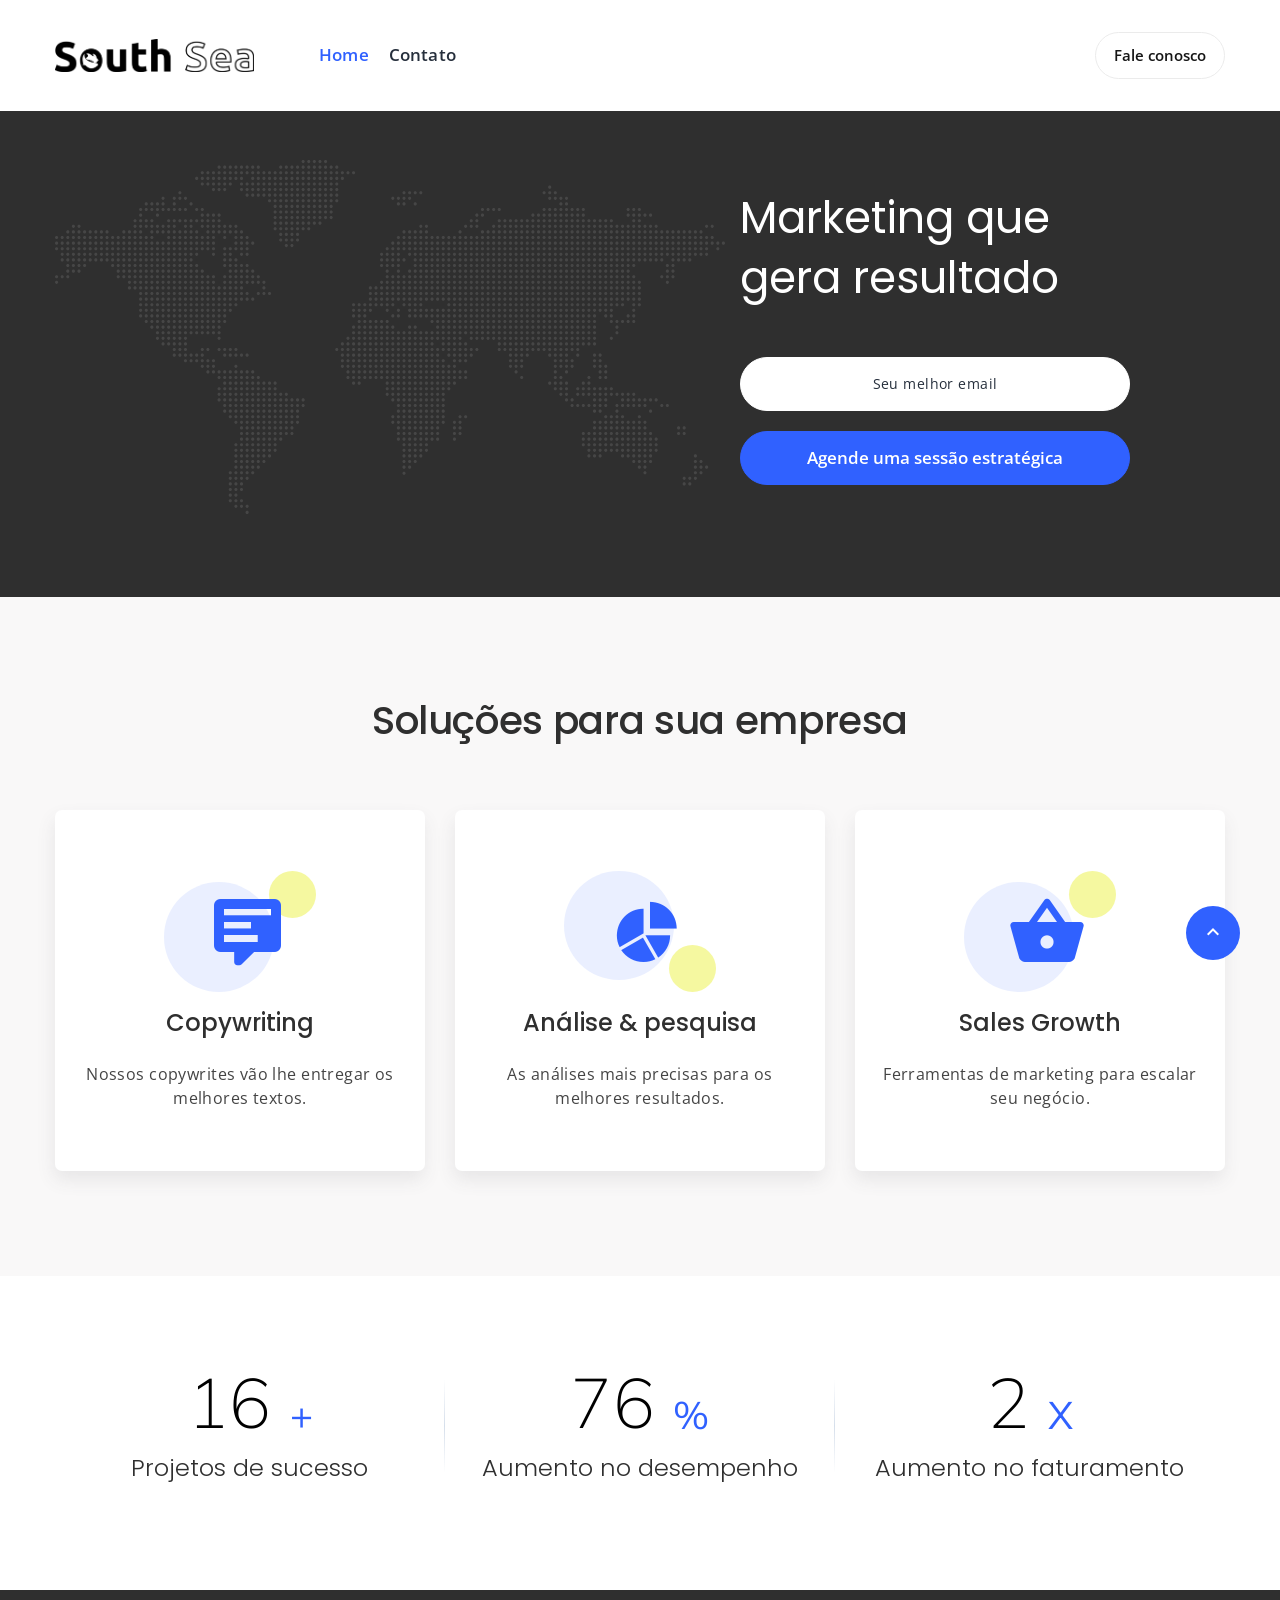
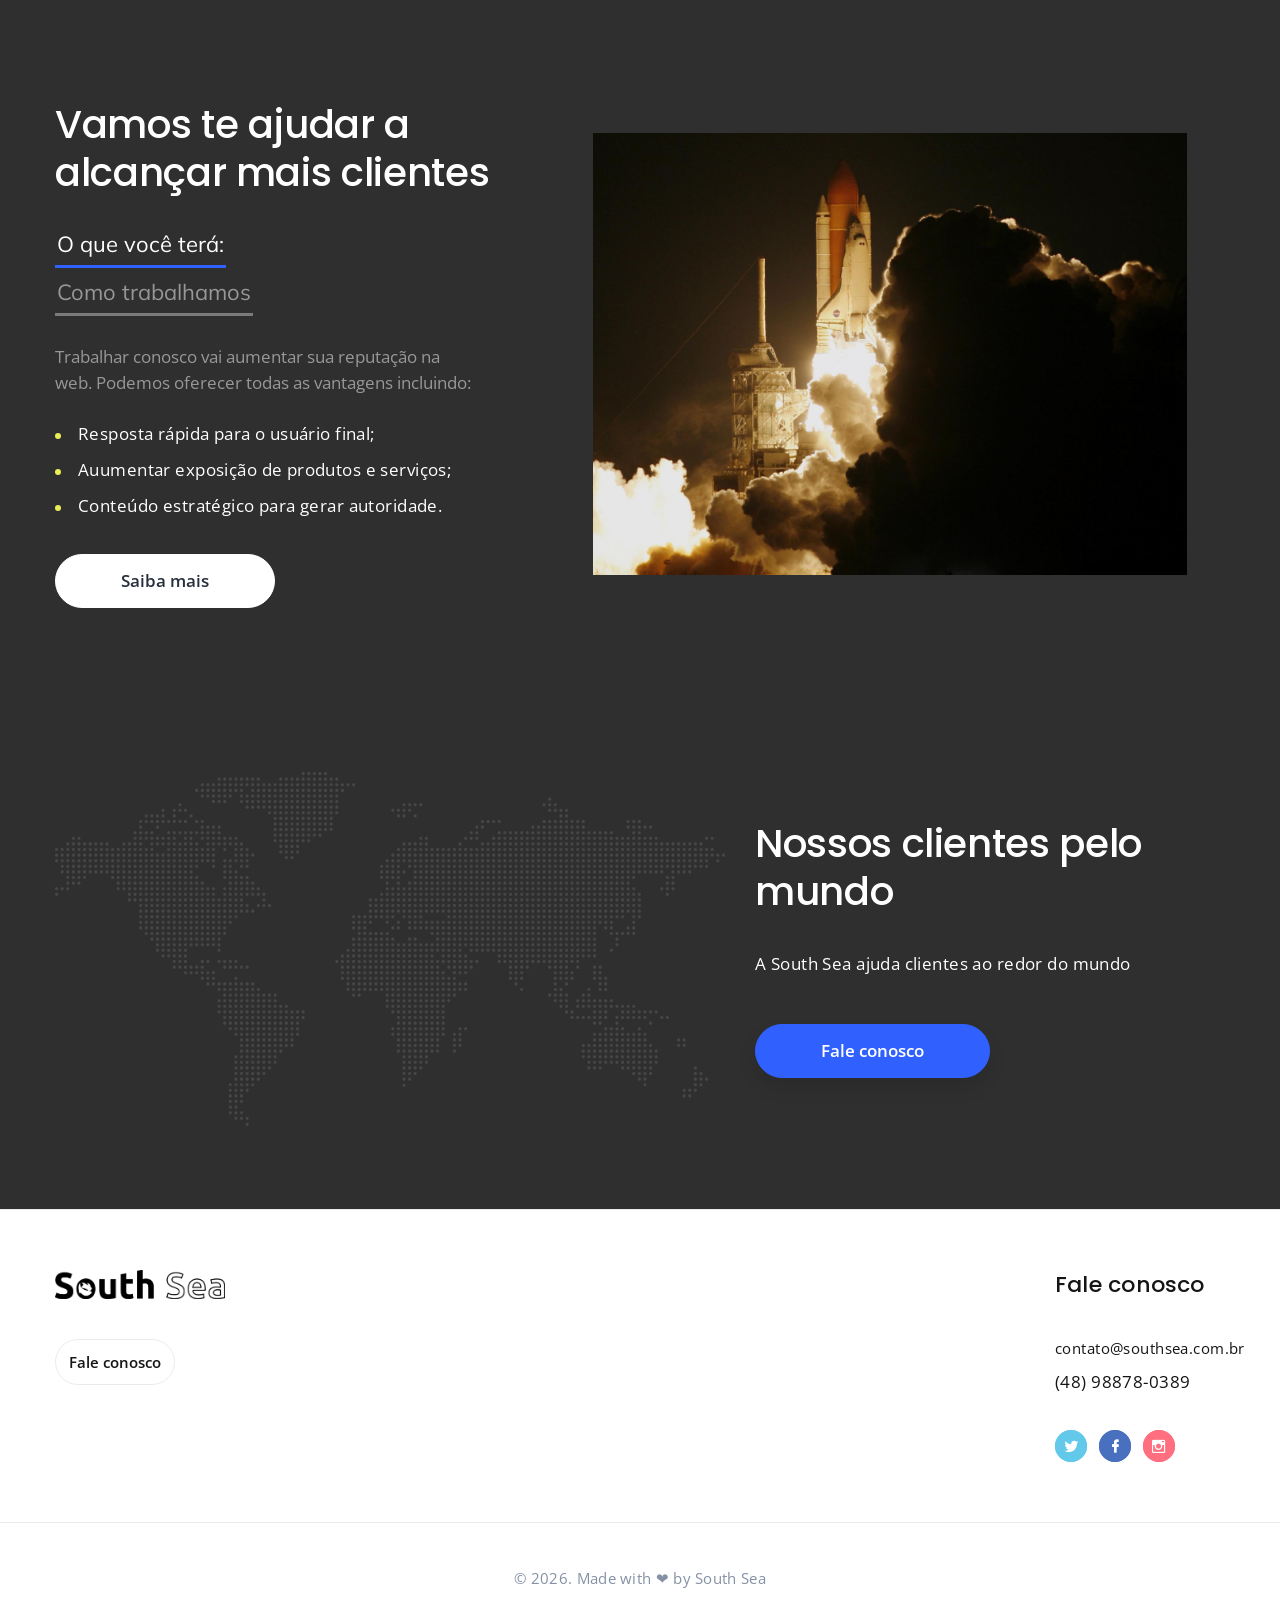
==== commit 6276e9fd: "att" ====
--- a/index.html
+++ b/index.html
@@ -684,7 +684,7 @@
                       ></a
                       ><a
                         class="link link-social-1 mdi mdi-instagram"
-                        href="https://www.instagram.com/co,southsea/"
+                        href="https://www.instagram.com/co.southsea/"
                       ></a>
                     </div>
                   </div>
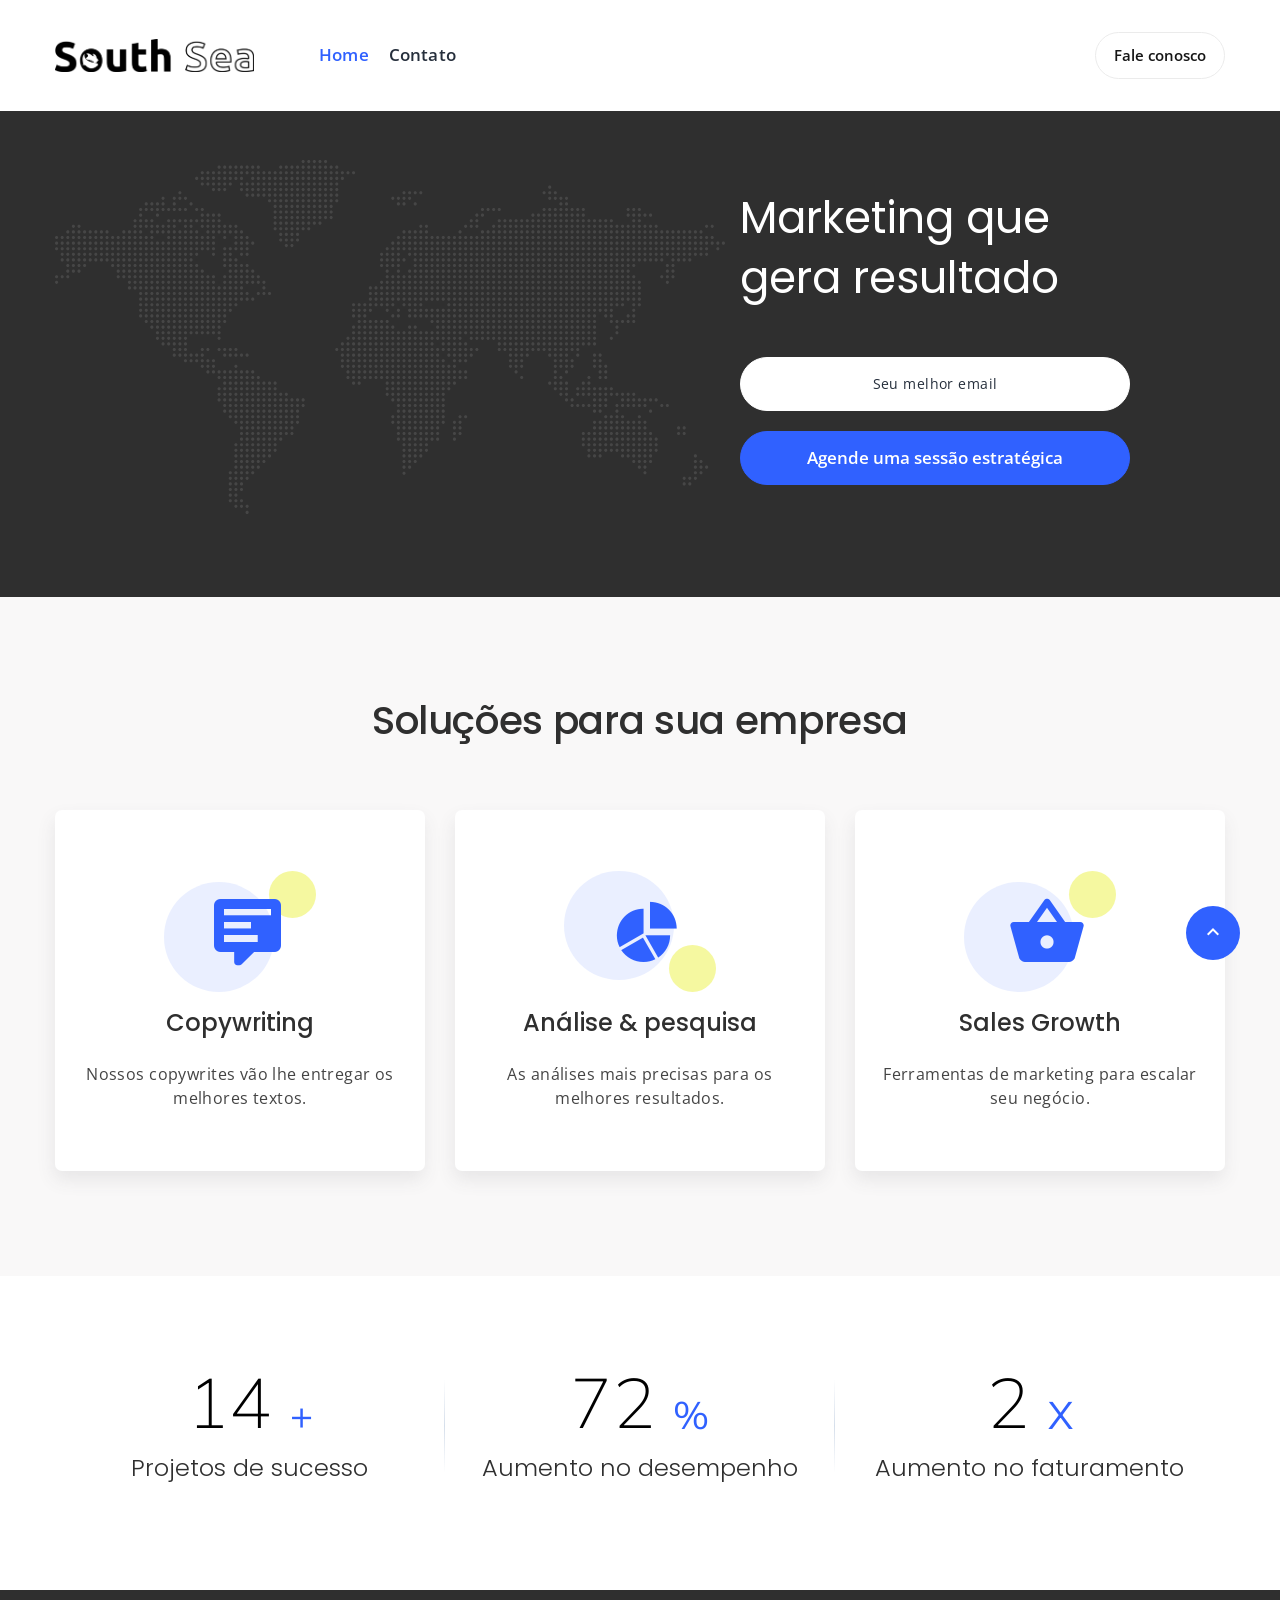
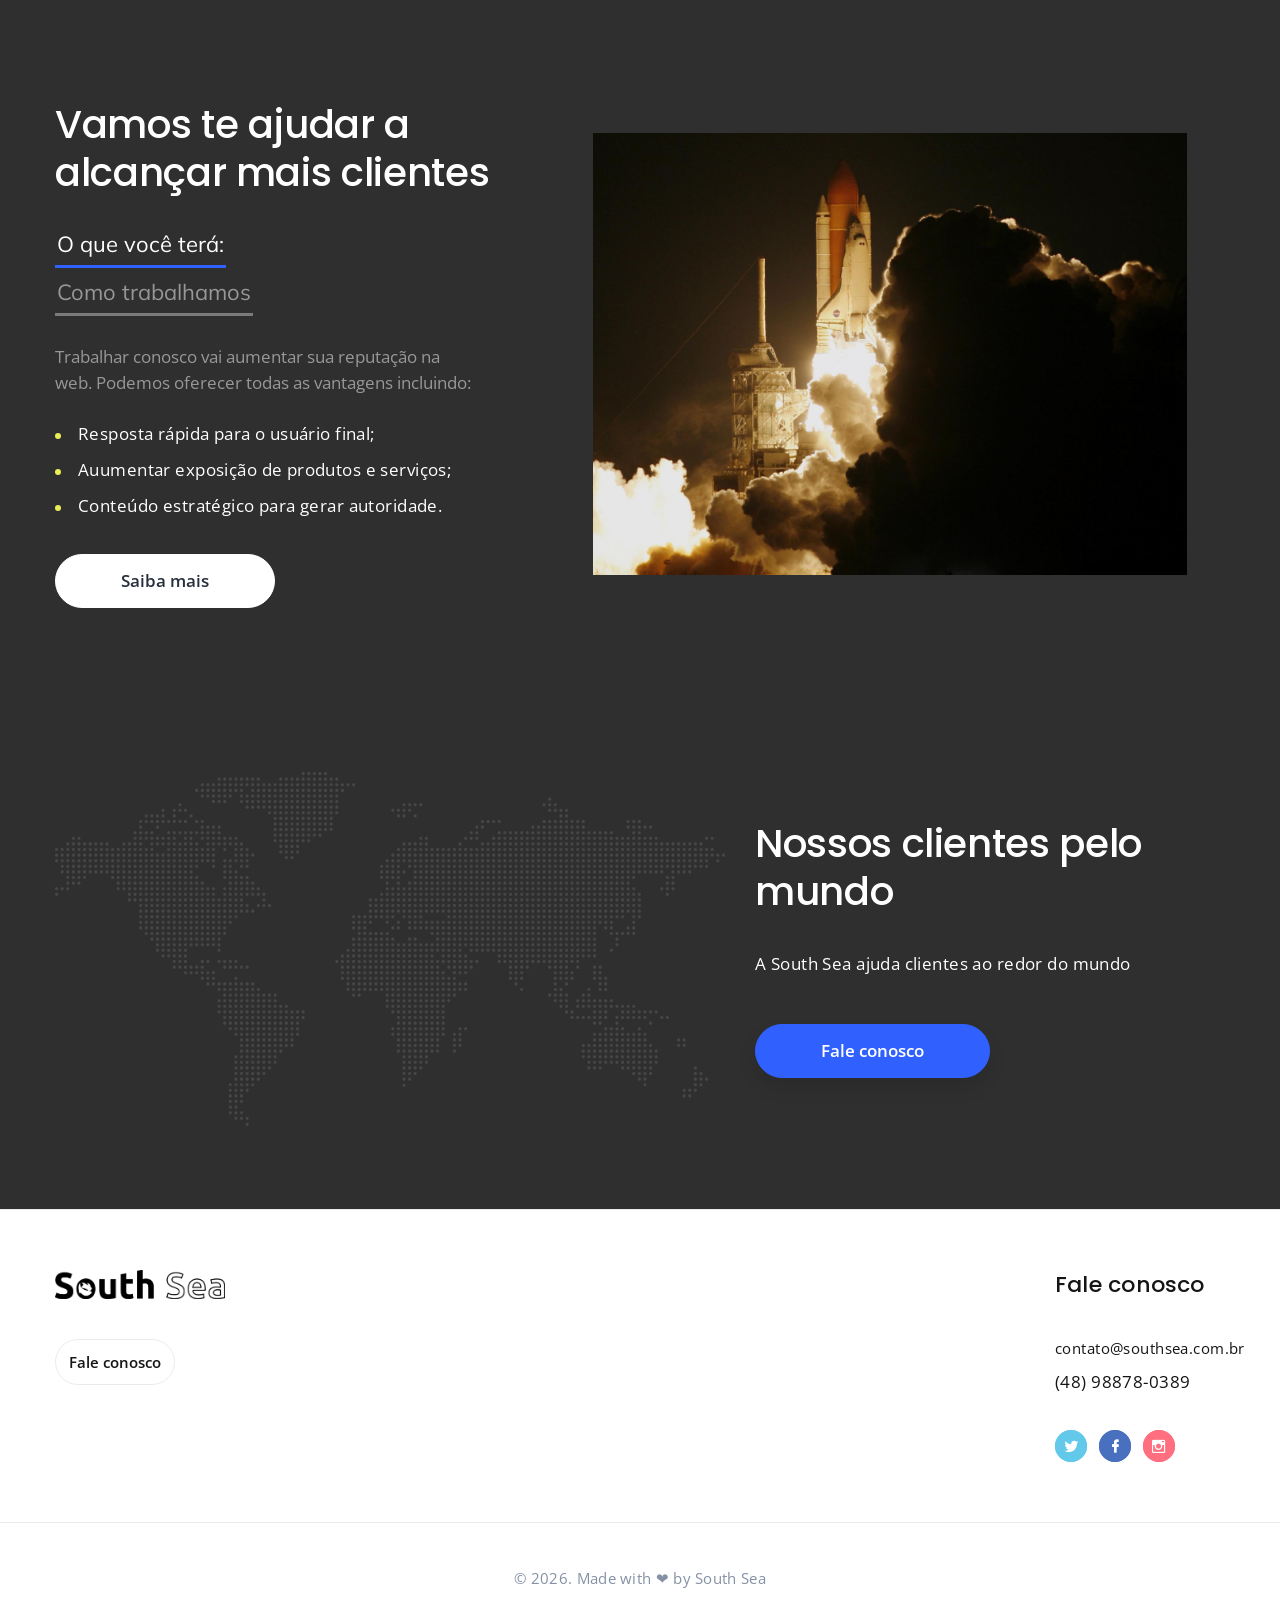
==== commit 5f2cb5b6: "att" ====
--- a/index.html
+++ b/index.html
@@ -332,7 +332,7 @@
                     </ul>
                     <a
                       class="button button-default button-winona"
-                      href="/about-us.html"
+                      href="#"
                       >Saiba mais</a
                     >
                   </div>
@@ -349,7 +349,7 @@
                     </ul>
                     <a
                       class="button button-default button-winona"
-                      href="/about-us.html"
+                      href="#"
                       >Saiba mais</a
                     >
                   </div>
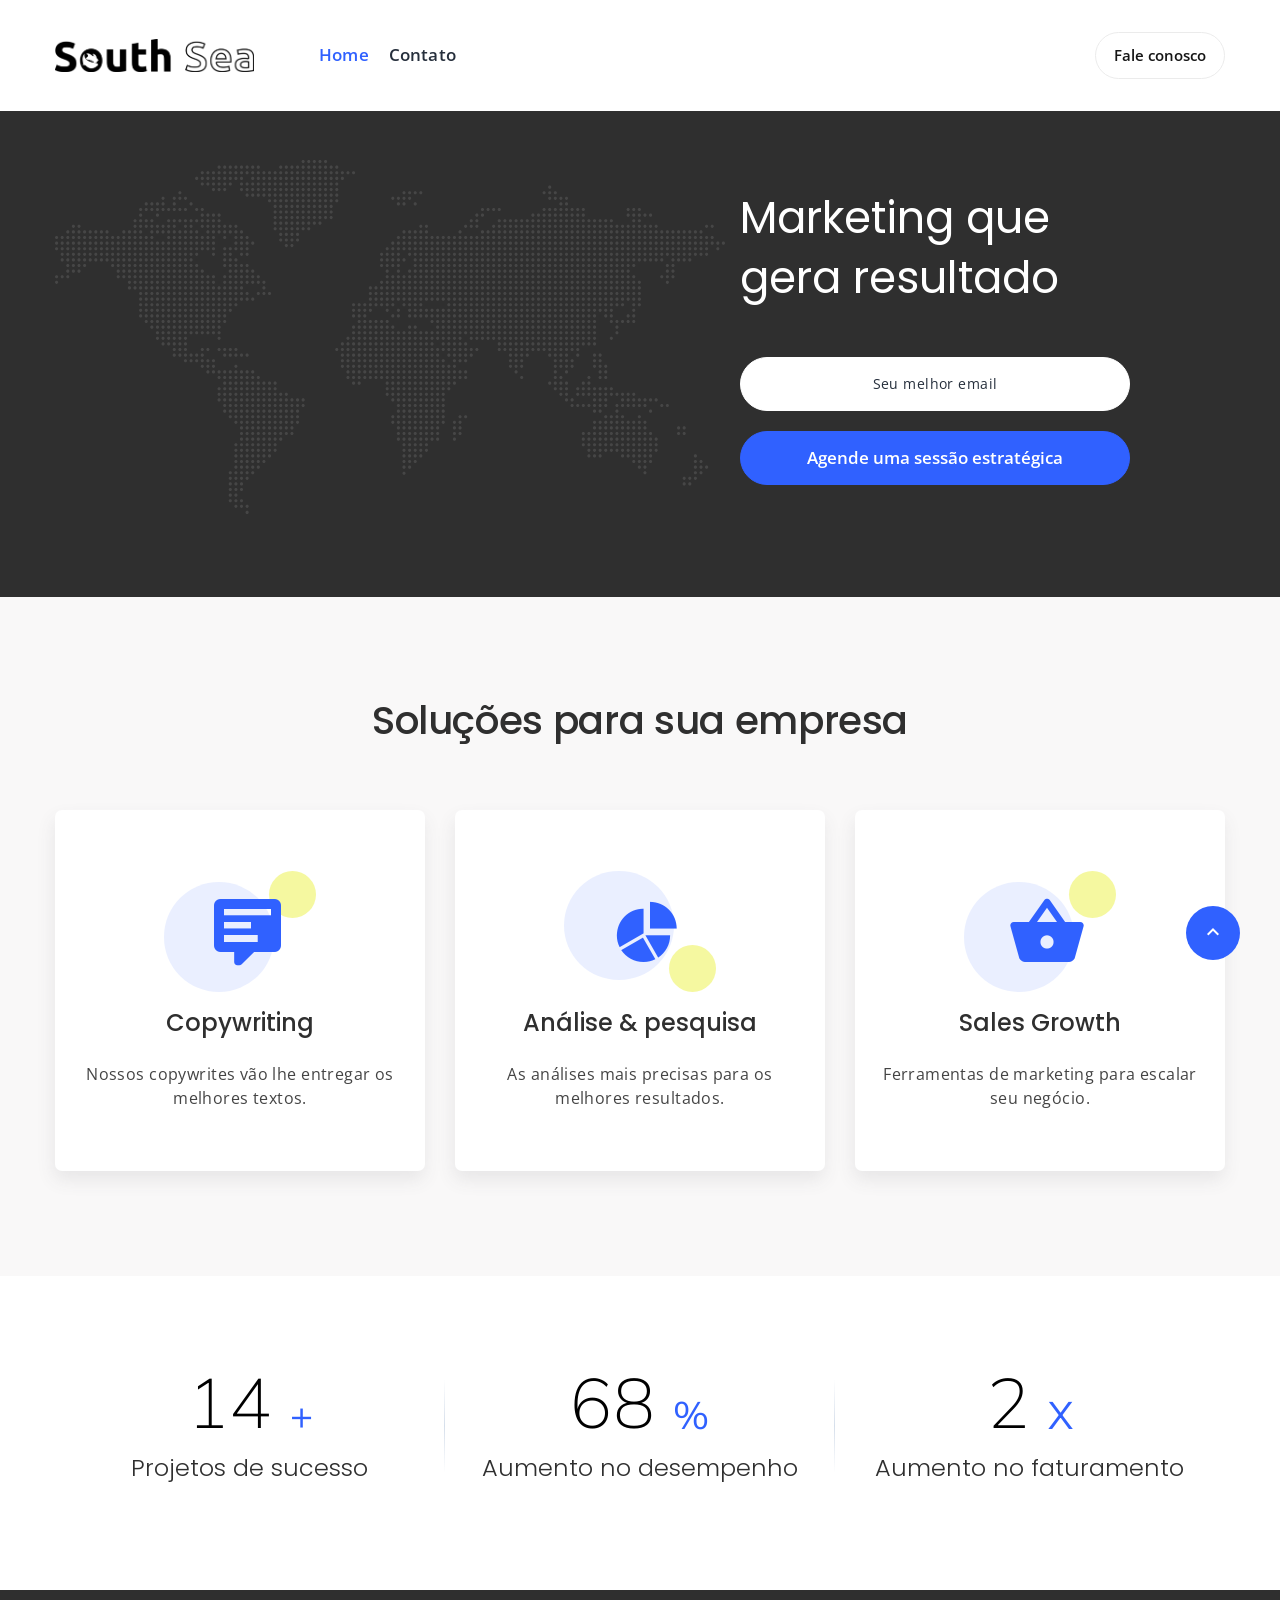
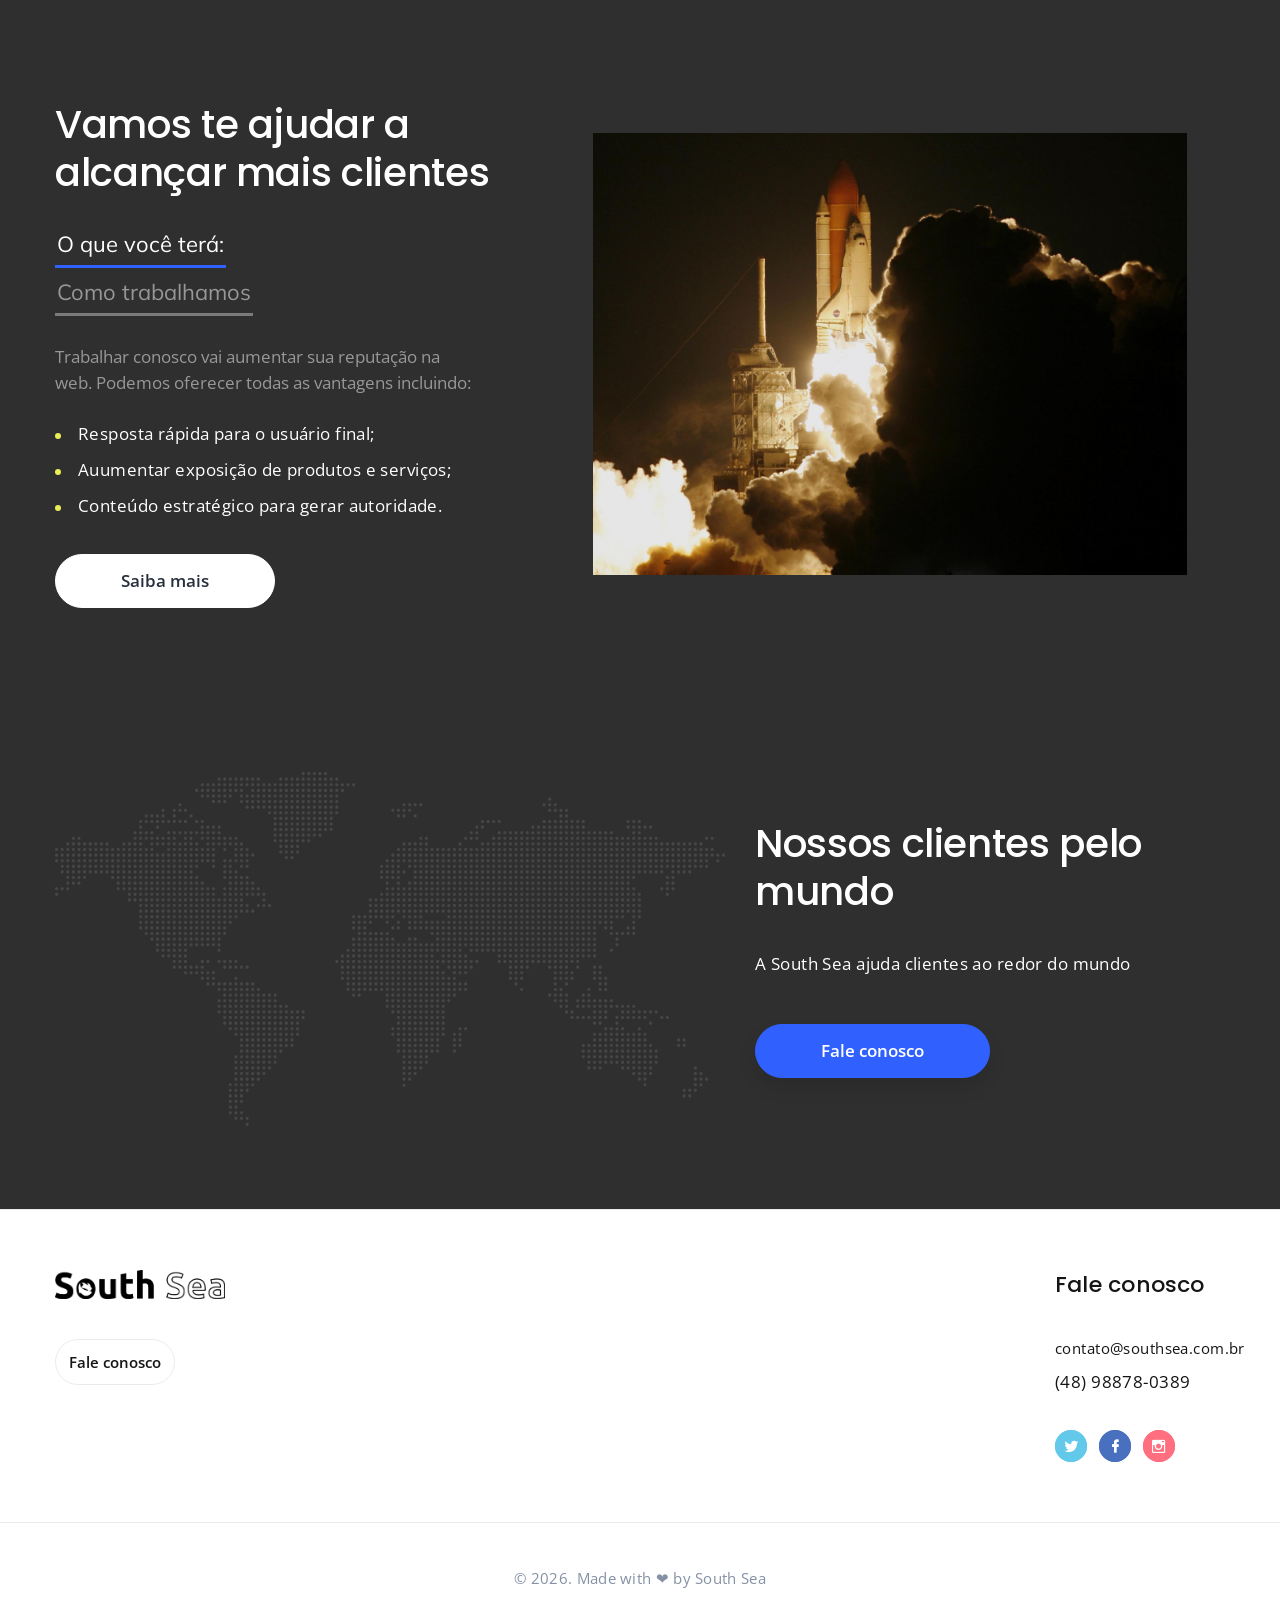
==== commit 45c20f32: "att" ====
--- a/index.html
+++ b/index.html
@@ -1,7 +1,7 @@
 <!DOCTYPE html>
 <html class="wide wow-animation" lang="en">
   <head>
-    <title>Home</title>
+    <title>South Sea</title>
     <meta
       name="viewport"
       content="width=device-width height=device-height initial-scale=1.0"
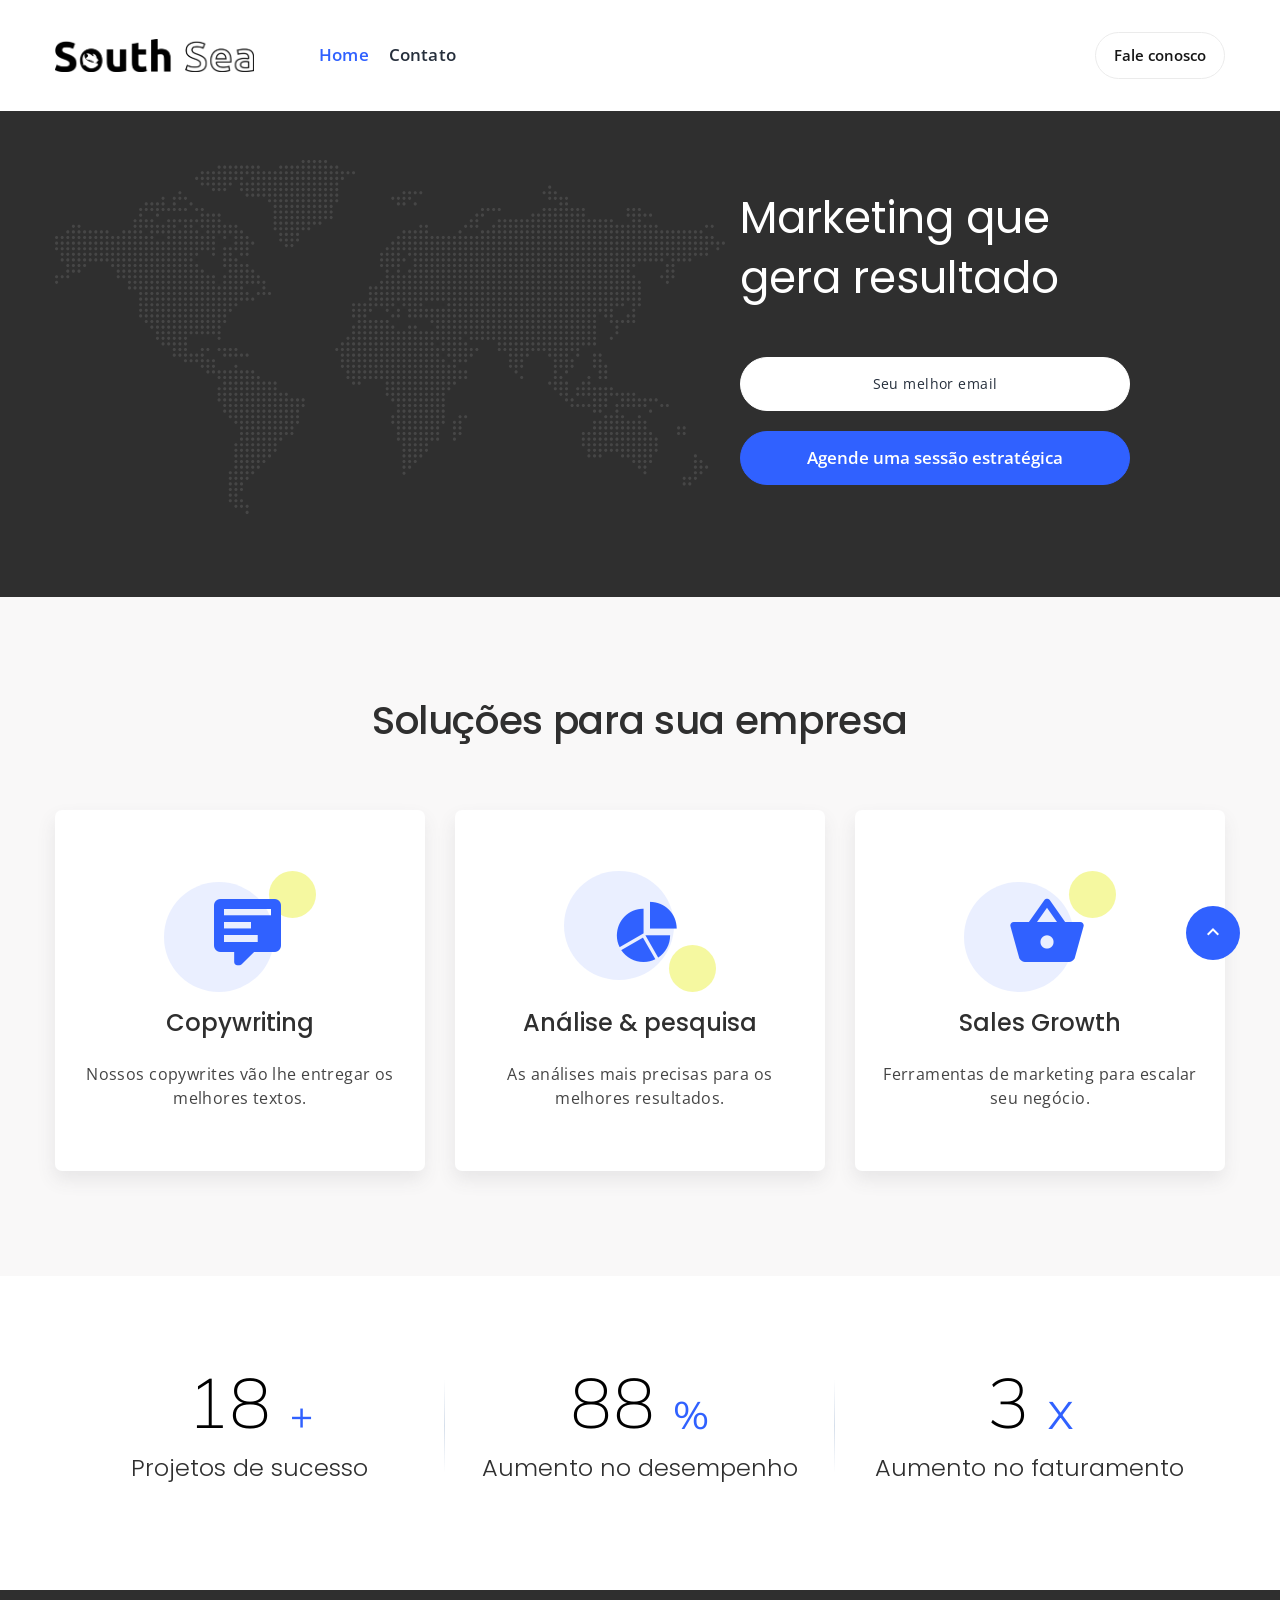
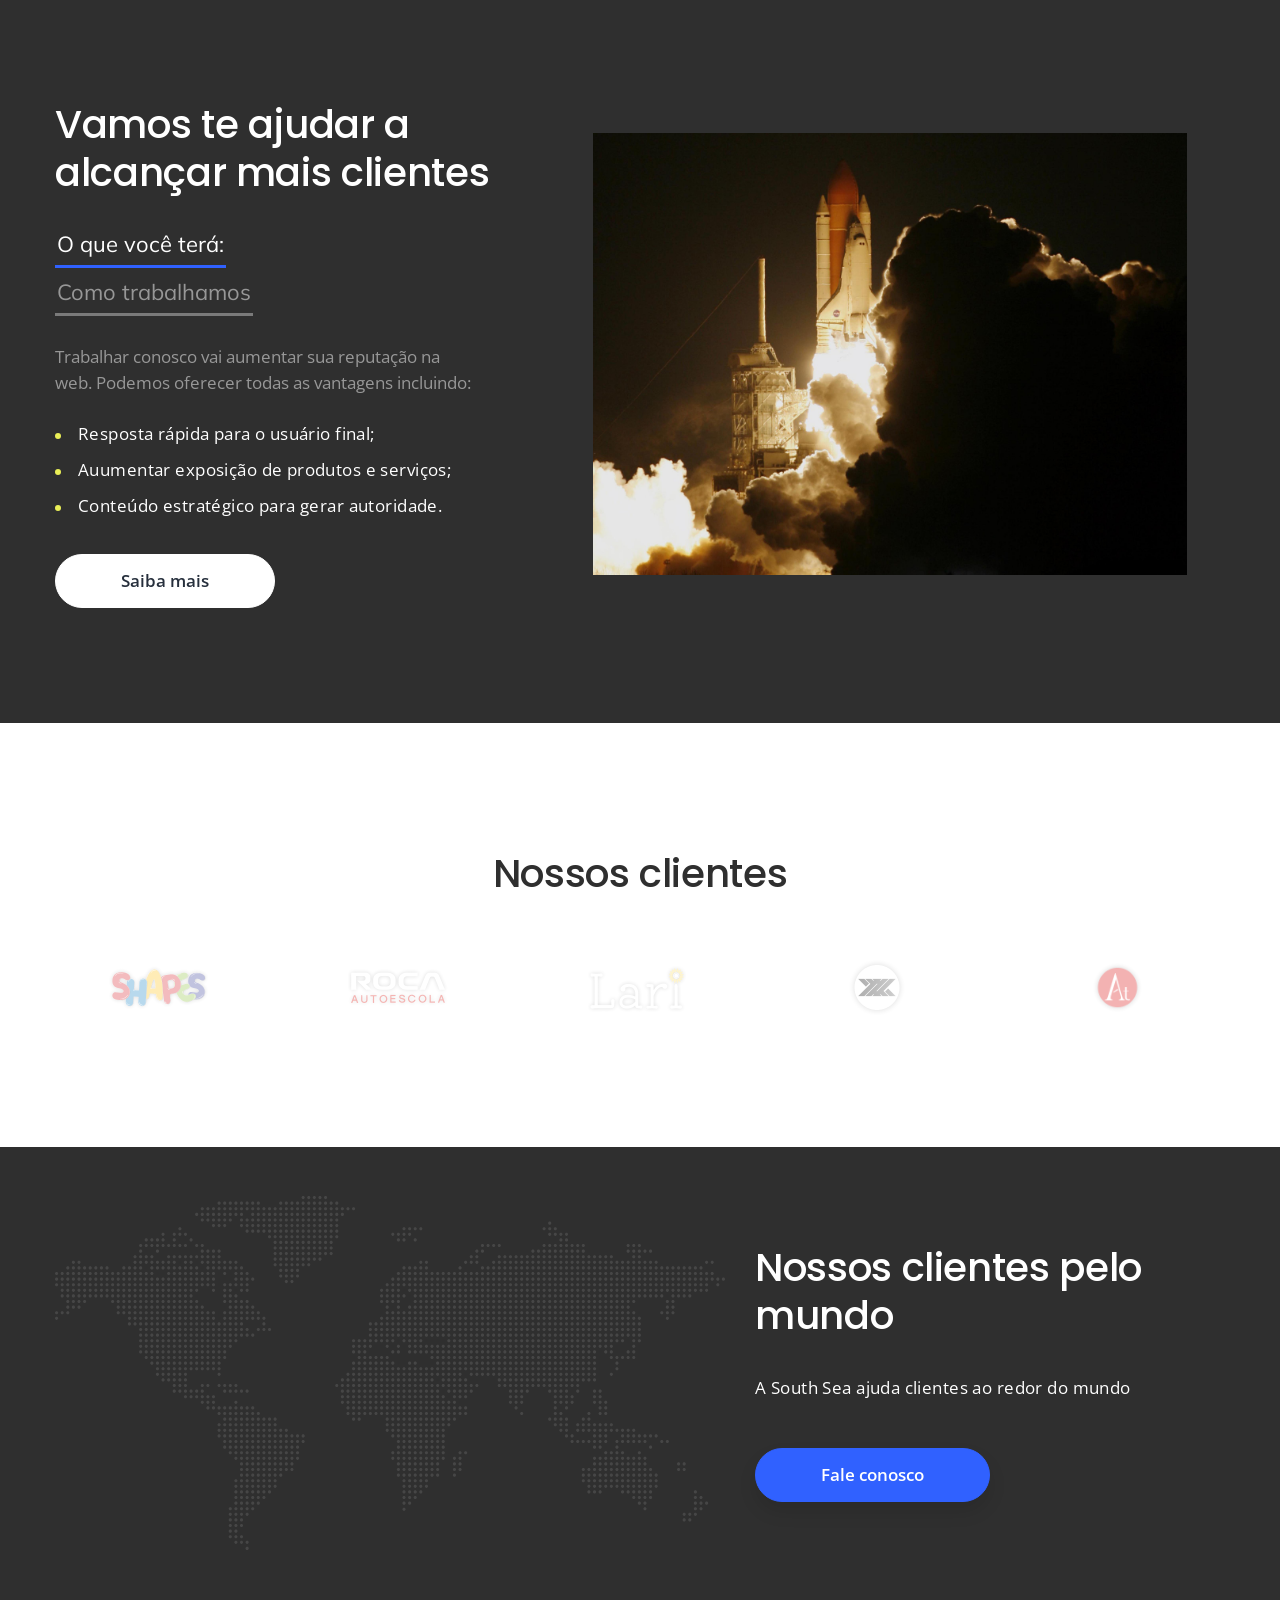
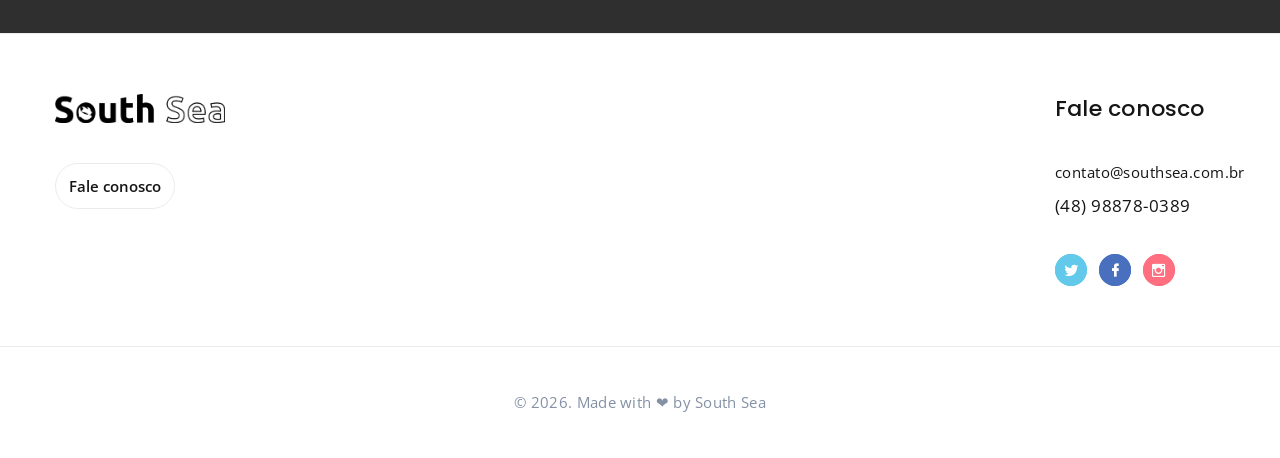
==== commit c7ac9743: "att" ====
--- a/index.html
+++ b/index.html
@@ -509,10 +509,10 @@
       </section> -->
 
       <!-- Our Clients-->
-      <!-- <section class="section section-xxl text-center bg-white" id="clients">
+      <section class="section section-xxl text-center bg-white" id="clients">
         <div class="container">
           <h3>Nossos clientes</h3>
-          Owl Carousel
+          <!-- Owl Carousel -->
           <div
             class="owl-carousel owl-carousel-centered"
             data-items="2"
@@ -527,45 +527,45 @@
             data-mouse-drag="false"
           >
             <div class="wow clipInLeft">
-              <a class="link-image-1" href="#"
+              <a class="link-image-1" href="https://www.behance.net/the_southsea"
                 ><img
-                  src="images/investor-1-88x77.png"
+                  src="images/Frame 58 (1).png"
                   alt=""
-                  width="88"
-                  height="77"
+                  width="100"
+                  height="100"
               /></a>
             </div>
             <div class="wow clipInLeft" data-wow-delay=".1s">
-              <a class="link-image-1" href="#"
+              <a class="link-image-1" href="https://www.behance.net/the_southsea"
                 ><img
-                  src="images/investor-2-73x78.png"
+                  src="images/Frame 59 (1).png"
                   alt=""
-                  width="73"
-                  height="78"
+                  width="100"
+                  height="100"
               /></a>
             </div>
             <div class="wow clipInLeft" data-wow-delay=".2s">
-              <a class="link-image-1" href="#"
+              <a class="link-image-1" href="https://www.behance.net/the_southsea"
                 ><img
-                  src="images/investor-3-96x62.png"
+                  src="images/Frame 60 (1).png"
                   alt=""
-                  width="96"
-                  height="62"
+                  width="100"
+                  height="100"
               /></a>
             </div>
             <div class="wow clipInLeft" data-wow-delay=".3s">
-              <a class="link-image-1" href="#"
+              <a class="link-image-1" href="https://www.behance.net/the_southsea"
                 ><img
-                  src="images/investor-4-78x80.png"
+                  src="images/Frame 61 (1).png"
                   alt=""
-                  width="78"
-                  height="80"
+                  width="100"
+                  height="100"
               /></a>
             </div>
             <div class="wow clipInLeft" data-wow-delay=".4s">
-              <a class="link-image-1" href="#"
+              <a class="link-image-1" href="https://www.behance.net/the_southsea"
                 ><img
-                  src="images/investor-5-87x76.png"
+                  src="images/Frame 62.png"
                   alt=""
                   width="87"
                   height="76"
@@ -573,7 +573,7 @@
             </div>
           </div>
         </div>
-      </section> -->
+      </section>
 
       <!-- CTA-->
       <section class="section section-sm bg-image bg-accent" id="download">
